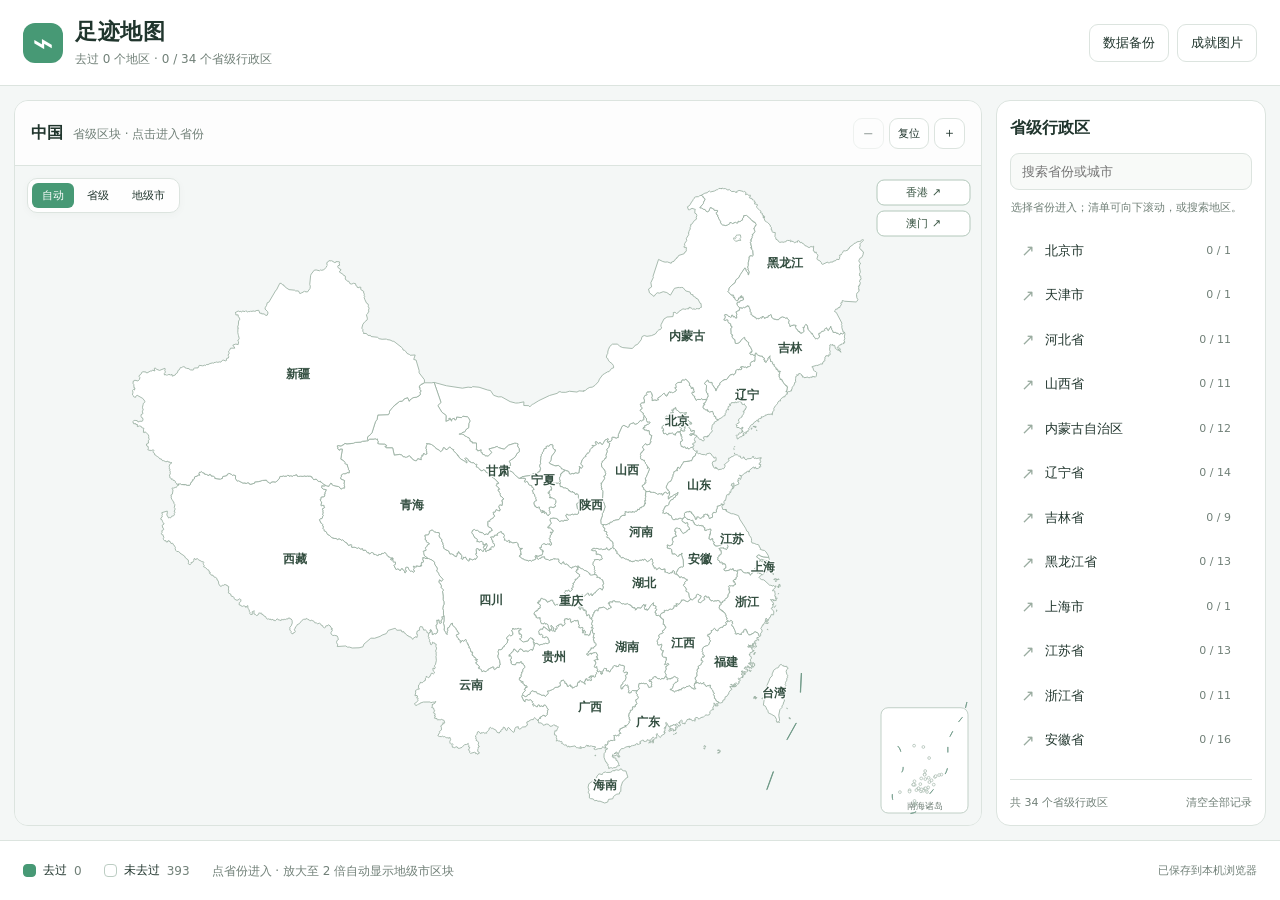
==== 足迹地图-单文件版.html @ b69cfdc1 "Publish TravelMap web app with local footprints and high-resolution posters" ====
<!doctype html>
<html lang="zh-CN">
<!--
MIT License

Copyright (c) 2026 xenon

Permission is hereby granted, free of charge, to any person obtaining a copy
of this software and associated documentation files (the "Software"), to deal
in the Software without restriction, including without limitation the rights
to use, copy, modify, merge, publish, distribute, sublicense, and/or sell
copies of the Software, and to permit persons to whom the Software is
furnished to do so, subject to the following conditions:

The above copyright notice and this permission notice shall be included in all
copies or substantial portions of the Software.

THE SOFTWARE IS PROVIDED "AS IS", WITHOUT WARRANTY OF ANY KIND, EXPRESS OR
IMPLIED, INCLUDING BUT NOT LIMITED TO THE WARRANTIES OF MERCHANTABILITY,
FITNESS FOR A PARTICULAR PURPOSE AND NONINFRINGEMENT. IN NO EVENT SHALL THE
AUTHORS OR COPYRIGHT HOLDERS BE LIABLE FOR ANY CLAIM, DAMAGES OR OTHER
LIABILITY, WHETHER IN AN ACTION OF CONTRACT, TORT OR OTHERWISE, ARISING FROM,
OUT OF OR IN CONNECTION WITH THE SOFTWARE OR THE USE OR OTHER DEALINGS IN THE
SOFTWARE.
-->
<head>
<meta charset="utf-8">
<meta name="viewport" content="width=device-width,initial-scale=1,viewport-fit=cover">
<meta name="theme-color" content="#f4f7f6">
<meta name="description" content="点选去过的城市，在地图上记录自己的足迹。记录保存在当前浏览器，支持导入导出备份。">
<title>足迹地图</title>
<style>
:root{color-scheme:light;--bg:#f4f7f6;--paper:#fff;--ink:#20352d;--muted:#718078;--line:#dce4df;--green:#479975;--green-light:#e9f4ed;--radius:14px}
*{box-sizing:border-box;-webkit-tap-highlight-color:transparent}html,body{margin:0;height:100%;background:var(--bg);color:var(--ink);font-family:"PingFang SC","Microsoft YaHei",system-ui,sans-serif}button,input{font:inherit}button{cursor:pointer;touch-action:manipulation;border:1px solid var(--line);border-radius:9px;background:var(--paper);color:var(--ink);padding:9px 13px;font-size:13px;white-space:nowrap}button:hover{background:#eef4f0;border-color:#b5ccbf}button:active{transform:translateY(1px)}button:focus-visible,input:focus-visible{outline:3px solid #88bda2;outline-offset:3px}button:disabled{opacity:.45;cursor:default}[hidden]{display:none!important}h1,h2,p{margin:0}h1{font-size:22px;letter-spacing:.03em}h2{font-size:16px}
#app{height:100%;height:100dvh;display:grid;grid-template-rows:auto minmax(0,1fr) auto;overflow:hidden}.topbar{display:flex;align-items:center;justify-content:space-between;gap:16px;padding:17px 23px;background:var(--paper);border-bottom:1px solid var(--line)}.brand{display:flex;align-items:center;gap:12px;min-width:0}.brand-icon{display:grid;place-items:center;width:40px;height:40px;border-radius:12px;background:var(--green);color:white;font-size:36px;line-height:1}.brand p{color:var(--muted);font-size:12px;margin-top:4px;font-variant-numeric:tabular-nums}.actions{display:flex;gap:8px}
main{min-height:0;display:grid;grid-template-columns:minmax(0,1fr) 270px;padding:14px;gap:14px}#mapShell{min-height:0;min-width:0;display:grid;grid-template-rows:auto minmax(0,1fr);border:1px solid var(--line);border-radius:var(--radius);overflow:hidden;background:var(--bg)}.viewbar{min-height:65px;display:flex;align-items:center;gap:12px;padding:11px 16px;border-bottom:1px solid var(--line);background:rgba(255,255,255,.82)}.view-heading{display:flex;flex-wrap:wrap;align-items:baseline;gap:10px;min-width:0}.view-heading span{font-size:12px;color:var(--muted)}.back{padding:7px 10px}.map-controls{display:flex;gap:5px;margin-left:auto}.map-controls button{height:31px;min-width:31px;padding:3px 8px}.map-controls #btnFit{font-size:11px}#mapArea{position:relative;min-height:0;min-width:0;overflow:hidden}#map{display:block;width:100%;height:100%;touch-action:none;cursor:grab}#map.dragging{cursor:grabbing}.region-shape{transition:fill .16s}.region-shape:hover{filter:brightness(.97)}.map-label{paint-order:stroke;stroke:rgba(255,255,255,.92);stroke-width:2.5px;stroke-linejoin:round;fill:#334e40;pointer-events:none}.province-label{font-size:12px;font-weight:600}.city-label{font-size:12px}#hoverTip{position:absolute;left:12px;bottom:12px;padding:7px 10px;border-radius:8px;background:rgba(32,53,45,.9);color:#fff;font-size:12px;pointer-events:none;max-width:calc(100% - 24px)}#emptyMap{padding:30px;color:#ad4237}
#placesPanel{display:flex;flex-direction:column;min-height:0;border:1px solid var(--line);border-radius:var(--radius);background:var(--paper);padding:17px 13px 10px}.panel-head{display:flex;align-items:center;justify-content:space-between;margin-bottom:14px}.search-label{position:absolute;width:1px;height:1px;overflow:hidden;clip-path:inset(100%)}#search{width:100%;border:1px solid var(--line);border-radius:9px;padding:10px 11px;min-width:0;background:#f8faf8;color:var(--ink);font-size:13px}#listHint{font-size:11px;line-height:1.7;color:var(--muted);margin:9px 1px 12px}#placesList{flex:1;overflow:auto;min-height:0;scrollbar-width:thin;padding-right:2px}.place-row{display:flex;align-items:center;gap:8px;border:0;border-radius:8px;width:100%;padding:11px 9px;text-align:left;margin-bottom:3px;white-space:normal;background:white}.place-row:hover{background:#f3f7f4}.place-row.is-visited{background:var(--green-light)}.place-name{flex:1;font-size:13px;line-height:1.5}.place-count{font-size:11px;color:var(--muted);font-variant-numeric:tabular-nums;white-space:nowrap}.place-symbol{display:grid;place-items:center;flex:0 0 18px;width:18px;height:18px;border:1px solid #c7d3cb;border-radius:5px;font-size:12px;color:transparent;background:#fff}.is-visited .place-symbol{background:var(--green);border-color:var(--green);color:white}.province-row .place-symbol{border:none;background:none;color:#9aaca0;font-size:16px}.province-row.is-visited .place-symbol{color:var(--green)}.empty-results{font-size:13px;line-height:1.7;color:var(--muted);padding:15px 4px}.panel-bottom{display:flex;align-items:center;justify-content:space-between;padding-top:10px;margin-top:9px;border-top:1px solid var(--line);font-size:11px;color:var(--muted)}.text-button{border:0;background:none;color:var(--muted);font-size:11px;padding:5px 0}
footer{display:flex;align-items:center;gap:22px;min-height:60px;border-top:1px solid var(--line);padding:10px 23px;background:var(--paper);font-size:12px}.legend{display:flex;gap:22px}.legend>span{display:flex;align-items:center;gap:7px;white-space:nowrap}.legend b{font-weight:500;color:var(--muted);font-variant-numeric:tabular-nums}.swatch{display:inline-block;width:13px;height:13px;border-radius:4px;border:1px solid #bccdc3}.swatch.visited{background:var(--green);border-color:var(--green)}.swatch.unvisited{background:white}#mapHint{color:var(--muted);font-size:12px;line-height:1.5}#saveStatus{margin-left:auto;color:var(--muted);font-size:11px;white-space:nowrap}#saveStatus.error{color:#b94639}.mobile-only{display:none}
dialog{width:min(420px,calc(100% - 32px));border:1px solid var(--line);border-radius:18px;padding:22px;color:var(--ink);box-shadow:0 20px 90px #20352d30}dialog::backdrop{background:#14291f66;backdrop-filter:blur(3px)}.dialog-head{display:flex;align-items:center;justify-content:space-between;margin-bottom:13px}.dialog-head button{padding:2px 8px;font-size:22px;border:0}.dialog-head h2{font-size:18px}dialog p{font-size:13px;line-height:1.85;margin:12px 0}dialog>.primary,dialog>#btnImport{width:100%;margin:6px 0;padding:11px}.primary{background:var(--green);color:white;border-color:var(--green)}.primary:hover{background:#367d5e;color:white}dialog .muted{color:var(--muted);font-size:11px}.dialog-actions{display:flex;justify-content:flex-end;gap:10px;margin-top:22px}.danger{background:#b74a3d;border-color:#b74a3d;color:white}.danger:hover{background:#9b3b30;color:white}#toast{position:fixed;left:50%;bottom:80px;transform:translateX(-50%);z-index:50;display:flex;align-items:center;gap:12px;max-width:calc(100% - 32px);border-radius:12px;background:#20352d;color:white;padding:12px 17px;font-size:13px;box-shadow:0 5px 22px #0002}#btnUndo{border:0;padding:2px;background:none;color:#b0e3c5;font-weight:600}
@media(max-width:760px){.topbar{padding:12px 13px;gap:8px}.brand{gap:8px}.brand-icon{width:33px;height:33px;font-size:29px;border-radius:10px}h1{font-size:18px}.brand p{font-size:10px}.actions{gap:5px}.actions button{padding:7px 8px;font-size:11px}.mobile-only{display:inline-block}#btnImage{display:none}main{display:block;position:relative;padding:8px}#mapShell{height:100%}.viewbar{padding:9px 10px;min-height:58px;gap:8px}.view-heading{display:block}.view-heading h2{font-size:14px}.view-heading span{display:block;font-size:10px;margin-top:3px}.map-controls button{height:28px;min-width:28px}.back{font-size:11px;padding:7px 8px;flex-shrink:0}#placesPanel{display:none;position:absolute;z-index:20;inset:8px 8px 8px auto;width:min(320px,calc(100% - 16px));box-shadow:-8px 0 30px #20352d18}#placesPanel.open{display:flex}.panel-head{margin-bottom:10px}.panel-head button{padding:0 9px;font-size:23px;border:none}footer{display:grid;grid-template-columns:1fr auto;gap:5px 8px;min-height:77px;padding:10px 14px max(10px,env(safe-area-inset-bottom))}.legend{gap:16px;font-size:12px}#mapHint{grid-row:2;grid-column:1/-1;font-size:10px}#saveStatus{font-size:10px;grid-column:2;grid-row:1}#toast{bottom:94px;font-size:12px}.place-row{padding:12px 9px}}
.panel-actions{display:flex;align-items:center;gap:5px}.panel-actions .panel-back{padding:6px 8px;font-size:11px;border:1px solid var(--line);border-radius:7px;background:#fff}.panel-actions .panel-back:hover{background:var(--green-light)}.layer-control{position:absolute;z-index:2;left:12px;top:12px;display:flex;gap:3px;padding:4px;border:1px solid var(--line);border-radius:10px;background:#ffffffed;box-shadow:0 2px 8px #20352d08}.layer-control button{padding:5px 10px;border:0;border-radius:6px;background:transparent;font-size:11px}.layer-control button[aria-pressed="true"]{background:var(--green);color:white}.layer-control button:hover{background:var(--green-light);color:var(--ink)}.layer-control button[aria-pressed="true"]:hover{background:var(--green);color:white}
@media(max-width:760px){.layer-control{left:9px;top:11px;padding:3px}.layer-control button{padding:5px 8px}.panel-actions .panel-back{padding:6px 8px;font-size:11px}}
#placesList{scrollbar-gutter:stable;scrollbar-color:#b9cbbf transparent}#placesList::-webkit-scrollbar{width:7px}#placesList::-webkit-scrollbar-thumb{background:#b9cbbf;border-radius:7px}#placesList::-webkit-scrollbar-track{background:transparent}
.poster-button-mobile{display:none}#posterDialog{width:min(880px,calc(100% - 32px));max-height:calc(100dvh - 36px);padding:22px;overflow:auto}#posterDialog .dialog-head{align-items:flex-start}#posterScope{margin:4px 0 0;font-size:12px}.poster-layout{display:grid;grid-template-columns:minmax(0,1fr) 240px;gap:24px;align-items:start}.poster-preview-wrap{display:flex;justify-content:center;border:1px solid var(--line);border-radius:12px;background:#eaf0ec;padding:14px;min-width:0}#posterPreview{display:block;width:100%;max-height:calc(100dvh - 180px);object-fit:contain;filter:drop-shadow(0 4px 12px #20352d15)}.poster-settings{display:flex;flex-direction:column;gap:12px;padding-top:6px}.poster-settings>label{font-size:12px;font-weight:600}.poster-settings select{width:100%;padding:10px 8px;border:1px solid var(--line);border-radius:8px;background:#fff;color:var(--ink);font:inherit;font-size:12px}.poster-settings .poster-check{display:flex;align-items:center;gap:7px;margin-top:2px;font-weight:400;font-size:13px}.poster-check input{accent-color:var(--green);width:16px;height:16px;margin:0}#posterDialog .poster-settings p{margin:0;font-size:11px;line-height:1.7}.poster-summary{display:flex;flex-direction:column;gap:8px;padding:15px 12px;border-radius:10px;background:#f1f7f3}.poster-summary span{font-size:11px;color:var(--muted)}.poster-summary strong{font-size:15px;font-weight:600;line-height:1.6}.poster-summary small{font-size:10px;color:var(--muted);line-height:1.6}.poster-settings .primary{padding:12px 8px;font-weight:600}.poster-export-status{color:var(--muted);min-height:38px}.poster-export-status.error{color:#b94639}.poster-settings select:focus-visible{outline:3px solid #88bda2;outline-offset:2px}
@media(max-width:760px){#btnImage{display:inline-flex;align-items:center}.poster-button-desktop{display:none}.poster-button-mobile{display:inline}.brand>div{min-width:0}#posterDialog{width:calc(100% - 20px);max-height:calc(100dvh - 20px);padding:16px}.poster-layout{grid-template-columns:1fr;gap:16px}.poster-preview-wrap{padding:10px}#posterPreview{max-height:42dvh}.poster-settings{padding-top:0;gap:10px}.poster-summary{padding:10px 12px;gap:4px}.poster-settings .primary{padding:11px}.poster-export-status{min-height:0}}
@media(prefers-reduced-motion:reduce){*{scroll-behavior:auto!important;transition:none!important}}
.poster-summary strong{white-space:pre-line}

</style>



</head>
<body>
<div id="app">
<header class="topbar">
 <div class="brand"><span class="brand-icon" aria-hidden="true">⌁</span><div><h1>足迹地图</h1><p id="totalStats">正在加载地图…</p></div></div>
 <div class="actions"><button id="btnList" class="mobile-only" aria-controls="placesPanel" aria-expanded="false">地区清单</button><button id="btnData">数据备份</button><button id="btnImage" aria-label="导出足迹成就图片"><span class="poster-button-desktop">成就图片</span><span class="poster-button-mobile">导出</span></button></div>
</header>
<main>
 <section id="mapShell" aria-label="足迹地图">
  <nav class="viewbar" aria-label="地图层级">
   <button id="btnBack" class="back" hidden>← 全国</button>
   <div class="view-heading"><h2 id="viewTitle">中国</h2><span id="viewStats">点击省级行政区进入</span></div>
   <div class="map-controls"><button id="btnOut" aria-label="缩小地图">−</button><button id="btnFit" aria-label="重置地图视角">复位</button><button id="btnIn" aria-label="放大地图">＋</button></div>
  </nav>
  <div id="mapArea">
   <div id="layerControl" class="layer-control" role="group" aria-label="全国地图层级">
    <button type="button" data-map-layer="auto" aria-pressed="true" title="放大后自动显示地级市区块">自动</button>
    <button type="button" data-map-layer="province" aria-pressed="false">省级</button>
    <button type="button" data-map-layer="city" aria-pressed="false">地级市</button>
   </div>
   <svg id="map" xmlns="http://www.w3.org/2000/svg" role="img" aria-label="中国省级行政区地图，亦可使用地区清单操作">
    <rect id="mapBackground" fill="#f4f7f6" width="100%" height="100%"/>
    <g id="mainMap"><g id="shapes"></g><g id="boundaryLines"></g><g id="labels" pointer-events="none"></g><g id="selection" pointer-events="none"></g></g>
    <g id="southSea"></g><g id="smallRegions"></g>
   </svg>
   <div id="hoverTip" hidden></div>
   <div id="emptyMap" hidden>地图数据未加载，请保留同目录中的 map-data.js 后重新打开。</div>
  </div>
 </section>
 <aside id="placesPanel" aria-label="地区清单">
  <div class="panel-head"><h2 id="listTitle">省级行政区</h2><div class="panel-actions"><button id="btnPanelBack" class="panel-back" hidden>← 返回全国</button><button id="btnCloseList" class="mobile-only" aria-label="关闭地区清单">×</button></div></div>
  <label class="search-label" for="search">搜索省份或城市</label>
  <input id="search" type="search" placeholder="搜索省份或城市" autocomplete="off">
  <p id="listHint">选择一个省份，点选去过的城市。</p>
  <div id="placesList"></div>
  <div class="panel-bottom"><span id="listCount"></span><button id="btnClear" class="text-button">清空全部记录</button></div>
 </aside>
</main>
<footer>
 <div class="legend" aria-label="足迹状态"><span><i class="swatch visited"></i>去过 <b id="visitedCount">0</b></span><span><i class="swatch unvisited"></i>未去过 <b id="unvisitedCount">393</b></span></div>
 <p id="mapHint">点击省份进入，再点城市标记。</p><span id="saveStatus" role="status">保存在本机浏览器</span>
</footer>
</div>
<dialog id="posterDialog" aria-labelledby="posterTitle">
 <div class="dialog-head"><div><h2 id="posterTitle">导出足迹成就</h2><p id="posterScope" class="muted"></p></div><button data-close="posterDialog" aria-label="关闭成就图片">×</button></div>
 <div class="poster-layout">
  <div class="poster-preview-wrap"><img id="posterPreview" alt="足迹成就图片预览"></div>
  <div class="poster-settings">
   <label for="posterFormat">导出画质</label>
   <select id="posterFormat"><option value="png4">高清 PNG · 3072 × 4096</option><option value="png8">超高清 PNG · 6144 × 8192</option><option value="svg">SVG 矢量图 · 可无限放大</option></select>
   <label class="poster-check"><input id="posterLabels" type="checkbox" checked>显示地名</label>
   <p class="muted">全国市级图标注已到访城市；省内地图显示本省地名。</p>
   <div class="poster-summary"><span>全国累计到访</span><strong id="posterSummary"></strong><small>城市统计包含自治州等独立记录地区。</small></div>
   <button id="btnDownloadPoster" class="primary">下载成就图片</button>
   <p id="posterExportStatus" class="poster-export-status" role="status">图片独立排版，清晰度不受当前窗口大小影响。</p>
  </div>
 </div>
</dialog>
<dialog id="dataDialog" aria-labelledby="dataTitle">
 <div class="dialog-head"><h2 id="dataTitle">数据备份</h2><button data-close="dataDialog" aria-label="关闭数据备份">×</button></div>
 <p>足迹自动保存在当前浏览器，不需要登录。换设备、换浏览器或清除网站数据前，请先导出备份。</p>
 <button id="btnExport" class="primary">导出 JSON 备份</button><button id="btnImport">导入 JSON 备份</button>
 <input id="importFile" type="file" accept="application/json,.json" hidden>
 <p class="muted">导入会合并足迹，保留现有记录。兼容原版 TravelMap 备份：原来的到访状态统一转换为“去过”。</p>
</dialog>
<dialog id="clearDialog" aria-labelledby="clearTitle">
 <div class="dialog-head"><h2 id="clearTitle">清空全部足迹？</h2><button data-close="clearDialog" aria-label="取消清空">×</button></div>
 <p>所有地区将变为“未去过”。建议先导出备份；清空后可在提示中撤销。</p>
 <div class="dialog-actions"><button data-close="clearDialog">取消</button><button id="btnConfirmClear" class="danger">清空记录</button></div>
</dialog>
<div id="toast" role="status" hidden><span id="toastMessage"></span><button id="btnUndo" hidden>撤销</button></div>
<noscript>请开启 JavaScript 以使用足迹地图。</noscript>
<script>
// City geometry from xenon-xys/TravelMap (MIT). Province outlines are derived unions.
window.TRAVEL_MAP_DATA={"version":2,"w":1000.0,"h":841.2,"inW":1000.0,"inH":1209.9,"count":393,"units":[{"code":"110000","name":"北京市","short":"北京","prov":"北京市","f":0,"b":[724.3,300.0,758.3,338.1],"cx":740.8,"cy":320.7,"p":["iwMq`E[@FJ_@\\d@F\\Of@JrACl@v@p@ZNXCVPNJC@e@n@AKc@Z?HNHGm@gAn@ITLT_Ap@i@b@Jn@i@BQMA?Wc@c@S?Ug@VQJi@ZJBOr@Ql@o@De@c@S?[SGh@S?OQA?k@OAASGHOKYNa@k@S?_@l@QQEPu@GULYg@_ASARJADTOGUj@ULo@GDJM@OIOb@QFDf@OFL\\PA^PJ`@C^o@Nc@GWVc@@MV_@LGX?PL?HXJEZd@Gb@TXQF?TYJ"],"d":[]},{"code":"120000","name":"天津市","short":"天津","prov":"天津市","f":0,"b":[748.9,317.2,772.1,357.0],"cx":759.4,"cy":339.8,"p":["}}McqEe@HIlAx@BLa@DRPA?j@b@VEFRJRx@Gl@qACAPPBGRb@Dr@`Al@@Nw@p@g@?wA]CCK^KSWLGIo@DKbA@LZb@o@D[Oa@JGa@IN_@COMHGGDy@Ym@H[f@MHq@UqAg@AIYcAF@SUW_@\\QKAWg@Fc@\\w@JCNWJ?b@b@J@Pk@VWAKl@L@Lj@G^_@j@]N@Jd@Tf@@BNN@l@KAOt@FW`@WACIGH","m~MoqEODBJZEGI"],"d":[]},{"code":"130100","name":"石家庄市","short":"石家庄","prov":"河北省","f":0,"b":[694.5,358.6,729.9,389.4],"cx":711.4,"cy":372.3,"p":["atLe_FJ@FYTG@U\\EPiAMIPi@UaAs@EGUc@BD[YWA]a@a@Km@WMLc@YHUG?s@XkAm@n@g@KgAl@eA@M^Y@a@p@y@LE\\S@AUa@MIe@MCIf@S@PNIp@JV[PCXH@Kh@b@AZfAPEHVJ[r@TBOl@DLIOd@FT`@\\?KDDDRn@Mb@t@RC?Z^Rp@AjA[pA^"],"d":[]},{"code":"130200","name":"唐山市","short":"唐山","prov":"河北省","f":0,"b":[760.4,310.4,793.2,346.0],"cx":775.4,"cy":327.5,"p":["wnNknEf@HfAG?PP@EJj@Hh@rAMPIlAJl@OP@X~Bf@PRGl@n@GNHZKVP|@sAtCgA]Y?Oe@AGIFSSAJUlADBYSmAq@k@Je@U@MYM`@y@CHmATYU@BO_AGOOH[MFUKk@_As@CCQk@WQBQ\\^t@QH@NmAFm@XP]KBkApB[LKV","e~MmqEPLRMBHV@Va@o@MCTY@","ojNgsELYOJ"],"d":[[785.7,339.8]]},{"code":"130300","name":"秦皇岛市","short":"秦皇岛","prov":"河北省","f":0,"b":[777.6,304.8,800.9,332.1],"cx":788.8,"cy":316.9,"p":["wnNknETZStBYb@YBAj@iA`@MRMIH^\\BNVBn@HEPPLIEVVXT|AzAQ\\L?Nv@Gb@YEIn@ILYV@V[Ke@Pi@_Cg@AYNQKm@HmALQi@sAk@IDKQA?QgAF[O"],"d":[]},{"code":"130400","name":"邯郸市","short":"邯郸","prov":"河北省","f":0,"b":[696.8,398.5,734.7,420.3],"cx":716.8,"cy":409.1,"p":["eiMuzFr@BFj@z@M?TL@LXr@M^FV]TJ|@a@AQNIhAFhAO|@|@^J^]Kg@NINL@k@jAm@O?Ba@Q?U]LMCQy@]K]m@GGJKQMTOQBPM@Oc@YBOOMLo@A}Aw@u@TMMq@LGk@[LQr@M?MPc@C]m@SFIZEGONGILz@PDALRGj@rAu@jB"],"d":[]},{"code":"130500","name":"邢台市","short":"邢台","prov":"河北省","f":0,"b":[701.4,378.7,739.1,403.2],"cx":720.2,"cy":393.2,"p":["ieM}mFFb@`@L@TH?PIAUx@M`@q@XAL_@dAAfAm@f@J|@_Ah@qBTME{@_AI}@}@iANiAGOHATy@\\UKa@\\UGy@J?OUI?U{@LGk@SC_@?gAb@_@jAFHW`@`AvAd@N@LVCHP|@\\]LJPQAb@VAQ\\T`@IDPOV"],"d":[]},{"code":"130600","name":"保定市","short":"保定","prov":"河北省","f":0,"b":[697.6,328.1,742.6,368.6],"cx":722.2,"cy":350.2,"p":["eeMaeFURDR[@IPIS_ATG|@WVk@FEp@Nl@]d@Bf@c@Z[Ga@^NH?h@^RP`@@z@\\HGj@]X@PPLv@MRFDOPN?OZ]V?`@j@XONJHMPdARNm@RRH?Z^TTa@Bk@t@}@h@JbA}@j@F?IR?DUPLh@qC@SQGAMZIFo@rASVd@p@e@h@u@Ea@_@WBa@a@Wy@MkAZq@@_@S?[SBc@u@o@LESEE?Ja@]GUNe@MHm@ECNs@UKZSW"],"d":[]},{"code":"130700","name":"张家口市","short":"张家口","prov":"河北省","f":0,"b":[694.1,278.0,740.0,338.8],"cx":715.4,"cy":307.3,"p":["elMo|Df@f@IJX\\RxAVPb@Fn@jAF`@s@dATCj@hAZEt@y@`B_AFKOKC]^HBSNGDL^FhAWCn@Pr@UTd@rBJRz@W\\FZm@Q]t@Oh@kA[mAJAEq@bA?l@m@BKYGJc@k@c@J[PCJ[RGaAeAUCG_@FKUMk@kAYO?u@So@[EQJ]I?Id@g@r@IBQx@MKo@NIRV@]RUe@CKa@k@CMHE]y@JMcBIOWAGQMFCIELQMETS??Hk@GcA|@i@Ku@|@[pBm@n@m@HIV[KKh@WPTf@R?b@b@ATPBEPo@h@[Mk@Zc@nAUOAHq@Dr@~@"],"d":[]},{"code":"130800","name":"承德市","short":"承德","prov":"河北省","f":0,"b":[728.3,261.5,786.5,318.1],"cx":756.8,"cy":291.2,"p":["qjNm}D?b@f@Qf@`@R?CHVPIbA_@FELXDDNELe@F@T_@ZFPMBCh@HOvABPKR^^[hADn@[Pr@\\RMPBVb@Hd@~@Gb@W?MSOf@ALZPK`@ZLQLXNBY\\CIVVJAXp@\\[ZPL@ZtAnA?Jh@S`A@Ta@Ac@bBAVOd@m@MqAd@?g@m@@i@`Bm@XR^SAVZ@Za@He@ZGISTc@j@o@w@mBc@GWQSyAY]HKs@w@YAHd@o@BMf@MCO}@{@c@i@q@k@F_AMg@Ne@EZSCWh@C\\g@UYFa@[g@KDIYa@Ly@SYVSAqAh@e@`@G`@YTWQ[JOIo@FFm@OKS`@Jd@WZWAMXo@HDHq@Z"],"d":[]},{"code":"130900","name":"沧州市","short":"沧州","prov":"河北省","f":0,"b":[733.1,350.2,772.8,384.0],"cx":752.2,"cy":364.7,"p":["oqMqmFg@m@iA`CSNKh@eF^]bBy@XS`Ak@jA|@It@v@KLN@Df@v@Kb@]f@GLd@h@]Zr@v@QD\\b@ECs@XOJSKOPYr@@LRERZLFVS^DNv@NVT@VTHHEXUCg@\\e@Om@Dq@j@GVWFu@q@CAc@[q@KDSQUJB]OQFG]a@FQUBIXMEMNCGSZmAHHiALAEi@Zg@Ae@PG"],"d":[]},{"code":"131000","name":"廊坊市","short":"廊坊","prov":"河北省","f":0,"b":[737.7,321.6,756.3,360.5],"cx":745.8,"cy":345.6,"p":["gmMmqE\\YFk@]IA{@Qa@_@S?i@OIb@WDY[]w@OEORUGa@[MDSMS_@BEK_@^JNKR]XTzALRGfAc@DQ`@RLHZMDFr@FFLIDNQ\\`@JKFN`@EZDI`@FCMp@Fb@w@NDOe@~@R","uvM_hEh@GXWZFn@OBa@K_@s@SKYR]KKKFK]MHg@MONJ`@OTRVa@N`@FLTQb@H^MB"],"d":[]},{"code":"131100","name":"衡水市","short":"衡水","prov":"河北省","f":0,"b":[725.6,364.6,749.2,394.9],"cx":736.8,"cy":378.4,"p":["}lMyuFMfAQP@j@aA^YGMRTFBXSC?f@[`@@d@[f@Dh@M@IhAlAIR[BFLOLDHYTCGP\\`@GFNPC\\TKRPJEZp@@b@p@BPUVDTMHRHQZAESTS[gAc@@Ji@IABYZQKWHq@QORAHg@XDNWKS[J_A[P@KQ\\M}@]IQWBAM}@c@G_@UM"],"d":[]},{"code":"140100","name":"太原市","short":"太原","prov":"山西省","f":0,"b":[659.5,367.7,688.0,391.3],"cx":674.0,"cy":379.6,"p":["mlLejFv@h@q@jAWJLh@d@g@JDf@[PYv@EBSR?PXFORP|@JFIGINIQ]NYhARTId@XnByAY{A}@J[a@a@@Wc@m@B[QWm@S?BUU[IJYIYJ?Lg@HRp@MDWbB[HF^Q^g@Ae@\\"],"d":[]},{"code":"140200","name":"大同市","short":"大同","prov":"山西省","f":0,"b":[674.7,311.9,710.3,351.4],"cx":694.9,"cy":332.1,"p":["ipLouEsBS[i@Fc@Ko@]RWe@sARGn@[FALTHARc@jCPEFPV@HNLbBz@G@Vz@CJ`@d@BST@\\WWOHJn@y@LCPs@He@f@?H\\HLI^BRn@?t@XN\\p@VQEsAd@GX_@XZHUrAiA~@KXh@fAYn@WJ{@d@Qd@ZAa@LEWu@H}AWk@MNME]Jk@f@FZ_A@e@ZOCy@g@b@[_@e@F_@iAuA"],"d":[]},{"code":"140300","name":"阳泉市","short":"阳泉","prov":"山西省","f":0,"b":[684.3,364.7,705.0,384.6],"cx":694.8,"cy":375.5,"p":["gqL}bFn@EzAy@Ce@VKp@kAw@i@ULWIQPEY[WAi@{@sAeAKKJWGe@Tc@IQp@VLJj@`@b@@\\XVCZ`@CFTf@@TPAb@LNQh@HN"],"d":[]},{"code":"140400","name":"长治市","short":"长治","prov":"山西省","f":0,"b":[669.9,398.8,702.5,427.9],"cx":687.4,"cy":413.5,"p":["}aLc_GQg@o@e@Uo@O@e@[_@@Ka@e@?C}@XWCWm@PUYeAGCUy@Ag@QSL]K[HMUSNm@Ma@FN~@ULRx@SBVPQLHHKR?v@HPx@\\I^T\\P@C^N?[RRZr@\\CJX^`@YTFAKr@Ad@[Lp@\\F\\f@VHRSZNXCg@eAh@MXDFIj@b@t@WIe@RCJe@Ec@"],"d":[]},{"code":"140500","name":"晋城市","short":"晋城","prov":"山西省","f":0,"b":[671.0,423.6,701.9,444.0],"cx":685.2,"cy":434.1,"p":["cdLusGcAQUHBOe@JaAEWF@P_@a@e@b@_@CGRQ@Cb@o@IQv@i@EAXMEUVa@BIbA[IPp@CZ\\T\\@ROLTZI\\JRMf@Px@@BTdAFTXb@M@c@b@]`BEYYFOv@LGe@Da@\\e@Ew@s@uA"],"d":[]},{"code":"140600","name":"朔州市","short":"朔州","prov":"山西省","f":0,"b":[664.0,324.6,693.3,352.9],"cx":676.8,"cy":340.3,"p":["aeLujE|@Xn@WbB_F?g@LUIe@US`@KEYYCg@yAOLQEk@iAKJe@EWPo@Uc@n@WA_@v@k@`@QDe@[{@Fk@XQj@jAzAG^^d@c@Zx@f@NBd@[~@AG[j@g@\\KLDLOHHNhAKt@Vt@MD@Z"],"d":[]},{"code":"140700","name":"晋中市","short":"晋中","prov":"山西省","f":0,"b":[659.5,375.2,706.9,411.1],"cx":686.7,"cy":393.5,"p":["ksL}|Fo@XAj@OMOHP~BULO`@C`@QRo@zBAb@XP\\Wb@Hd@UDFd@K|@Jz@rA@h@h@p@HQVHd@QZ]f@@P_@G_@ZIVcBLESq@f@I?MXKXH^_@f@kAXTFQb@MEc@Ty@dAe@LUr@Ra@_@z@k@S[KNOEMa@g@[BR]LaAAOK@|@Kd@SBHd@u@Vk@c@GHw@@MJh@~@YB[OSRWI]g@]GMq@e@Zs@@@JUGa@XY_@BKs@]KW"],"d":[]},{"code":"140800","name":"运城市","short":"运城","prov":"山西省","f":0,"b":[640.5,431.2,674.2,460.9],"cx":655.7,"cy":446.1,"p":["srKcnGMo@p@qCXc@Aw@l@yBCwA[e@i@G]JUIy@JMV]OULIh@UIs@XMZWIINsBPe@t@DNs@XANg@Fq@GJbAKRTbATPFQTC\\PKd@SNVBCTdATTCFk@~@@h@SJj@EPU@DP\\Op@~@Vg@RCJ`@Bi@NM|@TTGCNNHLK"],"d":[]},{"code":"140900","name":"忻州市","short":"忻州","prov":"山西省","f":0,"b":[648.4,340.7,700.7,375.7],"cx":674.0,"cy":357.8,"p":["e~KktE\\@RObBZTIGGHEAs@Ve@fAKDUm@Y^qBr@k@M_ARu@AS[I{@b@]}@WD_@M[e@?NSAs@l@S]JQWU?[S]TOQc@IFe@YUHiASOXP\\OHFHGH}@KSQGNQYS?CRw@DQXg@ZKEYb@i@BgAt@o@DOz@]DATUFGXKAC`@^VD`@}@fAJn@Gb@Zh@nBTTm@j@Yz@Gj@Zv@g@^w@V@b@o@n@TVQd@DJKj@hAPDNMf@xAXBDXa@JTR"],"d":[]},{"code":"141000","name":"临汾市","short":"临汾","prov":"山西省","f":0,"b":[640.7,405.2,681.6,440.4],"cx":659.8,"cy":421.3,"p":["yoKe}FJGQKJi@OE@MI@BQJB@Ie@i@CUF}Dw@wD[XOIBOUF}@UOLCh@Ka@SBWf@q@_A]NEQTADQKk@i@R_AAGj@UBeAUBUWCROJe@]QUBGPRxA_@n@B|@w@MGNXXuA?o@b@Ln@YVDhA`@CJ`@^Ad@ZNATn@n@d@Hb@\\HnAANICSdAbAJOPL^_@PA?HNIPl@j@BAb@ZQBLDOJD`@YP@Z\\R?H]REr@F"],"d":[]},{"code":"141100","name":"吕梁市","short":"吕梁","prov":"山西省","f":0,"b":[640.6,362.9,675.0,409.4],"cx":655.6,"cy":387.3,"p":["{dLqsFTZCTR?Vl@ZPl@CVb@`@AZ`@|@KHLKFXjAcBjAPb@UNR\\?ZVTKPFTJFr@m@R@?OZd@^LVE\\|@z@c@ZH@RRq@MSJ{@ZALg@Z[^I?e@ROIkBWKe@}@YMNQa@WJKMa@Lw@b@GBYWM?]jAuBJAEOTDOY@_@{@MSDI\\S?[]QAa@XKEENCM[P@c@k@CKi@g@A_@^?Py@f@`@^s@SMTy@XYb@AdAc@LGPYUg@jAUL"],"d":[]},{"code":"150100","name":"呼和浩特市","short":"呼和浩特","prov":"内蒙古自治区","f":0,"b":[637.5,301.2,669.8,342.1],"cx":655.3,"cy":318.8,"p":["ysKckEeBy@g@y@Ky@TsA[a@UHq@Eq@USN]AGvAeB~EPl@HAGNNZ|@l@MLRXWFCRNPSJIh@Xp@Z@Db@t@b@Pv@f@V~BEVMLWn@\\@IRBHNNDBMj@LAJ\\?hAs@q@s@Is@L_@G_@UHKGFs@GIOBMqAWKHYWWOF[_@Q@Kk@XG"],"d":[]},{"code":"150200","name":"包头市","short":"包头","prov":"内蒙古自治区","f":0,"b":[615.8,270.0,652.9,327.7],"cx":632.9,"cy":297.6,"p":["awKw{DNXOR@r@`@r@b@H`Av@bBhD\\zB\\RhAxA`@RhAo@bAEfAg@l@i@t@MQIi@_Cr@gB\\]s@cBKcAiA?J_@YW?YTE@Oe@_ALOE]i@O_@u@d@}@dBGTUK{AYBSTm@a@cAXc@KENo@ICRUGESMBGUOFY[Q?CMEJOY]MQJYEMUi@CKNEIQ\\YFBVFRPAZ^NGVVIXVJLpANCFHGr@JFTIF^M^Hr@p@r@iAr@]?@Kk@MCLOEIOSCAHo@]MVWL"],"d":[]},{"code":"150300","name":"乌海市","short":"乌海","prov":"内蒙古自治区","f":0,"b":[571.7,338.2,580.8,358.7],"cx":576.2,"cy":349.6,"p":["seJgsECcAKIFYj@]Da@m@_@?US]@q@Sk@aAc@MBQlBX[h@b@EdA^dD]X@X~@o@BV"],"d":[]},{"code":"150400","name":"赤峰市","short":"赤峰","prov":"内蒙古自治区","f":0,"b":[731.8,197.1,809.8,290.4],"cx":773.1,"cy":244.6,"p":["ayNwbDzBjBpAvCAn@LCP^qBvDHFdBg@w@\\i@bAaAv@jA`A@^l@~@Kd@b@\\DT~@@^t@VHNl@n@`@ELPBnAnAx@Zj@lA|@n@p@DD]QI?i@l@\\L[[_@TO[c@n@D?]i@e@NIGKVMj@CYYBs@t@q@h@ILFv@qAr@@Ci@JFPYRs@n@Db@w@\\CRHKX|@t@dBOXUh@mAYc@FOG{@QITg@b@KJWKo@JKd@JRG?g@p@q@Ba@LG?g@u@k@AOo@WO[E{@RmAOFMYGRa@AIOUAIcA_Ar@gBF?RH?Wj@aAAa@TuAsA[s@Z[q@]@YWKDWS@IZYOPM[K?WJE[WHo@l@LFc@k@eAYAGYJSSGY}@k@XmAC]ZU_@gBF]V?d@UHCXRf@Q@?Jh@XL|@KlCx@j@K^m@^Qb@YID_@c@SeA?Gw@uAuBEs@SAKPDPa@x@ODNBGNq@l@BRKFJLuAdAWD?JSA"],"d":[]},{"code":"150500","name":"通辽市","short":"通辽","prov":"内蒙古自治区","f":0,"b":[772.3,187.3,851.9,262.0],"cx":815.0,"cy":224.1,"p":["ayNwbD}@@wAvB{@NKNWa@OD_@n@K?E|@UXSJo@E@Rs@UOJOb@\\@HZcAFWUa@Jk@UGVy@Hq@f@RD@`@Qb@aAb@c@KOtAHLGFBbA\\Gl@\\RURZRBFXMHa@CLV[@CZf@vAf@l@GFXPE`ATBv@bAVDJ~@\\KjAgARk@x@a@fBIpAZx@d@jAvAdAp@DZ`Cn@b@r@A\\j@FDNZ?`A`@@ZVPRAf@`@t@Jt@OQa@HI\\D?Xh@ClA^Ls@v@o@Gc@Ni@[Uw@A}@o@k@mAy@[oAoAQCDMo@a@Om@WI_@u@_AAEUc@]Je@m@_AA_@kAaA`Aw@h@cAv@]eBf@IGpBwDQ_@MB@o@qAwCe@g@e@OAM"],"d":[]},{"code":"150600","name":"鄂尔多斯市","short":"鄂尔多斯","prov":"内蒙古自治区","f":0,"b":[569.7,315.3,655.7,391.5],"cx":607.0,"cy":348.8,"p":["ghJ}~EBu@vAoB^sCh@c@YWkC{@wAJyAgAHUmEgAMw@i@Sg@TSIqAX]Oy@NKpCHX]OSi@m@p@?^l@`@BPc@hBkA|ASIKLLLARUFO`@UTKKYVSf@FR]b@c@`@UEJNWV`@XIHWYOAeAd@\\r@CZ_@Ku@q@K^SGMJe@s@[By@pBsAh@EY\\g@Si@U^}@DWd@?lAZTUrAJx@f@x@ZFj@d@\\Jb@Uh@BLTXDPK\\LNXDKBLP?XZNGFTLCDRTFBSn@HDOb@JbAYl@`@RUXCFW^R^I@Np@Jb@Kr@PPI?\\z@PN`@Z@NXdAHTTx@Kp@JJQTJFUJA?SZ@Zc@NB`@_@`@@Ri@RD@WOGNYE[j@]Da@bBcB@}@So@_An@AY\\Y_@eDDeAi@c@YZPmB\\E"],"d":[]},{"code":"150700","name":"呼伦贝尔市","short":"呼伦贝尔","prov":"内蒙古自治区","f":0,"b":[705.9,10.0,853.2,151.0],"cx":782.9,"cy":93.7,"p":["c|NkwAzA_BhBZVQ@a@`AGr@i@p@H`@_@b@RNE^\\b@B@^Yb@x@r@?Pb@AfAb@dAy@PHNG^aA^SJUd@Qv@`@IVdARLv@tB^lAzAj@Bl@GLJ~B[nB{D`BfA`BVdBg@z@Hj@a@l@aAzB`BXfBsAx@RrBeAtCJTwCnMqBw@aAQ}@DgBe@K`@_ARGVWHATo@^BPWBYp@uCn@Wp@MCWj@CNLFMp@HLn@IPVQBKZHNGl@s@fAHz@aAhBFt@OBDZQJ@PONFJMB@n@MRC|@W@mAjBm@XId@HHQ|@Lf@h@TCxAKHzA^bAe@\\AZpAi@T[^w@bBYPG^e@d@FJc@PoADWTm@Ly@a@A]YEW_@j@wA@]`BwBi@C_Ai@a@?_@s@e@I]Jm@hBOQ[Fe@e@EHQi@{ACDm@\\KC_@We@KBAg@[m@BMi@y@DKMEAe@{@aAKFgAQeBn@Gd@g@E]WuAb@MMi@GMr@k@MSDS\\W?O`@FT_@RK|@AI_AF}BiB[k@[?K_@e@A@O[KIa@Jm@JHTgAJDHMUOFMWo@l@_ARGEOP?Ka@Rc@IK^e@MGPCJSYMTMOIZ]We@NSOIKy@XKa@UAWU_@K}BVa@ZPh@CTe@Gi@Ho@HACc@JEA}APg@Qe@JKI_@W]?eA\\a@Kd@TFAPj@l@NdARJlDqGbAq@XoArA_AdAiANgA","wfOcl@FlASNNfA`@MfA@CKZQMa@R_@`@\\JGEi@a@YAU]KKNQEIRs@FEQ"],"d":[]},{"code":"150800","name":"巴彦淖尔市","short":"巴彦淖尔","prov":"内蒙古自治区","f":0,"b":[546.8,277.5,627.4,332.3],"cx":587.2,"cy":301.9,"p":["yfJunEu@j@E`@k@\\DZOXNFAVSESh@a@Aa@^OC[b@[A?RK@GTUKKPq@Ky@JUUeAIOY[AOa@{@Q?]QHs@Qc@Jq@KAO_@H_@SEfAJHA`@UTeBFe@|@^t@h@ND\\MNd@~@ANUD?XXVK^hA?JbAr@bB]\\s@fBh@~BhCHx@_@lETbB]xB@b@Rt@UJWzE}@bHkCvC}AR?H_BEeAa@yA?i@SWGc@gBqAeDo@g@s@_AOEa@h@B`@T?MV@i@mAo@IQV]DgAEb@s@K]k@C"],"d":[]},{"code":"150900","name":"乌兰察布市","short":"乌兰察布","prov":"内蒙古自治区","f":0,"b":[632.6,254.2,708.5,327.3],"cx":669.6,"cy":292.0,"p":["saLsjEo@VkBu@_@RIx@q@VeAXYi@Y@y@RiAtAUY]\\g@FFrAUN`@h@GJF^TB`AdAw@n@ERj@b@Mb@ZFQ`@_@VcA?Dp@K@ZlAk@lAWA[NP\\K`@QL_AAON@VPDXK?\\d@LL]d@USIGY`@E@P^PP]h@GFe@O[p@SNN@\\x@HLRRI|AFbAsAGKZINTb@L^h@h@HRp@PJCNvAZlAr@?Hr@RhBtD^Lv@bAh@?v@f@Vn@h@YvAuB^iAzAaBiCaC]{BcBiDaAw@c@Ia@s@As@NSOYgB@g@WQw@u@c@Ec@[AWcAZc@OQBSVGSYLM}@m@O[FOI@IW"],"d":[]},{"code":"152200","name":"兴安盟","short":"兴安","prov":"内蒙古自治区","f":0,"b":[769.3,140.0,835.9,212.8],"cx":802.2,"cy":169.6,"p":["mbOycCJfBRAN`@TBPj@MZP??LQBP?^z@I@FhBERYN@^\\BFbAv@TVpAb@DLQ^@XR_@VKh@Fd@PLWNaAQUa@e@CWYQ`@K?FZYB]w@KR]SO]UDK^RZQf@VfA_Bj@FPQf@bAhAJ~@MBDPIBq@GKNBRcB^CRFd@NBKJHPF_@LAJDCt@ZOj@TAOQDOM?m@n@@Fw@h@Sl@`@NbAZOHNOn@v@@VJjAxAzA_BhBZVQ@a@`AGr@i@p@H`@_@b@RNE^\\b@B@^Yb@x@r@?Pb@AfAb@dAy@PHNG^aA^SJUd@QYKCWs@Q}@wBWAIsBQSHa@OQF]WAh@YKKFMCe@QIHgBKmAZk@@_@b@ImA_@i@B?Y]EIHP`@u@Nu@Kg@a@S@WQA[aAa@[?EOk@G@]c@s@aCo@E[eAq@kAwAwAs@s@MSF"],"d":[]},{"code":"152500","name":"锡林郭勒盟","short":"锡林郭勒","prov":"内蒙古自治区","f":0,"b":[645.3,163.2,780.2,290.8],"cx":715.3,"cy":228.4,"p":["yyLwlDk@iAM}@TUQs@Hk@kAPc@EEMYZGMUFF\\NFGJaB~@w@x@YDk@iAY@Ch@W@Id@[`@]EFOMEQR]QYBiAp@?`@f@l@e@?CRZjCT@HN`@@FSLXNGSlADz@NZn@V@Nt@j@?f@MFC`@q@p@?f@SFe@KKJJn@KVc@JUf@PHFz@GNXb@i@lAYTeBN}@u@JYq@Ec@v@o@EMNEb@QXKGBh@s@Aw@pAMGi@Hu@p@Cr@XXk@BWLFJOHh@d@?\\o@EZb@UNZ^MZYKCMOCGJF\\PHE\\`@POh@Fb@w@n@Mr@c@HA^[j@JlAIfBPHBd@GLJJi@XV@G\\NPI`@PZ\\Ed@k@FP^Af@CNQd@Nh@Ih@h@\\I@RTCJi@p@HLOj@?j@HtBmAXe@`@Kf@b@t@OKWLoAjDKV[n@UpA_DBk@OOA[\\k@j@G\\Y`AwAfBk@zBSjATz@]TsAbB_C`AYJWdA}@~FVrA`@x@|@lCAfA}@f@yAN_AC_@Xi@N}@CQc@WKi@e@o@eAs@a@s@Ec@BYr@MdAwAb@A~Ay@Wo@w@g@i@?w@cA_@MiBuDs@S?ImAs@wA[BOQKSq@i@I_@i@c@MOU[HFJcArA}AGSHMSy@IA]OOq@RNZGd@i@FQ\\_@QAQa@DFXRHe@TM\\e@M?]YJQEDE"],"d":[]},{"code":"152900","name":"阿拉善盟","short":"阿拉善","prov":"内蒙古自治区","f":0,"b":[412.6,265.9,575.7,397.3],"cx":498.9,"cy":323.4,"p":["auIuwDjAmA\\`@dCBAbBrC]jACvCf@jFbCxAA|Bj@tA`ChAJlFlArDNPWdBHzC[rL`ApIzA{DcPtAmACQgBgDuB{ADcDcBj@P`@c@HKu@[Y?l@cA^Ok@UGY^Cr@eCMe@d@aCQy@{A?m@Xc@D{Bz@a@n@mAj@EpAs@\\?cCQ[e@uBs@Se@Am@{@O@e@wBAAkCJe@o@O@W}A^Jc@Kg@a@GJSGKoA_@M[[La@MmBfBrA`BaDh@{@Zk@c@uCi@uBjBqDx@sASNy@m@cAEmAHUj@U`AsB~CmB_@{@Gy@x@]@q@Ky@cBg@aAqAoB}AoAXCTyE^gBv@eB?Gb@q@JY`BXr@A^_@r@N^QhBFVSh@BZc@f@HN]Z]tAc@GONDj@k@Lc@G_@p@[IWL?T\\LRd@u@j@GXJHL~AA|@_@ZMd@j@BJ\\c@r@fAD\\EPWn@Hh@lAWA?La@Ui@CD`@~@Nf@r@dDn@fBpAFb@RV?h@`@xAAdC"],"d":[]},{"code":"210100","name":"沈阳市","short":"沈阳","prov":"辽宁省","f":0,"b":[835.8,236.7,860.9,281.7],"cx":847.9,"cy":259.4,"p":["yrOisC^J`Ac@Pc@Aa@QIn@c@x@IB]RDLOsAo@Na@ZIEa@_@YjC{Bs@iBXCIYu@YX{AKSOH]KSgAXw@M?MQa@tAWHCTUDBV[PUv@Mc@WP_B]m@d@e@DJRUPPLMd@Pd@RMPD?RQNJj@MFDRMD@JFEv@P`@N@N`@DO`AXNFXs@~@QQSVhAr@?`AXdA"],"d":[]},{"code":"210200","name":"大连市","short":"大连","prov":"辽宁省","f":0,"b":[825.7,303.8,864.3,343.3],"cx":842.2,"cy":320.1,"p":["e{O}aE\\bAZ?@b@j@Et@RPU^Lj@r@Ps@N?PWv@K@]QWLMb@Pn@IPVJMp@VVKR`@H]ZUFm@XE^e@PAP]Ac@OMJg@p@OT[O_@IJEEPQE_@}@?[c@mAn@?QNEGK^KSGNII[]OJUHEGVRLFOOMZ_@\\GPLNYEQ`@U`@BHOOUMeAU@i@t@{@FM\\m@@CZb@FMH@RW?GL]_@YJX\\WEDPSGGR[@JPe@ZTXe@^Kb@c@h@g@Hc@v@o@XMVe@@Sd@SFKKGNQA@LWBPV_@FSKa@\\","_uOgnETFUM","mpOmlEGJ\\UIOUJFJ","mvOcfENBFUQGKR","grO}jEEGc@JbA@UG","esOokEUD@KQNj@G"],"d":[[856.0,330.4],[838.8,337.6],[845.8,325.5],[849.4,327.5],[858.2,320.9],[850.8,327.6]]},{"code":"210300","name":"鞍山市","short":"鞍山","prov":"辽宁省","f":0,"b":[834.9,273.5,865.6,307.1],"cx":851.6,"cy":291.6,"p":["mxOurDzBkAXTEVPBDh@KDDPa@JG^JTTCNb@\\Fh@ONw@l@Fh@TGJLPL?Yv@RfA\\JNIBNvAw@@[a@]@s@JKGGe@?S^YD`@e@_@kAXO?e@{@R?e@UIBYm@CBYGKIDH]IIq@DMO]Ba@UVmBI]kAy@QTqASe@RFJCGa@n@ARNDEZa@`@GbA^`AIHJRp@BLNEXPP"],"d":[]},{"code":"210400","name":"抚顺市","short":"抚顺","prov":"辽宁省","f":0,"b":[857.9,244.4,888.8,274.3],"cx":874.3,"cy":260.6,"p":["wxOehDKHIMOH?PQD}@CGKs@Zi@]F[a@e@WL{@_@a@V_@\\Nh@Yr@e@MQPc@CILU@K`@YAJx@l@GAf@TVD\\?PMBTHSXEn@UTj@J?OPCN~@j@@?l@b@X`@{@LLh@?JKGYj@SDJRAHw@U]De@r@o@RCHVx@EPa@p@@h@g@Io@PO?SQESLQe@Le@QMTQIK"],"d":[]},{"code":"210500","name":"本溪市","short":"本溪","prov":"辽宁省","f":0,"b":[858.0,264.0,896.3,287.2],"cx":875.6,"cy":274.8,"p":["gwO}hDWQUuAPE?Ui@}@PcBi@Kg@\\e@IMTs@BBn@X^m@JG\\MSe@Ra@GMZc@BO^{AGOJSGy@Nc@i@YTM]KADJMDDWMKi@f@Ix@HDS^R@@^PCHLFGJb@`@RXv@PLLMLDJa@TAHMb@BPQd@LXs@Oi@`Au@z@^VM`@d@GZh@\\r@[FJhA@T_@HLv@]"],"d":[]},{"code":"210600","name":"丹东市","short":"丹东","prov":"辽宁省","f":0,"b":[859.9,275.2,896.3,311.9],"cx":875.9,"cy":291.1,"p":["e{O}aE]FK\\MIk@R}@A_@PCUSKIrAg@n@Jd@m@nA{@v@@To@~@MKa@JNJ?Rq@n@WDCPq@@DNOZUFGZ_@APNQ^DHNFROFPNMBb@LEEKJ@L\\XUZd@VFlAWzAFN_@b@CL[`@Fd@SLRF]l@KY_@Co@r@CLUd@Hf@]v@H?OUSB]_AQ_@}AFcA`@a@D[OE@S`@a@CQPCH]ISYBYu@"],"d":[[867.9,311.7]]},{"code":"210700","name":"锦州市","short":"锦州","prov":"辽宁省","f":0,"b":[810.8,260.9,840.3,295.8],"cx":825.0,"cy":278.6,"p":["ocOavD[v@Ln@c@Vz@GHPM\\L@BNq@p@_@JOKQ`@]AeApA_A`@?t@K@Ij@t@XHXYBl@rAANxA{@r@qA`@UBKKAJONFVEFMl@CNk@NL^C@NZFJ[G[TGJYj@OEO\\m@EYLMHJHWBq@MINOWCU]KLWKKc@YFQyBQFMd@gBCBVM@QK"],"d":[]},{"code":"210800","name":"营口市","short":"营口","prov":"辽宁省","f":0,"b":[835.2,288.2,852.4,311.6],"cx":843.5,"cy":300.9,"p":["oiOw_ESa@WJq@WKLQWo@Hc@QMLPVA\\w@Jm@f@Eh@Jf@YtA`@T\\CLNp@EHHI\\HEFJCXl@BCXTHDf@v@UX_@NFCSXQg@WAKW?JKXF@m@m@c@AOK?RCMMRKA]VAKKFMV?Ac@^Ia@a@NK"],"d":[]},{"code":"210900","name":"阜新市","short":"阜新","prov":"辽宁省","f":0,"b":[812.2,244.4,843.1,273.7],"cx":827.5,"cy":258.7,"p":["elOyxCh@V`@KVTbAGI[YDJm@RGl@R?Yn@Jd@UHmAJ?^m@NGV`@JOx@OhAgBZQ[}@B}@s@?IU_@IDi@[GIQWDIOQNC\\m@BGLWDSE?Za@Ts@pA}E|D^XD`@[HO`@rAj@MRKC"],"d":[]},{"code":"211000","name":"辽阳市","short":"辽阳","prov":"辽宁省","f":0,"b":[842.6,270.6,861.5,291.3],"cx":853.6,"cy":280.1,"p":["{mOaoDFKc@Sq@IQv@i@Na@KK_@UBKUF_@`@KDq@EOQADYYU{BjA_@`AHVIZl@hAUNTtAZPl@UpA\\VQLb@Tw@ZQCWTEBUVI^sA"],"d":[]},{"code":"211100","name":"盘锦市","short":"盘锦","prov":"辽宁省","f":0,"b":[825.2,277.0,840.5,296.1],"cx":833.0,"cy":286.6,"p":["ocOavD?OQNYAg@d@O_@c@IIq@i@GYNAP]GELRCBLh@ROVKABROG_@XD`@[X^jAa@d@XER_@d@?FFKJAr@d@j@j@q@\\@Pa@NJ^Kp@q@COMAL]IQ{@Fb@WMo@Xs@"],"d":[]},{"code":"211200","name":"铁岭市","short":"铁岭","prov":"辽宁省","f":0,"b":[850.8,225.5,878.7,259.9],"cx":862.6,"cy":243.5,"p":["}wOmaDYXq@AQ`@u@FMYUDw@|@Tr@Iv@S@EKk@RFXKJi@?MMa@z@NF@x@TGFTN?Hz@T@HMFJFdANZEl@`@MV_@Bi@t@oAHVV?Qb@d@HUj@p@XJb@t@CHRRIr@ZRTCPXJVm@Kw@JGCsAPw@UQIoBiAs@RWPPr@_AGYYONaAa@EAOyAa@EHD]"],"d":[]},{"code":"211300","name":"朝阳市","short":"朝阳","prov":"辽宁省","f":0,"b":[780.5,261.9,818.2,305.1],"cx":798.0,"cy":281.7,"p":["szN{bDn@D?MR@?KVEpA_A?o@HOZERg@OCb@YRiAR@Bv@FEpAzBDr@`@Gj@LZLE^XHPc@l@_@J_@w@k@HqCQaAg@URISg@BYTIIa@BFVQEQHYLCES\\YAULKVBDMEOYEDM`@KF_AWQBIQ?i@a@g@PAk@e@HcAvAA\\OEKJ]WCf@WCILBX_@CGPOCKb@PZUPQAOc@IHGID[KGCNUAIZc@OKz@QC?LSFGf@k@JRFONLHCp@IVIKMLDX]l@DNk@NKXUFFZS|@`@PHTr@?C|@Xv@"],"d":[]},{"code":"211400","name":"葫芦岛市","short":"葫芦岛","prov":"辽宁省","f":0,"b":[787.7,286.9,818.1,317.5],"cx":804.4,"cy":301.9,"p":["a~N{wDPxBXGVj@VIT\\ZERIFg@RG?MPB@i@LS^PH[T@HQC`@JLHINb@P@RMO_@Jc@NBFQ^BCYHMVBBg@\\VJKNDZeAb@k@N?DW]M{ANDMUUEw@WYDWMHQQIDCo@OWUBI[SBKZy@TiAz@e@JE~@UT@n@ODk@`A@d@aA\\DLNAD`@QQ","e|N{|DOJDLLW"],"d":[]},{"code":"220100","name":"长春市","short":"长春","prov":"吉林省","f":0,"b":[853.9,176.1,899.8,229.6],"cx":877.9,"cy":201.3,"p":["{gPgkC_@^OGo@d@bAt@?|@p@tACPi@@YTV~@c@dAa@PCIANw@FEXNFERPVILDNR?@b@JH_Ab@e@Qe@NIIa@NMTP`AZl@A^SNBRp@j@FZr@KNN`ATrAo@J[R?SaAJKUYh@MGu@f@ORXREd@h@TCJ[b@MNFx@[BG]Ip@QJQZD|@s@IONBFQ`@IRe@IQFGe@WZO]YKcAa@AIP@c@`A]Ti@`@[lA?PKc@{@Hc@S_@_@@IXm@Ns@@w@a@SiA}@kBBOWQBx@QT\\^MRHNYVOd@{@d@IBIOBkAg@PFn@SL]mA]AFUu@_@"],"d":[]},{"code":"220200","name":"吉林市","short":"吉林","prov":"吉林省","f":0,"b":[883.5,187.2,921.9,235.2],"cx":901.6,"cy":213.0,"p":["mtPkqCOTB^WRsANERIa@WUDq@a@VOUe@CA`@]XYjAi@CAJPXp@@nAh@ETLZOF]z@T^SLHz@q@lA?f@l@f@Af@^JA^S\\p@HLl@FSb@TEVv@j@ARRR@LUFEPz@Th@E?M\\FHSL@Vo@`@OHHd@Od@P`@WR@HMKIAc@S?EOHMQWDSOGDYv@G@OBH`@Qb@eAW_AXUh@ABQq@uA?}@aAq@b@c@\\Af@q@]g@MBKKd@Y_@S[@QOBMUEQ_@a@KaADo@^Iq@OIm@DU^_@G"],"d":[]},{"code":"220300","name":"四平市","short":"四平","prov":"吉林省","f":0,"b":[842.5,211.6,886.8,238.6],"cx":862.3,"cy":223.7,"p":["utOcdC|@St@n@JQbBU}@uAi@}AB[ZBM]`@DLKGYSCS[STm@]]FEn@OJYKBQSUs@[SHISu@BKc@q@YTk@e@IR][GGUu@nACh@aB`Bs@L[]i@MCNPF@XQJYSIc@gAEUVJJLC\\b@KXz@`@GT\\@\\lARMGo@f@QCjAHNdAi@Ne@XWIOLS]_@PUCy@VPCN|@jBRhAv@`@r@Al@OHY^AR^Ib@`@t@"],"d":[]},{"code":"220400","name":"辽源市","short":"辽源","prov":"吉林省","f":0,"b":[871.7,226.0,889.4,248.0],"cx":880.4,"cy":236.0,"p":["a`PynCFs@QWEcAIMONOCKWBa@QAGUUFAy@s@a@Am@c@HoAhA?`@_@d@CNN?Tv@}@Xh@\\NfAf@Tn@DHb@XRPKAYQGBOh@LZ\\r@Md@k@"],"d":[]},{"code":"220500","name":"通化市","short":"通化","prov":"吉林省","f":0,"b":[882.0,229.7,907.8,279.2],"cx":895.1,"cy":253.2,"p":["gfPwyCMI@[MACa@QB?Nk@KTUDo@RYUILC?QE]UW@g@k@F{@wBa@QKc@c@AA_@SARa@ICFs@Zo@WLUQUPMK[ZSISLPBSHA`@MDBf@o@j@_@bB_@HPPC|@JQb@AJTEl@`@IPNCr@`@J@Rl@ToAdAMx@]RTTPbA_@b@Jn@YTE\\f@PT_@l@ENHHp@n@_@`AE`@JP^TDAN`@THIOgAi@]|@YUw@O?BO^e@?a@nAiA"],"d":[]},{"code":"220600","name":"白山市","short":"白山","prov":"吉林省","f":0,"b":[897.9,227.1,936.0,261.9],"cx":916.6,"cy":245.8,"p":["}uPabDE`AQ?OZLNg@Q@VMCSj@GQe@EOOJMWI?I]EP]c@@OKGH?Q}ARGOa@G@Ha@Fg@A@RKEGNQMENOWSFGMYZM~ATXd@LZ\\PfA\\NIFlA|Ab@Ns@bAC`@j@fAZBRTEJZTZCXkA\\Y@a@d@BNT`@WEp@VTH`@DSrAOVSAc@Ts@VMKs@^c@QcAUU\\SLy@nAeAm@UASa@KBs@QOa@HDm@KUc@@CN"],"d":[]},{"code":"220700","name":"松原市","short":"松原","prov":"吉林省","f":0,"b":[837.4,173.2,884.5,214.0],"cx":857.9,"cy":193.2,"p":["kjOs~BKaAWCm@}@_@IJm@cBTKPu@o@oA^mA?a@ZUh@aA\\Ab@HQ`@@JbA\\X[Nd@VGFHPSd@a@HGPOCHN}@r@[EKPq@P\\HCFy@ZOGc@LKZUBe@i@SDSYg@NFt@i@LTXKJFn@PLpAHx@ZVXPhAR?b@a@VBJo@NJhAa@ANL@JZZ?DNFq@ZEJJb@UPBHSXNNKNDlAmAAi@l@Un@uAf@o@VENs@m@}@bAm@d@{@"],"d":[]},{"code":"220800","name":"白城市","short":"白城","prov":"吉林省","f":0,"b":[808.8,161.0,853.1,212.8],"cx":832.2,"cy":185.2,"p":["etOunBJd@VEXd@VIF\\p@ZONHJETf@`@MPJHMHRZ?\\RNB^PKDRf@[l@KHOVLb@Yr@LV_@Ae@~Ak@YmARa@S[J_@TEN\\\\RLSZv@XCG[J?Pa@VXd@B`@j@~@FLQQKGe@Ji@^Wg@Uy@RYe@HMQe@w@UGcA]CA_@XODSGiBHGYs@WARMSCL[G[IOWEM_@S@IaBSKs@Hy@`@Sj@oAhAYHCTe@l@cAl@l@|@Or@WDg@n@o@tAm@T@h@gAdA"],"d":[]},{"code":"222400","name":"延边朝鲜族自治州","short":"延边","prov":"吉林省","f":0,"b":[914.1,186.5,974.5,244.3],"cx":940.8,"cy":214.2,"p":["adQuwCyB`@k@AIRYAQT_AACf@K@Ob@MEYf@PRMF?RL?QDJLYRFNOADRGKYLg@[Ir@OMUHH~@KPRr@KbBHPOBHHMJa@Kc@LD[KEi@HSuAw@e@QDEYGFB\\K@i@oAS?`@\\BTOTT`@VFRKXLgAjAg@D?R_@CON_@?H\\[?EJVb@U`ALb@OtAJl@n@o@n@XZi@NC^b@x@HFPdACFh@PJj@vBLu@TGTy@VHTx@TFh@i@G_@`Ba@Tg@f@AHQYwAz@m@\\FNKp@fARDIJTVIRXNPIBXxAdBRfBl@X`@m@Bi@`@DBKUWFOQQHWOK`As@Rc@?[c@QH[W_@SCG_@r@_BI{@RMSW@Yh@q@M[DUoAi@q@AQq@OIFEQS[CAM[UMc@Ba@t@_Ae@SaAwA"],"d":[]},{"code":"230100","name":"哈尔滨市","short":"哈尔滨","prov":"黑龙江省","f":0,"b":[873.6,131.9,941.3,198.2],"cx":908.6,"cy":162.2,"p":["uaP{jBTKQiAs@i@w@IEMkADMZoAn@eAUMOu@HG[o@i@PcA[m@SaAGXMASVSK?Le@By@MGIFMPA@SSS@Sw@k@DWc@UGRMm@{@Au@l@NJIVPPGNTVAHa@EEJ?^KHHLa@dByANMRHLa@f@Eh@o@RVz@NFk@`@RRY`@PZLIZVc@^@P\\LRbAe@EWT@r@SDDJQ@Y^?`@_ATDf@s@Wq@TN~@_@`@|AlA`@H_@LMGKLIVNn@Ed@RMMi@^@Cf@VY\\Vb@w@XCb@Vl@M^N\\WBg@d@?Jc@b@HRWf@KPf@b@Eb@JR_@v@MCML?FQ`ANXCJH`A{@PBH^d@T`AY~B{CDaAf@w@DYjA[[g@WFYe@MeARBEQj@GHOb@HHUGORE@g@JSTC"],"d":[]},{"code":"230200","name":"齐齐哈尔市","short":"齐齐哈尔","prov":"黑龙江省","f":0,"b":[814.6,97.1,877.1,164.3],"cx":845.9,"cy":127.1,"p":["anO_}@JCAe@HCA}APg@Qc@JMI]]s@TmALEIh@N?Jb@`@^NdARJzBuDf@qAlA{@VoAvAaAhAmAHaATYoA}AkAINo@KOYNOcAm@a@g@PKz@m@C?l@NLPE@Nk@U[NBu@KEM@G^IQJKOCGc@BUbB_@CSJOPHZOBLHCEQNCM_AcAiASLk@Mc@VWKqAr@Dt@\\j@CVZXBl@YDOW_@\\H\\XTQj@FVWDDP_@l@m@JQXLj@G`@k@@OKq@x@}@l@Qe@gAHOi@UBuHnBOr@Bn@Vz@MB@p@LPMb@Vn@Ob@b@^hAa@Pf@fAId@P^@^tA\\C@TQEa@\\HJa@f@PNj@^b@e@^`@\\SHe@L@Vc@t@KZBTX?b@bAD"],"d":[]},{"code":"230300","name":"鸡西市","short":"鸡西","prov":"黑龙江省","f":0,"b":[949.6,118.3,996.7,168.3],"cx":976.0,"cy":145.1,"p":["a{QiwAbAKXy@Sc@b@Q@KKAJg@JJlAIHLRMASJIJFXMCs@TSAQd@{@GYHe@MMNYQQOEQZcAo@QVW?o@u@c@^@Pu@DOd@m@@DJo@fABLJ@CZIJWC?n@MPSUa@GyHSQL]p@\\r@FrAIh@u@l@DPODFJILVFKj@NRI^UE@`@QBE|@Zb@QLG\\MG?TKDD`@PFQVTPLCFb@d@OXDh@YLPLOh@TTUEq@b@KG]R_@MM@s@La@^KZNp@iBx@?FSOk@LYfA_@TXFk@TIJd@"],"d":[]},{"code":"230400","name":"鹤岗市","short":"鹤岗","prov":"黑龙江省","f":0,"b":[922.0,90.8,966.3,121.3],"cx":941.0,"cy":106.6,"p":["ihQww@Z_@j@SVLl@]DUIe@T?JQ|Ax@Ri@M[Lc@Ia@OI\\Os@oAo@OM]DUQQNOSi@PI_@WNU}@]c@?K]YMo@AI`@e@De@p@t@d@ONy@Gu@ZEk@i@A[To@Ga@j@iALm@\\OIYJBr@i@\\m@lAEp@JNORz@FTa@hASBSpAC\\_@V\\ZAvBy@VJLf@^f@hAd@LR]fBJN"],"d":[]},{"code":"230500","name":"双鸭山市","short":"双鸭山","prov":"黑龙江省","f":0,"b":[943.7,85.4,997.6,143.8],"cx":974.1,"cy":119.5,"p":["onRkz@`@~BKBFRHCJj@NC@WLGCiA\\q@ZDDk@lBYLM@g@j@AZuAMk@F_AKKLOMMPWIQn@i@Pg@PKb@Rn@Yh@FHIIUJAt@FJXMb@bA@~@_@Q]`@?DS@H|@OLrAj@MCSp@i@d@OJLDKFFNW^KMSDSl@UIg@KBSY@YII_AFy@eA{@?QUm@QeBDIq@WIm@RG_@\\w@Mq@UHGj@UYgA^MXNj@GRy@?q@hB[OU@UZCbALLS^F\\c@JDp@UTi@UMNMQi@XcA@En@ST\\zCIv@ULF`@\\VDb@[z@g@P"],"d":[]},{"code":"230600","name":"大庆市","short":"大庆","prov":"黑龙江省","f":0,"b":[838.0,130.8,874.7,179.2],"cx":854.3,"cy":157.3,"p":["ixO}rANh@fAIPd@|@m@p@y@NJj@AFa@Mk@PYl@K^m@EQVEGWPk@YUI]^]NVXECm@[YBW]k@Cq@OAISIPGe@SS?YU_@Pa@g@a@FQKMNQo@[I]WHSa@]@Uk@WJWOIRWAa@TGM]F?l@KM[?W[?QiA`@QIIl@WC_@\\m@NFd@RRYT`@XO??PPERn@rA[j@rBh@KVTJGN`@Ck@S?GMUFNo@LON\\l@YJDMVLh@e@^Bb@N?A\\PFU^]BHSKEYCGLJX\\DKHKOIDLb@XV[Np@\\I`BOZMCX`@G^"],"d":[]},{"code":"230700","name":"伊春市","short":"伊春","prov":"黑龙江省","f":0,"b":[896.3,71.9,936.5,140.7],"cx":916.1,"cy":108.5,"p":["mvPuvAk@DS^c@Kc@DQg@g@JSVc@IKb@e@?BPQb@e@HMOSLMn@]JD`@V@n@`AO?JXg@VJXQN@v@SBGTPBOT^VQHRh@ONJ@LbAn@Nn@bABJ]NNHH`@Mb@LZSh@}Ay@KPU?Hd@ETm@\\WMk@R[^TX@d@h@ONh@TBI`Cj@WZPt@a@rAp@Z@b@t@b@FN^j@KTl@`@LNG@e@b@@Jm@a@i@Ci@gAEMe@SAG[Rc@h@MHYPB@MWS@[XIPYAiALSGk@XOf@|@bA_@Tk@BeAP?`@m@MEIs@e@@[[?MRGC]UKD{Ag@SOWUBGWOh@EG@mAz@oAd@UfAO^e@`@OkAk@gB_Bi@G"],"d":[]},{"code":"230800","name":"佳木斯市","short":"佳木斯","prov":"黑龙江省","f":0,"b":[925.5,70.3,999.9,145.0],"cx":964.5,"cy":109.6,"p":["onRkz@a@jAKjAh@XH\\VB^n@S`AJj@aB`BJXHK\\Cd@q@TH|@K`@[n@ONYfBeADa@ZEJi@~@Wn@@VOJi@ZWJa@\\@PKOWLq@EUb@e@KODq@l@mAh@]?u@TINHl@]hAM`@k@n@FZUh@@Dj@t@[x@FNOu@e@d@q@d@EHa@n@@XLJ\\~@FNPFURCAw@POKYf@WKYN?o@aAU@K]`@SNq@[@c@WYBc@v@]WWXBg@_@AN\\QZIcBPYLF^Ma@I}AmA}@CuAg@K@BVcBd@CT_@Sc@\\Kc@O\\Nl@KFFr@l@PPTz@?x@dA~@GHHAXRXJCHf@m@TERLR_@JOVGGEJKMe@Nq@h@BRg@LQsA}@NAIERa@?P\\_A^cAALc@W]u@AHTIHi@Go@Xc@SsA|AHPQVLLMNJJG~@Lj@[tAk@@Af@MLmBXEj@[E]p@BhAMFAVOBKk@IBGSJCUsA","_wQgsAAUCJKGCa@Sn@d@?"],"d":[]},{"code":"230900","name":"七台河市","short":"七台河","prov":"黑龙江省","f":0,"b":[939.7,134.8,968.0,153.7],"cx":953.6,"cy":145.3,"p":["ixQksARo@B`@JFBK@T\\GGs@JGOm@N]Jb@b@]^RBUbBe@CWJAtAf@|@B^g@Oy@]QMoAq@UY\\]WSN[KSd@UKYLKGKH@RSLIMmAHKKKf@J@AJc@PRb@Yx@cAJ]v@Nb@d@WVHHp@ZG"],"d":[]},{"code":"231000","name":"牡丹江市","short":"牡丹江","prov":"黑龙江省","f":0,"b":[919.1,147.6,973.8,206.4],"cx":944.7,"cy":178.2,"p":["w}PutB]f@e@]_@{BmAqACYQHYOHSSWFISGq@gAUJWG}@n@ZrAIRe@?_@n@oAPIHF^i@h@YKKm@YSYz@UHQr@Go@QM?]_@g@Gi@gABAO}@K_@c@O@Sh@w@Wm@d@BHb@BCb@H@VrAAv@L\\M`@xCdHl@Vt@bAV?PWbAn@P[`@VOXLLId@FXe@z@@PURBr@TJRe@ZJRO\\VL]\\NLKDPJ?LnA\\Pp@Ur@VEg@~@U?a@X_@PAEKREAs@VUd@DScA]MAQb@_@[WMHQ[Xa@SSj@a@OGW{@n@SDi@`@g@IMLSxAO`@eBII"],"d":[]},{"code":"231100","name":"黑河市","short":"黑河","prov":"黑龙江省","f":0,"b":[843.3,46.3,914.8,123.5],"cx":875.0,"cy":84.1,"p":["_tOy^BUJHAOLGEIPSAQLDFMUOFMWo@l@_ARGEOP?MSP_@E]\\g@KEZKCSSGRGKMZ_@Y_@AMPIQMIu@FQFLHGe@U@YWa@IwBVc@ZPt@OHqBqA??c@UY[Cu@JWb@MAId@]R_@a@c@d@k@_@QO`@g@IK`@]PDAU]B_@uA_@Ae@QgAHQg@iA`@c@_@Nc@Wo@Lc@MQAq@LCW{@CXw@z@i@Cy@n@mAN[Zk@NOYi@|ALl@YVc@I]h@a@NCdAUj@cA^[q@UMOPFj@MR@hAQXYHAZVRALQCIXi@LSb@FZR@Ld@fADBh@`@h@Kl@Q@LFn@]^d@l@D^KGb@JJPOx@Bj@QDS\\?NMz@Ht@Kf@VRh@n@PDl@TXInBbAHVR?l@VFIv@\\\\Dd@hAfAZLDYpCk@lA\\\\S@YTC"],"d":[]},{"code":"231200","name":"绥化市","short":"绥化","prov":"黑龙江省","f":0,"b":[858.2,106.9,908.2,172.8],"cx":881.9,"cy":138.5,"p":["uaP{jB[CSf@DRSDFNITc@IINk@FDPSCLdAXd@VGZf@kAZEXg@v@E`A_CzCaAXe@UI_@QCaAz@}AW_@RBLKFr@DfB~AjAj@a@N_@d@gANe@T}@|ADfANi@FVTCNVj@XM^LVI\\TJB\\SF?LZZd@ANv@NBBMb@HXWMm@h@}ANXj@OZ[lAOx@o@\\FXIh@u@?iANs@jIsBK}@F_@Ya@LBN[HaBq@]ZOYWMc@HEJNJI]EKYFMXBJDIR\\CT_@QG@]O?Cc@d@_@Mi@LWKEm@XO]MNOn@TGFLR?Bj@Oa@KFWUi@Jk@sBsAZSo@QD?QN?a@YXUSS?W"],"d":[]},{"code":"232700","name":"大兴安岭地区","short":"大兴安岭","prov":"黑龙江省","f":0,"b":[776.1,0.0,867.1,73.4],"cx":820.2,"cy":24.9,"p":["}|O}[f@ZRz@Kx@\\GO]ZHDT[LBPh@JCn@r@PMTH\\RDnApAJ`@SJAf@nAN[n@^??b@\\^VE?Zd@TRMRRCRSBJZQLRJTUp@r@f@YFZOJ?Rn@`@RQLPjBXbA_@ISFINPZERVdAEbAx@b@QdAh@v@AXPLYNV?[NNp@@b@c@V?z@a@jBYZVp@YJS`AKbBy@y@a@@[[GYe@j@qA@]bBwBk@C_Ai@a@?_@s@e@I]Jm@hBOQ[Fe@e@GHOi@{ACDm@\\KC_@We@KBAg@[m@BMu@oA@a@w@aAOFaAQo@N{@^Gd@g@E]WmAb@o@YOBMr@k@MSBS^]BI\\FT_@R@l@MNAIeADwBgB[k@[?K_@e@A@O[KBOOQHWWDAX]RmA]qCj@AV","{cOeg@PCCKZQMa@R_@`@\\JGEi@y@}@SPQEIRs@FQUGLNv@W\\LbAlAE"],"d":[]},{"code":"310000","name":"上海市","short":"上海","prov":"上海市","f":0,"b":[851.0,501.6,874.4,529.2],"cx":868.3,"cy":507.3,"p":["}~OyzHtCNbARp@d@j@WVg@oBmASRoA[kBOa@b@","qsOseIa@BIw@KGFOSGSTQIBWc@H_@m@_@Du@t@{@\\uALQOKj@PdAxBpB~CfAd@Mf@_AQk@RDFWKg@hAUBQK?","o}Oi_IX^~@JFJTCuB}@","y~Om`IMQAP","q_Pu`IKWMB?ZV?","q}O}~HQYeB?EXbCH"],"d":[]},{"code":"320100","name":"南京市","short":"南京","prov":"江苏省","f":0,"b":[800.3,491.8,818.5,523.8],"cx":809.5,"cy":507.4,"p":["mzNatHJVVGPTRCCNRKJNJKVFx@QW_@DQa@BO}@NQIUHUp@OAa@f@a@GQFk@y@_@B_@SAIOYPYMLYGMWCQ\\O[Y?KwAJWVGDFLg@g@]uBRc@x@b@h@WzAdAz@b@MGPNHs@d@FR\\Ba@PLH@f@b@JUZs@LGJpAHPdAIV"],"d":[]},{"code":"320200","name":"无锡市","short":"无锡","prov":"江苏省","f":0,"b":[824.4,501.7,844.5,524.3],"cx":838.5,"cy":511.5,"p":["wbOcfI]QS\\OC[NMKCJc@BcB`BgAz@]Bc@j@FTPABHUJPLKZJ^T?@P\\X`@DH`@l@a@rABBIEw@_A\\Su@R?Cc@\\s@a@]Xs@AQWI^FB|@NAXTd@On@DVRZu@KYPSSkB"],"d":[]},{"code":"320300","name":"徐州市","short":"徐州","prov":"江苏省","f":0,"b":[754.5,441.6,798.1,468.8],"cx":777.0,"cy":454.3,"p":["wnNmxGrAe@@`@PJM^f@DCd@b@EPJRQf@AI}@j@F\\k@f@Ab@j@RBZOKEJE@g@\\IL|@T`@N@?Zf@TD`@LAOLz@RFP?QDR?Yv@B`A]JUCk@LGKQB[SDg@m@]KHIiAE[]]JWEEq@_@ODc@g@MKQ[Eo@NYYc@TYa@QVc@}@S@BeAKKSLc@AUTUGMLi@DHt@R^DI\\PE`@FPNADTYP[MONS[gBVDPSDB|@UFEt@VHJORFRSPB"],"d":[]},{"code":"320400","name":"常州市","short":"常州","prov":"江苏省","f":0,"b":[816.7,501.6,836.1,523.4],"cx":825.7,"cy":512.3,"p":["{fOoyHRLTCTTZGBo@IIJ?IKFIGMOBR{@r@TXZPGXJ@[b@HFk@Ik@ZYVuAc@k@HWIMs@BCTUy@w@?NrBQRJX[t@WSo@Ee@NYUO@C}@_@GVH@PYr@`@\\]r@Bb@S?Rt@~@]Dv@"],"d":[]},{"code":"320500","name":"苏州市","short":"苏州","prov":"江苏省","f":0,"b":[832.6,499.9,859.1,529.8],"cx":846.1,"cy":514.9,"p":["kgOgeIi@}@y@]m@Ak@PA_@WVOo@WWYp@g@LFl@gAZ@d@PDGNgATLp@IL[?XZM\\DL]\\_@FOZdBlAxABbA|Ax@O~@J`@_@Ia@a@E]YAQU?K_@J[QMTKCIQ@GUb@k@\\CfA{@^k@"],"d":[]},{"code":"320600","name":"南通市","short":"南通","prov":"江苏省","f":0,"b":[833.0,484.4,870.3,505.3],"cx":850.5,"cy":495.2,"p":["sgO_pHS?YaB]EOiB}@Ga@a@iALcA}AoACWh@c@Ta@KWYcASuCOHl@|@dBj@h@tANBL`@DMPDVPDT`ANJl@B~@\\|@HATh@SCIXQ@H`@CNQX`@x@SFTVJt@WAc@"],"d":[]},{"code":"320700","name":"连云港市","short":"连云港","prov":"江苏省","f":0,"b":[793.0,432.2,819.2,458.2],"cx":806.5,"cy":446.1,"p":["__OmuGnCdAQ\\v@Dk@D`BBVrASj@KOJd@P?b@QDSxAWCg@Ns@H@CWPQYO^W|@DPSCWJ?BOKg@Fa@UKSRSGGLQ?KQFSq@QU^c@JKMGZa@JF_@YaAQKBOo@k@y@FSWYZSEFTINRDNXmAlAQ`@?h@"],"d":[]},{"code":"320800","name":"淮安市","short":"淮安","prov":"江苏省","f":0,"b":[793.6,456.3,819.1,490.3],"cx":807.2,"cy":474.0,"p":["c{NqnHc@GSJNrAKZV^`@DFVX?B`@g@LHTgCt@r@d@Vt@MFFRMv@_@x@n@h@`@[RVx@GZTn@cBNFd@QPg@Ks@@YLEU[HwAMQ~As@Xg@|@ALK@k@Ym@UGXQIc@S@A][CEU[Lo@CUN[GQHLt@YBGn@_AHAWIB_@e@"],"d":[]},{"code":"320900","name":"盐城市","short":"盐城","prov":"江苏省","f":0,"b":[814.4,445.5,847.4,488.0],"cx":829.6,"cy":466.8,"p":["spOwmHZRMBCVDr@Zx@XN^hBd@Rb@pA|CtFb@~AjCr@t@@?q@Pa@lAmAOYSEHOGUa@YAYX[ReAGSLGWu@s@_@J]I@Wk@QH@YQIMe@wBj@sAKMqABMf@ACYKCJe@YA^s@?]WHOI@b@u@VWKGUy@RYa@OPa@BAIe@`@"],"d":[]},{"code":"321000","name":"扬州市","short":"扬州","prov":"江苏省","f":0,"b":[810.8,471.0,827.4,499.6],"cx":818.8,"cy":486.9,"p":["{|NgwH{@HcAd@AYKLGOARe@^]AGL?r@TJJfAe@D`@n@CP\\JHn@TGXjARRSf@HPGNDHPIVj@XLjBm@IUf@MCa@Y?GWa@EWg@JSOsARKb@F]qBPDBo@TUVAQyAw@A"],"d":[]},{"code":"321100","name":"镇江市","short":"镇江","prov":"江苏省","f":0,"b":[812.0,496.0,830.8,513.4],"cx":820.9,"cy":503.8,"p":["e~N{_I[XDpAk@AHHGNw@IMUs@USz@NCFLGHHJK?HHCn@[FUUUBhA|Bb@Bd@_@@SFNJM@XbAe@p@CJSr@MT[c@KAg@MI`@Q]CGSFMj@SOMFQc@LeA{@"],"d":[]},{"code":"321200","name":"泰州市","short":"泰州","prov":"江苏省","f":0,"b":[820.5,474.9,841.7,503.4],"cx":830.4,"cy":489.1,"p":["amOwwHR\\|@FNhB\\DX`BJGRPRKDHCZ]l@X@Kd@JBBXg@@CLLpArAJvBk@Rf@Tq@SSYkAUFIo@]KBQa@o@d@EKgAUKFaAYUw@mBa@McA?oA`AUC"],"d":[]},{"code":"321300","name":"宿迁市","short":"宿迁","prov":"江苏省","f":0,"b":[786.5,448.9,808.5,481.5],"cx":797.5,"cy":465.2,"p":["ixNe|Gn@hALt@IR`@KF[JLb@KT_@r@NAUTGC}@REEQHIl@@n@ORZNOZLXQEUO@GQDa@]QEH]y@FMKUHMIYPWEaATB?w@TMGWLQCOSCSa@g@TGVSOMJ}@@Yf@_Br@LPIvATZMDAXJr@Qf@e@POGm@`B"],"d":[]},{"code":"330100","name":"杭州市","short":"杭州","prov":"浙江省","f":0,"b":[807.6,535.8,851.3,571.3],"cx":828.4,"cy":552.7,"p":["asOopIJb@\\D`AML_@NHERTINHKPNf@j@INY`@HA_@d@Cd@FJP^?@PV@G{@LQJCCRTIJFPUV?X]RBZQDYt@HNIf@PXWE_@SQ\\YU?FWQ_@Ai@P??W\\YAq@^q@ZEXa@AYj@IJUq@g@}@KOy@a@@aAjAYKUg@m@R[IGHH\\[OSPIRL^QRKKKLUg@ST_@@E^WBIf@HHMHCl@OLu@DVHLXo@BE^U@Sp@GEKRc@?OVPt@R@AJ[N]CKPk@C_@z@"],"d":[]},{"code":"330200","name":"宁波市","short":"宁波","prov":"浙江省","f":0,"b":[854.2,534.1,883.9,565.7],"cx":868.2,"cy":550.3,"p":["{tOmpIaAgBi@KTo@g@UAMZWEUJSWF]_@AWo@K@c@Ma@JK@}@[AMc@QGWv@OQo@AKR}@KQTIY_@CMHEOYC?l@TJKFDXINTAAVJDOn@LXEh@b@TPKND[l@a@Re@bAp@KTXNSx@XVEdDvCz@Dl@^TkAh@]","_gPezIMPNI","sePy}I@KUNPHCK","_cPu_JQKBTNC"],"d":[[879.9,561.4],[879.9,564.7]]},{"code":"330300","name":"温州市","short":"温州","prov":"浙江省","f":0,"b":[839.3,578.5,870.1,613.2],"cx":854.9,"cy":595.9,"p":["y|OsnJUnBQTp@j@TBDY^INLb@MT^b@Nd@UBU\\Cj@NNsALF@KI_@]IM]T_C\\EHQXPlA_@DPXOFHNKCSPCEs@n@k@A_AQ?BQSGBc@m@k@@KeALO^YM]j@i@LKU[Hm@{@JGUc@WGSL@fAc@\\Ct@`@h@g@fACZYC]dAe@Ws@?DKUVR^^Kd@RYvA","e}OoqJSL`@DJSQ@","e~O_qJSPXK","m~OqxJRJDIS?"],"d":[[866.5,591.7],[866.1,599.7]]},{"code":"330400","name":"嘉兴市","short":"嘉兴","prov":"浙江省","f":0,"b":[842.0,522.1,860.6,540.2],"cx":851.3,"cy":532.1,"p":["asOopIi@CcAf@Wd@Ej@\\^kA`A\\l@d@IB^n@SEXJDHv@LD^Wd@CDOR?Gm@f@MXq@L@GOFUh@QJYEi@SSBk@_@FDSOIM^kALSEG_@"],"d":[]},{"code":"330500","name":"湖州市","short":"湖州","prov":"浙江省","f":0,"b":[821.5,522.0,845.1,541.9],"cx":833.2,"cy":532.0,"p":["eoOajId@fARY@^j@Ql@@x@\\f@|@d@CBKLJZONBJSII?g@R}@K]N[PCBu@JGJPXa@XEISFMOMSLOw@WMy@h@KGUHBSKBMPFz@WAAQ_@?KQkAC@^a@IOX_@@?n@KXi@PGTFN"],"d":[]},{"code":"330600","name":"绍兴市","short":"绍兴","prov":"浙江省","f":0,"b":[837.0,539.9,864.7,564.3],"cx":851.8,"cy":553.0,"p":["ikOwzIUICHDk@a@K?OSAW\\c@U?o@MM[^BLe@ZQGAU[_@g@AKJESWBGc@[PSA?\\QGORm@??N[AKRLlAl@B@V\\^VGKRDT[V@Lf@TUn@h@J`AfBx@Af@gAj@BJQ\\BZOe@aAPYb@?JSFDRq@TAD_@n@CMYWA"],"d":[]},{"code":"330700","name":"金华市","short":"金华","prov":"浙江省","f":0,"b":[826.0,556.4,856.4,584.1],"cx":840.6,"cy":569.3,"p":["eeOohJKSMNOMQHAu@WM?]_@Gs@JI\\I?FRO@g@pAWBSMSNSIYNQf@@f@w@o@CJ_@EI\\SI]TEb@SDRn@QRNDU\\Hn@VCDRJKf@@Z^@TPFd@[CMZ_@LL?n@b@TV]L@DN`@JEj@tAILw@LIIIHg@VCD_@^ALUZf@JMFLRKKi@d@_AQa@]OBq@S]HWOIDI"],"d":[]},{"code":"330800","name":"衢州市","short":"衢州","prov":"浙江省","f":0,"b":[802.3,565.1,829.5,593.7],"cx":815.9,"cy":577.2,"p":["eeOohJGJNHIVR\\Cp@d@XJb@ILNLJ@I]FIZHl@STf@XJ`AkAZATx@|@Jz@t@Ac@Z?PQGUHWf@KGUPa@g@mAGJCMe@KDUYJOe@]GOq@QG@q@QWJI]GNc@Y]RWOO]VUI]HYbAL?At@[LWGKv@o@r@eAVUX"],"d":[]},{"code":"330900","name":"舟山市","short":"舟山","prov":"浙江省","f":0,"b":[873.1,520.6,887.0,546.8],"cx":885.1,"cy":543.2,"p":["mgPgrI[g@MCDt@Z@","u`P_gI]q@y@St@XXr@","yePsmIAOSJFF","sdP_oIKUMXR@","ofPwmILIe@NIKILLF\\I","agPmsIQAELVE","mdP}lIf@UiAQA`@^H","{fPusINGg@YFVI@PF"],"d":[[878.2,543.5],[880.5,542.9],[887.0,520.6],[878.8,542.5]]},{"code":"331000","name":"台州市","short":"台州","prov":"浙江省","f":0,"b":[849.3,560.4,881.8,590.7],"cx":865.1,"cy":573.9,"p":["q`Py~IP?JSn@@NPVw@PFLb@Z@At@LDLC?Ol@?NSPF?]R@ZQRi@OEPSSo@RE?Yb@_@RHH]N@P[Ny@[c@TGF]c@AIMIx@k@O]BCTWRe@Em@g@WLCKW?SFEXUCq@k@PUToBYq@i@JSp@Q@a@tA]AISSJGb@LBQ^N`@~@dAs@Z?z@TPi@?CJb@~@VHBZRH","qeP}hJQNPK","uePghJILHDBS","mcPkeJUFNG","qdPqdJUPRO"],"d":[[879.1,570.8],[875.1,588.1],[872.0,588.3],[880.9,572.2],[873.1,588.4]]},{"code":"331100","name":"丽水市","short":"丽水","prov":"浙江省","f":0,"b":[818.3,572.2,853.2,610.6],"cx":835.0,"cy":591.8,"p":["wrO_fJHFBKL@h@l@Ag@Pg@XORHRORLVCf@qANAGSH?H]r@K`@HAZVL@t@PINLLOPVTYdAWn@s@Jw@VFZM@u@M?Po@q@_@N]M@EW\\[Ii@e@SQ}@[YFQUq@PYUUUCIXa@KQHQWo@Bc@z@OBIKIFEz@MLg@@Kd@e@\\Dr@QBBRq@PEQSBc@XU@YQIP]DU~BL\\\\HDNBXQ@D^b@@@JMTQB\\j@YbA"],"d":[]},{"code":"340100","name":"合肥市","short":"合肥","prov":"安徽省","f":0,"b":[768.6,497.5,794.0,533.8],"cx":781.6,"cy":515.1,"p":["mdNwhIg@m@A]WBk@i@[DOOk@\\HNUx@NPM`@UNQlAaB^XVG`@KAZb@Hp@Ml@`@FX\\W^NP?h@PLx@F~@c@j@^Mh@`@BMh@l@Q\\HDZj@GT}@OGAo@MCV[ISNI_@k@BUJGTL?QlAy@IKNS[WKqA][{@LCLMGiAJIUd@IZiB"],"d":[]},{"code":"340200","name":"芜湖市","short":"芜湖","prov":"安徽省","f":0,"b":[786.1,517.9,809.9,539.2],"cx":798.4,"cy":527.1,"p":["}wNoeI^IXn@\\GHb@VVLi@HZXFh@KCe@MA?MhADF\\zAYVsATOLa@OQT{@U[c@BOKk@|AWDY[]HM[s@QEYj@c@P@FYaA]Bc@i@b@e@BPNYr@Y?CSUIDnA_@V?^EKOHYv@f@f@AT"],"d":[]},{"code":"340300","name":"蚌埠市","short":"蚌埠","prov":"安徽省","f":0,"b":[766.2,474.9,791.2,493.6],"cx":777.1,"cy":483.8,"p":["_~M{pHkBy@SY[T[E]h@gARKbAq@YMj@UVSEWJGYOLWCILLJWLBXHEGFJCR`@RBKr@^@RYf@Oj@ZNKj@Dd@l@x@LHe@PLHe@VB@KQEJIOUl@GRJZOPFKcAFBJM?e@]QVG@Y"],"d":[]},{"code":"340400","name":"淮南市","short":"淮南","prov":"安徽省","f":0,"b":[759.5,488.4,776.5,513.4],"cx":768.3,"cy":499.9,"p":["e`Ns_Iy@j@?PUMOP^v@OHHRWZLB@n@N?UdAo@LZz@MV^HZUFPdB~@zCTIcAUCGcA_@OO_@W@GKXGXs@m@}Du@QGa@UH"],"d":[]},{"code":"340500","name":"马鞍山市","short":"马鞍山","prov":"安徽省","f":0,"b":[791.9,505.6,811.6,522.9],"cx":801.3,"cy":515.4,"p":["gzNibIDq@ZQFFLe@^KPAXn@\\GHb@VVLi@HZXFh@KCe@MA?MhADNn@P@Sl@ZXFz@Kb@u@QIZc@Lw@dAGQFk@y@_@B_@SAGO[PYMLYGM]?KXO[Y?Ki@"],"d":[]},{"code":"340600","name":"淮北市","short":"淮北","prov":"安徽省","f":0,"b":[757.6,457.9,769.6,480.9],"cx":764.3,"cy":470.9,"p":["oxM{dHeAoAF_@K[y@Fi@QEw@QG[NDNSVBPZREn@JCPTAVS@?`BKPVr@ETZDVSDJ?k@jABQSCe@\\B@Mj@UAWHB","g_Nm~G?f@DQHBBa@UB"],"d":[]},{"code":"340700","name":"铜陵市","short":"铜陵","prov":"安徽省","f":0,"b":[776.8,528.3,799.6,546.5],"cx":788.1,"cy":534.9,"p":["gfNgkI@[PC@OQ_B[W_@CJKEQu@d@i@AIVgAl@Q?EQOCo@l@GESVKGk@b@DXr@PLZh@ETXVOb@uA~@Tp@_@HPZEj@h@","_iNosIJa@QDGTHH"],"d":[[776.8,542.0]]},{"code":"340800","name":"安庆市","short":"安庆","prov":"安徽省","f":0,"b":[753.6,527.4,782.9,563.6],"cx":767.3,"cy":544.8,"p":["mdN_vIMe@`@mAV]^DXKLkAZEjA}@TR\\GFd@V\\NjBb@d@\\BJ^UTTJE\\PZVDZd@E^_@LDh@s@l@UDJh@MR[FWOm@z@i@Q]ZI_@Di@[Zg@IsA`AUr@UKWe@A]OC@[PC@OQ_B[W_@CJSUe@Nq@bADn@c@CU"],"d":[[776.9,541.9]]},{"code":"341000","name":"黄山市","short":"黄山","prov":"安徽省","f":0,"b":[783.7,542.3,816.9,567.8],"cx":801.0,"cy":556.4,"p":["}|NqvIp@I`AoAVXB\\RJ^Eb@h@LZSPJ@@^^NFV^WFd@v@E?w@JMIKd@q@KUv@]FQNELJLUFJC[JGrBk@CUSEEc@[JIOWRUeA_@MI]k@NUYe@Nu@C[Ns@YEg@[GMP[?D`@OGKPi@H@ZY^[DW`@E`A]X?VQ?PfA"],"d":[]},{"code":"341100","name":"滁州市","short":"滁州","prov":"安徽省","f":0,"b":[775.1,479.2,814.6,511.2],"cx":793.5,"cy":495.1,"p":["inN}}Hu@QIZc@Ly@lAc@X?`@q@NITHTOPLV?`@d@@ENTTCLSCa@PWGMHIMULDOS@QUWFOYYTCn@MGEPPz@Ld@^CZb@HA@T~@IFo@XCMq@JK`@Dx@SJFZMDTZB@\\RAH`@YRTFXl@?l@PLFWb@YIDCYVMMKHMVBNMFXVKRDTWLk@p@X@q@LSf@Cd@U\\}@[u@Ag@o@G[NLi@a@CLi@k@_@w@`@kAIMa@DQOQV_@Y]WA"],"d":[]},{"code":"341200","name":"阜阳市","short":"阜阳","prov":"安徽省","f":0,"b":[731.2,476.4,765.5,504.1],"cx":747.0,"cy":491.9,"p":["epMeyHh@l@f@OBNd@ALzBVPh@?AJb@AVR?NQBPZI^q@[c@BORa@FGnAI??PTPEz@GHKGGXoATQa@a@Eu@c@SmAd@FAq@UI@MgAOCWk@EOa@_@Ke@TCQUCGcA_@OO_@W@GKXG\\u@\\@^\\PAF_@RABMd@n@p@XLQL@`@u@FNHONFHi@VDLKVX"],"d":[]},{"code":"341300","name":"宿州市","short":"宿州","prov":"安徽省","f":0,"b":[751.5,449.9,791.2,480.7],"cx":772.7,"cy":466.6,"p":["qzMcaHkAC?j@EKWR[EDUWs@JQ?aBRA@WQUKBDo@YMEWRWY[m@FNTKHPDAJWCId@QMId@y@Me@m@k@EOJk@[g@NSXWCST?v@UCD`AQVHXILl@@LMVFRU\\BXOJJCdARAb@|@PWX`@b@UXXn@OhAf@RQ?h@MDXRDp@VD\\KZ\\dABEJ\\Jf@l@RGNSL@J[RFE]JWUa@y@WGWq@R[EJSK]JW]c@"],"d":[]},{"code":"341500","name":"六安市","short":"六安","prov":"安徽省","f":0,"b":[744.0,498.6,780.2,535.6],"cx":760.2,"cy":520.0,"p":["e`Ns_I^GF`@t@Pl@|D`@?^\\PAF_@RABMd@n@p@Xh@u@OCDMk@eCGmDb@QRHJMTD~@y@?[f@{@GcA[@G]]KYm@S^U?_@e@g@P[i@_@M]h@WDWOm@z@i@Qa@Z?iA[Zg@I[LS\\c@TIf@[V?f@Uv@e@LTR|@MLFBMz@MNHLPJpAZVORHJOH"],"d":[]},{"code":"341600","name":"亳州市","short":"亳州","prov":"安徽省","f":0,"b":[741.5,464.7,767.7,492.0],"cx":754.6,"cy":478.8,"p":["oxM{dHtAk@h@f@F^THDf@d@NJM\\\\n@KNSL_A_@E@k@PCw@uBa@Eu@c@SmAb@J?u@UI@MgAOCWk@EOa@_@Ki@RLVCZiCSAb@WF\\P?d@KLGCAXRn@?p@n@Rr@IJZG^RFLf@\\X"],"d":[]},{"code":"341700","name":"池州市","short":"池州","prov":"安徽省","f":0,"b":[773.8,534.8,799.4,567.6],"cx":786.1,"cy":549.4,"p":["wbNu_JWf@YLWr@BVRGBTHEXXy@jBTfAo@b@cAEOp@NZu@d@i@AIVgAl@Q?EQOCaAt@@W_A[Ly@\\U@oAJMIKd@q@KUv@]FQNELJLUFJC[JGrBk@CUZM?SRO[UB_@l@Sv@{@TAHJJQ^\\A\\","_iNosIJa@QDGTHH"],"d":[]},{"code":"341800","name":"宣城市","short":"宣城","prov":"安徽省","f":0,"b":[797.2,520.5,827.6,554.2],"cx":813.8,"cy":536.2,"p":["}|NqvIGVT?]XRPD^SRm@MOHw@GCVy@VVLNv@RMLFEVJJ[HY`@KQKFCv@Q@OZJ\\S|@?f@HHNKRRx@?Tx@BUd@GVPXa@rBSf@ZCJVK?[g@g@Xw@NIDJ?_@^WEoATHBRX?Xs@QOv@M~@eAC[g@LOGB_@SBGROEAS_@OA_@KARQM[c@i@_@DSKC]WYaAnASCUP"],"d":[]},{"code":"350100","name":"福州市","short":"福州","prov":"福建省","f":0,"b":[819.8,628.0,861.0,657.5],"cx":835.8,"cy":642.1,"p":["}oO_hKVHl@a@d@LPXd@?Z]LBB[JDFMNR^SFN\\FHa@NCAY^ENUJXXF@a@_@g@\\CNw@T?AMJA@]Sc@b@CKmANDDSLVLs@Wa@i@[a@Zo@?CK]ZYE[^CUgA\\Ma@DSWa@QFIWHSWD?WKEYBDp@i@ED[GIORGg@_@VDTMo@WBAHHCMF@ZRASPk@[DPWPOAX\\UDENj@N@Vf@g@U_@XYJ?Rr@VE@RVCDLs@PI^Jv@YPCZ?VVBb@z@URAZo@HAPi@FMTAH`@K`@~@","isOklKBHHWCH","cpOeuKW@BHNC","coOsuKITRQ","orOumKMNT??M","ynOinKEJTBOM"],"d":[[852.0,641.8],[861.0,630.8],[851.5,650.4],[848.6,656.2],[843.8,657.5],[848.4,657.3]]},{"code":"350200","name":"厦门市","short":"厦门","prov":"福建省","f":0,"b":[812.9,671.4,823.6,682.6],"cx":818.9,"cy":680.7,"p":["q_OchLFL`@BHo@_@KU^","u}NsiLGr@WZk@Yu@PBPRHE\\Rb@IJTTZCRZVATUZPNYXDWIBm@M_@Zg@c@e@EY[E"],"d":[]},{"code":"350300","name":"莆田市","short":"莆田","prov":"福建省","f":0,"b":[822.4,649.0,846.4,666.0],"cx":844.3,"cy":660.3,"p":["snO}{KWMSVXATRF[","cgOk|Kq@RNWEGa@FLa@UO[@PWQOE~@RHBPaAOONHRa@J?Jd@RVIJT^DEVYDJTKPHNFKTNRjAfA]BTZ_@XD\\[BJn@?XUCWXs@A_@a@c@BSYIa@J@OUACo@eAp@"],"d":[[835.0,662.4]]},{"code":"350400","name":"三明市","short":"三明","prov":"福建省","f":0,"b":[777.9,622.5,824.2,659.1],"cx":798.2,"cy":641.3,"p":["kwNqzKc@KDN[Gq@RQX?ZRGVPYPN\\Q^FLSACP]Na@GMVQEKLIQQAGNMWEROEJlAc@BTp@M^U?BNdAd@PMLNIJr@C?LjAk@l@f@?RN??Zt@MPv@fA_@`@ZWr@j@n@\\AK`@XHJIFZLGJRj@FE_@LMd@^f@El@o@PBrAa@l@eAGa@N[[[Fi@k@c@Hk@PE@NL@DW^_@@{@_@DI[^g@_@GKQON]CENK_@e@OIUOBBQQM_@b@o@DUi@A_@KMS@Sc@Q@Wn@NFEP]PALSSCc@QFE^I@IOIJSKKQWH[_@KBDWJBCQ"],"d":[]},{"code":"350500","name":"泉州市","short":"泉州","prov":"福建省","f":0,"b":[804.5,647.0,835.9,682.6],"cx":819.3,"cy":664.1,"p":["cgOk|Kl@S`@_@Bn@T@ANp@KD\\`@b@@^[x@v@f@V`@KTDLP@HPJMPDLW`@F\\OBQR@GMP_@O]XQWQSF?[PYp@SZFEOb@JDmA\\[I_@VGuAeAp@o@KG@W[IQPc@IYVg@OONFFOBSSUTW@S[[BUUHKSc@B_@YGST]?_@i@e@f@?VHEDR[FSh@XTTMLTQLWQk@b@u@B`@Rm@PRDIb@VO`@Va@PJNKF@L\\N","gbOsgLJ[`@BEe@OAMTWGOJ@VZR","c`OqiLMRN?BQ"],"d":[]},{"code":"350600","name":"漳州市","short":"漳州","prov":"福建省","f":0,"b":[793.1,665.8,819.9,704.4],"cx":805.1,"cy":686.2,"p":["{nNelLScA]OXg@[k@?}@YGU}@}@WC]g@FKGw@PM|@m@HMlAo@NYr@SDCf@]r@u@d@Rb@RB?Tr@FDXb@d@[f@L^Cl@d@RXWb@HPQVDLb@q@n@tAdAXYO_@?{@n@D\\KHFRM?YPDGQRq@VCJPJWQu@JQESj@_@Qc@LY"],"d":[]},{"code":"350700","name":"南平市","short":"南平","prov":"福建省","f":0,"b":[786.4,591.4,833.4,639.1],"cx":810.3,"cy":615.4,"p":["igOo|Jl@CPVPI`@JHYj@XQXTp@GPZXP|@d@RHh@]ZDVLAO\\h@`@`@_@PJ^E@SR@FRTORWYK@m@tA]Ji@d@Dt@[X[Jk@z@VH^ZN|@aAJNPMOi@b@a@?M`@@?]\\LJUI_@_@ASu@Fg@_@Qh@eACWk@He@_@MLD^k@GKSMFG[KHYIJa@]@k@o@Vs@a@[gA^Qw@u@L?[O??Sm@g@kAj@?Ms@BHKMOQLg@Mc@_@Hj@h@DFRSf@?\\N@Aj@LHSt@DZWJL^k@FSTSp@SNJVUCI[c@DUODL[NNd@IN[C\\PSx@FL"],"d":[]},{"code":"350800","name":"龙岩市","short":"龙岩","prov":"福建省","f":0,"b":[769.3,649.7,807.4,686.7],"cx":787.5,"cy":666.0,"p":["oeNcuKLQEOzA{@Wo@R@D[RCBi@KQRc@GwAREDY\\OOu@UOROWYTAOOq@C_@Yg@T[a@w@j@KONQa@e@OBUq@[XsATEIPu@i@Y@O_@]K\\Pb@k@^DRKPPt@KVKQWBSp@FPQE?XSLIG]Jo@E?z@N^c@b@MAH^a@d@Et@PVU\\JC`@`@PKJPRJHKHNHAD_@PGBb@RR@M\\QDQOG\\u@^f@RAJL@^Th@n@E^c@PLCPNCHTd@NJ^DO\\BNOJPT@"],"d":[]},{"code":"350900","name":"宁德市","short":"宁德","prov":"福建省","f":0,"b":[820.9,603.7,857.6,638.4],"cx":838.6,"cy":620.0,"p":["}oO_hKZVn@MRH[h@BRYWo@HUSKHAv@q@HZo@Be@RBRS@_@Y?Qd@y@RQRPPSRT@EZ^DDPWJ@Pm@@Md@JRODHTk@@W`@ZVBTKBl@z@ZIJTl@OXi@XLN_@dAMAJl@j@Cb@RFCPP?@d@h@?LMHaA^D^i@Ac@Ry@]QZBHOOe@ZOEMTNb@EHZTBKWRORq@RUh@?Kg@VKE[Ru@MI@k@OAPoASOKHOIE]Q`@]B^f@A`@YGKYOT_@D@XOBCZOH[[_@ROSGLKECZMC[\\e@?QYe@M[Zg@?","_qOweKQK?NLA","gvOsaKMDRPLGKO","ioOcgKUDTC","etOigKGXJW","cnOcgKa@Zf@C?U","asOkhKKNNM"],"d":[[852.6,622.0],[855.2,618.5],[854.1,618.7]]},{"code":"360100","name":"南昌市","short":"南昌","prov":"江西省","f":0,"b":[752.0,579.2,775.3,601.3],"cx":764.0,"cy":590.4,"p":["cuMqkJ[_A^s@KMe@DDeAYALuAa@NOOJQKCOJFFUG_@Z_@s@INYOi@HcAu@]j@SMMP[F[jADf@r@z@@\\\\RVGb@b@ARc@FSf@Dj@t@PEk@LGDPb@RIN|AUT{@NCAYRIJNZCCLLGr@ZNC"],"d":[]},{"code":"360200","name":"景德镇市","short":"景德镇","prov":"江西省","f":0,"b":[781.2,558.2,794.8,585.9],"cx":787.0,"cy":572.2,"p":["woNm`JTXj@OH\\^LTdAVSHNRMPf@j@I?SRO[U@W^}@OeAKIDe@OOXOCYa@u@b@aBg@g@_@GEFo@_@w@d@BRSHi@KBj@h@ZMHFJMRNl@XMVTWh@FPSPCj@_At@"],"d":[]},{"code":"360300","name":"萍乡市","short":"萍乡","prov":"江西省","f":0,"b":[717.4,609.6,731.5,633.7],"cx":724.1,"cy":621.0,"p":["mdMakK_@lAu@|@H`@\\FTTANw@LIb@[\\b@XGJb@f@v@GNVZFDPi@j@v@Pj@c@F[S_@x@yAFe@UKLUQ]HGGQa@CeA\\Am@`@yAM@g@y@"],"d":[]},{"code":"360400","name":"九江市","short":"九江","prov":"江西省","f":0,"b":[721.7,555.8,777.8,592.5],"cx":751.1,"cy":576.0,"p":["ccNeaJNJGVHB]n@YLYbALJJKBTHEPVf@F\\QHeAZEjA}@d@PrA{@h@F`Af@bAKHm@f@q@ZOFP~@BMKDYS@@g@Z@?PTGLHROEST?@JJYIQMVIIP_@r@SJJVA~@g@VHd@MNNNG?u@hASf@w@KeAOF?QIKMDI][@C[UZy@s@o@?CZ_@JYa@a@Ae@V?PMIQNYhBwAv@g@Ds@KOWQDs@[MFBM[BKOSH@XOBUz@[JEIQNi@BHOc@SEQMFDj@u@QWr@[Bc@d@TFZf@GNRVAj@NXIH_@KYN"],"d":[]},{"code":"360500","name":"新余市","short":"新余","prov":"江西省","f":0,"b":[735.0,605.5,753.5,619.2],"cx":742.6,"cy":611.5,"p":["ikMaaKESSDSOKZYBORSOUBc@h@QG@VMLIKQPMIs@`@Uh@ODhB?L\\Oh@DJlA?Zc@HJXKFb@n@Eb@YS_@`@OJ]M]YBD[KUJu@"],"d":[]},{"code":"360600","name":"鹰潭市","short":"鹰潭","prov":"江西省","f":0,"b":[778.5,588.1,794.5,606.4],"cx":786.9,"cy":597.7,"p":["ooNexJAp@N\\dANGd@T\\UR@n@\\bATFX_@`@NRu@JNd@QEu@^YKg@`@?HUQM[?Ga@e@IIJEWMB_@a@Fc@GOc@\\g@AWQQVGQ_@^"],"d":[]},{"code":"360700","name":"赣州市","short":"赣州","prov":"江西省","f":0,"b":[728.0,625.1,782.1,689.7],"cx":756.2,"cy":659.8,"p":["_gMeyKGc@f@{Ae@{@Ly@U@@QWG@{@s@^{@C?R_@EWb@UCORk@e@_@?Q_@XYWQAMd@W^ARe@j@[E_@Tc@?YVYj@GCSm@AMYSHa@m@g@d@YE[VSYOj@m@CCOQp@i@DKR]Q{@n@c@ESZ_Ak@I[i@AIY_ALf@l@QLTNCz@I?CTQE?KQFPh@UCVRSTTNNt@]NEXSDFvASb@JPCh@SBEZSAVn@{Az@A^e@h@HZ^EAz@_@^EVMAAOQDIp@lAl@`@m@VE\\PIPNLMR^?b@XKrCL?Nf@V?TO?_@x@iANm@`@PHc@SEEUTa@TFVILR~@YLFb@kAX?XSV}@_@g@Na@UQJE\\Tb@BlA_@z@ZTK^_A@JT@`@i@`B]"],"d":[]},{"code":"360800","name":"吉安市","short":"吉安","prov":"江西省","f":0,"b":[724.1,607.5,766.5,656.3],"cx":744.0,"cy":631.6,"p":["ehMuaKZ]Hc@v@M@OUU]GIa@t@}@d@{BT[O_AUUsAIJm@OBDe@PG?y@RMHc@c@LUEc@VWMAKp@]?MX@J]ESw@\\u@H]f@UAAK_@~@UJ{@[mA^c@Cc@SGJVPOX^f@W|@YRY?c@jAMG_AXMSWHUGU`@DTRDIb@a@QOl@c@`@^NVl@d@Gb@b@FZYLJZMp@\\@X^m@bBZf@X?j@ZCXP@FQFLREGa@NETi@z@e@DLPQHJLMAWPFb@i@TCRNNSXCJ[RNREJTd@_@j@H"],"d":[]},{"code":"360900","name":"宜春市","short":"宜春","prov":"江西省","f":0,"b":[723.0,581.5,767.9,619.2],"cx":743.9,"cy":600.6,"p":["ikMaaKM`BFNFMLBL\\K\\a@NR^c@Xo@DGc@YJIK[b@mA?EKLs@KSSEuADF`@SDGMGPQABYk@[Y?[g@k@DAx@_A^]p@Gx@^HKd@RTh@IXNHO^r@^[TFGGNKJBKPNN`@OMtAX@EdAd@EJL_@r@j@vAr@Jf@EpAo@^qBPOLH?QXUl@?X`@^KB[n@?x@r@T[@mANWw@]NWc@OA_@Xe@NAJ_@j@MYm@FKX@NWc@Mh@k@EQ[GOWw@Fc@g@FKa@[y@Ge@^"],"d":[]},{"code":"361000","name":"抚州市","short":"抚州","prov":"江西省","f":0,"b":[758.2,592.7,792.0,639.3],"cx":775.3,"cy":615.8,"p":["a~MmhK[r@DRm@N_@s@Jc@K]JgAa@W_@?LSOMHQ]Q[DYl@WSQLC^Z`@OTF`@e@|@}@^o@Di@j@BTi@z@?J^PGf@Rt@^@H^KT]M@Zc@??NUFMVBVb@Xf@@b@]FNGb@^`@LCDVHKd@HF`@Z?PLITa@?Rp@RPHOn@CDFKHT`@Eg@^mAVELQRL\\k@n@^Je@_@IAWT_ApAs@@y@j@Ej@kA@WQWe@ILq@K[XMG[c@c@e@FWm@]K"],"d":[]},{"code":"361100","name":"上饶市","short":"上饶","prov":"江西省","f":0,"b":[767.7,563.6,813.9,605.8],"cx":792.5,"cy":584.1,"p":["ooNexJ]XYOI_@{@WKj@YZu@Ze@EKh@uA\\Al@XJ{@t@V`@M`@ZHKHPVAp@PFFf@d@PNd@XKGTf@JBLFK^n@F\\Q`@FT_@BQ^HVXJ?^t@Zn@S\\F|@YP_@FD?MVKBk@RQGQVi@WUYLOm@LSGKLIi@[Ck@h@JRICSv@e@n@^DG^Ff@f@c@`BVZLr@YNNNEd@JHNdAUl@d@K|@}@XJJQNP`@Sb@HKmASWFO[g@UGb@e@ZCVs@Ek@Rg@f@KEYWEGSWF]SOu@q@m@IWHMc@CYR[[_@XDt@e@PKOSt@a@OY^QCa@gAAo@TSU]Fe@eAOOg@Dg@"],"d":[]},{"code":"370100","name":"济南市","short":"济南","prov":"山东省","f":0,"b":[748.1,380.8,780.0,418.0],"cx":764.8,"cy":401.8,"p":["yuMk~FPc@v@_@\\w@a@_ASZYECKk@d@VJELTRKRYBOR[CUPkAWa@\\AV_@D_@~@UCGg@[o@BUS?QYHa@]LIMcAKKSm@RUGDj@Tb@ST@XN@@\\LAZj@ZAJXIDZTDl@Mh@P?n@f@@RRLIFDNv@S\\ZCXi@TZr@MJPr@Xd@T?ETPLVY^GBSXCDo@W]BWQM?Sn@[MWVUWOOs@XGCg@`@]D]n@y@Ii@HG"],"d":[]},{"code":"370200","name":"青岛市","short":"青岛","prov":"山东省","f":0,"b":[806.0,381.6,833.2,420.5],"cx":818.2,"cy":398.8,"p":["{eOutFRM^HRYAb@r@n@U^PTONZRO^LNPEAZLNv@k@RTTCDk@LMf@ABKRFROh@BXOj@DEiAPg@GWkAaAgAGCKOLMCCQTMC]LA@]PUCs@t@CDu@_@EJO]aAh@_@@[MOf@AQ{@s@FUNOQIb@UMMLDNKTLPa@OMrAi@b@H]KBK`@SF@RPQ@RROK^n@LOp@o@AHNIDOKHkAoC|@TdAJA?V]BTXQb@WDUk@S\\JHQJAd@n@T"],"d":[[821.1,414.7],[833.2,397.3]]},{"code":"370300","name":"淄博市","short":"淄博","prov":"山东省","f":0,"b":[769.3,385.4,790.2,416.1],"cx":780.0,"cy":400.5,"p":["_gNacGe@j@a@G?M[Si@b@[MOFNXQJPJAX`@CJp@LHNG?X^\\NdARTQt@DNQ?AXSA[VK~@fABJNPWRFJPERPLVCIJDd@d@@CTv@@XSb@F^_AKYaB@Mc@M?M]GBJY^K?_@OOHDLa@XGGa@FC_@g@HEKY[@[k@M@A]OAAYRUUc@As@QI"],"d":[]},{"code":"370400","name":"枣庄市","short":"枣庄","prov":"山东省","f":0,"b":[761.5,432.3,781.7,451.8],"cx":773.1,"cy":441.6,"p":["wbN}wGg@m@g@@]j@k@GH|@Er@PFCVj@b@Ip@|CvB`@QCKtA]TWVD^KQ_@OC@O]MG_@]IUHKa@[SHOe@WS?]i@M@BO"],"d":[]},{"code":"370500","name":"东营市","short":"东营","prov":"山东省","f":0,"b":[778.3,362.7,798.3,391.7],"cx":787.3,"cy":375.2,"p":["seNwbF?q@cANAKbAUM{@GIUJQs@Rk@h@MF_@QGLy@QGFOGGc@Jo@k@DSQWLWDmA}AABZMBRLg@X?\\NHK\\_@Z{AVTLGPL@RnASj@sARAvANLNUXGNh@h@ZPj@d@TvAQRi@ZZPIx@F","sgNycF~@OAQ}@T"],"d":[]},{"code":"370600","name":"烟台市","short":"烟台","prov":"山东省","f":0,"b":[805.6,351.8,846.3,394.6],"cx":827.1,"cy":378.7,"p":["ovNmoF?_@SQk@EYNi@CSNSGCJg@@MLEj@UBSUw@j@MO@[QDMON_@[SNOQUT_@s@o@@c@SX_@I]T_@SYBqAhAg@DBP[R^DTv@PIr@`@@b@c@f@Q@OQQNo@??P_@KANSCGTL^a@n@O|@BFhBGR[f@P`@f@QDTJL?GMPK^EXLFl@f@Ej@h@~@Cv@k@n@KV]n@IQORSQYDKxAcADOZIYk@JGEIf@w@VFNI","maOqaFOWLZ","eaOq~EKDNP?S","maOq|EONJ?DM"],"d":[[822.5,361.8],[822.3,362.9],[824.7,351.8],[818.9,367.3],[821.2,362.5]]},{"code":"370700","name":"潍坊市","short":"潍坊","prov":"山东省","f":0,"b":[782.2,382.0,815.7,417.5],"cx":798.6,"cy":399.3,"p":["slNm`G@Pe@b@g@KI^Y@Wu@SRm@IFs@w@DEWNOkAJQw@_@V[e@c@@LNAZi@b@\\|@KN^D@ZGX[C[LJTEVQTA\\M@B\\ULBPLBNMBJfAFnAhABXQ\\DpARH?^XCHJCIv@OPf@ZDFO@f@RYCZ\\YLXzAW^[J]OI?]f@YSMLCC[ZDGq@H@H]h@O@YP?EOPu@SUOeA_@]?YOFMIKq@_@DG]"],"d":[]},{"code":"370800","name":"济宁市","short":"济宁","prov":"山东省","f":0,"b":[742.4,419.3,774.7,453.3],"cx":759.7,"cy":432.4,"p":["{vMguGMV{@X{@C?XESCPCQ{@SNMM@Ea@g@U?[OAUa@M}@]HAf@KDJDk@LCTLA\\h@R?d@VINZRJ`@TI\\HF^\\LANNBP^_@JOG]XuA\\BJQ@?N_@CGMOFCLPRKRTVKZQDFL_@J@ZZ`@hA^hAUNL^ANk@\\URHJM`@PZI?TQBCP\\ZQP@RPCVm@XGJSh@OVTH\\r@@R`@n@OJYGm@s@Si@a@M{AKKOHEiAKSMDIKBWR?ZsAWUBMsA["],"d":[]},{"code":"370900","name":"泰安市","short":"泰安","prov":"山东省","f":0,"b":[745.5,405.4,781.1,425.2],"cx":763.2,"cy":417.1,"p":["ifNmbGNFp@SFRbAJHL\\MI`@PXR?CTZn@Ff@TB^_A^E@W`@]jAVTQZBNSXCJSUSDMWKj@e@RT\\_@`@~@RCT]HmA_@We@BI]WUi@NKRYFWl@QBASPQ][BQPCAWYJa@QKLSI]VIh@e@@OMm@DMNi@EiA{@If@k@D[PDn@MR[AKZDRLGDH"],"d":[]},{"code":"371000","name":"威海市","short":"威海","prov":"山东省","f":0,"b":[834.6,367.2,860.1,388.4],"cx":848.8,"cy":378.0,"p":["yoOgfFHaAb@s@M_@FURB@O^J?Qn@?PONPPAb@g@Ac@s@a@QHUw@_@E[^Z[YKBGK@@Pa@OL`@qB~AI@Qe@?L[V@WQBCWY?c@BKRYDJRS@CKMNDh@IRj@IAj@_@LBNOFXj@Gb@[H?PhCW^RNUV\\KRRHRAEMb@]"],"d":[[850.7,368.6]]},{"code":"371100","name":"日照市","short":"日照","prov":"山东省","f":0,"b":[793.8,411.5,812.6,433.0],"cx":803.1,"cy":421.8,"p":["wzNseGj@E\\xANDZUJr@XHl@SH@ONDVv@EJZb@S@WVGXy@?m@e@CZ}AMY`@MB[q@Gm@TYWODEV]Gi@]Ac@JKMSsAUQTPJCt@W`@OG[dC"],"d":[]},{"code":"371300","name":"临沂市","short":"临沂","prov":"山东省","f":0,"b":[772.0,408.1,805.7,452.2],"cx":788.2,"cy":430.2,"p":["qvNkmG^`@O`@R`@PE\\V^]XVl@Up@FCZ]FENNN[|Ad@BDXS|@g@Z@Rc@RQCAZl@HRSVt@XAH_@f@Jd@c@Gg@NCOYNGZLh@c@b@d@b@CZc@De@Z@LSEo@jA[B_A^KGMPEJ[UWHYOMNYaCaBHq@k@c@FOUOCWD]c@BSPQKc@DBe@g@EL_@QKCa@g@Xi@FGd@Jd@]|@}@E_@VXNQPBTK@Mp@Bf@yAVQZ"],"d":[]},{"code":"371400","name":"德州市","short":"德州","prov":"山东省","f":0,"b":[737.8,369.1,768.2,408.6],"cx":752.9,"cy":388.7,"p":["_|M_mFQrAIYKNYGW^LNWl@XPDPKLHVf@sAVDZMdDOLk@ROhAaCXT@PXA@o@RBEYSGNSVF`A]Am@RQFaAZg@GIHUyBEe@h@C`@c@Yo@AHeAHEKOKmBYa@_@MWFFl@o@x@E\\a@\\Bf@YFNr@VNWTLVo@Z?RPLCVV\\En@YBCR_@FSV"],"d":[]},{"code":"371500","name":"聊城市","short":"聊城","prov":"山东省","f":0,"b":[730.0,394.7,753.3,425.7],"cx":741.2,"cy":408.8,"p":["yuMk~F^LZd@HhBJNID?l@IAEVRH`@Eb@XBa@d@i@vBBPSD_@fAa@|@aCk@sASF@MWSIw@Fu@\\U?sAIEML_@t@CIm@Ps@l@cAXw@`AUB_@z@u@ZKV"],"d":[]},{"code":"371600","name":"滨州市","short":"滨州","prov":"山东省","f":0,"b":[763.2,361.5,784.2,399.3],"cx":773.4,"cy":379.3,"p":["_|M_mFQMDUU?Ye@Qs@LK[s@h@UBY][w@REOHGSMASo@g@Q?FYU@M`@IENN?^_@JKXFCL\\L?Lb@`BAJXYz@i@CYRw@ABUWBQMFi@]?KI@[[Qc@f@?l@MVd@lAb@HTKFFGNPFMx@PFG^i@LS~@P^TKFHNf@?vAr@Xf@Eh@d@Xe@RaAx@YIm@JM_@c@Vm@MOV_@XFJOHXPmA"],"d":[]},{"code":"371700","name":"菏泽市","short":"菏泽","prov":"山东省","f":0,"b":[725.2,422.7,755.2,453.7],"cx":741.1,"cy":439.7,"p":["coMegGp@SJg@`ASr@uAG]f@c@t@GBSJ?Ry@NGCU^UQYPM@IMEHMSFQWiAVKSWBBUQA?[YFk@USkA_@[w@AGTk@Ms@NIPMIWFSUQLQIKZ]NC^JPMFBl@`B^CLV`@]r@@RS?CVHJLEJRDhANIJJLzA`B`A"],"d":[]},{"code":"410100","name":"郑州市","short":"郑州","prov":"河南省","f":0,"b":[687.8,447.3,714.4,465.1],"cx":701.2,"cy":456.0,"p":["o}L}vGjAJT_@l@KVL\\EhB\\XW^ADQ\\MCKNGh@DPOTFXa@a@?OWJOXA?_@[a@a@ARGD[|@DAaAe@CCQ_AFa@OkAn@AXc@K?KiAISOs@`@]AAz@a@EK`@WCEz@IEHz@IPRT[FCb@"],"d":[]},{"code":"410200","name":"开封市","short":"开封","prov":"河南省","f":0,"b":[709.4,444.3,734.0,464.9],"cx":721.0,"cy":454.7,"p":["kzL}_Hs@c@_@@MQq@f@q@GOVJDCJ_@EOSaAMc@\\WEP^IVNHCXQJNlAML\\@L`@QDUKqBb@ENHb@P@CTVCJRhAWTVf@YIa@PIPHz@Mj@PPOn@?Bi@ZGSUHQI{@HDD{@VBJa@`@D@q@"],"d":[]},{"code":"410300","name":"洛阳市","short":"洛阳","prov":"河南省","f":0,"b":[658.1,447.8,692.2,482.9],"cx":675.0,"cy":465.9,"p":["g|KajHuA[s@DYWODc@MEW_@Ig@H?NWGDV[`@KIWJEd@_@RWMe@d@LRWf@LDUXE`@\\z@W^KGk@NTLCr@}@EEZSF`@@Z`@?^Y@KNJR`@@BV`AD@\\R@DLVGKULApAXJId@^f@@HPTCDMSKJIII`@a@g@OQ_@^wAd@Rx@g@IQl@J`Ao@`@DFSRBH]LEBMUWHe@qAw@@s@P[V@HSU_@"],"d":[]},{"code":"410400","name":"平顶山市","short":"平顶山","prov":"河南省","f":0,"b":[679.9,463.6,707.5,491.2],"cx":694.2,"cy":476.1,"p":["uwLgiHDPl@I^RGDNd@Q`@Lf@PEBN^TBK`@D`@p@?XVH~@GBPTBj@OJFV_@]{@Da@TYMEVg@OMf@k@VLZOJe@a@Y_@Dm@e@WNcAUa@X[?i@_@Ci@o@@i@e@o@AAaBUP_AAKPPVSvA|@IRJA^UAAh@[TV`@"],"d":[]},{"code":"410500","name":"安阳市","short":"安阳","prov":"河南省","f":0,"b":[701.3,414.6,727.4,440.8],"cx":714.8,"cy":425.2,"p":["__MsnGI{@Fw@SGO@g@j@]BARg@FOTa@?KNH^HACj@b@ROTNf@QVGlABZXHDh@r@KLJr@UFLtAh@n@@LMNNXCN`@P@GSNPLUJPTK^J@o@LYI@?MNEWQRCM_@HIOOTGEu@IO]EY_@Ba@aALa@b@ARRCDXSJARTV[F?NUPE_@KFc@QXu@Ma@_@XmARgA]Vu@z@[`@i@GS"],"d":[]},{"code":"410600","name":"鹤壁市","short":"鹤壁","prov":"河南省","f":0,"b":[708.6,421.5,722.3,435.4],"cx":714.4,"cy":429.0,"p":["{yLukGSKOq@oAWBOQGa@NFVa@h@{@ZWn@fAb@lAS^YL`@Yt@b@PJGD^TQ?OZGUW@SRKCUU?@SVU"],"d":[]},{"code":"410700","name":"新乡市","short":"新乡","prov":"河南省","f":0,"b":[697.8,427.3,728.1,449.5],"cx":711.3,"cy":440.1,"p":["geMkoG`@?NUf@G@Sl@MVa@b@@AtBh@MLFCNnAVNp@RJjAUC`@h@f@h@GUyAZHHcAj@Mg@w@Ea@KAI_AWGUi@Nq@c@IWF]Om@JY^_ACQMe@DQNk@QYJaACCJNRe@b@JHSVPX]R@V[b@TT"],"d":[]},{"code":"410800","name":"焦作市","short":"焦作","prov":"河南省","f":0,"b":[683.8,435.8,703.5,452.6],"cx":694.0,"cy":445.1,"p":["omLyyGIAIRUGQNYI_@JBJ]LEP_@@YVOKc@DQMOp@Th@VFH~@J@D`@f@v@^MIGDKh@DPw@p@H?a@RCFS^BTY@mAx@k@EMSAA]aAE"],"d":[]},{"code":"410900","name":"濮阳市","short":"濮阳","prov":"河南省","f":0,"b":[724.7,415.9,746.0,436.7],"cx":732.0,"cy":425.2,"p":["afM}oGWf@u@Fg@b@F\\u@tA_ARKf@q@NGp@o@HKbAb@c@bAYr@m@p@Sl@w@HD?jA]\\E~@FHLOFFXc@p@t@n@UB]h@c@WGC[FmAPWOg@NUc@SBk@I@I_@JOKK"],"d":[]},{"code":"411000","name":"许昌市","short":"许昌","prov":"河南省","f":0,"b":[694.4,461.4,718.5,477.8],"cx":706.8,"cy":468.6,"p":["{~Ls`Hl@]RTXERT|@Nr@a@RNhAH?Jb@J@Y^IVa@XABUe@s@]CCJ_@UCOUBIe@Pa@Oe@FE_@Sm@HK]s@JAz@LJMLa@A@b@k@PUD_@YUy@w@CFfBTh@BdA"],"d":[]},{"code":"411100","name":"漯河市","short":"漯河","prov":"河南省","f":0,"b":[703.5,470.0,718.8,484.2],"cx":711.2,"cy":478.0,"p":["gyLqmH}@d@a@C_@`@]EBIc@[_@XAd@VbAb@[RLBd@O@CVPRAXb@\\`AWAc@`@@LMMK@{@r@KAJJCWa@ZU@i@T@?g@oAD"],"d":[]},{"code":"411200","name":"三门峡市","short":"三门峡","prov":"河南省","f":0,"b":[643.4,447.8,674.1,484.5],"cx":657.6,"cy":465.4,"p":["icL{vGv@CFSl@UEOd@u@rBQHOVHL[r@YTHFe@ROZLRWx@KTHh@EBOOCNOCOO_@YCK]XYCUmAc@P[Ac@O@Qc@^]KO_AWY{@q@UWY_@LK^FNQBGl@QFVf@IRY@QZ@x@lAp@Id@TVCLMDI\\SCGRa@EaAn@m@KHPy@f@e@S_@vAP^f@Na@`@HHKHRJEL"],"d":[]},{"code":"411300","name":"南阳市","short":"南阳","prov":"河南省","f":0,"b":[656.8,478.4,711.7,511.6],"cx":681.8,"cy":494.8,"p":["qyKumHGi@HQMk@La@Y]BQSHc@[EUNMc@?M]Fg@KFESa@KSc@OH@SL@SEk@w@UTCMW@_Ai@]DW[SJS_@SKANCKS@g@YKTc@Ga@\\qAUi@\\m@IKXq@QSZo@c@@Mi@Se@^MICVQDKZQCQ\\Bb@QXLVt@RJ@AUb@o@j@NJU`@HXMHd@INSI^VFXD\\Kd@h@H]z@m@FYRF^G`A|@L\\^n@ABh@h@^Z?`@YbATVOl@d@RG`@R`@GFH^a@EWVF?Of@I^HDVb@LNEXVr@E~A\\Nw@PCGOJ_@^M"],"d":[]},{"code":"411400","name":"商丘市","short":"商丘","prov":"河南省","f":0,"b":[726.0,447.3,762.0,472.4],"cx":743.4,"cy":459.9,"p":["koMyaHo@J]]KL_@IMQ@[[OAYi@g@cBp@@Vk@TAL]CBd@r@~@KVJ\\KRZDp@SFVx@VT`@KVD\\NKRTVGLHHQr@Oj@LFUv@@^ZRjAj@TTI?UpBc@TJPEMa@]ALMOmAPKBYOIHIE[cBc@MgAVOBe@m@FEPOCOTCISJi@IYR?Ze@B"],"d":[]},{"code":"411500","name":"信阳市","short":"信阳","prov":"河南省","f":0,"b":[710.1,499.4,753.7,528.4],"cx":733.4,"cy":513.0,"p":["m{Lc~HQc@Hc@J@CQYSHWWGKs@MCSR[y@eAt@UCYe@{@EUF?JIIQJA_B]JWW_@@U[q@TMIEZ]EEj@OB]S?}@K?AMWAYRH`@s@dBs@h@WCILSIc@PFlDj@dCELNBUd@h@u@FNHONFHi@VDLK`AhAf@MBLZERHHKVVbA?DQd@CCq@^L@Mp@GCa@]Y^k@n@GTDJ\\T?@VDEJTLEFRJOXEHd@f@QRl@b@Bb@aBWU?i@"],"d":[[711.3,510.3]]},{"code":"411600","name":"周口市","short":"周口","prov":"河南省","f":0,"b":[714.6,461.2,744.0,490.4],"cx":729.4,"cy":474.7,"p":["_hM}pHI^q@[c@BORe@LBXIDGz@TPEz@GHKGGXoATd@rAQBAj@^?I~@SXHJ^E?[XSh@HRKBHNUNBDQRBRO@h@WNLfAtAZ@IVDb@]`ALNRb@DKQNWl@HFKKSBu@Ui@GgB`ADCQNACe@SMc@ZWcA@e@a@I[JQS[BKYu@WH}@e@k@_@EON"],"d":[]},{"code":"411700","name":"驻马店市","short":"驻马店","prov":"河南省","f":0,"b":[697.4,480.7,738.3,509.0],"cx":717.5,"cy":494.7,"p":["y{LgyHCHc@CSm@g@PIe@YDKNGSMDKUEDAWU?O_@{@@g@r@^R?b@m@DAL_@MBp@e@BEPcA?WWSLCVNH?jAXVh@?AJb@CVR?PQBJXTO^Dd@j@I|@t@VJXZCPRZKVLh@]b@ZCH\\D^a@`@BRUf@KT}@?e@OKFOpACP_@|@O\\{@i@IJe@E]GY_@WRHHOIe@YLa@IKTk@Oc@n@@TaAUKU"],"d":[]},{"code":"419001","name":"济源市","short":"济源","prov":"河南省","f":0,"b":[673.6,442.3,687.0,451.1],"cx":680.3,"cy":446.5,"p":["glLetGNI^`@AQVG~@Ff@MCNTIbAPI[LIK]Ho@k@Ee@_@KH_BWJTy@VWZEbA"],"d":[]},{"code":"420100","name":"武汉市","short":"武汉","prov":"湖北省","f":0,"b":[714.1,530.9,739.8,562.8],"cx":726.2,"cy":547.9,"p":["k}LqyIQEGg@K?JYYUQDSn@QB]i@]@m@uAy@ReAW@VKDZr@[fAJ`AURJb@uAh@Vl@QFIX[GOf@U@EPb@TBVXBVKCUL?LVHSFLPICO`@Ip@l@Cn@p@f@Id@h@?TP`@s@]a@Va@De@S}BfAD`@M@YYIJOG[rAaB"],"d":[[737.6,537.8]]},{"code":"420200","name":"黄石市","short":"黄石","prov":"湖北省","f":0,"b":[731.3,554.2,750.8,572.3],"cx":741.2,"cy":562.9,"p":["ahMk}ICy@iAME}@m@Gq@mAy@F?QOCK@Cb@T@EXJLYKc@DGQ_A|@Mh@nAvA\\x@XVl@?FNl@]b@LP\\RKVLPc@[_@FOQWBQ\\SHNRIDH"],"d":[[742.7,555.3]]},{"code":"420300","name":"十堰市","short":"十堰","prov":"湖北省","f":0,"b":[627.6,491.5,669.2,533.5],"cx":647.6,"cy":510.8,"p":["izK}rH^VNY`@A@S\\GLWRXRAPl@^g@d@BJKf@CZVp@K~@Tv@G^PNUZ@Zi@u@Oi@Bi@SFkAMMSPs@Ik@UOIGw@SYLS^FAKXSh@RhBAC[VQVs@@m@Ua@UGDSMYHe@Qe@NSUi@PI?]w@IMk@JYi@Bk@S]Fe@f@a@MClAq@RMTY?KTCIy@Lc@KGNWEc@N_@QB`@NLEVOJKWOCHPHA?l@}@h@GXRXGRu@t@IGUJg@fAl@|@RDQBBNLKRb@`@JDRJGGf@L\\b@?OLDTb@ZRI?J","o|KwcIL?FUWP","yzKwdIC]?X"],"d":[[658.1,493.0]]},{"code":"420500","name":"宜昌市","short":"宜昌","prov":"湖北省","f":0,"b":[646.7,531.0,681.9,569.4],"cx":663.4,"cy":549.9,"p":["eiLgwI^|A@v@X^NCDJSRJXLFDGDTt@\\@`@\\ILHf@c@R?J@BV\\I\\NBZLDn@WX@B`Ab@?`@a@VVRGJ]d@?HgALERTV[KUSEH]YUXYESLGCaAf@[D]m@DOw@LOW[P_@ZK?gBd@Eg@o@HMIGJ{@m@BYn@{@La@OA`@[Fk@CAUcBEu@FYb@u@GQJIr@LH{@z@QCUc@[@G`@[_@S?\\d@B`@VFCTS@K`AQB"],"d":[[661.0,534.0]]},{"code":"420600","name":"襄阳市","short":"襄阳","prov":"湖北省","f":0,"b":[654.6,505.2,698.7,537.8],"cx":677.2,"cy":521.3,"p":["gaLk{Hf@oATKHFt@u@FSSYFYd@]I_@`@QSWNBFTN?IqA^Pb@OVDDIi@i@Ia@c@KHc@c@?Cu@YMo@VMEC[]O]HCWKAS?g@b@MI]HAa@q@[]VJVIr@k@?AJm@HA\\]Fw@O_@\\U@[Y_@IF\\OJDrA_@Fc@j@KE@ZW^NHB`@S^LbAUTJXQB@L^HJYl@Hh@]pAT`@]b@FJUf@XRABJ@ORJR^RKVZ\\E~@h@VABLLK","o|KwcIFZVKG]SL"],"d":[[658.7,522.5]]},{"code":"420700","name":"鄂州市","short":"鄂州","prov":"湖北省","f":0,"b":[730.4,547.3,741.3,561.5],"cx":734.9,"cy":554.1,"p":["inM{yILz@lAHPdATLz@a@Kc@TSKaAZsA]e@SHQOURCPPVGNZ^Qb@WMSJQ]c@Mg@\\"],"d":[]},{"code":"420800","name":"荆门市","short":"荆门","prov":"湖北省","f":0,"b":[676.7,527.5,708.6,556.3],"cx":691.6,"cy":540.4,"p":["eiLgwIo@sAKNO?]i@m@P_@QAROF@^GGGHBl@e@Jh@@BZeAz@Ok@YKc@h@_@@?RYGo@p@SC@RM?C\\[XKb@Fp@N@PXHGXZ\\Bf@b@z@Gb@PF^n@ZVc@G]bAb@l@_@v@N\\G@]l@I@Kj@?Hs@KW\\Wi@q@RSEKOBY_@Aw@a@wA"],"d":[]},{"code":"420900","name":"孝感市","short":"孝感","prov":"湖北省","f":0,"b":[704.9,519.8,728.3,555.0],"cx":716.2,"cy":537.2,"p":["mzLyyIMA_@r@QKDQYKa@TYn@K?ARQHFZKNXHE\\k@Jy@GR|BEd@W`@\\f@a@l@UQi@??p@KAGdAMFAzARMHJ?KTGz@DXd@f@AFk@Ma@Hy@GKNm@\\CAOLEAJNHDKLPHMh@N`@g@NLROXPt@IAo@SQIFc@a@Ek@Jc@l@aAo@w@YoD"],"d":[[708.8,552.4]]},{"code":"421000","name":"荆州市","short":"荆州","prov":"湖北省","f":0,"b":[666.4,550.8,722.3,577.9],"cx":692.7,"cy":565.5,"p":["qcLy~IGEZ[t@FXc@\\EcAw@i@HOMs@A[Rk@[g@E@Qm@U@JCi@m@GGQQT@U[KDi@MT]LM`@_BMKZ[P?Xa@\\UEAm@_@l@De@^i@S}@g@XOi@CLU@mAvB_BfBgARYj@eAn@|@d@n@OHWR?V[j@GjAp@VQ|@Kn@PN[n@TTQFWKIxAHFj@V`@Jf@IH^Pl@Q\\h@N?JOn@rAVGJaARABUWGCa@]e@R?Z^Fa@ZATb@PBz@{@MIH]"],"d":[[719.1,562.8]]},{"code":"421100","name":"黄冈市","short":"黄冈","prov":"湖北省","f":0,"b":[725.9,523.5,763.1,565.7],"cx":745.4,"cy":543.8,"p":["eoMezIDK_@DYW]y@gAmAkAHaAg@e@GiAt@Fd@V\\NjBb@d@^BH^UTTJE\\dAfAE^_@LDh@s@l@UDFVn@J^j@b@S^d@T?N[L@Nf@\\JF\\ZA@Zl@KPTCt@\\RNCDk@\\DD[JJr@WTZ^AVVl@O?k@H[HBJoAw@w@Fg@q@m@a@HBNQHGMIRMWM?BT[VMUCPGc@e@[NOL@Ng@ZFHYPGC[WMXKQMQeAeAES_@Ci@MIGNIE"],"d":[[742.4,555.8]]},{"code":"421200","name":"咸宁市","short":"咸宁","prov":"湖北省","f":0,"b":[712.4,556.3,740.9,585.8],"cx":725.1,"cy":571.5,"p":["ahMw~IdAVx@Sl@tA\\A\\h@VILi@g@Fs@i@jAq@Rc@fASX[Be@Ak@m@Fa@g@f@c@s@]FYTETy@a@MF]Kg@QLEU[Vg@_@u@vAiAR@r@QHOOe@LWI_Ah@W?KK_A\\?`@NYJPKXQOIJN\\J?Lf@RXl@FD|@hAL@J"],"d":[[718.9,562.8]]},{"code":"421300","name":"随州市","short":"随州","prov":"湖北省","f":0,"b":[692.8,507.2,719.6,533.4],"cx":705.9,"cy":521.5,"p":["o`ModIn@]Xx@TSLBJr@VFIVXRBPKAI`@RVI\\Pn@ZBJ[ZSEILHd@_@h@REHr@f@R[`@IKYTUMcAR_@Ca@OIV_@GSl@WFU^G@s@_Ac@G_@c@Q{@F}@o@OTBVu@HYQSNOMa@f@i@OILMQEJOIDMQF@N]BOl@JvB"],"d":[]},{"code":"422800","name":"恩施土家族苗族自治州","short":"恩施","prov":"湖北省","f":0,"b":[609.9,535.7,655.0,589.9],"cx":633.0,"cy":564.6,"p":["utKunIBJl@Nf@k@RAQcA\\a@AYGUMA^uAVJDXj@DxAeA\\u@LEBJZWd@}@Jz@JDv@s@Z`@KTZB\\Ox@_A`@DVd@b@y@VLd@KG[HSgAu@TyAK]F}@`@DX]OFMk@YMQNJHUd@_@DKiA[SK@JNK@AYK?CPWQDOOANw@_@[Fg@m@PIPSO?a@MGDe@k@_@Q@Hn@c@\\Bf@Q@HPSRBNK@BPMEQr@OGSLUOUFBZQFE^cCTiBcA[NEVWGm@d@JXZFDTNDQh@TFX]l@CKz@HFILf@n@e@D?fB[JQ^VZMNNv@l@EE\\g@ZB`AMFDRYXXTI\\XJ?R"],"d":[]},{"code":"429004","name":"仙桃市","short":"仙桃","prov":"湖北省","f":0,"b":[699.0,552.4,716.9,562.3],"cx":708.0,"cy":557.4,"p":["mzLyyIp@Jr@EJJFINVRE?PTD\\ICOQ?Jm@Wg@Ac@c@[uAJWPcAs@s@Hw@h@BPVLKXJ?Ff@t@P@\\TGRk@JB"],"d":[]},{"code":"429005","name":"潜江市","short":"潜江","prov":"湖北省","f":0,"b":[690.6,550.4,701.2,563.2],"cx":695.8,"cy":557.3,"p":["}nLuzIHIKg@Wa@Gk@yAIJHGVUPe@UUFH`AVf@Kl@P?Fd@NB@_@RCT`@^KJROPR?PICm@FIFFA_@NU"],"d":[[693.2,550.7]]},{"code":"429006","name":"天门市","short":"天门","prov":"湖北省","f":0,"b":[691.9,543.3,709.3,555.2],"cx":707.8,"cy":547.9,"p":["uyL_uIPA@SSA@L","_zLmxIAbA^RARQ@BZz@p@d@k@h@@BUZ?h@k@THLn@hAkAQO]FHe@GGa@JSa@MAKf@UWm@??QSDOWGHKKs@Dm@Q?d@HD"],"d":[]},{"code":"429021","name":"神农架林区","short":"神农架","prov":"湖北省","f":0,"b":[639.2,524.7,659.0,538.2],"cx":649.4,"cy":531.0,"p":["}nKilILUOB[[U?]s@s@p@m@OCKSPOUMDIfAe@?GXSJ[Wa@`@Ib@b@JPj@f@\\|ABJUX?LUp@S@kAb@Jp@g@"],"d":[]},{"code":"430100","name":"长沙市","short":"长沙","prov":"湖南省","f":0,"b":[682.5,595.5,729.3,615.1],"cx":707.6,"cy":605.8,"p":["uiLw}J?QSBUc@WFQKc@d@uAB@b@UHoAkA?ZWIKFGl@MBJNM?_@i@UD?LYSYVUk@Mj@a@HSq@BUw@@CPu@b@E]IFg@Oe@r@Q?GNSCQVWAGJXl@k@LK^g@b@?b@b@NOVv@\\j@?JS`@?Pc@d@Sx@n@XARXNI@Xf@KZBFLP_@GQNg@^Rf@]?Z`@AFK^F?NPW\\@^w@@e@bBY\\c@p@Vh@Of@eAG_@"],"d":[]},{"code":"430200","name":"株洲市","short":"株洲","prov":"湖南省","f":0,"b":[705.1,610.5,730.4,655.2],"cx":717.1,"cy":630.7,"p":["{`M{}J`@ERL@IL^t@c@BQv@AHbAb@AJo@ZHBk@PQYc@VYSWNCFq@i@cB]c@ITi@AIOEOj@W?K]a@?]UENe@UMAYURe@ONc@W{@e@ROGEYMCB_AQi@m@SGQNi@SWU\\UAcAtABp@UNEd@NCKl@rAHTTN~@_@bAl@d@HZLAa@xA@l@dA]f@JGPP\\MTTJGd@w@tAN^"],"d":[]},{"code":"430300","name":"湘潭市","short":"湘潭","prov":"湖南省","f":0,"b":[684.8,609.9,706.7,626.8],"cx":697.4,"cy":618.1,"p":["_kLi_KG[c@OAQKG^UMYs@DMX]G?OJCU[Fg@WCWTq@o@[X_@C?U]@U[k@J?Z[JLx@W^RRWXXb@]bAFZXWXR?MTE^h@L?KOLCFm@JGVHD]P`@b@NLZNAJKA_@tACP]r@C"],"d":[]},{"code":"430400","name":"衡阳市","short":"衡阳","prov":"湖南省","f":0,"b":[677.4,624.2,712.5,656.0],"cx":698.5,"cy":639.8,"p":["cxLceKZK?[j@KTZ\\A?T^Bb@SJa@fAA^q@XXAa@h@o@?c@S[`@a@X@LMNf@z@TVQBa@ZAE]Lg@a@GEVYD]Yc@D}@wA@Vc@CEH]e@H_@YVKE?M^GBg@Qm@M@Dy@S]q@VKTy@[UHE^_@g@BMq@X?TUO[AIL_@GKHBb@W@AP[RDd@QFFFMR^RCfAXLJXSF?Rk@ELZQ\\TD?\\\\`@?J]HMPNZh@@HU\\b@X`A"],"d":[]},{"code":"430500","name":"邵阳市","short":"邵阳","prov":"湖南省","f":0,"b":[642.5,621.9,688.1,662.1],"cx":663.6,"cy":639.4,"p":["{_LqvKQfBMBALKABYYg@k@NE|@PZQJDh@MZgADEIQXD\\[@C`@WP{@UQg@KLYAa@`@RZAl@MDNl@\\Jz@~@LGLRf@NRG@XHCVZ^YNF^e@VRTUf@V\\BFPXCBLn@CB]ROXZXKN_@[c@\\mA\\Db@q@ZFJa@NDf@W?Yn@y@GWNOIa@F[IIRS\\Jl@a@[k@L[]Dc@m@NqAw@IHw@e@KOT[m@YFQv@w@l@Ml@UVg@OMHG]_ANAIGv@QC"],"d":[]},{"code":"430600","name":"岳阳市","short":"岳阳","prov":"湖南省","f":0,"b":[688.4,567.3,726.3,600.5],"cx":708.0,"cy":586.1,"p":["gmLqgJGa@MDM[m@c@]AUN[SBk@aBMKg@b@}@|@]@i@v@m@BU_@IF]KIk@\\MMRSMEc@VDO_@GGJa@@?[g@\\_@SOf@FPQ^GM[Cg@JAYOHSYY@y@o@e@RQb@a@?KR]GYTCpB\\?H\\LEHJ?PNGJl@RG`@^ZWDTPMJf@G\\^DQ~@WFGX\\XRAe@h@\\RDRn@CElAdAkAlAwBTABMNh@f@YR|@_@h@Ed@^k@Fd@TFbAaB~ALVm@RA"],"d":[]},{"code":"430700","name":"常德市","short":"常德","prov":"湖南省","f":0,"b":[651.7,564.8,689.4,604.8],"cx":673.1,"cy":583.2,"p":["{lL_hJEh@ZJATPUFPl@FBh@AKl@TAPf@Dj@ZZSr@@NLh@IbAv@zBB@T\\Bh@GE[NIXRx@M@QYMTc@OEEU[GWw@SEOLAQa@HgAGIWoAAc@o@Jm@V_@@q@ZBn@y@^Db@Uy@m@JMAYcAgADSRGGKr@UGUi@RIc@XDx@cAqBd@?RYJk@EQNe@De@f@e@CKOU`@_@Q]JERm@MBJQBIMgAl@Ej@RNJnBVLOd@Jd@S@CrA"],"d":[]},{"code":"430800","name":"张家界市","short":"张家界","prov":"湖南省","f":0,"b":[636.5,573.4,669.1,594.3],"cx":653.3,"cy":582.3,"p":["}uKmrJKHSGGLOOB\\Q\\k@i@SHSGGVSCDT]HBPPD?R]N_@Eo@x@[CAp@W^Kl@`@l@pABHVfAF`@I@PNMb@\\h@_@VFDWZOLNNCT^t@VjC]AWTYa@YPQ[i@@OMQe@`@Om@HGa@OQPKEGMN_@I[OE[JWQBSUFAWQGLc@_@Y"],"d":[]},{"code":"430900","name":"益阳市","short":"益阳","prov":"湖南省","f":0,"b":[658.5,576.9,701.8,614.2],"cx":682.9,"cy":599.5,"p":["}rLuuJSRFLp@]JHG\\^HCTw@l@Ah@{@Z_@l@EPJf@`BLCj@ZRTO\\@l@b@LZLEF`@JMIUNm@EWRAKe@Ne@WMKoBSODk@fAm@HLPCCKl@LDS\\K^PTa@JNd@Bd@g@d@EPOj@DXK?SpBe@r@s@]IE[UCJu@]KHOIKK@Q\\o@]c@nASA]f@GQUEe@LImAKABNYSPOGCSZYGGLAWa@JGIKNc@DF^g@dAi@Nq@W]b@cBXAd@_@v@"],"d":[]},{"code":"431000","name":"郴州市","short":"郴州","prov":"湖南省","f":0,"b":[692.5,637.9,733.7,683.2],"cx":711.8,"cy":661.5,"p":["orLefLQUOT[S_A@YW_@oAg@@w@ZPb@MZTVY\\PPt@AHd@QBOOMVW?Yb@MAGd@IGSPWCEHGa@S?c@_@i@DSYo@\\q@ISVAXWB@ZOLD`@^v@g@nALv@K\\YA?Lq@\\@JVLb@WTDZSFNl@s@LFT]RVO\\F\\l@RPh@C~@\\b@j@QLNETNVO`@d@NTS@XPKf@HCQRQe@]BgA_@SLSGGPGEe@ZS@QZEG_@ZKNHTMd@P?Up@YCL^f@D_@TIx@ZJUp@WCIg@CLq@KORSe@DSiATWJNXME}@a@OQD_@y@DGOEj@k@Ia@"],"d":[]},{"code":"431100","name":"永州市","short":"永州","prov":"湖南省","f":0,"b":[666.9,639.7,698.5,691.0],"cx":682.8,"cy":664.6,"p":["orLefLHj@k@j@NDEF^x@p@DFR?l@YLKOUVD\\JBKRLRd@ESRJNMp@j@HR`@Ex@LAPb@Cp@_@F?LJDXWI^\\d@DIb@BAW|@vAb@E\\XXE?QPGTHHVfAEL[Ei@PKQ[D}@j@OXf@CXJ@@MLC?o@R_Ak@Mg@BCQa@ENqAIGZq@[g@QCSX}@MVKCa@r@[Qs@NmAhAiAE_@l@YPy@Se@BSo@L?j@g@R[d@US_@JOKB]SEL[OKDa@M[Ns@u@QKVU?@RY\\gAIc@FYKKZm@^@\\VNUdBo@GSN"],"d":[]},{"code":"431200","name":"怀化市","short":"怀化","prov":"湖南省","f":0,"b":[620.8,590.1,665.8,664.8],"cx":646.5,"cy":625.5,"p":["qjK{cKUQ@w@x@e@B[TCPLPOFLJs@TA@[r@]EWNYb@KSIM[_@HDJw@b@U?JUY?_@h@MKo@NQQKFC[HAY@Qw@n@[?MSNKIEy@MCOJPUf@Rb@_@^?UWGDWw@r@aB][q@VFa@Oi@OGBOT@CUWWq@VWUEFIIP[AWa@DEIQTRd@KRWAKr@_@l@Gp@NPATN?FP\\EMZZj@m@`@]KSRHHGZH`@ONFVo@x@?Xg@VOEK`@[Gc@p@]E]lAZb@O^YJY[SNCd@j@t@M`@c@E]\\Gf@JBCJODTHP]TBIT\\JGLHHM\\TBDZ\\HmBvBYAH^h@SFTs@TFJSFERbAfA@XKLb@RAQXCEURBFWRFRIj@h@P]C]NNFMZDT{@TE@i@RMG_@XB?u@VIO]YGHg@]_@RCFm@TGKQH[b@g@RTVIZRRE@XVCBa@d@[K[d@WFJPKHDL]"],"d":[]},{"code":"431300","name":"娄底市","short":"娄底","prov":"湖南省","f":0,"b":[660.1,608.2,696.2,631.1],"cx":677.4,"cy":619.4,"p":["}lLkiKYT@`@YY_@p@s@ESFK`@h@h@VUVBGf@TVMRLLPALYZBPKPL?P]PJF@Pb@N\\~@RC?PPBr@YN@@VFMXFR[FBQNXRCOJ@HlAd@MTDFP\\g@R@b@oARPTCAq@T[r@GF[k@}@o@BCMYBGQ]Cg@WUT[Q[b@OG_@XW[IBAYSFg@OMSMF{@_A]KKe@"],"d":[]},{"code":"433100","name":"湘西土家族苗族自治州","short":"湘西","prov":"湖南省","f":0,"b":[627.2,577.5,651.2,622.2],"cx":638.2,"cy":599.3,"p":["qjK{cKOd@IEQJGKe@VJZe@ZC`@WBAYSD[SWHSUc@f@IZJPUFGl@SB\\^If@XFN\\WH?t@YCF^SLAh@S?C\\QRL\\TDMb@PF@VTGCRVPZKNDHZO^FLJDPQ`@NIFNl@d@a@f@jAQPDLh@ETNRMNFPs@LDCQJACORSIQPACg@b@]Io@RCe@_@\\sACg@YMPYEI`@WGIg@LGSPS@c@GeAMQKHEKQ@NQR}AMLSK\\c@Su@B[MYS@"],"d":[]},{"code":"440100","name":"广州市","short":"广州","prov":"广东省","f":0,"b":[712.5,703.2,735.1,736.2],"cx":725.1,"cy":717.8,"p":["mbMygMoAi@u@_Ac@J\\pAt@v@ZpAKTaA^u@EW^Ld@Cd@k@Q@j@TRILP@\\XF^RHg@l@y@XJPGNVb@|@E\\MJWP@CQZCLSKa@NSPN^IRPV?Pi@r@c@@[|Ag@QO@WU?FMK_@O?DNWNUQUmALKa@K?a@UMFSQ[c@ENG"],"d":[]},{"code":"440200","name":"韶关市","short":"韶关","prov":"广东省","f":0,"b":[706.7,668.1,746.3,704.2],"cx":727.0,"cy":683.3,"p":["yfMcwLwARKKGNuARHWo@EO~@ODSh@WBOR@TPLb@e@IYXHd@Id@v@Ml@RBDZYZNTKRLXl@@BRk@FWX?XUb@D^k@ZSd@_@@e@X@LVNYTBPLPb@@LVXJNSTBVc@ZFFWbA@`@]JLONJDCXVFAPN@\\I@YVYl@Jn@]RXh@Eb@^R?F`@DIVBRQHFLUGMN?Xc@V?LWNNPCIe@s@BSSX]UWL[WmAXSDm@JA@w@_@Am@q@SPQOUDQPSU_@P]O{@`@u@i@UHg@o@@Yi@[\\QDm@l@c@e@]"],"d":[]},{"code":"440300","name":"深圳市","short":"深圳","prov":"广东省","f":0,"b":[730.7,728.0,749.6,738.4],"cx":739.2,"cy":732.4,"p":["}mMefMRSQONg@LZh@TREFNf@TVK`@y@aAsBe@^a@Am@^[EcA`@a@[Mg@q@T@\\XLO`@hACNt@DKRHAJn@K"],"d":[[732.5,738.4]]},{"code":"440400","name":"珠海市","short":"珠海","prov":"广东省","f":0,"b":[717.6,737.9,744.3,751.6],"cx":722.9,"cy":744.9,"p":["qaMimMh@?Ko@DYVODe@Ic@kAiAUREZ}At@P|@YL@n@Wl@R@LUf@?Gc@LGSY`@Y`@Rf@x@","_oMqqMe@Xh@W","_nMgrMGJRGGA"],"d":[[738.7,749.7],[738.2,745.0],[731.8,749.2],[731.3,747.5],[741.7,746.9],[733.5,744.6],[732.4,748.2]]},{"code":"440500","name":"汕头市","short":"汕头","prov":"广东省","f":0,"b":[782.8,703.5,801.0,718.4],"cx":789.3,"cy":711.5,"p":["klNy~LaAx@g@@Rn@g@lAD`A^FN_@\\DCiA\\GVJ?e@JR`@BCZTQHR`@a@Sk@LICMVg@@c@}@g@YZ]B","ssN{xLFJLKLDNSRDJOmAEEZ"],"d":[]},{"code":"440600","name":"佛山市","short":"佛山","prov":"广东省","f":0,"b":[701.6,713.5,722.9,735.3],"cx":713.0,"cy":726.3,"p":["m|Lk~LDGVPBb@^CKc@Tu@UHSQTo@II`@Ke@sAh@QHYLDGQt@QEQhAa@Kk@k@\\QMBYU^g@L@LA]Y?SPKp@OHQB[WYD[o@YIO@O`@c@?Y`@b@DPZGRTL?`@^DKPTlATPVOEON?J^GLT?AVDNJICJ"],"d":[]},{"code":"440700","name":"江门市","short":"江门","prov":"广东省","f":0,"b":[694.2,729.7,720.9,759.4],"cx":708.5,"cy":743.2,"p":["{rLqnMFUZBD_@TISYFc@a@DIQk@KAUm@UGc@KEVw@ESg@NIb@k@Sk@B_ApAQ?_@c@a@PUh@Ht@SVEd@WNEv@JPi@?t@~A?ZXHTj@`@AXV`@MJq@RQX?@\\AMf@MT_@CXPLPGUo@VKT`@Ls@\\F@[PG@i@RA@SFF","}{LsyMQJFr@Y`@f@E?M\\SCK[@P[MO","sxLsyMMPWCOJHPGRh@YLe@","__MkuMGPNGEG"],"d":[[704.7,757.6],[714.2,758.4],[712.5,759.2]]},{"code":"440800","name":"湛江市","short":"湛江","prov":"广东省","f":0,"b":[645.0,754.1,673.2,794.0],"cx":665.7,"cy":790.3,"p":["{~KgmNKXBM","k_Lk`NBZRK^NSXf@d@IVJRXDGJL?Lb@IFHENPMb@RD?LAJU?DLh@HVSp@FBMVG\\HNO?q@Ni@j@ILNF]UaAs@IL]n@IEw@f@o@@cBm@}BUAOq@_@QLg@YW?m@q@RW@]O]No@@m@Vk@x@CRj@~A^?@z@pANPb@Mr@OMS`@k@RGZwAN","w}KsbNVGZLf@Ed@o@BUkBZa@]Kz@LJ","s_LqdNVFNe@[CKX","i}Kw|MHSg@e@RY_@OSJC[q@`A{@B]RJNTIHF@VNAANb@r@LK?w@VFCMXETNLSHD","c~KobNODSt@l@KLFXMa@QKU","o{K}vMQPT@FGIG"],"d":[[661.3,773.3],[661.6,772.1],[661.9,782.7]]},{"code":"440900","name":"茂名市","short":"茂名","prov":"广东省","f":0,"b":[658.1,736.0,686.8,765.7],"cx":672.0,"cy":752.0,"p":["_`Le|MKD@h@IJOE?WWU@OO@AWIGUHKOc@TaBTBQJ?EOmAr@Pb@Gj@XPBPSPBPv@TF~@U`@DVKZe@RCZUPa@D_@f@BRTCJVZa@PHB]TGDf@^@XOEXMDnAXP`@RYbASBMb@MPHBu@X@Om@c@c@\\@Z[K]RI^PZWZXRSLLHOQO@cAg@MPMB[NB@YSCLe@OQIDHGMc@M?FKUA]a@EP]MYDDHI@"],"d":[[659.7,758.2],[662.9,764.6]]},{"code":"441200","name":"肇庆市","short":"肇庆","prov":"广东省","f":0,"b":[678.7,695.7,711.0,732.6],"cx":696.4,"cy":715.3,"p":["mzLi}Lb@XI\\ZDI\\NA@VT@Gx@fAJN|@XBCfAfAj@C[LA@e@^[j@\\Na@ZR`@ECu@]u@JUV?@SHB@o@`ADJm@SMR]t@G?k@R_@J?J_Aq@UUVU_@LQq@UeCC_@WaADOPa@DBmALAAQS@BQS[FI]BCIiA`@DPu@PFPMEIXi@Pd@rAa@JHHUn@RPTIUt@FV"],"d":[]},{"code":"441300","name":"惠州市","short":"惠州","prov":"广东省","f":0,"b":[730.2,702.0,765.2,735.6],"cx":745.7,"cy":718.1,"p":["}qM_hMe@RBNk@\\SKDq@K]u@FEUOFAd@a@`@L^XLLh@aAt@YCKTk@^DXy@j@VZZADVPHd@En@_@R@JQJTNC@i@Ve@TLHn@b@TCN^?WXD^NLRMl@~@\\Aj@VB~@n@DKVvASBw@KQLKDJlA_A[q@]YQAHMUSAk@XPREKeATYu@AQK_@F][HOe@?AYSGHMEg@o@JCSYBBSQIBQ_@D"],"d":[[750.1,735.6]]},{"code":"441400","name":"梅州市","short":"梅州","prov":"广东省","f":0,"b":[761.6,676.3,794.4,712.9],"cx":776.7,"cy":692.6,"p":["{hNcvLQTc@GGd@LNi@V?ZMJQCA^YNEd@ULMCCVOBR`A^\\GHn@^Qt@NFFK`AGXYVp@NCb@f@QNJNv@k@Z`@f@U^X|@FMWPG?JRDPkAGQOCPMg@m@~@MHXf@?FJZg@E[k@MJo@Us@Na@PDOg@TPNIFYSm@PILiANO]JKa@QBB{@IIHa@IWMWQBCRe@ZYh@QQYBMbA[Ok@\\EM_AEGLDRQTc@VOK"],"d":[]},{"code":"441500","name":"汕尾市","short":"汕尾","prov":"广东省","f":0,"b":[755.2,710.4,804.1,772.8],"cx":801.8,"cy":769.0,"p":["esNo_NAMo@@EUL[h@Qq@@Yd@DXRRZ?","g_N_{Lp@q@?UK?\\WCQx@k@EYj@_@JUXB`Au@Mi@YMM_@Mf@c@JOK?RUDBSm@@Ug@e@Hm@QBTMZZAa@r@u@E_@k@WX_A`@]Gm@p@LDFQXCn@RFIFPHEAZLAONTXHFROv@^I\\]HNJGTRRh@Q?X^V","mgNe|MWY_@DTb@^I","kgN{}MOUSAFRXH"],"d":[]},{"code":"441600","name":"河源市","short":"河源","prov":"广东省","f":0,"b":[737.5,680.6,766.5,719.0],"cx":753.5,"cy":698.7,"p":["c}Mo~LM`@ODJ?\\dAGF@xAR@J`@\\KONMhAQHRl@GXOHUQNf@QEO`@Tr@Kn@j@LDZ[f@BP~@j@R[b@Dz@o@\\PJSh@EPq@HPp@AESJSRXZWXDf@e@P`@b@@JSOUX[E[SCLg@Si@QSe@HYIHXc@d@OGEUPYXGPe@RK?c@Pg@Im@k@W]@m@_ASLOME_@VY_@?BOc@UIo@[OUr@@\\OBKUKPSAYVi@Jc@GEW[@MW"],"d":[]},{"code":"441700","name":"阳江市","short":"阳江","prov":"广东省","f":0,"b":[678.9,735.3,702.6,762.9],"cx":689.6,"cy":750.5,"p":["ouLcxMShAJDFb@l@T@Tj@JHP`@EGb@RXUHE^[CCZ`AZR^ITPPT]b@HSPNVlAgCdAe@B[d@SJ[EWTa@IOBg@y@]CQRQCQYQDs@[a@u@NSEQb@YL_@KDMU@cAd@^N@RkAh@SBG[i@M"],"d":[[699.2,760.7]]},{"code":"441800","name":"清远市","short":"清远","prov":"广东省","f":0,"b":[688.7,677.1,731.5,716.2],"cx":709.2,"cy":696.5,"p":["_{LkiLrAUb@pAXV~@AZRNUNTXQn@FTeBWOA]l@_@N_@TEHk@c@i@D_@a@i@Ja@`@]c@SW`@c@]_@ZAd@M@BZe@Oa@[BgAYCO}@gAKFy@UAAWO@H]_@MLUUGASi@LBW_@]_Bf@AZs@b@Qh@W?SQ_@HQOORJ`@GN[BATQAOVd@d@m@b@El@]Lh@^AXTb@TLPKp@h@~@a@\\N^QRTPQTEPNRQl@p@^@Av@K@El@YRFX"],"d":[]},{"code":"441900","name":"东莞市","short":"东莞","prov":"广东省","f":0,"b":[725.2,721.8,741.2,732.1],"cx":733.0,"cy":726.3,"p":["}mMefM@\\KHTJAVh@@IN\\Z^GPJbBBjAa@JU[qAq@u@SFKIs@fAm@WGOSDi@UM[Of@PNMN"],"d":[]},{"code":"442000","name":"中山市","short":"中山","prov":"广东省","f":0,"b":[718.2,730.9,729.8,743.8],"cx":723.5,"cy":736.6,"p":["seMulMo@p@N?vAxAl@Nd@WJFNa@NA?[u@_Bk@}@[Sg@XRXMFFb@QD"],"d":[]},{"code":"445100","name":"潮州市","short":"潮州","prov":"广东省","f":0,"b":[783.8,689.8,801.7,708.9],"cx":792.6,"cy":700.4,"p":["mpNcxLi@IKR}@PB\\|@VT|@XF?|@Zj@Yf@d@TJ_@LBXQ@a@XO@_@PBLK?[h@WMOFe@b@FPUc@Y]AG]SGF]a@MGO]FBhA]ES^[GIY"],"d":[]},{"code":"445200","name":"揭阳市","short":"揭阳","prov":"广东省","f":0,"b":[768.4,701.8,790.2,722.4],"cx":779.7,"cy":712.3,"p":["klNy~Lj@IX[|@f@Ab@Wf@BLMHTf@U\\ODGQUPB[a@CKS?d@WK?Hh@RG\\RFF\\n@J`@^n@]Lq@~@DDLj@]ZNLcAXCPPVYDQc@W?Yi@PSSFUOK\\IH]w@_@WL[_@NOM@@[IDGQGHaASIPSA]Rc@Is@HWj@F`@"],"d":[]},{"code":"445300","name":"云浮市","short":"云浮","prov":"广东省","f":0,"b":[673.2,721.2,704.6,742.2],"cx":688.8,"cy":732.5,"p":["uvLwiMXONt@\\CGHRZCPRA@PM@ClA`@ENQ`AE^VdCBp@TMPT^TWb@RNQWy@LECWYGJi@LG?c@v@cA`AKa@QC[oAYLEDYYN_@AEg@UFC\\QI[`@KW]Cy@`BMWRQc@IU\\QQHUGQ{Ay@ARS@Ah@QFAZ]GMr@Ua@WJLb@"],"d":[]},{"code":"450100","name":"南宁市","short":"南宁","prov":"广西壮族自治区","f":0,"b":[593.1,708.3,642.4,750.2],"cx":617.4,"cy":730.6,"p":["ujKycMDMd@HDVPI@Lr@BDTh@`@VrAKNZd@n@Qr@o@Fj@\\XWb@THAR[Ld@PRMAg@TIHk@T@L\\FUTJLY\\IIYXk@NLZYV@HS`@EIo@_ACTo@ZBX]p@BFg@x@VPGTq@WSRS{@EKuA]F@JSFa@QXd@_@@c@]kAQASYEHk@QKOTGUDOb@EG[LSk@SWeAUKSBSa@w@Ze@I[|@DTSAKTMMINMEBP]PWFa@KWLQMw@BKBDLOEDIS@OMUJLTY^i@CQPIGk@TRb@^BKT`@LIRh@L^`@MZHL^A?t@Pb@"],"d":[]},{"code":"450200","name":"柳州市","short":"柳州","prov":"广西壮族自治区","f":0,"b":[618.0,660.8,652.0,710.4],"cx":634.8,"cy":686.4,"p":["yuKqrLE\\OJBl@\\ALNPKLFBLP@@\\LKFVTHJIlAF@`AI@Cj@JPk@tAGvAPh@[`@LLGVb@\\Qf@b@?Or@^BDLj@YPN\\]KOd@o@Ao@PGd@H?TLFGMPMLZNM^@LYZGAOSAU\\_@EPk@GWQKXQ^Rr@EBILJ?`@f@CJa@MMVAHKKKHDFYMMQqAYOL_@y@DIPk@MMV_@LOy@j@}@SKc@POQ?m@FGVNRGb@g@M[r@}@i@[g@DEIPS?S^G?q@Yw@w@QDISAEOY?GPSCg@_AY@[\\?b@g@PEZe@Dg@p@g@TM]i@RF\\Qv@K@"],"d":[]},{"code":"450300","name":"桂林市","short":"桂林","prov":"广西壮族自治区","f":0,"b":[640.0,651.5,677.7,700.6],"cx":658.2,"cy":675.8,"p":["gbL}jLn@MJhAMh@m@XD^kAnAMfAPr@s@ZB`@WJ|@LRYLB^f@G^SPHFQjAFNZCBPbABZXR_@C[DF~@OF\\LIf@NTWLm@v@m@Pw@XGZl@NUd@JIv@v@HTYJs@V@JSQa@BS`@UAQ_@YFWMMZa@Qi@FwAj@uAKQBk@HAAaAmAGKHUIGWMJA]QACMMGQJMO]@Cm@NKD]MIUFAo@[DAW]?a@RYKDRMCQZAQ[NiA_@M`@Yy@Ub@OQSPZN]l@?NZ\\AVgAjADv@NCLP"],"d":[]},{"code":"450400","name":"梧州市","short":"梧州","prov":"广西壮族自治区","f":0,"b":[655.3,697.7,684.6,738.4],"cx":670.7,"cy":718.4,"p":["wyKkxLCc@La@q@MOWSJKQL_@KOJISOUeAPMFa@KS]IJ_@^IAe@QK]HW_@O@Ie@Nc@KMS@Hi@IS[EMc@YEELi@FKRJP{@Fc@^Yf@?b@[`@@NXFBVMDXr@OxAK?S^?j@u@FS\\RLKh@Dv@p@`@Q\\DV^FB_@b@KIw@Pg@p@BPXVCTm@^K?YL?Fs@ZTBr@JCHJMPFH`@TX@KX^ROr@h@XDf@PBJ`@P[LBESXJj@UEMS?DUi@MRQUGRKHHN]WC"],"d":[]},{"code":"450500","name":"北海市","short":"北海","prov":"广西壮族自治区","f":0,"b":[626.9,755.8,647.3,776.7],"cx":637.5,"cy":761.7,"p":["ypKmwMZCDMj@Rp@QFLV]f@ERJLOl@GB]b@KAa@Y[aBKAWj@[CKg@OkAX{ABa@v@_@c@m@ET`AG\\XEFJA|Ab@@","kjKmdNO?ERVG"],"d":[]},{"code":"450600","name":"防城港市","short":"防城港","prov":"广西壮族自治区","f":0,"b":[597.1,746.6,621.3,766.6],"cx":608.6,"cy":758.1,"p":["e|JsqMh@Sf@y@pBISo@p@eAA_B^_@CYaD\\i@s@_@Bm@OYFRNc@TGSN_@m@VcADQN_@r@f@LGT^z@\\Fh@Id@^Az@LJg@f@Z\\ZAT\\"],"d":[]},{"code":"450700","name":"钦州市","short":"钦州","prov":"广西壮族自治区","f":0,"b":[612.0,738.2,647.9,764.0],"cx":630.0,"cy":750.4,"p":["ypKmwMZtAMvASLQGBPWROS_@EE^TVWb@LVXDDMR?Xl@`@Fv@a@h@BX_@MUTKNLRAEHNDEMJCv@CPLVM`@JVG\\QCQLDHOLLJUR@EUZ}@^Jd@K~@q@MK@{@e@_@i@H]G_@{@FUa@GCMc@OCHIQJMMXSSu@LJp@c@JK`@e@BQPOMg@DW\\GMq@Pk@S[R"],"d":[]},{"code":"450800","name":"贵港市","short":"贵港","prov":"广西壮族自治区","f":0,"b":[633.0,706.2,663.8,738.6],"cx":649.9,"cy":723.5,"p":["aqKslMWNCPUBHt@OEERSEZl@a@V[?m@a@KFQ_@e@HUOIbAQPaAHU\\@d@i@VAV\\BJRG`@QLTdARNKHJNM^JPRKNVp@LM`@Bb@`@MDYKUJ[HRTDFWPF^e@`@OVg@H_BJQHPh@GHYZ@h@w@Zb@TK`@Xx@i@KSHGSY?u@_@@IML[_@a@i@MHSa@MJUW@Yo@O@"],"d":[]},{"code":"450900","name":"玉林市","short":"玉林","prov":"广西壮族自治区","f":0,"b":[641.5,727.0,669.9,762.0],"cx":654.8,"cy":743.1,"p":["aqKslMYm@S?ELa@KEUV_@U_@DW^DNRVSCQPFRMLwASe@CSJ?IWo@IAeBc@BMQm@RGnAOP]I[T{@EMPk@I@XPJAbANJAJEFMMOTe@[UV_@QSJJ\\[X]Ab@b@Nl@YACt@QIi@PTp@ZDHRIh@RAJLOb@Hd@NAR\\RBLKPJT]dAKXq@Aa@TNd@IP^JGl@`@Z?`@W[m@RDDSNDIu@TCBQRI"],"d":[]},{"code":"451000","name":"百色市","short":"百色","prov":"广西壮族自治区","f":0,"b":[531.8,684.6,604.7,736.3],"cx":570.6,"cy":710.4,"p":["cgJckLnBs@|@GQaAHYr@c@HW`@h@x@IpAl@l@@Vr@hABT\\fAw@Bg@`AUL]^GFOxAp@Pc@NCWG[}ASCDQc@WKFFd@YNkAWg@N[M@Mg@SNYc@a@DQR??O_@_@MFFHSDg@a@a@IMn@[DMCIi@o@POG@MULQEIb@a@@UOS_@DKq@w@HCGOVMIg@No@IOz@w@DPj@PVEFUl@_@Z?WKDKKGTFr@s@M]Ak@cACq@a@O_@SJ]AIV[@s@Gc@q@a@Cs@TORa@GU]CTu@t@AXN@Ej@q@RS^YFMA?M_@Dc@VIIa@POGSg@QFy@WGf@q@CY\\[CUn@~@BJpAm@RHj@RCBPx@Gf@n@b@YVd@\\@Lb@NQb@HJZXBPQ^ZEJZ@L\\WTLf@EZf@`@?RPRAZd@?MRg@N~@n@WNYMCRWLp@x@BNOBF^^SZCHH"],"d":[]},{"code":"451100","name":"贺州市","short":"贺州","prov":"广西壮族自治区","f":0,"b":[660.6,679.6,691.9,714.3],"cx":677.3,"cy":697.7,"p":["sjLkzLaAEAn@ICARW?KTb@rAAVk@N[h@@R^`@E^b@h@Ij@YHXJb@GfAHX]AST?JWl@HFFOr@LZE`@PPOTRDCZNL^KTRZe@f@S?o@MQOBEw@fAkA@W[]?O\\m@[ORQNPTc@Rx@RK?UrA^H]SEEg@i@YNs@_@SJYYAi@_@LQIKKBCs@QQO@DXI@@PM?@Va@LYp@S?QYq@CQf@Hv@c@JI`@YIEWPOCYg@OIk@"],"d":[]},{"code":"451200","name":"河池市","short":"河池","prov":"广西壮族自治区","f":0,"b":[576.2,672.6,630.4,719.7],"cx":603.1,"cy":694.6,"p":["cgJckLKO{@VG_@NCCOq@y@VMBSXLVO_Ao@f@OLSe@?@[QS?Sg@a@D[Mg@VUM][ADK_@[QPYCK[c@IOPMc@]AWe@c@Xg@o@y@FCQSBIk@l@SAa@a@DIRWA[XOMYj@HX]HMXUKGTM]UAIj@UHCl@WHu@I@NO@@l@a@BIb@LX[JC\\c@IKe@WE?p@_@F?RQRDHf@ETVHEFTYJBJ[XLZc@f@SFWOINHZGHNPb@QRJk@|@Nx@^MLWj@LHQx@EM^XNDd@~@bA^C`@j@h@e@EMXJLGOORGHqAl@GbAg@Z?GPL`@FBRSNt@V]`@UPBEZBJREDn@j@@Ej@f@VHZJOp@ICUj@a@Ui@Dm@b@AH[bBIVe@"],"d":[]},{"code":"451300","name":"来宾市","short":"来宾","prov":"广西壮族自治区","f":0,"b":[615.8,696.8,658.5,725.2],"cx":636.8,"cy":711.6,"p":["efKgvLVDJd@b@HB]ZKMYHc@`@CAm@NAAOHATHEQZM@SUITk@[QGk@gAx@i@?M]HIAc@W}@e@YIYo@?AMQHEWe@IC\\UFW^m@WUJ[c@i@v@[AIXi@FIQKPI~AWf@a@N_@d@QGGVUEISKZJTEXe@PVBGRe@JTFSPh@LCXPCDLR@BXXG@n@TG\\JT{@G]h@SL\\f@Uf@q@d@ED[f@Q?c@Z]XAf@~@RBFQX?DNR@EHv@PTx@"],"d":[]},{"code":"451400","name":"崇左市","short":"崇左","prov":"广西壮族自治区","f":0,"b":[576.9,724.6,610.4,764.7],"cx":592.3,"cy":744.1,"p":["}hJujMSAU_@_@C^]EMTa@?U^ENLH{@JEK_@HSi@EMYEYLOMIEg@Jk@EGUVYOm@AQUYJQWRSAM]Ey@i@c@Lg@_AeAz@Ev@LROf@g@p@Rn@qBHg@x@s@ZNHATj@RMRFZi@PFXPURPMd@XDFVdALTZl@?Ye@`@PRGAK\\GJtAz@DSRVRUp@Rf@NF`@QHHb@W~@DZc@p@SDk@OA@Yt@u@"],"d":[]},{"code":"460100","name":"海口市","short":"海口","prov":"海南省","f":0,"b":[655.9,795.8,669.4,808.7],"cx":663.1,"cy":801.7,"p":["}xKyqNYUDg@SISo@?a@q@RWGFSg@a@KFYWk@FKl@TD@^Qb@OAb@dAp@n@|@L\\CHU`A@"],"d":[]},{"code":"460200","name":"三亚市","short":"三亚","prov":"海南省","f":0,"b":[631.6,830.5,651.1,841.2],"cx":642.5,"cy":836.4,"p":["wiKmjOIKcAHMWcA@}Bq@qAXUfAH`@INLTVGD_@ROv@?JLGl@r@PFT^WFYp@L@e@nAW"],"d":[]},{"code":"460400","name":"儋州市","short":"儋州","prov":"海南省","f":0,"b":[630.4,801.4,649.0,817.7],"cx":640.6,"cy":809.0,"p":["_iKuyN_@g@U?AXa@AWc@g@GUHo@OWVKSN[_@DU]IDKWOBGKGz@DNVB@Ro@FLb@Qd@ZARTb@@JXONPv@pBVPEBQf@c@Bg@VGh@o@"],"d":[]},{"code":"469001","name":"五指山市","short":"五指山","prov":"海南省","f":0,"b":[639.8,821.2,648.8,830.4],"cx":644.0,"cy":825.9,"p":["ktK}bOHVMJv@CVNLd@VADOv@a@W_@D_AWc@y@N@NQHSOGR[@Fn@"],"d":[]},{"code":"469002","name":"琼海市","short":"琼海","prov":"海南省","f":0,"b":[657.1,810.2,670.5,821.7],"cx":663.9,"cy":816.2,"p":["s`Lw~Nm@fCj@BJSZr@h@K`@[Pa@OGD_@jASHDLa@W{@]BIKuB~@"],"d":[]},{"code":"469005","name":"文昌市","short":"文昌","prov":"海南省","f":0,"b":[664.5,794.3,677.7,812.8],"cx":671.3,"cy":803.6,"p":["abLozNo@b@_@n@_Ad@v@hDdAD\\NZf@bAk@eAgAAUI@CYN@Pc@A_@UEJm@JIh@LTOGKOBg@eAKR"],"d":[]},{"code":"469006","name":"万宁市","short":"万宁","prov":"海南省","f":0,"b":[655.4,818.7,668.2,830.7],"cx":662.2,"cy":824.9,"p":["mzKi`On@u@W_@`@c@Ca@k@[k@Cq@^iAF?l@a@NEfCz@@`B{@HJ"],"d":[]},{"code":"469007","name":"东方市","short":"东方","prov":"海南省","f":0,"b":[623.2,814.9,635.4,829.1],"cx":628.4,"cy":822.7,"p":["clKubOPLIZFXf@FEX^p@v@Nv@AZd@T}AYaBPW?[]g@cABs@`@}@HIT"],"d":[]},{"code":"469021","name":"定安县","short":"定安","prov":"海南省","f":0,"b":[656.9,804.8,666.3,816.2],"cx":661.1,"cy":810.2,"p":["e{Kc}Ns@DE^NFQ`@a@Zi@Jb@XUNt@NLTGRVF`@ON[ZPJKCe@WLCWSGB]ZKMu@OA"],"d":[]},{"code":"469022","name":"屯昌县","short":"屯昌","prov":"海南省","f":0,"b":[650.5,807.9,659.5,818.3],"cx":655.6,"cy":813.6,"p":["uyKm~NM`@IEWL@b@N@JV@\\[JC\\RFBVd@SGS^WJLb@AFk@d@W?WiB_A"],"d":[]},{"code":"469023","name":"澄迈县","short":"澄迈","prov":"海南省","f":0,"b":[648.1,798.1,659.7,813.1],"cx":653.7,"cy":805.6,"p":["uyKkxNBd@KJ[QOZNC?`@Rn@RHEf@XTl@W~@AMk@NEQGG_@P{@ZSVs@Gg@WK[NYGGj@c@@KM_@VFR"],"d":[]},{"code":"469024","name":"临高县","short":"临高","prov":"海南省","f":0,"b":[642.7,798.8,651.6,808.7],"cx":647.5,"cy":803.4,"p":["ouKsrNf@AVLt@MXUH_@[GQw@NOKYc@ASU[@a@`@Qz@F^PFOD"],"d":[]},{"code":"469025","name":"白沙黎族自治县","short":"白沙","prov":"海南省","f":0,"b":[633.1,811.4,647.7,823.5],"cx":640.1,"cy":817.4,"p":["mnKkaO_@Ik@j@W@OPQGCNa@N@ZFJNCJVHET\\^EOZJRVWn@NTIf@FVb@`@@@aAm@_@F[Yu@i@E"],"d":[]},{"code":"469026","name":"昌江黎族自治县","short":"昌江","prov":"海南省","f":0,"b":[624.3,810.7,639.1,825.1],"cx":632.1,"cy":817.3,"p":["ujK}zNT?^f@xBsA[e@w@@w@O_@q@DYg@GGYH[QMEJw@BKXLl@h@DXt@GZl@^"],"d":[]},{"code":"469027","name":"乐东黎族自治县","short":"乐东","prov":"海南省","f":0,"b":[625.0,823.0,641.9,837.5],"cx":633.5,"cy":830.5,"p":["epKafOVd@E~@V^IHVDJYv@C\\k@|@Ir@a@bAC@gB]QkAIYc@{@v@u@HAd@q@MGX"],"d":[]},{"code":"469028","name":"陵水黎族自治县","short":"陵水","prov":"海南省","f":0,"b":[649.5,826.0,660.0,836.3],"cx":654.2,"cy":831.6,"p":["sxKcdO`@Nn@UZ`@FII[]QLg@SIDYTAMUHOIa@uBPQz@i@`@j@Bj@Z"],"d":[]},{"code":"469029","name":"保亭黎族苗族自治县","short":"保亭","prov":"海南省","f":0,"b":[641.9,825.5,651.8,835.5],"cx":647.4,"cy":831.1,"p":["ktK}bOJA@SI[ZAFSRNPIAOf@CPMGUs@QFm@KMw@?SNE^m@HEXRHMf@\\P@d@"],"d":[]},{"code":"469030","name":"琼中黎族苗族自治县","short":"琼中","prov":"海南省","f":0,"b":[644.1,812.3,658.3,827.7],"cx":651.5,"cy":820.8,"p":["evK_{NFHZOVJh@CASWCEODwA`@OBOPFNQMe@WOw@BLKIWYI[a@o@Ta@Oa@b@V^o@t@Vz@dATNTl@R?V"],"d":[]},{"code":"500000","name":"重庆市","short":"重庆","prov":"重庆市","f":0,"b":[549.2,518.4,644.5,612.3],"cx":600.2,"cy":568.7,"p":["ycJiyJKR]QKFNPWj@Zd@C`@iAsALC?k@RK?QYH_@WOFDf@OBFRIHIQWPG^HAN\\e@XKSOBBb@MLkACEk@IEc@f@Q@Uj@\\\\KNJVQ?ENJXOHQM_@TI_@[FOIQZY[Hi@OGBUUIERw@PQTiAQGVKEUyBMERy@eAU[NYOJOAWLCOk@Hi@a@CBJORVVYT]a@Bw@LKEWMEQNMU[HCK]KGXWM@ZYp@@\\OX_@J@RQTDPh@KBP_@PFFOL?JVLBn@_@jA`@RHXTNHEJTKXLF?`@TPFSl@QAr@XLK~@JCELPLVK?XJSXPLjAVBb@iAXLDb@THWRMGQHEl@Hb@WzAfAt@Gt@a@DUM]`@BPQDWk@QHGIwAnAYC?c@OUy@t@Yc@?][r@e@`@CIKB]t@yAdAk@EEYYK]tAJ@Jn@]`@d@rBV?ZZNAGPr@Ph@CMXNj@dAJfBKJRGP^F@Ph@^f@T^@`At@TA`Aj@h@EFQ]]FM`@@Ck@NJROc@o@iAm@HKO_@d@ORS@UPAAMx@IMMBWTSKOv@g@@QQFCK\\m@UY\\_@N?C_@QCt@w@`@HJ^b@]p@LJGEMZ_@c@k@v@sAt@wB~@sALANVX]\\JROTBn@~AKD`@^l@CBYn@GBOXGf@~@?If@^`@?l@ZLCLg@NGAa@d@J@SQKp@YW@FKeAs@Rk@MOJWn@IBc@POPB@STDp@u@CQKi@SDBOYIFi@QD@OWKk@FEKSNCs@QUBi@Wo@k@Ec@VOGCU_A?U[DKi@mBDM"],"d":[[623.8,555.6]]},{"code":"510100","name":"成都市","short":"成都","prov":"四川省","f":0,"b":[504.1,537.4,541.3,569.0],"cx":522.4,"cy":555.8,"p":["yeIe_JMYS@[S]l@ME?[s@_@Ym@Uh@a@FKTSABRSCKN[MULDVGEON@hAJRNAI`@HCJb@LBTl@bAXBXj@@\\UbAHGd@x@r@?\\`@\\Lb@MTJZh@Hl@e@d@ECeA^eAC_@RMDUx@e@f@P\\WNFb@MMc@MDW]@[We@V[?g@Zk@EW[EMPKQg@TAKSADk@MQSHEIBNMMSb@c@NGGM`@k@`@w@?"],"d":[]},{"code":"510300","name":"自贡市","short":"自贡","prov":"四川省","f":0,"b":[524.5,579.6,548.7,595.9],"cx":537.1,"cy":587.8,"p":["ihIsoJEPYI@TkAKg@k@a@\\YCBSUc@JOEUu@@ITWB?Os@g@mA?JHKV^F_@jAt@^f@x@SPNZDSXIb@VNQHJTACc@REb@d@JIPHBKHPI?@\\Th@^DRYZ^VIJHNSIOJOKKFKFJ\\QAMOBAYKHKIJSRD@KWGJ]MDA["],"d":[]},{"code":"510400","name":"攀枝花市","short":"攀枝花","prov":"四川省","f":0,"b":[464.4,631.9,487.0,661.2],"cx":474.2,"cy":645.4,"p":["yiHg|K?b@[LMhBUNQKE~@T^Al@Zm@@f@R@z@dAB`@_@TSp@v@VLj@G^VJb@q@f@CH_@^Vz@KNaAs@_@?Yg@IKSP_@KU[@CXSIX[KMH_@X?AUS[S?s@q@Gg@XA?SMOWDQI]]C_@","ynHgqKR?IQM?BL","onHyqKHPS?QtBXNDR\\OT_@VTNGLjAJ}@NCXy@^UCa@{@eAUK[NEQSPGe@QKc@p@FZ"],"d":[]},{"code":"510500","name":"泸州市","short":"泸州","prov":"四川省","f":0,"b":[546.2,586.9,571.0,625.6],"cx":552.2,"cy":597.0,"p":["ywI}mJf@Wr@_B?M_@GJWKIp@@WSOy@\\y@[y@Pe@s@G?QLGSYIiAt@YVc@GKa@?C_@PMCa@[ANKEe@kA\\s@[OY_@To@?yA`@aAEm@ZNb@IZLRRBAb@r@b@d@QCGXAJNZGEr@h@l@V]b@VAp@LP]\\CVSLCK{@HDZQBKd@Y]SCIWW?KYg@SOWQAr@lCCZb@`@p@E@TPFb@a@LN\\?ZjAGLPTCt@RG?ILJHI`@@PFBR"],"d":[]},{"code":"510600","name":"德阳市","short":"德阳","prov":"四川省","f":0,"b":[520.0,531.4,546.8,558.8],"cx":532.4,"cy":544.7,"p":["stIsyI`Al@@\\JAJd@b@?Fv@NNCLXNKr@ZCF\\ZJ?TVPPYp@Av@~@P@VpAf@EVSDm@DKNJV_@AQc@GK[LUMc@a@]?]y@s@Fe@cAI]Tk@ACYcAYUm@MCUi@HWc@TOEKg@e@Fe@fA"],"d":[]},{"code":"510700","name":"绵阳市","short":"绵阳","prov":"四川省","f":0,"b":[519.3,500.0,557.4,554.6],"cx":537.6,"cy":527.8,"p":["cxIsmIVN?XVDFh@VEWP@Jf@\\ETLLGNJVWFEM?l@KJJZGJJBIZFZr@El@[Df@XCr@`@Fz@p@b@E\\RXn@Jb@b@XDDXJEp@x@n@NLu@OQHSMKc@N]uAB}@H[RAM\\Vl@JHv@CPYWc@FcAw@u@c@KSf@KEQg@\\GJ_@z@Cv@Td@{Ac@U[HUg@cASEe@\\QWqAQAaAcAg@DQXWQ?U[KG][BJs@YOBMOOGw@c@?Ke@K@A]m@UOWm@Rd@`B@f@S\\[AUXKCIc@YCo@k@m@^Ar@PH?b@^VQj@v@BAVVJGF"],"d":[]},{"code":"510800","name":"广元市","short":"广元","prov":"四川省","f":0,"b":[536.1,502.5,577.4,535.4],"cx":558.4,"cy":518.2,"p":["cxIsmIOTe@BGMETSBMXA\\OBe@w@ENKICP{@NS|@GIQBCUS@CPWP[Q?j@UPFNM?E`@UNFFKL@l@oA`@`@VR|CfAMJSXXxARTTKZZNBMNFr@IBYd@En@[t@jBZWYeAx@a@\\BZ_@JA^Xv@WV\\\\KPNTAD]q@c@G{@s@a@YBEg@m@Zs@DG[H[KCFKK[JK?m@DLVGKWFOMMDUg@]AKVQWDGi@WEG["],"d":[]},{"code":"510900","name":"遂宁市","short":"遂宁","prov":"四川省","f":0,"b":[544.7,544.0,563.0,567.0],"cx":552.6,"cy":556.4,"p":["msIc|IA}@S[s@]{@FEO}@g@WDFh@g@IB^IASp@IDKUIFYOW@R\\GDDZNAMGXO?PLCIXXd@DpAXn@NLJGb@h@|@\\Tf@TYZ@R]GeAYa@Ea@h@S`@kA"],"d":[]},{"code":"511000","name":"内江市","short":"内江","prov":"四川省","f":0,"b":[529.1,570.3,552.1,590.0],"cx":541.6,"cy":579.6,"p":["_lImcJ@e@OYHg@IAVa@PDVKEGJBNm@WUSXe@IQuACJQIKHc@e@SDBb@U@IKOPc@WYHERO[RQg@y@y@_@O`@g@VGf@XHCNVCLn@s@~@R~@n@MLVb@GRt@d@T\\WIAFOJB`@[CLZ^PFBIMELKJVLK`@j@R?"],"d":[]},{"code":"511100","name":"乐山市","short":"乐山","prov":"四川省","f":0,"b":[501.6,572.8,528.5,607.7],"cx":514.9,"cy":589.2,"p":["ihIsoJH?@ZLEK\\VFAJSEKRJHJI@XNC@L]PIKEJJJKNHNOR[EFXHEDRf@PLx@p@SLe@hAKDRWLFZR`@`@?@QZ?EQf@ICUPN^OFc@OIEJCOd@]As@b@E@S`AHJMBm@UQDMT?Nw@O]VSQ_Dc@EY`AOFm@KWe@b@{@?Sw@}@QN?b@]JKV_@E]NMVFZQFEV[Lk@e@OJIZGCARUJFVW?]zAFH"],"d":[]},{"code":"511300","name":"南充市","short":"南充","prov":"四川省","f":0,"b":[551.9,527.8,581.5,560.3],"cx":566.8,"cy":543.0,"p":["mjJmqIPx@TJGFXz@JGFN\\APJLe@Z\\\\DF^ZPUZXh@`@OBQRABTPCFHR}@z@OBQJHDOd@v@NCNw@RCHUBLd@CTk@WKFMOOm@@Pk@_@W?c@K?G[Ba@f@UQa@KFOMYo@EqAW]Fa@MB?QSXMQU@CPKKQD]p@HP[PJNc@OSNMQe@p@QYUBIh@WDB^OBGXU?Od@g@\\Gt@"],"d":[[561.6,559.7]]},{"code":"511400","name":"眉山市","short":"眉山","prov":"四川省","f":0,"b":[500.1,562.7,533.5,584.8],"cx":518.7,"cy":572.7,"p":["myHolJOVw@KSZ[?@r@e@\\BNDKNHGb@_@NQOBTUAQRDH[?APa@?Sa@G[VMESiAJMd@q@RMy@g@QESIDOSSb@KCDFWJQEW`@H@If@Pn@If@R@Xl@b@LNP?ZLD\\m@ZRRARh@TKd@Fj@a@La@FFb@ORc@LLCOFHZOX@^u@l@WDMYu@Dm@RHPGPV^EDiAd@g@i@_@"],"d":[]},{"code":"511500","name":"宜宾市","short":"宜宾","prov":"四川省","f":0,"b":[515.5,588.3,550.6,621.4],"cx":536.1,"cy":604.4,"p":["icIkyJUZEd@IQYKo@JMKKNi@ACJ]UWNSIZa@j@KOcBg@FG[O?EMVQ?KS??[^]\\CqB}AaAZs@@k@fA]Po@OiAh@HhARXMF?Pr@FQd@Zx@]x@Nx@VRZAr@f@?NVCHUt@ADTKNTb@CRXB`@]f@j@jAJEMLKNLZ}BV?GWTK@SFBH[NKj@d@ZMDWPGG[LW\\Ig@[JYOKMV"],"d":[]},{"code":"511600","name":"广安市","short":"广安","prov":"四川省","f":0,"b":[562.0,551.4,588.0,570.4],"cx":576.1,"cy":560.9,"p":["}jJobJQUOBiAfBERRR@h@THSRJNBOVHFISOVF@Jb@GBNOFIj@d@CVZWDj@Lj@h@j@AHi@TCPXd@q@LPROb@NKOZQIQ\\q@PEJJBQPBJOSc@cAa@Om@YCGRg@@IVs@J]UFQYa@@OKAKi@UCUN[KOR"],"d":[[588.0,563.0]]},{"code":"511700","name":"达州市","short":"达州","prov":"四川省","f":0,"b":[575.9,515.7,611.9,563.1],"cx":594.8,"cy":538.5,"p":["{nJm~IoAfCb@l@[^FJe@FUM_@`@QKAUa@Ig@d@MNRF@^OCYZP^]l@ZP_Al@JLSLEVLPy@JUj@u@^N\\IJjAl@^n@ONYCNLKFFJg@F^j@u@NN^z@SXPXYj@@PGCOPOTV`@J^r@LCHs@TI?Us@e@^]b@C?QXQMKRO]MJk@PEOSNi@p@Wd@o@FHBORCRk@PPJc@FB\\m@@k@f@]Ne@T?FYNCGe@O@k@i@k@MVEEMQMe@BHk@NGCOc@FAKWGRNGHWICNKORSUIAi@SKER"],"d":[[587.0,560.9]]},{"code":"511800","name":"雅安市","short":"雅安","prov":"四川省","f":0,"b":[482.5,549.1,511.7,597.4],"cx":497.2,"cy":572.6,"p":["y~HkbJLPEj@R@@Jf@UJPLQZDDd@[\\?f@WZVd@AZV\\LELb@d@EJNEx@`AAJY`@Cp@c@IYXu@NiD\\SVs@Ky@L_@_@w@`@iAMa@j@a@Lb@\\O|@BQe@Hq@a@G]]ZY[AKU@g@c@cAeA[U`@B\\UV?b@]T@LQFOUe@AMh@KSQAYj@WGHr@d@HTVe@f@EhA_@DQWQFSIEl@Xt@s@d@_@t@]B"],"d":[]},{"code":"511900","name":"巴中市","short":"巴中","prov":"四川省","f":0,"b":[569.8,506.7,596.5,541.5],"cx":582.7,"cy":523.5,"p":["mjJmqI]TKb@QQSj@SBCNGIe@n@q@VOh@NRQDKj@\\LSNLJYP?Pc@B_@\\r@d@?TUHIr@N^\\B`@KFPLCFr@JB`@URi@r@b@RZIZNp@hAD`@K@NP@`@YCuAOU?q@a@WnAa@Am@JMGGTODa@L?GOTQBm@KWT[[QG_@]EKYWAEb@QK]@GOKFY{@FGUKQg@DK"],"d":[]},{"code":"512000","name":"资阳市","short":"资阳","prov":"四川省","f":0,"b":[532.2,556.5,558.2,578.7],"cx":545.7,"cy":568.8,"p":["kqIkeJSh@[GSMSu@c@FMWg@FCHQSEo@UE?RWICRGCEh@{@RL\\Sj@|@h@HHIJVACZXBZ`@z@Gr@\\RZ@|@`@CJf@NDREKa@AiANOFDEWTMZLJORBCSR@JU`@GRa@QIB[S?a@k@MJKWMJLDCHQG[_@BMa@Z"],"d":[]},{"code":"513200","name":"阿坝藏族羌族自治州","short":"阿坝","prov":"四川省","f":0,"b":[457.6,469.7,532.4,556.4],"cx":497.6,"cy":514.2,"p":["w~G}}Hr@y@B_@Wk@m@YHUe@i@?YWQ_@LWSHe@LAh@m@EIYBK_@c@YA_AKKk@\\Oa@F]SS{@`@Hi@GW?VKHYBIQURUOI]SF@Ke@IGo@IGYLUq@m@\\OkBt@OHaBUA[]CLWCg@f@g@KKBEl@g@Xa@BKXc@FS?MOHo@KOiAROGOTc@?QOy@d@ETSLB^_@dABdAe@Ds@b@@PW^OKKx@WRe@@_@TDd@bARTf@ZIb@Te@zAw@U{@BK^]F\\l@Rg@nAj@JTGbAVb@QXw@Bc@w@L]S@MxA\\tAb@OLJIHNZGf@OPe@Sq@y@U`@[?AROF`@JO^Z|Ac@CGLl@BHZPBVbAC\\h@b@fBKh@LJN^WJBK\\J\\RAJW^Ab@`@`@AGh@TRMZLPURRLF`@b@@Tt@VDFSPBnAy@SQ@MVHt@ERu@\\@AHbAKi@q@Da@_@ONMUAHWI]q@_@JCCe@b@Yf@J\\e@Es@`@\\He@x@EZe@NFG^Zb@i@TE^WZd@jADUTC?k@\\GLWDYa@[h@kAt@z@^?H_@\\r@h@BTSOqBRBBe@i@g@RaA^UAPLBv@c@xAf@G[RBBc@"],"d":[]},{"code":"513300","name":"甘孜藏族自治州","short":"甘孜","prov":"四川省","f":0,"b":[398.0,467.7,494.2,616.3],"cx":445.6,"cy":545.8,"p":["itGi~JkA{@SRm@CLrBQPFNKp@q@~@@j@RPq@LV`Ba@?Q\\cAOE\\VB?Jm@XKCCe@u@n@MI_@_BAgC}@BCOWDWIs@k@ASLGfAVPU[AMgAy@XQKSJQfA_@Xa@FKX]RRr@I\\iA`AL`AZ@[X\\\\`@FIp@Pd@}@C]NMc@k@`@L`@a@hA^v@M^Jx@Wr@]RMv@BnA]dBFJCc@r@Ff@g@VBBMZ\\T@I`Bu@NNjBl@]Tp@XMHFFn@d@HAJRGH\\TNTSHPXCJI?WFVIh@z@a@RRG\\N`@j@]JJ@~@b@XJ^XCDHi@l@M@Id@VR^MVP?Xd@h@ITl@XNVBr@s@x@l@Vj@lANMIXXOXJV}@d@NFNST@v@RZL?CN^HPn@H?Jo@ZDC_@VeAv@\\HVbA^f@G\\nAdBj@ZZBf@RDKj@NR@j@XTHh@OBXh@\\PJf@RHOr@Hp@hA@`AVZd@p@FNSf@MIi@PKJi@xAGJSOi@FeAg@QDYMYYCm@a@\\WT?Ru@b@U@[Qa@PEIO~@QCkA_@}@m@U_@e@yBo@eAy@@q@iAoB@g@LIC_@o@y@?YWa@_BiBj@w@^f@V@LcAYOm@mAJo@}@{@CQVUQeC@eBUo@CeAVs@LgAUo@?{BOY@iCL}@YiBFwAsAwBDZMVFXSb@JTI@Fj@W@O\\Q@@Xa@ZE^UAOLAy@wAmAIg@_@YFUm@[JMOQFMv@MAY"],"d":[]},{"code":"513400","name":"凉山彝族自治州","short":"凉山","prov":"四川省","f":0,"b":[443.7,587.0,520.6,662.0],"cx":484.3,"cy":619.4,"p":["eaIgxJ^DJW\\K?c@POv@|@?Rc@z@Vd@l@JNGXaAb@DP~CWRN\\Ov@U?ELb@HXk@P@?NRADc@d@@NTPGAM\\U?c@TWC]Ta@dAZVx@NB`A_AH]Ss@\\SJY`@G^YPgARKPJx@YLfAZ@QTgAWMF@Rr@j@VHVEBN|@C@fC^~ALHt@o@Bd@JBl@Y?KWCD]bANP]`@?WaBp@MSQAk@p@_AJq@GOPQMsBl@BRSjAz@q@eAHMu@YHWOg@o@`Ai@]e@n@QBM_@DYY[E[WEHYIBUo@D_@OD]y@McAm@C@M{@J_@WI^g@B]n@S@KWDe@Uc@k@MUJK|@MkAOFWUU^]NESYOLgCNCG[b@q@PJFd@NIJc@SSEo@L_@\\JRuBZMBSA_@c@ZkAU_AdAyB|@_@KJi@]SuAfAQM]N@r@Q@IPL\\HrAd@`AHt@Sn@JhAYr@OQaAX_@|@]@DVuApAEr@Y^PEJ^TBId@gA|@c@[{@l@VxARLLWNJKXZV","akHisK?]K^"],"d":[]},{"code":"520100","name":"贵阳市","short":"贵阳","prov":"贵州省","f":0,"b":[566.4,632.2,589.8,659.4],"cx":578.4,"cy":644.4,"p":["qnJcjKf@Od@Ll@k@\\Z\\q@Jh@`@CvAgADYQg@VMHg@T@NQNNd@[@MSO?g@PMWk@e@?_@e@JIo@BWc@YADYVSEWe@AMF?Nm@HUGAUYOIJJLKLBPd@?S`@^@]ZHLMN?V]LPJc@JAh@i@\\oA@FhAb@b@Cn@_@PANJJf@?Yj@"],"d":[]},{"code":"520200","name":"六盘水市","short":"六盘水","prov":"贵州省","f":0,"b":[529.0,642.9,558.3,679.6],"cx":541.2,"cy":661.2,"p":["ooI_sKAa@^i@Bc@j@F[[Qq@x@u@DgAJMPBE_@Vm@KQDWVg@PLFm@I]g@IAo@o@XBy@k@UGHIUqALNRYr@Rn@S^Nt@_@\\F^c@~AMJc@ISH?q@Yg@CLoADe@VSCGj@WIUNv@Z^CNNG`@QJLd@z@LNXh@BLXPET^Cn@f@b@Gf@RET_@`@T\\i@","ynImrKBTPEBJRu@WEKR"],"d":[]},{"code":"520300","name":"遵义市","short":"遵义","prov":"贵州省","f":0,"b":[555.6,588.7,607.7,636.8],"cx":585.5,"cy":613.4,"p":["{xJupJPUt@OFUTHCVNBIj@VZT[ZHLGH^d@UJLLGG[BMPAKWJO]]Ne@z@o@HDJr@d@?HI@JBKNDLMAc@LCJR\\MDSUUD]VQHNHEIUTIGc@LE^VXI@LUNBTIDDNMBhArAD[]k@Lc@KIRFMWHG`@RFk@P@NVf@RJXV?HVRBX\\Je@PC@c@f@FJI@HTKBWVGDUSq@FWc@QW\\i@m@J_@MWSJKOW?ALa@La@OW]FY_@UHYMGDWIGz@_@r@HVM?e@i@G[g@WCS\\SOF]GSi@Pc@OIRYDe@a@@q@S{@]p@][m@j@e@Mg@N]x@a@EOUFWMIILYCAUPUW]ARMM?Ri@D@Mq@GDK]?BMWGANu@XGL`@V?PNICGLL\\IPJFNOB@RNHa@l@WDM|AV`@OhARZROVRIp@UHClAo@@LPEPM?JKUYKdALb@o@f@Sn@BPDGX^C\\X`@?\\"],"d":[]},{"code":"520400","name":"安顺市","short":"安顺","prov":"贵州省","f":0,"b":[548.5,649.5,575.5,678.9],"cx":563.0,"cy":664.2,"p":["{uIg~KEWg@SE]_A{@QFk@Wk@wAy@QDZa@ZLFGRESUCKPKMLS[QBMKJ]g@[?OQc@BALLBKLHXc@hATNLM\\HFX^KIPDf@[hAVRPEM`@OBJLO^THEHOBOMQ\\k@I]b@?NX@Vb@n@CKHN\\n@@Rd@LaAx@S@d@TAZSbB]j@a@HYKYc@@w@[TOVHFk@RBPSfBQ"],"d":[]},{"code":"520500","name":"毕节市","short":"毕节","prov":"贵州省","f":0,"b":[514.8,622.9,578.3,655.8],"cx":554.6,"cy":638.3,"p":["oyI{xK[XcB\\[RU@Ae@}@VKn@LZSJ?f@RNALe@ZOOOPUAIf@WLPf@EXwAfAa@BHfAh@^ZM?Mb@Nh@QFRG\\RNR]ZBVf@h@F?d@f@AXQ\\Dp@[NX~@Zd@KRY?e@VSEY\\cAFPf@DnA{@X\\FOLJx@QXHRf@|@Tf@y@EKb@Ug@AMSQgAD[SFk@[g@?GSQC@_@QDCYUM]t@a@UU^SDFg@g@c@Bo@U_@QDMYi@COY{@MI[","_nIqqKERPBFRf@?j@ZRGEZPfALRd@?Xd@d@P@V`@FZkAXEj@_AZGMSVAGYa@R[m@Ac@VIFYK_@M@@eAg@_@mAC_@~@{AK[h@Q_@@Ue@AEWk@Gc@`BV^T_@T@Mf@"],"d":[]},{"code":"520600","name":"铜仁市","short":"铜仁","prov":"贵州省","f":0,"b":[599.4,591.3,634.0,636.6],"cx":615.0,"cy":617.1,"p":["edK{lKMRDVs@\\AZU@Md@L?MLEMQNQMUBCZy@f@At@VRRA\\jB]b@RJLMS|AOPPADJJILNBtA^KLYXkBTLN[ZX^EFPTYNf@ONAt@Z^ZUWUJKCQXGJFIh@Nj@MBGn@ZHb@Qx@TUp@LLVxBLBH[RPVGXLCc@Ya@B]Y_@EFCQRo@n@g@Mc@JeATXKJL?DQMQn@ABmATIHq@WSSNS[NiAWa@L}AVEL]PGOe@NCY[s@NCSeAFMOSb@i@Ei@b@c@AK\\KCOVe@AUS[D?J]GKJMIFMc@SDSdAIEc@Tc@c@]"],"d":[]},{"code":"522300","name":"黔西南布依族苗族自治州","short":"黔西南","prov":"贵州省","f":0,"b":[533.5,660.1,575.2,695.9],"cx":553.1,"cy":681.1,"p":["ofJokL?P`@b@YRH^XN@Nb@CNPZ?\\f@JKCLZPMRJLJQTBDRFSMG`@[E[x@Pj@vAj@VPG~@z@D\\f@RBV\\b@?p@RIb@Hd@{@Jo@G_@^]Ou@R_@So@Xs@OSpAMHTFI@[gAOAi@d@NPy@ZGYAK[fAsABe@yAq@GN_@FM\\aATCf@MRy@b@U]iACWs@m@AqAm@y@Ha@i@gArA?`@P`@}@FuAb@"],"d":[]},{"code":"522600","name":"黔东南苗族侗族自治州","short":"黔东南","prov":"贵州省","f":0,"b":[590.7,627.5,637.2,678.7],"cx":616.5,"cy":651.1,"p":["wxJsjKQS\\U@]d@CPFCL\\?EJb@FLMUa@Xg@Kc@X[Ua@OL]QZu@S_AX?RPFMDL`@]PADLPQXBFOOMTSm@]e@RK_@UFYe@]PWANcAa@]QRg@c@WLg@EOHK[SP?m@`@[EKZo@Go@WHKe@UDWo@YD]i@[F{@aABd@LLGXIEJJIJW@LLK`@g@B?a@MKCHs@D_@SYPPJFVQj@^DT]R@CRUBMX_@AOLM]QNFLMG?U_@IWF@n@e@n@JN]\\N^UACN^p@G`@p@WZTq@fBVv@FETV_@?GLi@PVz@o@ZJJCPHXXAI@BZJGPPn@OLJ^i@X?GXb@Kd@[EK^ILZRHe@Ld@f@Ub@Db@eAHERb@RGLLHJK\\F?KZETRd@@NWJBJ]b@@h@c@h@DRc@LNr@E","qkKipKOm@MEDx@JHJI","kwJwlKUCCRZG","emKyqKREIKKP"],"d":[]},{"code":"522700","name":"黔南布依族苗族自治州","short":"黔南","prov":"贵州省","f":0,"b":[568.7,629.4,612.0,685.6],"cx":589.9,"cy":663.3,"p":["weJczKr@FH[NLTMUIN_@KMNCF[c@WZeAEg@HMEEYLGY]IMLUOb@iAIYJMMC?]YOI_@XSa@c@?Q[LUb@cBHIZc@AEp@Th@k@`@BTq@HKNI[g@WDk@k@AEo@SDCKD[SC_@TW\\Ou@SRGCMa@HQ_@?aAf@m@FIpASFNNMFYKDLYX\\r@TEJd@VIFn@[n@DJa@Z?l@RQJZNIf@DVMf@b@PS`@\\ObAV@\\QXd@TGJ^d@Sl@\\URNLGNYCQPEMQ@a@\\EMGLSQY?R~@]j@^ZAIV?N\\YZJb@Yf@T`@AZh@E?SLL@SV\\QT@TXBDMPHGVNTd@BViAXa@g@?KK@O^QBo@c@c@GiAv@Fz@a@Fo@b@KQK\\M?WLOIM\\[_@ARa@e@?CQJMKMRMPf@TFl@I?OLGd@@?N"],"d":[]},{"code":"530100","name":"昆明市","short":"昆明","prov":"云南省","f":0,"b":[484.2,651.2,515.5,700.6],"cx":499.1,"cy":677.8,"p":["wyHksLy@@Q`AsAo@NSIE{@j@WhAHv@XBBQJFHO^ZIf@Vf@c@RJ`@RBDQ\\D@IH\\PDYp@PFMZYT?PWA@f@[IWLR^O\\DNOJBP^@@RPOJJb@@F`AITV`AJJPCXXP`CHWPAB_Ab@ADJRYd@QHUPE\\ROZZXfCaAEg@e@_@NoAU[DwAY]GBI{@P_@PEDHLQYm@^wAj@KLXLOM[QCHa@OBK_@BwAFAI]j@c@o@y@SDId@OCMPOGm@NDMc@AIQq@RHR]dADR]F?f@S@QXKWFo@YCRs@Ca@]?"],"d":[]},{"code":"530300","name":"曲靖市","short":"曲靖","prov":"云南省","f":0,"b":[503.5,639.6,539.6,701.9],"cx":521.3,"cy":670.8,"p":["{}HgsKEMLLr@EJk@NETJPKDk@OuBYYQBKKWaAHUGaAc@AKKQNAS_@ACQNKEON]S_@VMZHAg@V@?QXUL[QGXq@QEI]AH]EEPSCKa@b@SWg@Hg@_@[INKGCPYCGgAc@NLSOKMRw@g@QBIOHM[_@Ja@SMq@NU[DOsAHAPm@DONd@nA[r@?XgArAJZX@[FW|@_@S@h@fANAZj@TEv@p@WDr@b@DFNEz@QMWh@Df@Wl@Bb@QEIJEfAy@p@F`@R`@PDD^d@@ATP^\\i@|AFZ{@~AJ\\j@Ir@PBFVGXSDA^Zt@l@[bAFCYPSJ{@GG"],"d":[]},{"code":"530400","name":"玉溪市","short":"玉溪","prov":"云南省","f":0,"b":[465.0,687.4,504.4,724.9],"cx":484.3,"cy":706.2,"p":["inHimLh@TRg@^BB]TQAg@TSMAESVGSq@[@B[KSZi@`AKEZVGh@j@f@{@d@ELhATND[j@Uq@}Bq@y@^a@XECc@GMKB_@VMSLUIIEHQ[]NGEPUYSFO[]N_@u@a@MN}ASYn@w@IQ^X`Az@l@ORR\\IRu@TVf@m@LNPc@@SQ[DIOg@DQ}@e@n@c@JI[o@b@[Os@rAJNEVRPCZLLQPCj@\\?B`@Sr@XBGn@JVPYRA?g@\\GES\\eAISp@SHPb@@ELl@ONFLQNBHe@REn@x@k@b@H\\G@CvAJ^"],"d":[]},{"code":"530500","name":"保山市","short":"保山","prov":"云南省","f":0,"b":[399.5,663.3,439.9,703.3],"cx":417.3,"cy":684.0,"p":["icG}`LHe@h@DF~BFJZYl@VTYJm@PCFa@d@UX^\\FC_@VQCo@DKNBDWg@k@Fo@c@[Ta@Ac@c@HO[_@AAKe@DAi@RDZMCo@NOQKGa@w@L_@IKa@PSMe@Jc@Gc@NGBWIG}@@WTmARw@n@Wh@O@W_AD_@i@AS`@e@NUh@OAERNf@e@T@Pc@JCNPV]RJHWVBRsAj@@TV?Rp@^KLg@v@Mz@f@NCtAtBAZWGBn@\\Ph@IAI\\MJl@T?E^f@?"],"d":[]},{"code":"530600","name":"昭通市","short":"昭通","prov":"云南省","f":0,"b":[499.9,602.1,549.7,651.2],"cx":523.2,"cy":625.7,"p":["syH_vKG^QJUKODKj@s@DMMJ^Kz@QRFToAAB^W@LR[Fk@~@YD[jAa@GE[a@MWc@ONOA@Rk@z@aA]Ia@[Iy@PMKINW]qAz@e@EGQ]dAHH[`@JrAOJ\\BB\\SNB^`@??Zr@R^Qb@cAdC[fBvA]B_@\\Rf@WRTJFZf@GNbBk@J[`@RHVO\\TBKh@@HMNHn@KXJHPDe@TYYw@Gq@z@m@b@ZfA}@Jc@[KEYSDV]Fu@tAqAEW\\A^_A`AWNRXu@KgAPu@Gq@e@aAOeB"],"d":[]},{"code":"530700","name":"丽江市","short":"丽江","prov":"云南省","f":0,"b":[428.9,617.6,471.9,662.4],"cx":451.8,"cy":640.3,"p":["{}GqzKyAjAaCPMLBb@Vj@[DI^JLY\\TF@YZAJTQ^JRf@H?Xr@^QnAf@?JLFx@^x@LEE^Tn@HCIXVDBZXZCXL^PCd@o@h@\\\\q@POJF@a@t@uAUiAjAeADeBb@]@j@Xt@xAfBd@`CRIFU\\EG{@R]GWLGQ]?q@]_AMCM{Ag@g@c@Fi@M?Jo@_@ODAT_@S[b@QB@WUBSME[c@OEWPCEWSCNG@SVWQm@JGAQ[O@k@M@QQg@BDl@YTo@T[U"],"d":[]},{"code":"530800","name":"普洱市","short":"普洱","prov":"云南省","f":0,"b":[417.7,689.3,485.9,752.6],"cx":452.1,"cy":726.9,"p":["qaHwuLh@Xb@n@t@hB?XNHj@KLVp@XHc@XQRNj@Is@mBPWCiBLo@v@MQ}@DSVK@k@a@i@\\U^Nj@Kp@uB@o@PK`ATd@Yv@XVYIQRHd@YSsALMb@REi@ZEF]\\IQa@CiAx@m@IWr@wAi@Uw@C_@JQO_@DWGY]WJ[SO?APi@GMX]RMb@a@AMV{@Ya@vAq@FYI]`@[?e@^UEO[w@Z[S{AI{@RWqAUODSi@?O`Ac@Ji@u@OCCV]C]Jc@MCMOLe@EBP]h@RZrATF^Z^\\LRG\\b@SJOp@c@@?MUAWn@h@b@LKj@HBd@]RXd@`@JO^Z\\GNXRQTFD\\OPZDIHHMTLRj@[Jp@YD_@`@p@x@f@`B"],"d":[]},{"code":"530900","name":"临沧市","short":"临沧","prov":"云南省","f":0,"b":[409.3,683.8,449.7,728.3],"cx":430.7,"cy":708.6,"p":["mvGioLn@Vj@EZa@J@u@fCl@JNQNBHd@VId@YCSVWKI\\SQWBOb@KAQd@UOg@DSN@Ti@d@OHYXKXDE^Lp@HLNAr@eAZSlASVu@pAi@KGBq@LOq@KSeAOEb@i@EWSBO[A_@TI[KV{@eAIBUWMg@FUO_@VoA_@BNe@XSIHPWXw@Ye@XaAUQJAn@q@tBk@J_@O]T`@h@Aj@WJERP|@w@LMn@BhBQVv@`B"],"d":[]},{"code":"532300","name":"楚雄彝族自治州","short":"楚雄","prov":"云南省","f":0,"b":[453.9,651.3,490.9,703.7],"cx":471.9,"cy":677.8,"p":["inHimLI`@PBLZMNMYk@J_@vAXl@MPEIQDQ^Hz@FCX\\EvATZMvAb@VHZt@u@jATb@[ANPNER\\\\PHVELN?RY@AP|@fAR?GWPYbBIz@Wz@{@@s@KKNOUWR]GGRQWYDKO@PSESOACk@P?Fg@M[UE?WZICa@^Cb@N?c@PBJWEg@HEKSVMMSHcAIOMMk@JOI?Yk@wAmAyAm@POb@UOMiAe@Dg@z@i@k@WFD[KAu@L[h@JRCZZARp@WFDRL@UR@f@UPAVa@@Sf@g@W"],"d":[]},{"code":"532500","name":"红河哈尼族彝族自治州","short":"红河","prov":"云南省","f":0,"b":[474.9,692.6,528.0,745.5],"cx":501.6,"cy":722.7,"p":["wyHksLRa@MMB[SQDWKOr@wAZRn@c@HZb@Kd@o@P|@f@EHNZEl@THEOQj@GUm@t@UHSS]NS{@m@YaAP_@v@HXo@|ARLIEU\\SCe@k@IMJi@c@Vo@T@?Lb@ANq@RK]c@SF]M[_@G_@sAUS[i@d@LRUFIZQF]c@OJiBy@[y@}@QEZi@TDVKPe@JQz@q@Y@W]m@KCOT@Za@h@cBkBc@[QD[jBSXgALHLb@IAHXJTa@R?GKTg@f@CBv@MFBb@Uf@RxAKVT`@\\DDdAZ@@X^SVNBNa@b@Lj@Mt@SHv@xA[f@YL_@?e@fAaAh@G^Z^ILHNPCv@f@LSNJMR^IX_Az@k@HDORrAn@PaAl@D"],"d":[]},{"code":"532600","name":"文山壮族苗族自治州","short":"文山","prov":"云南省","f":0,"b":[513.2,699.4,568.6,740.3],"cx":537.3,"cy":717.4,"p":["{lIctLNOl@E@Qr@M^BENTZp@Od@Hj@c@d@gA^?XMZg@w@yARILu@Mk@`@c@COWO_@RAY[AEeA]EUa@JWSyATg@Cc@LG?k@OO[FUf@FJS?]b@OWi@D@w@m@WuAfAOOAHq@CO^e@RVlA]DCTYGENw@`@}@@I^[VS_@QOIDk@s@DV[b@]NOGV^cA^SZw@QAQ_Av@HNOt@H`@WL?VNFj@tAVPb@CFa@LDXMAJNHn@QHh@LD^SHc@`@Hf@b@XY^^?NS?EP^^KVf@VALTLr@MbATZOAo@h@XCTNA"],"d":[]},{"code":"532800","name":"西双版纳傣族自治州","short":"西双版纳","prov":"云南省","f":0,"b":[434.0,740.6,474.6,774.4],"cx":455.7,"cy":755.9,"p":["oeHarMh@?ERTNVpAz@SzAHZRv@[NZTDd@_@Z?\\a@XHp@G`@wAz@XLW`@@Lc@\\SRa@O_@XaAMo@SSe@HUQZ[Ei@OKELKCOUm@Z_@BWe@a@EkAZeAhAw@Do@ZBc@QUFe@[AEYLK?UVEOc@[QJ[[YkB\\[IA[]HKWY?MZQA?Td@RDPGbAMJJZY@KPTHJh@Mj@b@t@b@JIPTp@MFTl@e@b@"],"d":[]},{"code":"532900","name":"大理白族自治州","short":"大理","prov":"云南省","f":0,"b":[416.3,645.5,460.8,692.5],"cx":440.5,"cy":667.9,"p":["icG}`Ls@CD_@U?Km@]L@Hi@H]QCo@VF@[uAuBOB{@g@w@LMf@_@JSq@W?AUTGIe@OCOPm@Kt@gCKA[`@k@Do@Wk@HSOYPIb@i@SGbALRWLJRIDDf@KVQC?b@c@O_@BB`@[H?VTDLZGf@Q?Bj@N@DRQRNAEJVXSPFFS\\TVONJJCj@T@NTTCr@g@Em@f@CPPLAAj@ZN@PKFPl@WVAROARLDVQBDVb@NDZRLTCAVPCZc@^R@UNEn@^?Kh@Lb@GVXJWt@UEaAb@c@l@IDc@~@a@MWz@XPSBeAWCWoAZA?NNBEc@REt@X?c@"],"d":[]},{"code":"533100","name":"德宏傣族景颇族自治州","short":"德宏","prov":"云南省","f":0,"b":[385.5,674.5,411.5,708.1],"cx":398.2,"cy":692.4,"p":["uxFqdLZI`@e@LC\\\\\\aAXQ@oAY]LIXJbAk@C}@RmAy@DOm@VE?SWAQQNMG]JWxAeAg@_@EQOLKGe@f@k@FAN{A\\yD@OSq@LHFCVOFFb@Kb@Ld@QRJ`@^Hv@MF`@PJONBn@[LSE@h@d@E@J^@NZb@I@b@U`@b@ZGn@`@d@"],"d":[]},{"code":"533300","name":"怒江傈僳族自治州","short":"怒江","prov":"云南省","f":0,"b":[404.6,604.2,433.5,670.6],"cx":418.0,"cy":638.0,"p":["}mGmrKNLLzAV\\^DHIIIPGZhANDEWXQl@Lf@AGRLBBv@Sx@BP\\@?vAHTQZ\\b@MZD`@RDApA^t@?b@\\UXHbA_@B`AXbAd@IQw@f@MTeBGUM?EWNOSSEc@HKW[I}@SGYPGt@YSSFI]m@MH}@Sm@Jq@HCA}@UMNSEy@HKKuBXsBTQD]OEGUFYXO@V^GKeA[UMk@G_Ci@EMtAFPu@YSDDb@OC?O[@VnAVBCdAQR{@YLV_A`@Eb@m@HUPQZHv@u@TER"],"d":[]},{"code":"533400","name":"迪庆藏族自治州","short":"迪庆","prov":"云南省","f":0,"b":[415.0,585.8,448.4,641.4],"cx":431.0,"cy":615.6,"p":["awGocKEv@t@XILh@j@Vv@EPw@LGLLPILl@ZGTZRLl@vAlA@z@NOT@D_@`@[AYPAN]VAGk@HAKURc@GYJUC]b@d@DXl@bAKjAXhBM|@?~Bb@MPHDc@Oi@b@YDi@UKVYZAFHJrA^M\\DKqBb@SEoASO[cA^cAe@mA@qASEEa@L[]c@P[IU?wA]ACQRy@Cw@MCFSg@@m@MYPDVOE[iAQFHHIH_@EVt@C`@P\\MFFVS\\Fz@]DGTSHe@aCyAgBYu@Ak@c@\\EdBkAdAThAg@x@Kp@"],"d":[]},{"code":"540100","name":"拉萨市","short":"拉萨","prov":"西藏自治区","f":0,"b":[242.1,527.4,300.2,567.7],"cx":269.8,"cy":551.1,"p":["_}Cs`JYa@e@Cc@Bk@ZSIyAJeBv@gA[}@^a@CBUWG}@TkBi@YLg@AQVWA@z@Q^V@PKN`@ZLG\\YGmAXEXm@D_@t@nA^RCn@b@Xk@rAAFj@XDEbATHKPc@FFTh@p@@b@lAYj@^H~CVHb@KZL@[MIb@a@XVEHLAJb@JDLMZTPCxAaEMs@h@Wh@AVSBWv@F|AmCNCx@XPIDcAO[LSZEEM^[S[PK?c@w@q@{BS"],"d":[]},{"code":"540200","name":"日喀则市","short":"日喀则","prov":"西藏自治区","f":0,"b":[97.2,485.1,252.8,609.8],"cx":177.7,"cy":548.6,"p":["}xCevI^fBVGB\\NCZRJIRTr@CNVZALXh@Sb@F\\YXTFKpAT|@eAPRMf@Tb@f@LNOTB`@^Dn@RE~@Zn@Sj@\\RANPGb@Pd@^FHIv@ZLEGhAPj@MT@h@`@KLg@r@UBLe@X?ZOF|@?d@WOm@@WL@CK_@KCb@MAB_@X_@_@BBk@Z`@RMFHBKZNJEIe@THJO\\LOSHEJl@f@DQdBVn@CjAh@^x@g@EO\\OP_@RBCF`@?LPLQIe@b@LLOKSk@KH{AK[TJXa@V?QWEi@FMVTD]IMJQn@IEa@|@ABOSSDIPBBPVFDPVQ@g@f@MRRb@?`AxA\\n@CPl@NSlAJTEPRDHTFt@b@DDRQXBJQJLPEJO@q@dAoAl@ZX@j@PDK|A`@T?Jv@Dn@b@CR[Ai@Tw@Ks@~@S?jAj@A^TPJGEu@FWNLNI?T\\JN@ZWVTZQx@@dCd@`@XLr@TI?UR@FTr@KFMHRd@BQa@x@P?Uk@e@L_@AeARc@v@BT{@Ww@SDYaAg@KAo@Vg@d@i@PXX??b@KLh@\\Hp@VFb@[Bu@X_@Iu@NUT?d@h@@SNBDK?XR@HNTIHg@|@g@S[Ra@y@Ys@y@YAUm@JM_@AIKTWWGUg@m@?CWQ?Uc@QDo@c@@_@QCMi@KCEaAg@}@UGc@\\]CMRe@B[EAOc@EG[[ER]IYJa@SIP_A_A]Q{@u@KWa@BQw@i@s@Ae@`@SAWWBk@f@_@D{@a@CS]_@?IKQPk@G[Q?Se@p@M?AiAa@_@Gy@Yc@PSSQq@A@lAQC_@^@{Ag@K[a@k@Pa@|@MQe@FWSFOi@KUc@g@KWu@g@SQJe@QYJBMMEk@JKW]@@KWEy@x@ISg@QUB[USf@UIQFAKk@LWE]R[GIVa@FGUc@EYe@EgAZmAf@i@GUHWE]e@k@FWYa@c@FCRc@HOVZp@I\\WLFZm@d@G\\y@XgAxAm@\\eABER]MKS]AQY[AKRWM]nAd@@NZAd@UHA\\RXkAjABlA]d@Ah@w@bAfA\\rADv@p@?b@QJRZ_@ZDL[DMRNZAd@C\\QH","kiBk_IKkA[KEHL^SBKK?\\r@T"],"d":[]},{"code":"540300","name":"昌都市","short":"昌都","prov":"西藏自治区","f":0,"b":[321.1,501.8,426.2,603.6],"cx":387.8,"cy":546.6,"p":["icGgxJBTPDEZLv@c@XJpB[Ea@LKsAGI[@UJ@PPDEj@e@^Px@ELQIc@LLb@?zBRf@KnAWr@BdATn@AdBPdCUP@T|@|@Kl@l@lAZPSbASC_@g@k@v@fBtBNp@n@x@BZMJAf@hAnBAp@dAx@bBj@~ADRZ\\OHFDUSGR[QIIm@TUXJPs@ASMEBWP?LPA]VCnARHc@NLJSp@^Eg@QWRM?SWq@XQx@`@RIb@^VfAr@FXIGKPm@SME[Ti@P@?f@d@XTh@^@`@{@\\h@l@JNMXBn@dBOPU@JJMJ?l@PNHOT?LVBz@l@UPFGR_ADLVv@C\\VPEP`@LC^b@HOb@Kc@{@He@\\SHY@m@ICLYHaAe@[Cc@b@O@QYC?a@o@QEWRa@e@[M_Bf@@JKZAJSLBNj@YvAx@MJ\\KNNH`@a@b@@RUPHDm@PGPi@g@yAJ]|BXLQd@b@z@Rh@W_@KEWJS_AgAk@M}@{@gAh@QEAUUAMLMMe@ACT_@Fc@QQD_@QS@OMc@FEb@e@YWN[QFQMOGLSA?LeBc@Ba@UMWo@UIFSWYo@?]]]HEXm@Lc@?Q]_@HY]Bc@JEYOvAsCCWo@m@Gc@T[e@i@JKTF`@So@k@Mk@q@E[YC`@Y?Gt@LTOL?f@]AMX@OW]y@ADIYa@HQUQ@eBw@HHRIT]DVd@Y@s@_@_@{@e@CGNMCQW?W]QJQSm@UAOXWWGg@o@IEy@[q@DOc@Y"],"d":[]},{"code":"540400","name":"林芝市","short":"林芝","prov":"西藏自治区","f":0,"b":[290.4,542.5,417.7,617.4],"cx":349.2,"cy":580.3,"p":["ymEquITK@_@^EL_@l@Tl@Sj@Nd@At@`@KXV^h@Pj@e@Rj@TJC`@n@NLa@b@AHSIOVq@T@CO`@FBo@`@k@l@EDY\\MLD`@QXFF][MSe@UPw@WCe@TWDm@KEe@p@]F_@Wy@X_@YA[c@}@JWEo@^IF_@j@m@t@UXaARETa@z@\\^YASSWa@b@_@Yo@IGUYCW\\SSk@IgB?ISc@G@Oy@?IMo@Jk@_ADmASQc@Ci@aAHcAQk@a@QGa@G]Ri@SKv@_@FMKWIJeBCwCr@w@b@qBf@u@vAuDv@OAKY]WsBBEg@g@M?LUAOg@[Ei@w@i@KEQaASk@{@CP_Al@WHEOW??d@ORJVZFMLGz@S?KXMMENOBF`@OX@VYRIMc@?e@}Ak@Li@u@C]U@QYOH@Pg@LPv@]La@gACaAy@\\c@Gc@Z?ZSTVl@v@f@ENZp@Dx@n@HFf@VVNYT@Rl@KP\\P?VPVLBFOd@B^z@r@^XAWe@\\EHUISv@IAdBTPIPX`@EHx@@V\\ANLY\\@?g@NMMUFu@X?Ba@ZXp@DLj@n@j@a@RUGKJd@h@UZFb@n@l@BVwArCXNKDCb@X\\^IP\\b@?l@MDY\\I\\\\n@?VXGRTHVn@TLC`@dBb@?MR@FMLNGPZPVOd@XDc@b@GNLRA^PPEb@P^GBUd@@LLLMT@@TPD~@c@"],"d":[]},{"code":"540500","name":"山南市","short":"山南","prov":"西藏自治区","f":0,"b":[244.5,559.4,328.1,629.2],"cx":287.6,"cy":594.2,"p":["_}Cs`Jv@cA@i@\\e@CmAjAkASY@]TI@e@O[e@A\\oAi@K]o@s@G[Uo@Pa@SMc@m@O@Wi@_@MASRG`@WDKI]b@y@a@C]s@g@\\CDM[CGYf@{@Ag@q@i@q@BcAOQg@Oy@LA\\i@Dg@_@{@Lo@gFNs@a@m@BoAY{DDiBZYfAqDvCJVGLw@^RJSh@N~@`@PPj@IbAh@`Ab@BRPElAj@~@n@KHLx@?ANb@FHRfB?j@HRRV]XBFTn@H^X`@c@RV@R_@X{@]U`@a@RKr@u@Tk@l@G^e@RJd@Ih@r@xANFx@Y^V\\Gd@q@LT]t@Bd@f@RP_@A{@V@f@]PFXMjBh@|@UVFCT`@B|@_@fAZdBw@xAKRHj@[`ACV\\"],"d":[]},{"code":"540600","name":"那曲市","short":"那曲","prov":"西藏自治区","f":0,"b":[161.4,392.1,350.0,552.2],"cx":244.0,"cy":482.2,"p":["ixEsxHEHt@|@`@_@VFPSJNL_@`ABH[NG\\RPGPRf@EFf@d@PX?LSh@QNf@RBJMn@dAVDFKd@?Nr@p@MbAh@TS`A\\b@Bh@ORRQd@FJRJjASb@`AV@bAr@L^RBROfAl@b@[n@\\^BJOBP`APfAfA^@n@tAv@ZAZ^^Ml@DRZJK\\Z^N@l@|AY^WCCJUBKx@QLRb@KXCj@JLKVRH@Z{@h@Tv@ZBTMZHS~AVPPl@a@VLFI`@eAF_@ZP\\GRSBHZg@tAxAPf@`@Gb@HJGJSMm@?a@R`Af@b@h@\\DN`@NMXAt@h@HVn@ELQN^ZRD\\b@BDR`@DDKj@Jh@Kt@LXObAF|@I`@JHb@V@TUj@?RUt@Nh@MFPh@BRQdAERJf@QZD`@KDm@\\S`@{@gAoBNOA_@VOEu@n@OGmA`AcBKCFUr@aAA[r@u@i@]]q@\\mAOm@Hi@MQCq@r@mA?YSMDcAOc@\\IF[tAUFM@Yu@I^e@CSXOJ]O]PUh@Eh@]n@FdB[`@F`@]`@Er@iBz@y@AWU]@{@TQA_@N]EM]?USQk@SLQKEa@]MFOKm@{Au@?OgAe@W?KQDqAi@_@BkAWo@PeBg@EKm@IDNR]MKNUIHd@KD[OCJGISL[a@Cj@^CY^C^L@Bc@^JBJMAAVNl@e@V}@?NG?[d@YCMs@TMf@a@JAi@LUQk@FiAMDw@[IH_@GQe@LSGYgAa@u@P_A[SDEo@a@_@UCONg@MUc@Lg@QS}@dAqAUGJYU]Xc@Gi@RMY[@OW[Hk@[KH[SOBC]WFKM?m@MIEa@q@WOBGZMAgArBw@GCVWRi@@i@VLr@gAfDQXQB[UMLKEKc@M@DIYWc@`@LHAZ[Mc@JWII_Dk@_@mAXAc@i@q@GUb@GJQUIDcAYEGk@sA@Yj@o@c@SBoA_@Ed@a@GBNUAWp@HNIRc@@G\\MBg@OBa@UKSk@u@b@_@OW_@JYu@a@e@@k@Om@Rm@UM^_@DA^UJ|@z@j@L~@fAKRDV^JWTmAQe@c@MP}BYK\\f@xAQh@QFEl@QISTc@Aa@`@OIJOK]y@LXwAOk@MCKR[@KJg@AEJRj@?f@d@ZS`@DVn@P?`@XBAPc@NBb@d@ZI`AMXHBAl@IX]RId@b@z@c@JAH","ymB_`IJp@pAPd@WHW_AWCOBMJJRCM_@DIZJIWa@?BGSCQ^]NDNM@"],"d":[]},{"code":"542500","name":"阿里地区","short":"阿里","prov":"西藏自治区","f":0,"b":[38.8,387.8,201.5,540.1],"cx":120.3,"cy":451.4,"p":["wzBmyFr@]|ADd@g@PALRp@VZl@p@Kv@F|Ac@vBIDa@jB_@\\DZb@\\?ZQ~@NXG~BbAXGPFL`@TNCvAz@RVO^`@t@VN@PWT@Jg@pBYJw@jAO|BPLp@XPv@CBVPBJVXGDQH?EK|@^v@HDZp@JTPAJ\\QZ@Tc@Wo@d@FZ_@hAUL}@RQV@CK^{@NAP_AZQ`A@XTNIhBJTPl@@JEAe@TBh@cARFp@S`@DFYY]PsBj@YUUL]UeA_@]CYOEGo@W]PkAYg@\\eAQEA]NOCg@PUz@QVi@b@HPOr@tAMx@@n@tCk@Qq@JWGi@f@_@Ci@QDYs@FMa@YOa@t@c@SkAOEGa@v@a@Oe@V]G_@UKEH_@mANUEc@Y_@c@@Ga@g@CAXg@LAY]CWu@g@Jc@_A_@UFMQQF_@Ss@Y[e@B_@QMY}BqAYs@kAu@IiAFSGSc@MK?W`@B\\SGa@NWl@HFSV?Rm@c@IXOIILk@g@eA_@KQe@DM[NWGW}@f@If@UHIOSA?YEJOCARe@i@U?OTHt@Y^Ct@c@ZWGIq@i@]JM?c@Y?QY}@pA?f@h@RX`AREVhAUh@w@CSb@@dAM^j@d@IXo@UP`@e@CISGLs@JGUSA?TUHMs@a@YeCe@y@A[PWU[VOA]K?UOHOMGVDt@SDMO@_@kAk@R?r@_Av@Jh@UZ@BSo@c@w@E?Ka@UJ}AQEAk@[YnAm@p@eANADKMQPKCKPYESc@EGu@IUSEDQKURmAm@OBQ]o@aAyAc@?SSg@LAf@WPEQWGCQQCEHRRCN}@@D`@o@HKPHLE\\WUGLDh@PVW?Y`@UKJZIzAv@VMVUKSBN^Ud@Ld@Gn@e@VqAQKq@]JEZJfA~@P^R?NzAt@Jl@GN\\LD`@PJRMPj@TR\\?GjAUPAz@T\\@V{@x@s@hBa@Da@\\a@GeBZo@Gi@\\i@DQTN\\K\\YNBR_@d@t@HAXGLuATGZ]HNb@EbARL?Xs@lABp@LPIh@Nl@]lA\\p@h@\\s@t@@Zs@`AGTJBaAbBFlAo@NDt@WN@^ONfAnB"],"d":[]},{"code":"610100","name":"西安市","short":"西安","prov":"陕西省","f":0,"b":[593.6,458.2,633.8,483.8],"cx":614.6,"cy":473.6,"p":["gjK}dHFHlADZPAl@Z`@@ZUJJjAFJNAFS|@EJo@bAMEaAx@_@@]b@K@ONJbA_@r@EnBJFy@T]C[r@Bb@_@NoAKO{@KQXw@Qo@B}@f@UM]Re@OWb@g@?GQcB|@[SqCG]VCTZPKf@a@R]AM\\OA\\L"],"d":[]},{"code":"610200","name":"铜川市","short":"铜川","prov":"陕西省","f":0,"b":[609.8,438.7,626.4,457.2],"cx":618.1,"cy":447.8,"p":["g_KytGAGj@QZg@LUKOXMK?LYi@kA[AW_@[BEJSE@Za@DG^m@VSl@q@AGI?l@XA\\d@kAt@LfArA@LXv@Ot@_B"],"d":[]},{"code":"610300","name":"宝鸡市","short":"宝鸡","prov":"陕西省","f":0,"b":[567.9,451.2,600.5,487.1],"cx":584.6,"cy":468.1,"p":["avJoeHLC?RNH?Ne@B^rBSVFn@X|@`@GNz@t@KJOFTP@P]hAJb@]V^TDF\\X@FP`@JVGl@JRQh@FR_@a@sBj@_@C]PDd@c@IC@Ww@Bi@[Oa@]IR{@r@THOSEMk@HQTCF{@V_@ESQBGKJ[Ge@SEWu@Od@WHJHo@GAz@Q\\aAc@Kb@EUUC@OKBIOy@\\Lo@c@[uA^QEKjBc@^s@CBZU\\Gn@"],"d":[]},{"code":"610400","name":"咸阳市","short":"咸阳","prov":"陕西省","f":0,"b":[592.4,440.0,621.1,471.8],"cx":606.5,"cy":457.9,"p":["isJszGO{@a@FY}@Go@RW_@sBd@COm@}BGs@DcA^OKANc@JA\\y@^D`AcALKv@f@@FM@^Z\\RDDKZCV^Z@h@jAMXJ?YLJNi@|@k@PLVJ?Np@f@TL@DQKg@Di@NQj@Id@Hd@UPVxA_@CF`@Cv@RGO^M[y@s@y@"],"d":[]},{"code":"610500","name":"渭南市","short":"渭南","prov":"陕西省","f":0,"b":[617.1,431.0,646.5,470.3],"cx":633.5,"cy":452.9,"p":["_rKuaHZp@ORNBCN\\@VZF`Bm@xB@v@Yb@q@pCXfBp@Wl@q@j@AHQe@OS]@MR@COp@s@X?FJBK\\A`@Lh@Qv@LVq@ZEf@g@]e@Y@?m@FHp@@Rm@l@WF_@`@EA[[]A_@GLqAIk@ZSwATKA[[a@@m@[QmAEGIBJKDIKBPKJc@WMDCOSNDZIJJRQTe@Hm@Og@H"],"d":[]},{"code":"610600","name":"延安市","short":"延安","prov":"陕西省","f":0,"b":[591.4,393.4,645.2,444.4],"cx":622.0,"cy":418.4,"p":["grKklGNH?l@ZfAGzD@Tf@j@CHIGCTHACJPJKJ?XPJIDAd@ROBNXE^RXSJBRRDn@J?L`@S?C\\f@RBOr@EGPIABR`@f@ZIt@b@b@]R_@EKx@K@IRFTSNFRa@TEJRIs@l@SBO[UN[\\HLR^YTDBJSD?x@L^THILNLHj@BMNJLUb@QW[Vk@LC?NP@Fa@jAWJz@TLPQBa@TGQUTEM]AHQERMKu@PKuAc@Kk@OAGLOg@KF_@US^@[s@IQm@a@IEVg@QKU?}@YaANiAXA\\e@KcBEY_@[u@WOq@OM[Fk@xAm@NWYsAAMgAOh@w@Mi@Pa@M]@CJGKY?q@r@BNSAALR\\d@NIPk@@oAbA"],"d":[]},{"code":"610700","name":"汉中市","short":"汉中","prov":"陕西省","f":0,"b":[552.7,480.1,606.1,520.0],"cx":583.4,"cy":498.3,"p":["qvJcmHv@PPYz@JFKPDtA_@b@ZMn@x@]HNJCANTBDTJc@`Ab@P]@{@n@FKIVIb@cA^HHd@\\OZD`@WNNLEGJNHn@Ej@u@Bs@l@?_@w@o@KQO?ULRJYI@CODw@RYLDdA_@x@H[sAWKc@Ze@DCXs@HOGCL[OJSU]yASYYKRoANYVQAAQa@LQIw@BOq@H[{@y@KEi@~@WCGs@MBMSm@N[e@MB_@s@}@a@G\\o@BMRZr@IDHTW?e@^Jb@VN]BJl@RVVBRl@S|@Pf@Cv@LCPVWbAWNd@f@DhA"],"d":[]},{"code":"610800","name":"榆林市","short":"榆林","prov":"陕西省","f":0,"b":[584.0,342.9,652.9,410.6],"cx":625.0,"cy":380.5,"p":["yoKa|FLTUEDNK@kAtB?\\TD@NCPc@FMv@L`@KJ`@VOPXLd@|@VJHjBSN?d@_@H[ZG`@a@FBXMDAZLRg@fBNz@u@n@_@pBTBLVNEFXFEBT]h@DVrAi@~@sB^B\\l@DIVFNa@l@h@EDj@LFQ_@}@bAe@N@VXHI_@[TUKOTD~@}@E[Rg@VWNJ`@u@VI@SMKJORHhA{Ad@kBIWe@WAc@l@q@Rh@\\NIYJqCr@Ob@NdA]^Lf@Ud@JP~@tAXTPTs@h@EJc@Z?KSd@QUM\\o@Fs@S}@LCWa@HYHJBMKmAaAIWc@c@C]RJt@SLPD@IL\\UDPTUFC`@QPUMK{@Y?YTW@G`@QA?OMBWj@VZc@PMTOKCLIk@OMHMUIM_@?y@RECKUE_@XMS]IOZZTCNm@RHr@KSUDS`@OGURSGAHy@JDJS^c@\\u@c@c@D]w@H@FQs@DCNg@SB]R?Ma@K?Eo@SSKCYR_@SYDCOIF"],"d":[]},{"code":"610900","name":"安康市","short":"安康","prov":"陕西省","f":0,"b":[600.7,479.9,642.8,529.4],"cx":618.3,"cy":505.1,"p":["ggKutHb@Gn@V`@OXVn@k@n@t@XPREJVZM@jAOR@Nm@@[f@JN]TOEGRFT\\?@PVGFPf@?Vc@d@N\\STLh@a@bAIEwAe@g@VOVcAQWMBBw@Qg@R}@Sm@WCSWKm@\\Cc@g@d@k@V?IUHE[s@FIGGYXYQ{@ROa@aAi@U@aAu@a@AeAm@KY_@EFOKWi@CkAL?\\QHTh@O\\PZId@LXEPj@j@I~@g@r@FVmBDm@SUR@J_@GMRRX?b@RXjA^n@KHJGjAh@Rh@Ch@J"],"d":[]},{"code":"611000","name":"商洛市","short":"商洛","prov":"陕西省","f":0,"b":[611.2,464.8,657.5,496.5],"cx":635.9,"cy":483.4,"p":["{cKckHJIAd@j@TLS^E^e@a@GGUFSND\\UKOZg@b@BVi@AkA[LKWSDYQo@u@o@j@YWa@No@Wc@F[h@a@@CPk@Qi@FkAUm@Ja@UsAHWf@MAGe@IIKDUYGPc@LARa@@YX?^IBNrB~@b@Xz@~@TJP_@\\Td@JC@b@QZlA`@BVWLHh@fAKl@Nd@IPUKSHKE[FIJEBNLEb@VJKCQHJJEAW]MN@L]\\@`@SJg@[QBU\\WpBB","{cKckHEXFB@_@"],"d":[]},{"code":"620100","name":"兰州市","short":"兰州","prov":"甘肃省","f":0,"b":[499.9,407.0,535.6,440.5],"cx":518.6,"cy":422.0,"p":["kbIs}FxAFBQMBGWYRc@a@FMNJFSRAPh@b@@CPRKn@Lt@ILOEO^KI]VE@i@d@PWVLD\\O@[w@q@JEU]HOY}@SA}@{@MFSUyAY@UKCMRa@IUc@Be@w@S?UUCC]EFuAiAMIKNSa@SCQjAk@`A@n@m@~@CXN?FNKNLd@Ar@FFTYvAURi@@f@f@jAIb@VDZf@?TOLNHCN\\ANXDKMOl@?j@jA"],"d":[]},{"code":"620200","name":"嘉峪关市","short":"嘉峪关","prov":"甘肃省","f":0,"b":[418.9,332.3,430.7,340.8],"cx":425.2,"cy":336.5,"p":["ydGurEc@[wAVs@e@OXP`@q@XK^LZp@AzAX?ULAFIIERKO[TS"],"d":[]},{"code":"620300","name":"金昌市","short":"金昌","prov":"甘肃省","f":0,"b":[478.3,359.2,502.7,382.0],"cx":490.9,"cy":372.5,"p":["irHaaFjBiBj@Lp@_AIWNCEWXUf@GAWOAa@i@^k@F[SO{@FOLKKQJYMYNUISDK_@S@g@FQ^_@H_@Qc@`@s@M?NM@Hj@Ex@j@@OXZLn@nAOtBr@NDOjBh@"],"d":[]},{"code":"620400","name":"白银市","short":"白银","prov":"甘肃省","f":0,"b":[517.1,392.0,552.9,444.1],"cx":536.5,"cy":415.9,"p":["exIapGTh@RCITVNBXEh@_@`@UAITRb@C`@X`@N|@LNT?ELZ~@MR[?E\\`@h@TADn@jAT`@nA\\NTQ^?@f@a@PNJCVpAFDHxAOvBhB^i@Au@LMO_@R_@GGPAXs@CSZYESHOYg@DIe@]EHYELNEJOY]@BOOINM?U[g@WEHc@g@kAAg@Sh@wATUXGG@s@Me@JOGOO?ZeAaADJOk@e@?M_@OMg@_@WAe@Ry@WYYAEOM?@Hi@RcADUp@OBVp@"],"d":[]},{"code":"620500","name":"天水市","short":"天水","prov":"甘肃省","f":0,"b":[535.6,449.7,575.5,475.5],"cx":557.2,"cy":462.2,"p":["{cJizG^FNj@JGRX^CJSBJ\\IPQHNRK@Qn@DHULHBI^t@\\PDq@^XV]`@IBQHHNk@PNh@DEQLGh@JNk@~ABLc@C_Ae@HHm@IMOBAe@QB@W}ACk@n@_@@Qo@k@Ai@w@M@JIIMCoAKHQKI\\YNO[KLQ@OOs@R[U[?SHMj@M@Ew@ICi@XQ~@s@USz@\\HN`@^T`A@D`@e@\\OEB\\k@^Fh@Vd@AV"],"d":[]},{"code":"620600","name":"武威市","short":"武威","prov":"甘肃省","f":0,"b":[487.6,349.2,529.2,414.2],"cx":508.8,"cy":378.8,"p":["kbIs}F@X[XBRYr@Q@FFS^N^ML@t@_@h@~@hA|Ab@HjBy@\\Fx@^z@_DlBaArBk@TITDlAl@bAOv@j@Pn@?dDs@xBmBtCh@j@b@|@]~Cg@qA_Bd@p@kBi@ENs@ONuBo@oA[MNYk@ADy@KWNe@r@Lb@a@^P^IP_@f@GYSp@U]KK_@Q?|@gB_@g@H]qBsAK]q@a@KYAIt@CA]RYg@Wq@}@IMVWUQO?Ah@WDH\\_@JDNMNu@Ho@MSJBQc@AQi@S@GROKGLb@`@XSFVLCCP_@Bk@M"],"d":[]},{"code":"620700","name":"张掖市","short":"张掖","prov":"甘肃省","f":0,"b":[410.1,336.6,493.3,391.4],"cx":452.1,"cy":358.5,"p":["kqHssF}@fBP?J^\\Jq@Zl@JJ^r@BNOXLPKJJNMz@GRNMh@Y\\`@h@N@@Vg@FYTDVOBHVc@p@NXtAd@G\\`@FJd@Kb@|A_@@Zj@JMl@BbCvB@Ad@z@N@l@Rd@h@H\\Zl@LZd@p@NzCI^Sd@XV]Fw@j@FFWCOi@IMR[?Ms@k@]S{@FS\\CCWLWH`@ZFZb@d@?bBdACHREIRd@`@L]TZOd@r@d@vAWFN\\HVK\\HbAeATkA\\WEyAqA}@GUgBy@[c@y@l@SbA_@EUe@m@K{@bAW?k@q@w@WNUaByA[u@Q@G_@k@o@mCsASYSEDp@t@bAWV{@g@Ea@MHE]YQIDCQMHWU{@?k@q@YJGGPcA]Ek@]_@m@w@]_@b@SEa@OSk@o@SGSm@`@SAOa@"],"d":[]},{"code":"620800","name":"平凉市","short":"平凉","prov":"甘肃省","f":0,"b":[549.7,436.2,596.5,456.4],"cx":573.9,"cy":446.5,"p":["a_JmtGBPLBp@[?Pw@Tt@VVYFd@n@r@YP`@Jb@O@M?Pf@CWq@NCTq@XCi@aAGRUUM_AMDGm@a@k@CHMIITo@EAPSJIOQP]HCKKR_@BSYKFOk@_@GS^a@E[NgBOGQ[C?Ss@m@UXwAGQ\\QAGUKNo@BURf@^h@lA_@L?`@Nf@V@LXHKNNPO?HTFLIn@PAIXFDUNFXKbAjAjAj@LEDLh@CXWQs@LWQUGw@^g@RA?Od@j@Hb@VLVa@FN","u~IksGASOTFB"],"d":[]},{"code":"620900","name":"酒泉市","short":"酒泉","prov":"甘肃省","f":0,"b":[321.4,265.9,461.4,373.2],"cx":388.9,"cy":322.9,"p":["ivGmqEAHUEa@No@b@m@Fm@jA{@`@EzBYb@?l@f@jAPN`CPd@e@dCLBs@X_@TFNj@bA_@?m@ZXJt@b@IQa@bBk@EbDtBzAjBrDuArAzDbP~@KfE@~BkARm@[MJg@i@u@d@]O}@d@g@~@]`BOlAu@Xk@j@bB`Be@j@y@jAEbEcDpAeB?g@Zy@`HGTyBl@cAzAcHn@}@fAs@DoAc@QOZcC?YJc@OYJAa@S_@Lw@i@QwCCq@_@@Sl@Cc@k@qD?k@gEwCTa@OQBk@y@SDo@QKHIIeAj@g@YIa@M@o@w@}@UKFAIQD[r@cB]Fz@_@l@LJm@FFTMD@Py@[a@LCd@NLEVHREh@PJQvAORNZyAIgAc@DxA]VUjAcAdAk@IkA|@NZSJHDGHM@?T{AYq@@Kc@HWp@YQa@^_AU[M\\e@a@HSSDBIcBeAe@?[c@[GIa@MVBV]BGRRz@j@\\Lr@Z?LSh@HBNGVk@GGv@W\\e@Y_@Rm@D"],"d":[]},{"code":"621000","name":"庆阳市","short":"庆阳","prov":"甘肃省","f":0,"b":[568.1,402.9,611.2,447.5],"cx":590.8,"cy":425.9,"p":["wfJkpGm@[cAkAYJOGETYG@Ho@QMHUG?IQNOOIJMYWAQs@m@YYDKKqA`@OWg@Te@Ik@HORA~A`@\\R|BY^_@FI^Ev@Xr@?|@JTf@PDW`@HPl@r@HAZZ_@VVDKJDHb@DMP@Jh@\\Nv@Tn@CVb@z@@PtA^R\\KVH?KNC\\RBWf@ZF[r@NSw@FYP@DOLVk@mAFk@LJ\\OFi@NAISHK\\HCMu@_@He@MCDo@LFKQMEEPKICJ{@c@WDo@_ABq@RGSK`@Y[a@HACSL@?ONBDQRFBK"],"d":[]},{"code":"621100","name":"定西市","short":"定西","prov":"甘肃省","f":0,"b":[515.3,429.5,555.2,474.4],"cx":533.3,"cy":451.1,"p":["_zIsxGHb@LEJV@f@TTFSh@`Ah@At@]DNX@PNKhB^VLf@^N?Lj@d@ER`AINSAo@j@aAPkARBR`@JOLHtAhADGB\\TB?Tv@RVKDNVK@OqBeCWo@|@aCSq@@a@a@]eA]@URMU_@FQl@DPMKOHq@ZWOS?Yj@y@eAOu@cAMVe@NPr@_@VYKEJYACOQAMo@[QCJKGSNgAHQRF^m@DGThA@AVPC@d@NCHLIl@d@IB~@Mb@_BCOj@i@KMFDPi@EQOOj@IICPa@HW\\Y]Kt@QK"],"d":[]},{"code":"621200","name":"陇南市","short":"陇南","prov":"甘肃省","f":0,"b":[525.1,464.9,573.2,510.4],"cx":547.6,"cy":486.8,"p":["adJweHDg@h@YHBDv@LALk@RIZ?ZTr@SNNPAJMNZXOH]PJJIBnAHLKHLAh@v@j@@Vp@XCP]l@OFUf@?Ae@PSfAIROJFBKZPLn@P@BNX@DKXJRIJMQs@d@OLWA_@qB_BYGU_@WCPa@GUO?HMUQA[k@[IUB]OQd@CJa@VAH@Lt@h@MGMh@H[yANa@a@KNG@Sb@ECo@WEe@c@o@KU[SBOO_@JW]w@V_@Ye@RAL]Cy@`@XbAOXu@KIMyAb@MEWp@A^BNHAKXMS@X~@V^v@m@?Cr@U\\[ZSGUHKGBM]Ka@X[E]NIe@_@IMZPv@RDFd@KZFLPEDRW\\G|@UBIPJd@HHDE"],"d":[]},{"code":"622900","name":"临夏回族自治州","short":"临夏","prov":"甘肃省","f":0,"b":[500.8,424.9,522.2,456.0],"cx":511.8,"cy":439.0,"p":["qxHesGm@g@UFGI?eAWLc@Yu@?c@m@_A?gA_ARGSDVa@EKw@BEPf@h@A`@Rp@}@`CVn@pBdCMZK?EOWJCd@Tb@`@HLSHXxAXRTj@KPi@TG_@SJeBx@Pd@i@k@cB\\QS@"],"d":[]},{"code":"623000","name":"甘南藏族自治州","short":"甘南","prov":"甘肃省","f":0,"b":[463.9,439.7,538.8,497.5],"cx":501.5,"cy":469.3,"p":["egIogHt@bAdANk@x@?XNR[VIp@JNQLm@EGPT^SL?\\Z?\\XHa@v@CDJW`@RESFd@f@p@ZJIb@Db@l@t@?b@XPOLpATG|@x@dAXVcALK`@JJUKSLQ_@SKg@VGVo@R?p@_@Pa@GK^DXICgCUUy@Qe@gAZ?Ne@\\JB_@NCDYLBB[^Rz@[\\j@^PPGBJx@Ln@j@r@Cd@\\n@[X_Ae@o@m@{Aw@WMWJ}@[Hw@Sg@VQCW_@G_Ae@@QXQ?ETMKW_AV[D_@RSR?Ye@F_@OG[d@y@DId@a@]Dr@]d@g@Kc@XBb@IHn@ZHZIXRAMP`@RG\\h@p@cAJ@I]?Qr@sAAT\\q@f@Q?GNUAGRWEKo@m@GGa@SMTSMQLWUWFi@a@@c@a@_@@KVS@K]J]KCQTS@EOi@MgBJk@c@A_Ak@aAmA@Mu@a@?K`@e@BNPC\\HTj@Z@ZTPILN?FTQ`@VBT^XF`BnAPZ"],"d":[]},{"code":"630100","name":"西宁市","short":"西宁","prov":"青海省","f":0,"b":[469.0,394.4,487.7,424.0],"cx":478.8,"cy":409.9,"p":["idHe`G[eBaAyA[Qe@f@qAc@@SWW[\\[Ae@vBJ\\b@\\MjBk@nB|@n@fAP?RLFz@FNNdABn@h@TOHe@_@u@y@QOg@a@_@E_A@ITDPKb@e@VGPPVICK"],"d":[]},{"code":"630200","name":"海东市","short":"海东","prov":"青海省","f":0,"b":[482.4,402.6,508.1,442.8],"cx":494.9,"cy":421.9,"p":["euHwsGU|@wAk@MNRA]Pb@bABh@a@^y@QIdB\\PUHQh@]B|@z@R@X|@INT\\KDv@p@AZe@Jt@hAf@VUVDZb@LpAUvAl@j@oBLkBc@]K]d@wBd@EPU@a@[ECHOW_@EAOUE?Qm@e@NIWIHk@S]DEOC@OQDCYk@U[a@Da@"],"d":[]},{"code":"632200","name":"海北藏族自治州","short":"海北","prov":"青海省","f":0,"b":[421.4,354.5,500.8,411.5],"cx":459.2,"cy":387.0,"p":["yoHszFwAm@qATc@Mw@FLb@f@VTf@pBrAI\\^f@Jl@R@n@_@FPl@RRj@t@T^c@v@\\^l@j@\\\\DQbAFFXKj@p@z@?VTLI?Nf@LDZLGD`@z@f@VWu@cACq@PDRXlCrAj@p@H\\NAZt@`BxAOTv@Vj@p@V?z@cAl@JVd@^DPcAz@m@[w@_@MGFi@_@i@KUY[?OWiAWKUZMIQJQMGq@Gy@ZIY[Mo@AGSUCBk@c@Sl@Or@?RSCYa@e@aASDYMc@x@c@\\s@Aa@TQGeBeC_B{HsBq@HSQBXWHQQWFc@d@QJUEAHD~@`@^Nf@x@P^t@Id@UNo@i@eACOO{@GMG?SgAQs@k@"],"d":[]},{"code":"632300","name":"黄南藏族自治州","short":"黄南","prov":"青海省","f":0,"b":[463.6,425.5,496.2,474.6],"cx":477.9,"cy":457.9,"p":["gcHybHe@]s@Bo@i@_B[w@y@IRg@J_@SCZYHDNQ@A\\]KOd@[?d@fA`ATRb@AtBYH_@E@XY`@Z\\Jh@MFTv@RPXg@X@NOFNbABNQP@JNHEGYVEFp@[BBT~Ad@~CJKc@aAYnA_ABa@_C}A]CCUTOAe@JAJ]t@FGk@QMBw@","ujHgvGcACGOONYAYf@c@{@EMLGKi@e@_@YRS?K^c@VJf@^TMNJRKTa@KMJLRGZZ`@j@TBXPEANNBEDR\\Ij@VHOHl@d@?PTD@N^DNVBI`@BBQ?u@Ka@QMZy@e@MBg@XYHe@p@Wr@L]cA^GCUSCQTOGBK"],"d":[]},{"code":"632500","name":"海南藏族自治州","short":"海南","prov":"青海省","f":0,"b":[432.5,400.0,484.0,460.9],"cx":456.3,"cy":430.5,"p":["idHe`GRPp@IzHrB`@`@rBdAL@FWVEV{@XA}AgBCa@j@[xCu@o@oAHi@h@g@s@eAFOOY@k@]m@To@q@]MWZQPBAM[KAQd@WJ]eBsC_AQy@s@SBc@Qg@FKXgAFSi@o@Ig@q@OJQ[[A_@TM[g@Ke@b@DZYXBT\\B~B|AC`@oA~@`AXJb@_DKoBe@OF\\bAs@Mq@Vi@vA@Nd@L[x@PLJ`@?t@Mj@X`@ARpAb@d@g@ZP`AxABl@Xp@","aiHwuGZCGq@WDFXID]QOP@\\JBPULD"],"d":[]},{"code":"632600","name":"果洛藏族自治州","short":"果洛","prov":"青海省","f":0,"b":[393.4,436.2,482.4,510.2],"cx":438.6,"cy":471.6,"p":["s|FodHo@TCJe@@u@o@Q@g@UgAAKm@Nw@SIIe@_@SWe@LGIi@[W?i@OSHk@QG@YQ[uBw@]oAg@FcA_@IWk@MCOQNMt@B^]EIn@I?Qo@_@IBOM?S[Cu@TWm@_@W|@YKYNHWOJk@mAe@UG?Al@SCHZ{Ag@w@b@MC@Qk@f@Gn@h@f@Cd@SCNpBURi@C]u@I`@_@?u@{@i@lA`@XSp@[HCb@NOf@AF`AT\\h@CPOt@RZIKx@LZv@Vl@zAd@l@W`Aq@ZK\\@j@PLJ`AHDl@U^\\NKf@p@n@HRh@fAGJYf@Gb@PRCx@r@~@PdBrCK\\e@V@PZJ@LQC[Pp@p@X@PKz@HPMXPL]~@_@b@CTLj@C?RPDb@wA`@BDM`ADr@Z\\@HRL{@~AXE_@z@eAB_@v@g@XCAS`@]O[KJm@Q\\]o@[Hc@LIaAWEQLWw@u@E]YSOTI["],"d":[]},{"code":"632700","name":"玉树藏族自治州","short":"玉树","prov":"青海省","f":0,"b":[256.8,403.3,406.3,526.2],"cx":343.4,"cy":461.2,"p":["o~DurH[IURcAi@q@LQw@k@NWEo@eAKJSAOg@i@PMRY?e@QMc@a@@QSQF]SQFGZc@I_@DK^KOMP[Ea@^u@}@DKOS]IE[_@?[Ww@BMW~@EFSSGi@TE{@MWU?INQO?m@LKKKTANQq@gBWAOLm@K]i@a@z@a@ASi@a@QCo@QAUj@DXRLQl@FJYHk@ES{@m@k@UFy@a@YPVp@?RSN\\x@]AY[KTOMIHHRIDoAWGLOE@\\KQSACXND?RQr@WKSJDz@PDSZRFCRKE]NS[uAGlBzAFjALRKVy@HFJOHP`@AZc@VSp@s@Xl@`@XBLXEXf@PGdAP`@IZ}AF[fAZbAHSNB\\t@n@j@MVDP`AVMHIb@n@Z]\\l@PJKNZa@\\@RYBw@f@C^{@dAD^PRREr@R^x@jATXf@n@@JNbAVn@E^HVMHYTGb@r@rCVFQVGXVt@F@JXiAFPf@Np@DDRJIfAFzCt@b@KfBbArD\\~@TBPPDHGnE`Av@@~BhA`@Ev@VZ\\KZdAa@`Bx@@]l@JV_@ZA|@~@vC`@b@ZGL`@VL@A]b@c@@[pAVj@Sn@@PJD{@g@a@yAQh@wAI_@RADQQ[^[dAGHc@KI^SOk@YSR_BUI[L[Co@]e@LWIIQi@\\[Mm@@_Ci@m@a@E]SOUBAN_BOk@e@aBg@ISeA_@Ji@eB_A_BKINKGa@{Cq@Ka@DRS^?`@e@Me@HmAOIFUS}@XOb@DTg@TKBWi@e@Vc@Qk@f@eATKJs@"],"d":[]},{"code":"632800","name":"海西蒙古族藏族自治州","short":"海西","prov":"青海省","f":0,"b":[255.9,343.1,448.6,492.3],"cx":365.5,"cy":392.5,"p":["kfGo`FXb@hBx@@RrBtAbCVO[NSPwAQKDk@IQB]MGBe@`@Mx@ZAQLEGUl@GMKBQ\\a@Iu@bB\\Zs@PE@HJG|@Tn@v@LAF`@h@XdAk@HHJIl@PTEj@x@PC`@NvCUj@fEpD?b@j@m@BARp@^vCBh@PMv@R^@`@XKb@NXKbC?N[JBPSf@Db@M~@Ap@UrCIzBa@nBGr@NRa@t@KR[bBNJ]UOPWi@w@YEE\\}@?j@oGo@S}@w@?c@UYo@IKgAOYB_@[W?gAf@H^SV@DQ`ABv@o@Ge@TYGc@eBi@P}AOOJUOODYeB{@eA`@J[[]w@Wa@D_CiAw@AoEaAIFQECQ_AUsD]gBcAc@J{Cu@gAGKHESq@Eg@OGQYhAAKu@GYWWFGPsCWc@s@UFIXWL_@Io@DcAWKOo@AYg@kAUi@_Aw@OEFGSaBYUz@IS]As@[aAEELa@Cc@vAQE?Sk@BUMc@B_A^M\\YQQL{@I]LUn@\\l@Aj@NXGNr@dAi@f@Ih@n@nAyCt@k@ZB`@|AfBY@Qr@]LGV]IFdBUP@`@]r@y@b@Lb@EX`ARd@x@SXs@?m@Nb@RCj@TBFRn@@ZLHXx@[p@FLFKPHP[LJThAVNVZ?TXh@Jh@^FG^LTj@","o~DurHU|@UJg@dAPj@Wb@h@d@CVUJUf@c@EYNR|@GTNHIlALd@a@d@_@?SR`@Ep@J`@zCJFHO~AJdB~@Kh@dA^HRR?xCvAf@CVH@OTCRND\\jBx@jC\\h@]HPVHd@Mb@RDMO_@NCHU\\AD_@WSJWKMBk@JYU]RSJw@TEBKVBX_@m@}AOA[_@J][KFaA]]?]w@[a@iAi@MkAgAaAQCQKNu@IYWa@ZiAm@[N{@_Aw@Ye@aAiAT]YNOEa@yABYQ"],"d":[]},{"code":"640100","name":"银川市","short":"银川","prov":"宁夏回族自治区","f":0,"b":[557.9,362.8,577.1,391.7],"cx":567.3,"cy":376.5,"p":["{fJalF~Aj@XXi@b@Od@Cz@FRRDCJv@BRb@vATn@Xb@g@CYPk@EWPiBKo@i@QH]IECLU?KNQ]_@G@]SIMo@SG?QVE@O{AsAuAGBn@UHSn@RABf@LAFPG\\YBJp@"],"d":[]},{"code":"640200","name":"石嘴山市","short":"石嘴山","prov":"宁夏回族自治区","f":0,"b":[560.4,350.7,578.1,369.1],"cx":570.1,"cy":359.6,"p":["_eJueFOv@sAhBEb@@Ph@ZRj@?~@PNXMXH^q@b@Fh@IAw@p@?\\uA^]{@g@wAUSc@w@CBKSQ"],"d":[]},{"code":"640300","name":"吴忠市","short":"吴忠","prov":"宁夏回族自治区","f":0,"b":[553.5,377.2,590.9,416.5],"cx":570.9,"cy":395.8,"p":["a|IwjFZc@Co@Sc@JeAL[p@KB_@gBNDy@QVYE@[[_@h@WGK`@K?OL@a@]DKn@DRMOi@VELh@f@[c@KG]a@SYq@d@]Ao@UFIKYf@FLQDKe@e@i@]oAe@LUIi@RKGWr@UHQKBjAHCXp@MWENQAGXRv@g@EMSEd@g@[CV]SO@?LWI]JSSQ?@LIKI\\V\\MHRv@Gr@UPG\\TLe@PJR[?Kb@]NKIMf@z@d@XAA\\tAbA~@QbARMu@XCF]GQM@Cg@S@Ro@TICo@tAFzArAANWD?PRFLn@RHA\\^FP\\JOT?BMHDI\\ZN"],"d":[]},{"code":"640400","name":"固原市","short":"固原","prov":"宁夏回族自治区","f":0,"b":[549.3,418.1,579.0,448.2],"cx":565.1,"cy":432.3,"p":["}~IatGQg@U`@UKEa@i@m@?NSB_@d@Fv@PTMVPr@UVi@Bu@W@NUGEPOCSb@Z`@a@XRJIIIP@`Ah@n@XEZXLEPN@KJHDQLFJRMKGj@NRKT`@T`@GFi@h@a@lAKGy@j@HVm@TF?R\\K^d@b@UGQFWT@^a@D{@[WHCCWOJIa@g@I?QALc@N_@GVUo@s@Ge@WXi@KAMYFF[","w~I_tGANJ?n@Q@Ow@P"],"d":[]},{"code":"640500","name":"中卫市","short":"中卫","prov":"宁夏回族自治区","f":0,"b":[530.5,389.5,569.8,427.6],"cx":552.5,"cy":406.5,"p":["sbJidGPVa@CFb@h@STHd@M\\nAd@h@Jd@PEGMXg@HJTG@n@e@\\Xp@`@RF\\b@Jg@ZMi@S@Jl@SLu@@`@`@MA?Na@JFJi@VZ^AZXDPWEx@jBSdB?fBw@xE_@BUj@Q[CYJIKSFy@MBWQG`@QHYIQ_@?UPQGq@{AgAQEo@Y?_@{@b@ILSYq@FUg@UOaAY_@DYKUc@T_@e@]J?SUGWl@k@IFx@mAJi@`@@^a@L"],"d":[]},{"code":"650100","name":"乌鲁木齐市","short":"乌鲁木齐","prov":"新疆维吾尔自治区","f":0,"b":[242.1,194.3,279.4,245.9],"cx":260.8,"cy":224.5,"p":["_`DcfCJF\\Id@a@NgAhAsAnA_AG]bAmBkAw@UNq@WmAgAgAQa@e@SEp@fAb@VAPhAt@EhAgAUaE?QE?o@y@Uc@VIf@c@Cg@L[I_@PUp@^tAj@@IL\\NDRT@@Xd@W^BFRZ[V@CZL@R^Cv@d@f@FZP?Wn@EdAsBrGtEb@i@eD?wAYa@A[R{@LIPVJw@PGRe@"],"d":[]},{"code":"650200","name":"克拉玛依市","short":"克拉玛依","prov":"新疆维吾尔自治区","f":0,"b":[213.3,161.7,242.5,206.2],"cx":227.7,"cy":175.0,"p":["{hCowBKDBRSr@e@JIT[AAbBWx@QPq@FcAfA[`AyAr@_@j@UDZz@jAZnAWHHb@QDk@JEGEdAyAx@ERWRCLPFEESbBwB@_@Ok@Ji@k@YE}@OGBWV?_@S","uhCq}Bf@Z|@ND}@^w@}@Je@t@c@E"],"d":[]},{"code":"650400","name":"吐鲁番市","short":"吐鲁番","prov":"新疆维吾尔自治区","f":0,"b":[251.8,230.1,321.0,292.6],"cx":289.3,"cy":260.9,"p":["igEouDEz@`@v@e@hBV`CHXRFE\\r@v@SrId@zFn@Fh@TrAAbATLK`Ab@t@G@KN@POr@LBOVCxA^^t@PIVd@~@XEg@Tq@^QZHf@Mb@BHg@b@Wx@T?n@PD`E?fATDiAiAu@@Qc@Wq@gARD`@d@fAPPs@w@Yq@COw@_As@Qc@b@w@j@Kf@_@QwAi@e@OaAa@u@PmBJOYSoBKe@_@u@Ey@g@o@Je@YoAIMKa@Hg@Oi@w@aBWiD[aA@sBg@iCR"],"d":[]},{"code":"650500","name":"哈密市","short":"哈密","prov":"新疆维吾尔自治区","f":0,"b":[314.8,202.6,399.4,305.1],"cx":352.5,"cy":253.7,"p":["ujEs}BH]MaAbAaA@s@t@kBGm@V{Bw@iAKo@@K`AIw@c@t@SXBHQh@CHWQk@DKMKQmDRsIs@w@D]SGIYWaCd@iBa@w@D{@u@IsCwAoBOkBgAuB]k@i@e@CsCfDaC`BkADk@x@aBd@o@aBK^uA~@cBN{At@K^Pl@e@\\h@t@Kf@ZLSl@[ZcBn@?pApC|D?`ArAzG~@Ng@xBfCGNRdA\\`@t@f@^b@FD^`@h@rEbDVAnAd@lAHLN|BEpANh@d@lDR"],"d":[]},{"code":"652300","name":"昌吉回族自治州","short":"昌吉","prov":"新疆维吾尔自治区","f":0,"b":[224.1,181.7,326.1,239.0],"cx":295.6,"cy":215.8,"p":["acE{vB|@UlBuC?]hUrBrBsGDeAVo@Q?G[e@g@Bw@S_@MAB[WA[ZGS_@Ce@VAYUAES]OHMk@Am@{@k@KWe@QH_@u@yA_@WBCNs@MQNOAAJu@FaAc@MJcAUsA@mAa@OPi@BIPYCu@Rv@b@aAHAJJn@v@hAWzBFl@u@jBAr@cA`AL`AI\\P\\XQh@P\\h@pA?IXZV?~@","abDq_C@|@h@dD[vCpObBb@{Dc@EU_@Ms@JGEo@a@W@aC^yAr@o@F_@X?f@_@d@uAv@e@{@u@}@a@c@DK{@_As@Yk@q@]q@CcAlBF\\oA~@iArAOfAe@`@]HKGQhAT|@Of@L|@k@O?TOI"],"d":[]},{"code":"652700","name":"博尔塔拉蒙古自治州","short":"博尔塔拉","prov":"新疆维吾尔自治区","f":0,"b":[140.3,167.3,201.3,204.5],"cx":163.5,"cy":177.8,"p":["{lBgoBr@`A_AAO[[LM`@PJJr@PC?Rv@BXlAdAEBKj@IHHrAKPFLMd@@TKr@`@PQ\\C\\Pb@[N?DNl@GVPvAo@US?g@wA@y@aAo@OI]JMy@q@AOa@E{@q@}Bm@_@o@e@b@u@CBLc@DEXd@LKTICCRRFW^}@FHi@INKQMFLf@NHJKHP[DTROG","qlB{qBKh@~@GV_@SGBSHBJUe@MDYb@ECMt@Bd@c@{BcA}@MQk@aAo@EUY@a@WQH{@Ga@QBKSUe@IOJD~@Sp@k@t@?VwASCXJPe@vA\\dARD^l@jCbAbA|@TFXON]IqAQI^c@p@]x@D^Rj@OLDQL","ylBynBAMe@Y]Ji@Qw@NXhAVAJ[n@TZMF]","umBuqBRY_BUGXlA|@R?M]","grBukB`@It@j@j@?Ks@_Ag@W@OYO\\YN"],"d":[]},{"code":"652800","name":"巴音郭楞蒙古自治州","short":"巴音郭楞","prov":"新疆维吾尔自治区","f":0,"b":[162.6,220.1,351.6,411.6],"cx":240.8,"cy":327.9,"p":["oiCgcD`@HV]Gk@XLEZrBVIb@o@HGRjAh@E\\_@\\C\\RTE^lAT`@b@PBZQ@VlAr@vANrAbARgAEe@`@GFc@KS?eB|@sCUmAR_CKYJOvByM`GqEz@cFz@oGsB}DSkBBgBV{ApA{@GwAXm@Co@JMUc@[CYi@[Eg@o@Ia@Xu@MMBi@OC@Ok@Kg@q@@Qu@_@B{CS[mBH[o@q@UMSQ@U`@y@Hs@Im@VeArACd@a@J[Eg@PSKeADSPk@CCQk@Lu@OSTc@A]VWAII?Ya@K}@HcAGYNu@Mi@Jk@KEJa@EES[BMe@o@u@KRm@D_AaAY@OLQc@[Cc@i@{As@_AKCZ]TK`@g@OFIi@a@qC_@e@[Uc@[@]^a@MMJ@n@NHKZNNQ|AdBh@Fb@UX@p@y@b@y@CGPUAIN}@E?fAZVE\\PZPlAh@BTXGR^h@tAp@k@pG|@AD]XDj@v@SVPB@`@IFgBMOXY@o@j@}@KiDLw@V{CHi@TyCLRb@EhAgAr@o@|@{AbHm@bAUxBaHF[x@?f@d@Bj@h@tB\\jBfAnBNbD|A|@JhCSrBf@`AAhDZ`BVh@v@f@N`@ILJnAHd@Xn@Kx@f@t@Dd@^nBJZ\\MDQlB`@t@N`Ah@d@PvAg@^k@Jc@v@Pb@~@r@Nv@p@BhA^nAIHJJIn@HF_@H@CYRQSs@FK`@@?RZS\\?t@k@?a@[a@PKAQn@W?]b@OAa@\\AHLXMnABDKdAP","gjB_qC[Gg@LBc@m@R]k@s@B]MA]i@[gADIHiASsAcAwAOmAs@AW[PQCa@c@mAUD_@SUB]^]D]w@Ye@rBoAkADMoAYAYYc@c@Ag@m@OJIM]@@`@c@N?\\o@V@PQJZ`@?`@u@j@]?[R?Sa@AGJRr@SPBXIAG^oCIW@MTDl@bAv@p@VTOjAv@p@Bp@\\Xj@~@r@Jz@b@ErBrAVF`@U`@H?TJKb@J@P\\Lv@u@h@ZVALTLYOQFKj@IHO@MOAHOW]jAFHYH\\XJnAAVNRIn@Tp@UPFVIn@CHJbAKd@N~@@NQl@HDWb@PXU@S]m@@m@","mhC}bDcBa@yAAf@l@b@@Xb@@XnAXELnAjAf@uBaBy@"],"d":[]},{"code":"652900","name":"阿克苏地区","short":"阿克苏","prov":"新疆维吾尔自治区","f":0,"b":[81.1,230.6,192.7,307.7],"cx":141.6,"cy":253.4,"p":["yt@sjDaAF]XsB\\[Ys@B_AYwC{AMBk@fBVx@e@a@a@RKh@_@f@C~@c@T[KFm@g@TQSe@gABOIB@Uu@XUEUYm@Ho@MgALAPUDUO}CZmAdAyA^w@Aq@\\c@bAYWi@Ae@k@IqAaAeA_@AGa@Q?AZg@@Uo@FMYGAYWOFQIg@u@g@[jCKNJXS~BTlA}@rC?dBJRGb@a@FDd@SfAhARHIfAEh@Z@\\\\Lr@C\\j@l@SCb@f@MZFTUx@Pj@WRJNIJLFUXC~@JBMPNTMXPjBAFLLGZJNEB]`@RHp@~@CJJhAPl@Mf@PHg@h@ELSGc@TOdATXGf@o@l@F`@O\\Lf@MFFj@[ZDbAOt@]j@BV]TJp@SRBmAaCM_BMGNi@l@U`AGD]ICl@y@lCi@lAwBOUiAQ","knAahDATHCCNd@fAPRf@UGl@ZJb@UB_A^g@Ji@`@Sd@`@Wy@j@gBLCHqAj@_A\\oAsBiBua@}FaGpE{AlIt@f@Hf@GPVN@XXFGLTn@f@A@[P?F`@^@`AdAB`Aj@z@h@@XVb@cAp@]v@@xA_@lAeAdAsAU[[mBjA@`Dd@ZKdAPRTdAMf@b@MPQEAVK_@c@@V`@NA@VPA"],"d":[]},{"code":"653000","name":"克孜勒苏柯尔克孜自治州","short":"克孜勒苏","prov":"新疆维吾尔自治区","f":0,"b":[0.0,242.6,100.6,315.9],"cx":43.6,"cy":270.6,"p":["yt@sjDH\\hAPNTi@jAw@t@yB^m@x@HBE\\aAFm@TOh@LFL~AlA`ClAH^cAhBEJK@]RK`ABdAj@XIJJ\\@P\\ZLXMPBPS`@?Xy@b@QN_Aj@YNa@rAa@Bn@j@Mf@LBMPP`@a@VXl@I@h@a@f@T\\Kp@FRpCy@xA`@^d@X]Uy@bAVT[\\B`Bu@VJ@LrAFb@UII^WHYZKJa@UWFy@j@i@vARLU`@EKQNa@Ya@E_B[ANy@XPX]Km@LiA]YAU[M[A?Tg@^yCuAy@kAFc@d@[?Sm@SGQo@@Oi@]G[w@RsAq@Q]]]AQP_@OBUr@u@De@w@T_@IgAPGi@IAo@p@e@K?\\sAvBYzAd@n@d@JWJI\\b@Tp@BIN\\|@PFFx@f@n@eAV?Og@K_@FLfAc@?GJtAj@X_@VF\\UQSPi@d@I^XqApBUD`@B\\YALT?TUj@@QxBk@b@?v@KJe@@w@]I_@_B_@?HqAOeAm@w@@kBfAmACq@UgBOKRaB@yA_@qAA"],"d":[]},{"code":"653100","name":"喀什地区","short":"喀什","prov":"新疆维吾尔自治区","f":0,"b":[0.8,268.0,111.6,374.6],"cx":53.2,"cy":311.6,"p":["eH{wDRqAGk@MEXkASk@t@a@?m@Yk@O?Ks@Te@hA@JQb@@Rf@ZMBLXGTJ\\c@Ae@K@E[w@FA[i@@@y@{@Ro@ODIWUw@UJSBwA[EERa@IcAiAOi@JGQqAXYI{@NFF]^EB]O]]EGy@Na@kAYEPSKq@PMOR_@AW_@SKq@[Cc@m@MDUMc@o@i@AQc@WMYBg@YGHGQu@RFR]RUvAOA?p@]?H`@f@^C\\kAXTt@^@^l@IJF^n@b@?Xc@CORQE?J]Hd@dAYz@_@EOLa@`AC`AHPi@z@O|@M?wCjCeF~CgHdBw@@u@c@kCjHzC|CVBLK^ADO\\@VFHT\\DFj@s@ZHmAQTMGAZq@D\\T_@HHTi@VBRgA??~Ar@CZXrB]\\Y`AGdBHxA^`BAJSfBNp@TlABX[bBq@tAXTV|BPr@RH^\\N~@JJK?w@j@c@PyBk@AUTU?@M]Xa@CTEh@q@d@iA]Oe@HQh@PR]TWGY^uAk@FKb@?MgA^Gf@J?NdAWg@o@Gy@QG]}@HOq@Cc@UH]VKe@Ke@o@X{ArAwB?]d@Jn@q@H@Fh@fAQ^Hv@UEd@s@t@CT^NPQ\\@\\\\p@PSrAZv@\\FNh@n@AFPPB","k|@aqD{C}Cw@lCk@~@KpAxCzA~@X?_B}AESo@?o@TOn@Vj@DB]IGZAHU"],"d":[]},{"code":"653200","name":"和田地区","short":"和田","prov":"新疆维吾尔自治区","f":0,"b":[47.8,289.7,177.8,406.8],"cx":129.5,"cy":344.7,"p":["}|@keFoC[gAc@KVF]eAcA}@`CAmEbAyAISHWO_@c@Q?[Lq@p@eA?[yCQMLa@BKt@qBXKf@UAQVeAY_@a@WN{@SBwAUOMa@QGYF_CcAYFgAMKLe@@WOAQQBEKsB\\Eb@kBFeB^RZCzCt@^APf@p@j@JANNBCh@LLYt@H`@f@n@ZDXh@ZBTb@KLBn@Yl@FvAqAz@WzACfBRjBrB|DwBrNta@|FrBhBdDiJt@b@v@AfHeBdF_D|@w@qCeBERiAFXaBuDcFWFQpAm@IRQCWoBj@Q`@M?DSe@RKCIu@e@b@w@Ro@p@]HWf@_@H_@f@m@LEI\\c@PAAMT]C]f@uArDw@b@w@]Ka@HB]h@WEKj@_@b@y@Si@e@SGUJU[gA@YOADaAb@a@","m{@}rEd@i@H]NCx@f@CV[JCVnBk@LcAx@\\tDbFRBERLNh@EOb@pCdBxAsAL?N}@h@{@IQBaA`@aANM^DX{@e@eA\\I?KPDNSb@B?Yo@c@G_@HK_@m@_@AUu@jAYB]g@_@Ia@\\??q@N@TwA\\Sc@u@CJa@IEKGF_@Gz@k@N_AGYD]SGCSLKSa@HQK]ZgAMG@i@o@[@SWFUOAYOH]OMUFKa@]G[YDW]@^QFEIa@DUSyB?k@WKHc@I[PQ~@O@_@z@BJWAUPK|@wA\\@LOHe@GVn@Ub@YAWR[_@q@KE[w@I}@_@I\\YFKWQCCWw@Bg@g@q@dAMlAb@PN^IVHRcAxA@lE|@aChAhAfAb@nCXx@Zc@`@E`AN@AXZfAKTFTd@RRh@c@x@k@^DJi@VC\\|@Aa@z@sDv@g@tAB\\U\\@LQ@]b@DHl@M^g@^IVg@\\In@q@rAg@","qy@iuEKBI\\bATNKy@k@","ey@wsEa@Oe@`@Lj@J@CRd@SJ_@`@Y_@E"],"d":[]},{"code":"654000","name":"伊犁哈萨克自治州","short":"伊犁","prov":"新疆维吾尔自治区","f":0,"b":[131.0,173.5,223.2,235.6],"cx":168.7,"cy":214.9,"p":["qdCoiCLTCVVFB\\X?`@VQTVPvAHDXp@\\KJb@`@N?JXn@FJRVAHTV@DPNKd@HRTCJ`@Pz@FPI`@VXADT`An@Pj@XAjAb@rAn@^n@pAXPg@Ma@LQj@EVm@\\M`@}@\\FPVh@I[Ag@]SBOMtBRHRRO[[Ho@r@CSuAf@aAYSLmA~@LpA[y@qAvBAXy@ZWQaARIFq@MUg@Qm@LiAQKK_ABIq@a@SC\\OD[KMFGMkB@YQULQOCL_AKYBGTKMOHm@ECNM@gAMMh@D`@\\l@ARYTc@QEVm@IOP_AAe@OcAJIKo@BWHQGq@To@USHWOoA@YKI]IXkAGV\\INN@ALINk@HGJNPMXMUW@i@[","c_B{yBYb@]LWl@k@DMPL`@Qf@zAr@JP`@D@Nx@p@KLH\\n@Nx@`AVA?m@YSSq@`@s@DgBT{@q@aAIfAWAOYN]MYRw@_@Jg@IWT","uhCq}BQKYbAMC@jAj@BVSr@?@Yb@i@}@O","{yAw{BMC?JXH"],"d":[]},{"code":"654200","name":"塔城地区","short":"塔城","prov":"新疆维吾尔自治区","f":0,"b":[181.4,130.4,264.2,223.3],"cx":210.1,"cy":175.3,"p":["mfCyqBEVNj@A^cBvBDRGDMQSBSVy@DeAxAFDKDEj@c@PvAp@Zb@Lh@I|@p@lAe@`A}@Rl@lAlA?TRzCNbB~@Zf@LAH\\`@BXb@h@?vAqDNGbEkIh@KPgAd@_ABe@eAeAIg@Rw@Yc@UG}AmAqBs@_@m@SE]eAd@wAKQBYvAR?Wj@u@Rq@KqAWAIUW@KSo@GKYO?c@a@JKq@]EYwAIWQPUa@WY?C]WGBWMUGCa@`@]MAQc@KKJ?Ua@Ia@TWG]d@SBe@tAg@^Y?G^s@n@DPXBAfALJKj@]MMN]?LNEr@`@VDn@KFLr@T^b@Dc@zDbCVTc@@cBZ@HUd@KRs@CSJEG[Pa@{@CAkALBXcAPJBMb@Dd@u@|@K_@v@E|@c@h@Qx@`AzAGAE`@?|@ZE@HUf@A^c@G","{lCyoBuS{Bu@pHr@rFcAvAKz@j@`AO`ArCCXHAJb@D~AI`@\\dEVJLfAm@^CPU|@Sd@aAq@mAFoAg@{@aB{@oAVkA[[{@TE^k@xAs@ZaAbAgAp@GPQ"],"d":[]},{"code":"654300","name":"阿勒泰地区","short":"阿勒泰","prov":"新疆维吾尔自治区","f":0,"b":[239.4,99.4,323.7,201.9],"cx":294.3,"cy":170.9,"p":["guDkmAx@_@@i@b@Sq@e@Fc@QM\\Bt@{APM\\{A]i@X@BYXM\\CpBr@dArAUZ\\FSD`@FNMxBUVwCk@aAJ{@bAwAs@sFpAiM_\\wC?\\mBtC}@T]lBs@`AaAt@Cl@XzA]Xi@nAPJS|@Zt@IVLf@d@Rp@hBNt@OXNNEh@ZbAK@LRx@ZLXIf@d@NJUr@FB\\VHJXDb@v@Jp@Un@H`@bA`@A^f@","_qDczA^^K~@yAdC]CPLGb@p@d@c@RAh@y@^Ll@MXVf@TEP`@lBfAo@z@hAp@Pf@GRq@NPd@MTF^|ABBSXGxAt@FG~@FR_@b@S?m@OYXWCWjAiAx@Q^HZUzATr@ErAkBNg@VuFOi@F_AdA_BaCOa@]_BHc@E@KYIsCBGtAyBTOLk@UJScAKBJMASSLBGQOHeBaAODGI"],"d":[]},{"code":"659001","name":"石河子市","short":"石河子","prov":"新疆维吾尔自治区","f":0,"b":[232.9,203.0,237.0,210.6],"cx":235.0,"cy":206.3,"p":["csCa~BXDVORLJk@MK@gAYCEQ_@nB"],"d":[]},{"code":"659002","name":"阿拉尔市","short":"阿拉尔","prov":"新疆维吾尔自治区","f":0,"b":[126.1,268.5,150.4,279.6],"cx":139.0,"cy":274.0,"p":["_}AyfD|C[TNTE@QfAMn@Ll@ITXTDt@YC_@Q@AWO@Wa@b@AJ^@WPDLQg@c@eALSUeAQ[JaDe@kAAZlBTZq@|@"],"d":[]},{"code":"659003","name":"图木舒克市","short":"图木舒克","prov":"新疆维吾尔自治区","f":0,"b":[89.3,277.3,106.4,286.2],"cx":98.7,"cy":281.4,"p":["k|@aqDQ@IT[@HFC\\k@Eo@WUN?n@Rn@dDDCSh@WIU^I]Up@E@[LFPUIlAr@[Gk@]EIUu@IEN_@@MJ"],"d":[]},{"code":"659004","name":"五家渠市","short":"五家渠","prov":"新疆维吾尔自治区","f":0,"b":[257.1,204.0,262.2,217.5],"cx":259.6,"cy":209.5,"p":["_`DcfCHYSd@QFKv@QWMHSz@@ZX`@Dp@NH?Uj@NM}@Ng@U}@Pu@"],"d":[]},{"code":"659005","name":"北屯市","short":"北屯","prov":"新疆维吾尔自治区","f":0,"b":[270.9,139.5,284.8,148.2],"cx":277.5,"cy":144.9,"p":["yhDgwAHGw@gAaBs@{@GYLCXYAAHr@?dB`ANIFPMCRRL@CK","{hDevAPKUD"],"d":[]},{"code":"659006","name":"铁门关市","short":"铁门关","prov":"新疆维吾尔自治区","f":0,"b":[212.3,259.4,224.9,266.0],"cx":216.4,"cy":262.3,"p":["weCcaDFSn@IHc@sBWD[YMFj@W\\HL","qkC_dD`AVHQeAQ"],"d":[]},{"code":"659007","name":"双河市","short":"双河","prov":"新疆维吾尔自治区","f":0,"b":[173.2,175.7,185.0,185.4],"cx":180.5,"cy":177.2,"p":["opBomBt@TD[o@U","amBorBEPJPl@i@c@?","wmBcnBNZ~@@KYQ@?Si@OEH","gmBmpBS?mA}@BMm@P_@b@PH?`@v@Oh@P\\KLNj@LUSZEIQKJ"],"d":[[178.2,185.4]]},{"code":"659008","name":"可克达拉市","short":"可克达拉","prov":"新疆维吾尔自治区","f":0,"b":[144.1,189.9,154.1,201.7],"cx":152.8,"cy":196.8,"p":["q}A_zBi@UGXXP","o{AczBCQuBSNLRCf@\\Z@","eyAsvBB_CIm@OHJPYIg@x@Kj@LXO\\NXV@HgANH?R","{yAw{BNIG_@s@BIn@ZZJi@"],"d":[[153.5,197.1]]},{"code":"659009","name":"昆玉市","short":"昆玉","prov":"新疆维吾尔自治区","f":0,"b":[70.6,325.7,110.5,372.1],"cx":85.4,"cy":342.0,"p":["gu@qsEBVSPl@HPqAVGy@]","qy@wqEERL?Ty@QD","wz@cqEBSKACP","im@smEY`BhAGTw@i@DQm@","gx@isEN?BSOJ","ycAqgFG\\JW"],"d":[]},{"code":"659010","name":"胡杨河市","short":"胡杨河","prov":"新疆维吾尔自治区","f":0,"b":[213.8,182.2,221.1,196.9],"cx":217.4,"cy":190.0,"p":["ufCazBs@?WRN?St@v@r@W?CVNFD|@j@XGf@b@F@_@Tg@AI[D?}@Da@F@aA{A"],"d":[]},{"code":"659011","name":"新星市","short":"新星","prov":"新疆维吾尔自治区","f":0,"b":[361.4,258.0,368.2,262.4],"cx":365.0,"cy":260.1,"p":["{`FybDeCEAtAvB@"],"d":[]},{"code":"659012","name":"白杨市","short":"白杨","prov":"新疆维吾尔自治区","f":0,"b":[194.0,143.6,200.9,148.5],"cx":197.6,"cy":146.0,"p":["gxBg{A}BQKpApBN"],"d":[]},{"code":"710100","name":"台北市","short":"台北","prov":"台湾省","f":0,"b":[885.4,653.9,890.0,659.2],"cx":887.1,"cy":655.8,"p":["siPuwK_@i@?WSCXIEYP?TTHEA\\VJM^YN"],"d":[]},{"code":"710200","name":"新北市","short":"新北","prov":"台湾省","f":0,"b":[881.8,651.6,897.1,666.1],"cx":888.0,"cy":659.5,"p":["goP{yKn@Q?YzAeAG[j@_@\\b@?VNJZCENNFB`@]NBVt@Ti@TQr@o@Zi@a@ODDMKC^UOSg@KIHJNSNq@DIi@_@ELO","siPuwKXOL_@WK@]IDUUQ?DXYHRB?V^h@"],"d":[]},{"code":"710300","name":"桃园市","short":"桃园","prov":"台湾省","f":0,"b":[876.3,656.7,887.6,668.3],"cx":880.8,"cy":659.7,"p":["wiPi_LPc@TGJ^XHB\\bAX?Ph@BFNXEMh@mAz@cAQIQLUNAAc@OGDO[BOK?W[c@"],"d":[]},{"code":"710400","name":"台中市","short":"台中","prov":"台湾省","f":0,"b":[868.0,672.0,888.2,683.9],"cx":872.3,"cy":679.1,"p":["ehP_cL[[a@BRw@NO`@BFM\\AbA{@f@G@MPL@W\\e@r@DH^\\@T\\TBs@tBc@]eAWYDEVq@Mu@v@OCGZWB"],"d":[]},{"code":"710500","name":"台南市","short":"台南","prov":"台湾省","f":0,"b":[863.0,698.5,875.7,710.5],"cx":869.3,"cy":704.5,"p":["ibPsuLXeAf@k@Ji@XOjAARb@t@XQ|Bk@Kq@x@}@D@KYO@i@w@B"],"d":[]},{"code":"710600","name":"高雄市","short":"高雄","prov":"台湾省","f":0,"b":[866.7,695.2,883.6,719.7],"cx":877.6,"cy":705.1,"p":["wePoqLWCIULU[Op@k@Hi@Is@Pe@Yq@PFPQXNRMLJ`@_@`@ACiDj@VDI^h@@d@d@l@Lj@kA?YPKh@c@d@[v@Fr@WAo@n@EVi@Z"],"d":[]},{"code":"710700","name":"基隆市","short":"基隆","prov":"台湾省","f":0,"b":[888.8,653.9,892.5,656.6],"cx":890.5,"cy":655.0,"p":["ylPaxKROKONIp@^_@Ti@I"],"d":[]},{"code":"710800","name":"新竹市","short":"新竹","prov":"台湾省","f":0,"b":[874.8,663.9,878.0,667.1],"cx":875.9,"cy":665.4,"p":["qbP}_LXFGv@g@IOWPDRa@"],"d":[]},{"code":"710900","name":"嘉义市","short":"嘉义","prov":"台湾省","f":0,"b":[869.1,695.8,871.8,697.7],"cx":870.4,"cy":696.7,"p":["}~O{qL]QZSXVUJ"],"d":[]},{"code":"711000","name":"新竹县","short":"新竹","prov":"台湾省","f":0,"b":[875.4,661.4,886.5,672.4],"cx":880.4,"cy":666.4,"p":["}hPs`LC]^q@RCVb@x@QFr@r@XAJNAO^UALTd@JMb@YLKQi@C?QcAYC]YII]MA"],"d":[]},{"code":"711100","name":"苗栗县","short":"苗栗","prov":"台湾省","f":0,"b":[870.6,666.5,883.9,677.0],"cx":876.0,"cy":671.8,"p":["mgPccLF[NBt@w@p@LDWXEdAVb@\\[lAeAlAmAo@Gs@y@PW_@"],"d":[]},{"code":"711200","name":"彰化县","short":"彰化","prov":"台湾省","f":0,"b":[864.3,680.2,874.0,689.4],"cx":869.2,"cy":685.7,"p":["o}OchLUCU]]AI_@WCPECmAYE@KbB@r@Kf@LiAfD"],"d":[]},{"code":"711300","name":"南投县","short":"南投","prov":"台湾省","f":0,"b":[872.5,676.6,886.6,695.8],"cx":879.6,"cy":687.1,"p":["{`PumLOH\\JBlAm@B]d@AVQMALg@FcAz@]@GLa@CCIVWUQPy@Ke@RaAQSAm@ZU@a@ZC@]LINJz@GPv@j@Fb@IFhA"],"d":[]},{"code":"711400","name":"云林县","short":"云林","prov":"台湾省","f":0,"b":[861.1,688.7,876.2,699.1],"cx":866.4,"cy":692.4,"p":["e{OmmLg@Ms@JyAEGkAc@HKY`ACb@Ph@Gn@u@LBAQf@?Jr@HAMr@DRSf@","czOqrLDUDDLOEKHN]Z"],"d":[[863.4,696.0]]},{"code":"711500","name":"嘉义县","short":"嘉义","prov":"台湾省","f":0,"b":[863.4,692.8,881.2,702.1],"cx":874.8,"cy":697.0,"p":["mbP_pLe@?Ow@s@Fh@]DWn@o@V@I_@t@E@j@XNAJVDp@Sd@q@h@LOZPVKTPEBLs@@@PMCo@t@i@FOOm@DCGc@BDP","}~O{qLVMEOSG[R\\N"],"d":[]},{"code":"711600","name":"屏东县","short":"屏东","prov":"台湾省","f":0,"b":[872.8,709.3,885.2,731.1],"cx":877.0,"cy":714.0,"p":["}`Py`MBhDa@@a@^MKSLYOQPOEUS?_@h@WHaAKi@SONYUKBQKOm@CMyARe@OYn@TFSLBNf@Ed@j@rAdBz@"],"d":[[872.8,722.7]]},{"code":"711700","name":"台东县","short":"台东","prov":"台湾省","f":0,"b":[879.9,694.1,900.1,726.2],"cx":885.0,"cy":706.1,"p":["}ePqzLXp@Qd@Hr@Ih@o@b@U[o@Ek@i@OF@Z]zAJJM\\UAVmBE_@KAVQXyAZa@?i@v@w@^yCGg@JI^FF`@TJOXRNJh@I`Ai@V?^RN","epP{cM[BOc@f@LBN","snPq{LISTNKB"],"d":[]},{"code":"711800","name":"花莲县","short":"花莲","prov":"台湾省","f":0,"b":[882.2,672.5,895.0,702.6],"cx":887.4,"cy":696.1,"p":["cjPwcLcAMCZ_AOb@}@CYLWQa@LYDuFT@FMDOKK\\{ACWPKj@h@n@DXXELZLUhA[BA`@YHAr@RXS`AJd@Qx@RF@PWN@R_@z@"],"d":[]},{"code":"711900","name":"宜兰县","short":"宜兰","prov":"台湾省","f":0,"b":[885.1,657.3,896.6,673.9],"cx":890.8,"cy":668.8,"p":["goP{yKZYPo@SqAUW?_@JIKKTY@y@~@NB[jARTIVHFX[d@B\\Of@m@V?d@eAn@[^DNo@R"],"d":[[896.6,660.5]]},{"code":"712000","name":"澎湖县","short":"澎湖","prov":"台湾省","f":0,"b":[849.6,692.8,855.0,706.1],"cx":853.3,"cy":697.1,"p":["gsOkqLWi@INSSTCHY\\HMEKJTDINGICPPTVQC]RCMH@b@KEOR"],"d":[[849.9,706.1],[850.8,702.1],[851.1,699.4],[855.0,704.2],[851.7,692.8]]},{"code":"712100","name":"金门县","short":"金门","prov":"台湾省","f":0,"b":[820.6,679.0,825.7,682.5],"cx":821.2,"cy":681.8,"p":["g`OwhLGMRGIT","ebOkgL[Q@_@\\BTWJ@Fh@]CO\\"],"d":[]},{"code":"712200","name":"连江县","short":"连江","prov":"台湾省","f":0,"b":[850.0,630.7,860.9,641.6],"cx":850.4,"cy":637.3,"p":["grOcmKS?LODL","csOalKGIPKIT"],"d":[[860.9,630.7],[851.9,641.6]]},{"code":"810000","name":"香港特别行政区","short":"香港","prov":"香港特别行政区","f":0,"b":[733.6,734.2,745.3,743.2],"cx":739.6,"cy":738.4,"p":["ukM{jMj@i@AWm@CZYEJ\\ITe@EOu@TGIYx@a@IHMUQk@GDh@WKRv@Q?OQOHA`@b@Pj@[DHIFIIa@\\JCVTHI\\J`@Y","qmMynMHHA[QL"],"d":[[743.5,738.5]]},{"code":"820000","name":"澳门特别行政区","short":"澳门","prov":"澳门特别行政区","f":0,"b":[727.1,743.3,728.7,745.7],"cx":727.9,"cy":744.5,"p":["yeMaqMSLT`@HQIM"],"d":[]},{"code":"460300","name":"三沙市","short":"三沙","prov":"海南省","f":1,"b":[217.2,436.1,694.6,1117.9],"cx":471.8,"cy":874.3,"p":[],"d":[[504.1,929.8],[502.2,764.8],[217.2,969.7],[452.1,877.7],[501.9,770.5],[542.7,915.9],[528.8,968.0],[694.6,768.2],[581.0,834.0],[328.9,948.5],[459.0,960.4],[509.1,819.9],[380.4,436.1],[387.4,887.2],[620.0,795.3],[462.4,812.6],[628.4,786.1],[523.3,938.9],[426.8,931.6],[391.5,1096.1],[387.3,1113.2],[485.3,953.9],[512.2,925.6],[606.0,883.9],[553.3,577.8],[667.7,773.8],[486.8,451.0],[556.0,854.2],[384.7,844.8],[390.8,1117.9],[466.3,938.7],[431.5,925.2],[406.9,947.0],[385.3,1071.3],[547.2,805.3],[508.1,727.3],[327.9,963.6],[368.9,884.9],[375.0,881.4],[381.7,1117.8]]}],"jd":["ezPenLUpO\\oOCECB","unPsvMyF`M?DDAxF_M?GE@","o}OiaOqDhNBDDCnDgNAEE@"],"jdInset":["i~Qo@iIbi@BHDBD?FIhIai@CIECI@CD","ylP{dBaZh`@CJBDF@HC`Zi`@@KAEKAEB","knNunEgSle@AFDFF@FEhSme@?KECEAID","s_Ny~H?zd@DHD@FABI?cf@GKE?GFAj@","mqMmpM|DkI@GEGIAED}DlIgEbOgCfM@JDBJABEdCiMdE_O","}}IiiR}Xn^ADBHDBHC|Xo^BICGGAIB","{fF{qVbRmCDC@KEGG?cRlCuFlAeKxDCB?JBBH@bKyDrFkA","crAiqSa@{AGGG@EJ`@|AZ~Cl@vJApN]xC@DHBHI^wC@sNm@{J]cD","wvCuiMrAkC@ICEK?EBuAlCgArC{@rCu@vE[bEGlFBtBFJHABIAuBFiFXcEt@sEz@qCfAsC","ykCwwHQyACGIAGD?FPzAdAfGrBnGrB`EdAfBfGvIJBFGAIeGwIeAeBqBaEsBkGeAeG"]};
window.TRAVEL_MAP_PROVINCES=[{"name":"北京市","short":"北京","ids":[0],"path":"M755.70,309.70L757.10,309.60L756.70,309.00L758.30,307.50L756.40,307.10L754.90,307.90L752.90,307.30L748.70,307.50L746.40,304.70L743.90,303.30L743.10,302.00L743.30,300.80L742.40,300.00L741.80,300.20L741.70,302.10L739.30,302.20L739.90,304.00L738.50,304.00L738.00,303.20L737.50,303.60L739.80,307.20L737.40,307.70L736.30,307.00L735.20,310.20L732.70,312.30L730.90,311.70L728.50,313.80L728.30,314.70L729.00,314.80L729.00,316.00L730.80,317.80L731.80,317.80L732.90,319.80L731.70,320.70L731.10,322.80L729.70,322.20L729.50,323.00L726.90,323.90L724.60,326.30L724.30,328.20L726.10,329.20L726.10,330.60L727.10,331.00L725.00,332.00L725.00,332.80L725.90,332.90L725.90,335.10L726.70,335.20L726.80,336.20L727.20,335.70L728.00,336.30L729.30,335.50L731.00,337.70L732.00,337.70L733.60,335.40L734.50,336.30L734.80,335.40L737.50,335.80L738.60,335.10L739.90,337.10L743.10,338.10L743.20,337.10L742.60,337.20L742.30,336.10L743.10,336.50L744.20,334.30L745.30,333.60L747.70,334.00L747.40,333.40L748.10,333.30L748.90,333.80L749.70,332.00L750.60,331.60L750.30,329.60L751.10,329.20L750.40,327.70L749.50,327.80L747.90,326.90L747.30,325.20L747.50,323.60L749.90,322.80L751.70,323.20L752.90,322.00L754.70,321.90L755.40,320.70L757.00,320.00L757.40,318.70L757.40,317.80L756.70,317.80L756.20,316.50L755.60,316.80L754.20,314.90L754.60,313.10L753.50,311.80L754.40,311.40L754.40,310.30L755.70,309.70Z","b":[724.3,300.0,758.3,338.1],"cx":744.9141346153847,"cy":319.25},{"name":"天津市","short":"天津","ids":[1],"path":"M767.68,335.84L768.20,335.70L768.70,331.80L765.80,331.60L765.10,333.30L764.80,332.30L763.90,332.40L763.90,330.20L762.10,329.00L762.40,328.60L761.40,328.00L760.40,325.10L760.80,322.80L764.90,323.00L765.00,322.10L764.10,321.90L764.50,320.90L762.70,320.60L760.10,317.30L757.80,317.20L757.00,320.00L754.50,322.00L754.50,326.40L756.00,326.60L756.20,327.20L754.60,327.80L755.60,329.00L754.90,329.40L755.40,331.80L755.10,332.40L751.70,332.30L751.00,330.90L749.20,333.30L748.90,334.70L749.70,336.40L749.10,336.80L750.80,337.30L750.00,338.90L750.20,339.70L750.90,339.20L751.30,339.60L751.00,342.50L752.30,344.80L751.80,346.20L749.80,346.90L749.30,349.40L750.40,353.50L752.40,353.60L752.90,354.90L756.30,354.50L756.20,355.50L757.30,356.70L758.90,355.20L759.80,355.80L759.90,357.00L761.90,356.60L763.70,355.10L766.50,354.50L766.70,353.70L767.90,353.10L767.90,351.30L766.10,350.70L766.00,349.80L768.20,348.60L769.40,348.70L770.00,346.40L769.30,346.30L768.60,344.10L769.00,342.50L770.60,340.30L772.10,339.50L772.00,338.90L770.10,337.80L768.10,337.70L767.90,336.90L767.10,336.80L767.90,336.50L767.68,335.84ZM766.30,336.20L766.84,336.87L764.80,337.40L764.90,338.20L762.20,337.80L763.40,336.10L764.60,336.20L764.80,336.70L765.20,336.20L766.30,336.20Z","b":[748.9,317.2,772.1,357.0],"cx":756.4070588235295,"cy":337.1},{"name":"河北省","short":"河北","ids":[2,3,4,5,6,7,8,9,10,11,12],"path":"M747.90,326.90L750.50,327.90L751.10,329.20L750.10,330.70L750.70,331.30L751.30,330.90L751.90,332.40L752.60,331.90L754.60,332.60L755.40,331.80L754.80,330.10L755.60,329.00L754.60,327.80L756.30,327.00L754.60,326.60L753.90,325.50L754.80,323.70L754.30,322.10L755.00,321.90L754.70,321.60L752.60,322.00L751.30,323.20L749.90,322.80L747.50,323.60L747.30,325.30L747.90,326.90ZM764.60,338.50L764.80,337.40L766.10,337.30L766.70,336.70L765.80,336.00L764.80,336.70L764.60,336.20L763.40,336.10L762.20,337.80L764.60,338.50ZM786.50,340.30L786.49,340.20L786.49,340.20L786.40,339.60L785.70,340.90L786.50,340.30ZM708.40,346.40L709.30,346.80L709.40,347.50L708.00,348.00L707.60,350.40L703.40,351.40L702.20,349.50L699.70,351.40L697.60,354.10L697.90,355.80L699.50,357.00L699.30,358.70L698.70,358.60L698.30,359.90L697.20,360.30L697.10,361.40L695.60,361.70L694.70,365.40L695.40,365.90L694.50,368.00L695.60,371.30L698.20,371.60L698.60,372.70L700.40,372.50L700.10,373.90L701.40,375.10L701.50,376.60L703.20,378.30L703.80,380.60L705.00,381.30L704.30,383.10L705.60,382.60L706.70,383.00L706.70,385.60L705.41,389.36L704.60,390.20L702.50,395.90L701.40,396.60L701.70,399.60L702.98,399.80L701.70,401.00L702.30,403.00L701.50,403.50L700.70,402.80L700.60,405.00L696.80,407.30L697.60,407.30L697.40,409.00L698.30,409.00L699.40,410.50L698.70,411.20L698.90,412.10L701.80,413.60L702.40,415.10L704.70,415.50L705.10,414.90L705.70,415.80L706.40,414.70L707.20,415.60L707.00,414.70L707.70,414.60L708.50,416.40L709.80,416.20L710.60,417.00L711.30,416.30L713.70,416.40L718.40,419.20L721.10,418.10L721.80,418.80L724.30,418.10L724.70,420.30L726.10,419.60L727.00,417.00L727.70,417.00L728.40,416.10L730.20,416.30L731.70,418.60L732.70,418.20L733.20,416.80L733.50,417.20L734.30,416.40L734.70,416.90L734.00,413.90L733.10,413.60L733.20,412.90L732.20,413.30L730.00,409.10L732.70,403.70L733.10,402.70L736.70,400.90L738.30,397.10L737.90,396.60L739.10,394.90L739.80,391.30L740.70,390.40L740.60,388.20L743.90,386.60L745.20,387.00L745.90,386.00L744.80,385.60L744.60,384.30L745.60,384.50L745.60,382.50L746.33,381.62L748.40,384.00L752.10,377.50L753.10,376.70L753.70,374.60L765.20,373.00L766.70,368.00L769.60,366.70L770.60,363.40L772.80,359.60L769.70,360.10L767.00,357.30L767.60,356.60L766.80,356.50L766.50,354.50L763.70,355.10L761.90,356.60L759.90,357.00L759.20,355.10L757.10,356.60L755.70,354.00L752.90,354.90L752.60,353.40L750.70,353.72L750.10,351.20L749.40,350.20L749.80,346.60L751.60,346.30L752.50,344.60L751.50,343.90L751.00,342.50L751.70,342.20L751.30,339.60L750.90,339.20L750.20,339.70L749.90,338.90L750.80,337.40L749.10,336.80L749.70,336.40L748.90,334.70L749.20,333.30L748.90,333.80L747.20,333.40L747.40,334.10L744.90,333.70L743.10,336.50L742.30,336.20L743.10,338.10L739.90,337.10L739.60,336.70L739.50,335.80L738.60,335.10L735.80,335.80L734.80,335.40L734.50,336.20L733.60,335.40L733.60,336.20L732.20,337.70L731.00,337.70L729.30,335.50L728.00,336.30L727.20,335.70L726.70,336.40L725.80,332.90L724.80,332.10L727.10,331.10L726.10,330.60L726.10,329.20L724.50,328.10L724.04,328.81L723.99,328.79L724.60,326.30L726.90,323.90L729.20,323.40L729.70,322.20L731.10,322.80L731.70,320.70L732.90,319.80L731.80,317.80L730.80,317.80L729.00,316.00L729.10,314.90L728.20,314.70L728.50,313.80L730.90,311.70L732.30,312.40L734.50,311.00L736.30,307.00L737.40,307.80L737.50,307.30L740.00,307.00L737.40,303.80L737.83,303.28L738.50,304.00L739.80,304.10L739.30,302.20L741.70,302.00L742.40,300.00L743.10,300.20L743.90,303.30L746.90,305.10L749.00,307.60L751.20,307.20L754.40,307.90L756.40,307.10L758.30,307.40L756.90,308.40L757.10,309.60L755.00,309.80L753.50,311.80L754.60,313.10L754.20,314.80L755.60,316.80L756.20,316.50L756.70,317.80L758.40,317.10L761.07,318.02L760.70,318.20L762.20,319.50L762.20,320.30L764.10,320.40L764.50,320.90L764.10,321.90L765.10,322.00L764.50,323.10L760.60,322.80L760.40,324.10L761.40,328.00L763.90,330.20L763.30,332.10L764.40,332.00L765.10,333.30L765.80,331.60L768.70,331.80L768.20,335.70L767.10,337.00L768.20,336.90L768.00,337.70L771.20,338.10L772.00,338.90L771.50,340.30L772.20,339.90L773.30,340.50L775.50,343.70L778.10,343.90L778.30,344.80L780.50,346.00L781.40,345.80L782.30,344.30L780.70,341.60L781.60,341.10L781.50,340.30L785.40,339.90L786.36,339.35L786.61,339.22L787.70,338.60L786.80,340.10L787.40,339.90L791.20,334.20L792.60,333.50L793.20,332.30L793.20,331.80L792.10,330.40L793.10,324.50L794.40,322.70L795.70,322.50L795.80,320.30L799.50,318.60L800.20,317.60L800.90,318.10L800.40,316.50L798.90,316.30L798.10,315.10L797.90,312.70L797.40,313.00L796.50,312.10L795.80,312.60L796.10,311.40L794.90,310.10L793.80,305.40L789.20,306.30L787.70,305.60L787.70,304.80L786.50,304.97L786.50,302.90L784.50,303.80L782.50,302.10L781.50,302.10L781.70,301.60L780.50,300.70L781.00,297.30L782.60,296.90L782.90,296.20L781.60,295.90L781.30,295.10L781.60,294.40L783.50,294.00L783.40,292.90L785.00,291.50L784.60,290.60L785.30,290.40L785.50,288.30L785.00,289.10L780.60,288.90L779.70,289.50L778.70,287.90L777.10,289.30L773.40,289.00L771.00,290.40L770.10,287.80L768.60,286.80L769.30,285.90L769.10,284.70L767.30,284.20L765.40,281.00L765.80,279.20L767.00,279.20L767.70,280.20L768.50,278.20L768.60,277.50L767.20,276.60L767.80,274.90L766.40,274.20L767.30,273.50L766.00,272.70L765.80,274.00L764.30,274.20L764.80,273.00L763.60,272.40L763.70,271.10L761.20,269.60L762.60,268.20L761.70,267.50L761.60,266.10L757.30,262.10L757.30,261.50L755.20,262.50L751.90,262.40L750.80,264.10L750.90,265.90L745.90,266.00L744.70,266.80L742.80,269.10L743.50,273.20L741.60,273.20L743.60,275.50L743.50,277.60L738.60,279.90L737.30,278.90L735.70,279.90L735.80,278.70L734.40,278.60L733.00,280.30L732.50,282.20L731.10,282.60L731.60,283.60L731.21,284.24L729.80,284.50L727.60,280.80L726.20,281.10L723.50,284.00L718.60,287.20L718.20,287.80L719.00,288.40L719.20,289.90L717.60,289.40L717.40,290.40L716.60,290.80L716.30,290.10L714.70,289.70L711.00,290.90L711.20,288.50L710.30,285.90L711.40,284.80L709.50,279.00L708.90,278.00L705.90,279.20L704.40,278.80L703.00,281.10L703.90,282.60L701.20,283.40L699.10,287.20L700.50,291.10L699.90,291.20L700.20,293.70L696.80,293.70L694.50,296.00L694.30,296.60L695.60,297.00L695.00,298.80L697.20,300.60L696.60,302.00L695.70,302.20L695.10,303.60L694.10,304.00L697.40,307.50L698.50,307.70L698.90,309.30L698.50,309.90L699.60,310.60L701.80,314.40L703.10,315.20L703.10,317.90L704.10,320.30L705.50,320.60L706.40,320.00L707.90,320.50L707.90,321.00L706.00,323.00L703.40,323.50L703.20,324.40L700.30,325.10L700.90,327.50L700.10,328.00L699.10,326.80L699.00,328.30L698.00,329.40L699.90,329.60L700.50,331.30L702.70,331.50L703.40,331.00L703.70,332.50L706.60,331.90L707.30,336.90L707.80,337.70L709.00,337.80L709.40,338.70L710.10,338.30L710.36,338.94L708.50,345.40L708.40,346.40Z","b":[694.1,261.5,800.9,420.3],"cx":730.653951527968,"cy":340.8},{"name":"山西省","short":"山西","ids":[13,14,15,16,17,18,19,20,21,22,23],"path":"M664.44,341.41L662.80,341.30L661.80,342.10L656.80,340.70L655.70,341.20L656.10,341.60L655.60,341.90L655.70,344.50L654.50,346.40L650.90,347.00L650.60,348.10L652.90,349.40L651.30,355.10L648.70,357.30L649.40,360.50L648.40,363.20L647.40,365.70L648.10,366.70L647.50,369.70L646.10,369.80L645.40,371.80L644.00,373.20L642.40,373.70L642.40,375.60L641.40,376.40L641.90,381.80L643.10,382.40L645.00,385.50L646.30,386.20L645.50,387.10L647.20,388.30L646.60,388.90L647.30,390.60L646.60,393.40L644.80,393.80L644.60,395.10L645.80,395.80L645.80,397.30L642.00,403.20L641.40,403.30L641.70,404.10L640.60,403.80L641.40,405.10L641.30,406.70L640.70,407.10L641.60,407.70L641.00,409.80L641.80,410.10L641.70,410.80L642.20,410.70L642.00,411.60L641.40,411.40L641.30,411.90L643.20,414.00L643.40,415.10L643.00,424.60L645.80,433.80L646.50,436.20L644.00,443.50L642.70,445.30L642.80,448.10L640.50,454.20L640.70,458.60L642.10,460.50L644.20,460.90L645.70,460.30L646.80,460.80L649.70,460.20L650.40,459.00L651.90,459.80L653.00,459.10L653.50,457.00L654.60,457.50L657.20,456.20L657.90,454.80L659.10,455.30L659.60,454.50L665.40,453.60L667.30,450.90L667.00,450.10L669.60,448.80L669.70,448.00L671.70,447.60L674.20,448.00L673.60,444.60L674.20,443.60L673.92,442.73L677.20,443.60L678.30,443.10L678.10,443.90L680.00,443.30L683.30,443.60L684.50,443.20L684.40,442.30L686.00,444.00L687.90,442.20L689.50,442.40L689.90,441.40L690.80,441.30L691.00,439.50L693.40,440.00L694.30,437.20L696.40,437.50L696.50,436.20L697.20,436.50L698.30,435.30L700.00,435.10L700.50,431.70L701.90,432.20L701.00,429.70L701.20,428.30L700.51,427.80L702.20,427.40L701.40,424.20L702.50,423.50L701.50,420.60L702.50,420.40L701.30,419.50L702.20,418.80L701.70,418.30L702.30,417.30L702.30,414.50L701.80,413.60L698.90,412.10L699.40,410.50L698.30,409.00L697.40,408.90L697.60,407.30L696.80,407.30L698.20,406.30L700.60,405.00L700.70,402.80L701.50,403.50L702.30,403.00L701.40,396.60L702.50,395.90L703.30,394.20L703.50,392.50L704.40,391.50L706.80,385.30L706.90,383.50L705.60,382.60L704.10,383.80L705.00,381.30L703.80,380.60L703.20,378.40L701.50,376.60L701.40,375.10L700.10,373.90L700.30,372.50L698.60,372.70L698.20,371.60L696.20,371.50L695.10,370.60L695.20,368.80L694.50,368.00L695.40,365.90L694.90,365.10L694.80,364.70L695.60,361.70L697.10,361.40L697.20,360.30L698.30,359.90L698.70,358.60L699.30,358.70L699.50,357.00L697.90,355.80L697.60,354.10L700.70,350.50L702.20,349.50L703.40,351.40L707.60,350.40L708.00,348.00L709.40,347.60L709.50,346.90L708.40,346.40L708.50,345.40L710.30,338.40L709.40,338.70L709.00,337.80L707.80,337.70L707.30,336.90L706.60,331.90L703.60,332.30L703.50,331.10L700.50,331.30L699.90,329.60L698.00,329.40L699.00,328.30L698.90,326.80L700.10,328.00L700.90,327.50L700.30,325.10L703.20,324.40L703.40,323.50L706.00,323.00L707.90,321.00L707.90,320.50L706.40,320.00L705.70,320.50L704.10,320.30L703.10,317.90L703.10,315.20L701.80,314.40L700.30,311.90L699.10,312.80L699.40,317.00L697.50,317.40L696.20,319.00L694.90,317.60L694.40,318.70L690.20,322.40L687.00,323.00L685.70,320.90L682.10,322.20L679.70,323.40L679.10,326.40L677.20,327.30L675.30,325.90L672.20,324.60L669.80,325.80L664.80,337.00L664.80,339.00L664.10,340.10L664.44,341.41Z","b":[640.5,311.9,710.3,460.9],"cx":676.0887096774193,"cy":386.65},{"name":"内蒙古自治区","short":"内蒙古","ids":[24,25,26,27,28,29,30,31,32,33,34,35],"path":"M829.70,146.90L829.80,147.70L830.70,147.40L829.70,146.90ZM453.20,337.40L454.60,339.30L460.50,341.90L461.50,343.80L461.60,346.10L464.60,346.90L464.50,348.80L470.50,348.90L470.60,355.90L470.00,357.80L472.40,358.60L472.30,359.80L477.00,358.20L476.40,360.00L477.00,362.00L478.70,362.40L478.10,363.40L478.50,364.00L482.50,365.60L483.20,367.00L484.60,366.30L486.30,367.00L491.80,361.80L487.60,356.90L495.70,354.80L498.70,353.40L500.90,355.20L508.40,357.30L514.30,351.90L523.20,349.00L527.40,350.00L526.60,352.90L528.90,356.30L529.20,360.20L528.70,361.30L526.50,362.40L523.20,368.20L515.20,373.70L516.80,376.70L517.20,379.60L514.30,381.10L514.20,383.60L514.80,386.50L519.80,388.50L523.10,392.60L528.70,397.30L532.70,396.00L532.90,394.90L543.80,393.30L549.00,390.50L554.10,390.50L554.50,388.70L557.00,388.10L558.30,383.20L557.00,380.60L557.10,379.00L558.70,376.40L557.90,374.80L558.80,369.50L558.40,368.30L559.40,366.20L559.20,364.80L561.00,362.80L560.50,362.00L562.00,360.60L563.50,356.30L565.30,356.70L566.10,355.90L565.80,353.70L568.00,353.00L569.80,353.40L571.40,350.90L572.80,351.40L574.00,350.70L575.00,352.20L574.90,354.70L575.90,356.90L578.02,358.06L578.02,358.06L579.12,358.66L578.40,358.80L578.00,358.30L577.80,361.00L573.40,366.60L571.80,374.00L569.70,375.80L571.00,377.00L578.00,380.00L582.40,379.40L586.90,383.00L586.40,384.10L596.70,387.70L597.40,390.50L599.50,391.50L601.50,390.40L602.50,390.90L606.60,389.60L608.10,390.40L611.00,389.60L611.60,382.30L611.10,381.00L612.60,381.80L613.60,383.90L615.90,381.40L615.90,379.80L613.60,378.10L613.40,377.20L615.20,371.90L619.00,367.20L620.00,367.70L620.60,367.00L619.90,366.30L620.00,365.30L621.10,364.90L621.90,363.20L623.00,362.10L623.60,362.70L624.90,361.50L625.90,359.50L625.50,358.50L627.00,356.70L628.80,355.00L629.90,355.30L629.30,354.50L630.50,353.30L628.80,352.00L629.30,351.50L630.50,352.80L631.30,352.90L634.80,351.00L633.30,348.40L633.50,347.00L635.10,347.60L637.80,350.10L638.40,348.50L639.40,348.90L640.10,348.30L642.00,350.90L643.40,350.70L646.30,345.00L650.50,342.90L650.80,344.20L649.30,346.20L650.30,348.30L651.40,346.70L654.50,346.40L655.70,344.50L655.70,341.20L656.80,340.70L659.30,341.00L661.80,342.10L662.80,341.30L664.30,341.40L664.70,337.00L669.80,325.80L672.20,324.60L677.60,327.30L679.20,326.30L679.70,323.40L682.20,322.20L685.70,320.90L687.00,323.00L688.30,322.90L691.20,321.90L694.90,317.60L696.00,318.90L697.50,317.40L699.50,317.00L699.10,312.80L700.20,312.00L698.50,309.90L698.90,309.30L698.50,307.70L697.40,307.50L694.10,304.00L696.90,301.60L697.20,300.60L695.00,298.80L695.70,297.00L694.30,296.60L695.20,294.90L696.80,293.70L700.20,293.70L699.90,291.20L700.50,291.10L699.10,287.20L701.30,283.30L702.50,283.40L703.90,282.60L703.00,281.10L703.60,279.40L704.50,278.70L707.70,278.80L708.50,278.00L710.70,281.70L711.40,284.80L710.30,285.90L711.20,288.50L710.70,290.70L714.50,289.80L716.30,290.10L716.60,290.80L717.90,289.40L718.30,290.10L719.40,289.70L719.00,288.20L718.20,287.80L718.60,287.20L723.50,284.00L726.30,281.10L727.60,280.80L729.80,284.50L731.10,284.40L731.30,282.30L732.50,282.20L733.00,280.30L734.40,278.60L735.90,278.90L735.50,279.70L736.20,280.00L737.10,279.00L738.60,279.90L739.90,279.70L743.60,277.20L743.60,275.50L741.60,273.20L743.50,273.20L743.70,272.20L742.95,268.47L746.00,266.00L751.20,265.60L751.20,264.60L750.70,264.60L751.90,262.40L755.20,262.50L756.90,261.40L761.20,265.60L762.60,268.20L761.20,269.60L763.70,271.10L763.60,272.40L764.80,273.00L764.50,274.20L765.50,274.10L766.00,272.70L767.30,273.50L766.40,274.20L767.80,274.80L767.80,276.00L767.20,276.30L768.60,277.50L768.10,279.90L765.80,279.20L765.40,281.00L767.60,284.50L768.90,284.60L769.30,285.90L768.70,286.90L769.70,287.30L771.00,290.40L773.20,289.10L777.10,289.30L778.60,287.90L779.70,289.50L784.90,289.10L786.40,287.90L786.40,286.00L787.50,285.50L787.70,284.20L786.70,282.20L787.60,282.10L787.60,281.50L785.50,280.20L784.80,277.10L785.40,270.00L782.50,267.80L783.10,266.20L785.40,264.60L786.30,262.80L787.60,263.30L787.30,264.90L789.10,265.90L792.60,265.90L793.00,268.70L797.30,274.60L797.60,277.20L798.60,277.30L799.20,276.40L798.90,275.50L800.60,272.60L801.40,272.30L800.60,272.10L801.00,271.30L803.50,269.00L803.30,268.00L803.90,267.60L803.30,266.90L807.60,263.40L808.80,263.10L808.80,262.50L809.80,262.60L809.70,262.00L812.80,261.90L817.20,255.90L820.20,255.10L820.80,254.30L822.00,256.00L822.80,255.70L824.40,253.30L825.00,253.30L825.30,250.20L826.40,248.90L827.40,248.30L829.80,248.60L829.70,247.60L832.30,248.70L833.10,248.10L833.90,246.30L832.40,246.20L831.90,244.80L835.30,244.40L836.50,245.50L838.20,244.90L840.40,246.00L840.80,244.80L843.70,244.30L846.20,242.30L845.20,242.00L845.10,240.30L846.00,238.50L849.30,236.70L851.10,237.30L851.90,233.00L851.40,232.30L851.80,231.90L851.60,228.50L850.10,228.90L847.80,227.40L846.80,228.50L845.80,227.10L844.80,226.90L844.40,225.60L845.10,225.10L846.80,225.30L846.10,224.10L847.50,224.00L847.70,222.60L845.70,218.20L843.70,215.90L844.10,215.50L842.80,214.60L843.10,211.30L842.00,211.10L839.20,207.70L838.00,207.40L837.40,204.20L835.90,204.80L832.10,208.40L831.10,210.60L828.20,212.30L824.72,212.64L824.10,207.30L823.10,207.40L822.30,205.70L821.20,205.50L820.30,203.30L821.00,201.90L820.10,201.90L820.10,201.20L821.00,201.00L820.10,201.00L818.50,198.00L819.00,197.90L818.60,192.60L818.90,191.60L820.20,190.80L820.10,189.20L818.60,189.00L818.20,185.60L815.40,184.50L814.20,180.40L812.40,180.10L811.70,181.00L810.10,180.90L808.80,179.90L810.40,178.70L811.00,176.60L810.60,174.70L809.70,174.00L810.90,173.20L814.20,174.10L815.30,175.80L817.20,176.00L818.40,177.30L819.30,175.60L819.90,175.60L819.50,174.20L820.80,174.00L822.30,176.80L822.90,175.80L824.40,176.80L825.20,178.30L826.30,178.00L826.90,176.40L825.90,175.00L826.80,173.00L825.60,169.40L830.40,167.20L830.00,166.30L830.90,164.30L827.50,160.60L826.90,157.40L827.60,157.20L827.30,156.30L827.80,156.10L830.30,156.50L830.90,155.70L830.70,154.70L835.70,153.10L835.90,152.10L835.50,150.20L834.70,150.00L835.30,149.40L834.80,148.50L834.40,150.10L833.70,150.20L833.10,149.90L833.30,147.20L831.90,148.00L831.05,147.57L830.70,147.40L831.50,148.10L831.50,150.40L829.10,150.30L828.70,153.10L826.60,154.10L824.30,152.40L823.50,149.00L822.10,149.80L821.60,149.00L822.40,146.60L819.60,146.50L818.40,145.90L814.60,141.40L815.70,140.10L816.50,136.50L820.00,132.80L824.20,129.60L825.50,125.60L828.90,123.10L837.60,109.40L838.60,110.00L839.40,113.50L841.60,115.80L841.50,116.70L842.60,117.10L842.00,119.00L843.50,117.30L843.50,113.80L842.30,112.30L841.80,110.70L842.40,110.10L841.50,108.20L842.40,106.20L842.30,101.50L842.90,101.20L842.70,99.40L843.20,99.30L843.70,96.90L843.30,94.80L844.40,92.90L846.50,92.70L847.90,93.60L849.10,91.90L848.50,85.60L847.40,84.00L847.30,82.80L845.60,81.70L846.90,81.10L846.30,78.20L845.50,77.70L846.30,76.70L845.10,74.80L846.50,73.30L845.70,72.80L846.80,72.10L845.50,71.40L846.10,70.40L847.00,70.20L846.30,69.80L847.90,67.90L847.40,67.30L848.40,65.50L847.80,63.80L848.70,63.80L848.40,63.00L849.40,62.60L851.70,59.40L850.50,57.00L850.90,56.30L849.80,55.50L850.30,54.80L850.90,55.10L852.00,51.50L852.60,52.00L853.20,49.70L852.70,48.00L851.30,47.40L851.40,46.60L849.50,46.50L848.90,44.90L847.50,44.90L846.10,42.70L839.80,37.40L836.60,37.80L836.50,37.30L835.90,40.40L834.30,41.40L834.70,42.50L833.90,44.20L832.70,44.20L831.70,45.70L830.70,46.00L828.50,45.30L827.80,47.90L825.70,47.50L825.00,46.80L820.70,48.60L819.20,47.40L817.20,47.10L816.80,49.00L811.70,51.40L808.10,50.50L807.50,50.90L804.50,47.60L804.40,45.70L803.70,45.40L804.00,44.80L801.90,41.90L802.10,41.20L800.70,38.90L800.60,36.90L800.00,37.10L798.80,35.20L798.60,33.60L800.10,33.00L800.40,30.70L795.80,30.50L794.90,28.40L794.60,28.90L792.70,27.00L791.30,27.40L790.50,26.50L788.20,31.80L786.70,32.40L784.80,31.90L783.20,29.30L781.50,29.30L778.30,27.20L776.20,27.00L781.10,21.00L781.20,19.50L783.40,15.10L782.20,13.50L780.90,13.20L780.80,11.70L777.90,10.00L775.60,10.70L774.40,11.80L770.40,12.10L768.60,13.00L769.00,13.60L767.10,15.50L766.70,17.10L765.40,18.00L762.60,23.00L761.20,24.60L759.10,25.70L760.50,29.80L762.00,29.70L765.40,27.80L770.00,29.40L769.40,29.90L769.20,34.40L771.30,35.50L772.00,37.50L771.10,40.60L771.60,41.10L771.10,43.00L768.80,44.30L764.90,49.70L763.70,49.80L763.50,52.90L762.80,53.90L762.90,56.30L762.20,56.50L762.60,57.10L761.80,57.90L761.90,58.80L761.00,59.40L761.30,60.80L760.50,61.00L760.90,63.70L757.60,69.00L758.10,72.00L755.50,75.60L755.10,77.90L755.60,78.70L755.00,80.10L754.10,80.30L755.00,81.50L757.40,81.00L757.90,81.70L757.20,84.20L757.90,84.60L757.70,85.40L756.50,87.60L755.80,87.40L754.60,89.90L747.10,92.30L745.80,94.80L744.60,95.00L744.80,95.90L742.40,97.50L742.30,98.60L741.10,99.10L740.70,100.30L737.50,101.30L736.90,103.00L731.70,101.10L728.60,101.40L725.30,100.50L719.60,97.70L712.00,120.90L712.60,122.00L709.10,129.50L710.10,135.30L705.90,138.20L707.20,143.40L713.40,148.30L715.70,145.00L717.90,143.30L720.90,143.80L726.00,141.80L730.90,143.00L735.80,146.60L741.40,137.20L747.80,135.80L748.50,136.40L750.80,136.00L753.00,136.20L756.90,140.80L762.80,142.40L763.50,145.20L767.00,146.20L766.50,147.40L769.30,149.10L770.60,149.70L770.80,150.90L773.40,151.80L776.50,157.80L777.70,157.90L778.17,163.31L776.70,163.60L774.80,165.80L774.40,164.90L772.80,165.00L770.80,165.20L770.00,166.10L768.10,165.30L766.00,165.80L763.90,163.70L762.40,164.20L762.30,163.20L761.20,163.40L760.60,165.50L758.10,165.00L757.40,165.80L755.20,165.80L753.00,165.30L747.10,169.20L745.80,171.10L744.10,171.70L742.10,169.90L739.40,170.70L740.00,171.90L739.30,175.90L730.70,176.50L729.50,177.90L727.10,179.00L723.00,187.00L722.80,189.20L723.60,190.00L723.70,191.40L722.20,193.60L720.00,194.00L718.50,195.30L715.20,199.70L710.00,201.90L703.80,202.90L700.00,201.80L697.00,203.30L695.90,207.50L690.90,213.90L687.60,215.20L687.00,216.40L683.50,219.50L670.70,218.30L666.50,216.60L663.60,213.50L656.50,213.60L652.90,216.70L650.90,221.20L650.10,224.40L650.30,226.00L649.00,228.10L648.20,231.20L648.40,232.10L650.20,233.30L650.80,235.40L652.70,237.80L656.20,240.40L657.90,243.00L658.20,244.80L658.00,246.10L655.40,246.80L651.90,251.20L650.10,251.30L645.30,254.20L643.20,255.50L638.80,261.40L637.20,265.10L632.60,270.00L628.90,272.40L625.50,272.70L621.90,274.70L619.60,276.80L616.90,277.50L617.80,278.00L610.90,277.50L608.00,279.10L597.70,278.00L592.70,279.50L586.60,279.40L584.80,278.40L582.10,279.50L581.50,280.70L570.50,283.80L555.90,290.80L548.30,295.50L547.30,295.50L543.50,299.40L542.00,297.70L535.30,297.50L535.40,292.50L528.00,294.00L524.20,294.20L516.60,292.20L504.80,285.60L500.30,285.70L494.00,283.50L489.70,277.00L486.00,276.40L474.10,272.50L465.10,271.70L464.20,272.90L459.10,272.40L451.30,273.80L429.50,270.50L412.60,265.90L422.00,293.30L417.70,297.20L417.90,298.10L423.10,306.50L429.00,311.10L428.70,319.30L433.70,317.10L432.80,315.40L434.60,314.90L435.20,317.60L436.60,318.90L436.60,316.60L440.00,315.00L440.80,317.20L441.90,317.60L443.20,316.00L443.40,313.40L450.10,314.10L452.00,312.20L458.50,313.10L461.40,317.70L461.40,320.00L460.10,321.80L459.80,328.00L456.80,329.70L454.40,333.60L452.20,333.90L448.10,336.50L446.60,336.50L453.20,337.40Z","b":[412.6,10.0,853.2,397.3],"cx":758.6831168831169,"cy":203.75},{"name":"辽宁省","short":"辽宁","ids":[36,37,38,39,40,41,42,43,44,45,46,47,48,49],"path":"M785.80,289.10L785.30,290.40L784.60,290.60L784.90,291.60L783.40,292.90L783.50,294.00L782.80,294.60L781.60,294.40L781.30,295.10L781.60,295.90L782.90,296.20L782.60,296.90L780.90,297.50L780.50,300.70L781.70,301.60L781.50,302.10L782.40,302.10L784.50,303.80L786.50,302.90L786.60,305.10L787.91,304.75L787.70,305.60L789.20,306.30L793.80,305.50L793.50,306.20L794.60,307.30L794.90,310.10L796.10,311.40L795.80,312.60L796.50,312.10L797.40,313.00L797.90,312.70L798.10,315.10L798.90,316.30L800.00,316.10L800.50,317.50L801.50,317.30L802.10,315.90L805.00,314.80L808.70,311.80L810.60,311.20L810.90,308.00L812.00,306.90L811.90,304.50L812.70,304.20L814.90,300.90L814.80,299.00L818.10,297.50L817.80,296.80L817.00,296.90L816.70,295.20L817.60,296.10L817.70,295.80L818.60,295.40L819.30,293.50L824.50,293.70L824.30,292.50L825.00,292.40L825.90,293.00L826.40,292.90L826.40,293.70L827.30,292.90L828.60,293.00L830.60,291.10L831.40,292.70L833.20,293.20L833.70,295.70L835.80,296.10L837.16,295.26L837.10,296.70L839.40,298.50L839.51,299.42L839.10,299.50L839.80,300.20L838.80,300.80L838.90,302.30L837.70,302.40L838.30,303.00L837.90,303.70L836.70,303.70L836.80,305.50L835.20,306.00L836.90,307.70L836.10,308.30L836.00,308.40L835.50,309.90L834.10,311.00L833.70,313.30L832.40,313.60L830.80,315.50L829.90,315.60L829.00,317.10L829.10,318.90L829.90,319.60L829.30,321.60L826.80,322.40L825.70,323.80L826.50,325.40L827.00,324.80L827.30,325.10L826.40,326.00L826.70,327.60L829.80,327.60L831.20,329.40L835.10,327.00L835.10,327.90L834.30,328.20L834.70,328.80L833.10,329.40L834.10,329.80L833.30,330.30L833.80,331.70L835.30,332.50L834.70,333.60L834.20,333.90L834.60,332.70L833.60,332.00L833.20,332.80L834.00,333.50L832.60,335.10L831.10,335.50L830.20,334.80L829.40,336.10L829.70,337.00L828.00,338.10L826.30,337.90L825.80,338.70L826.60,339.80L827.30,343.30L828.40,343.20L830.50,340.50L833.50,340.10L834.20,338.60L836.50,338.50L836.70,337.10L834.90,336.70L835.60,336.20L835.50,335.20L836.70,335.20L837.10,334.50L838.60,336.10L839.90,335.50L838.60,334.00L839.80,334.30L839.50,333.40L840.50,333.80L840.90,332.80L842.30,332.70L841.70,331.80L843.60,330.40L842.50,329.10L844.40,327.50L845.00,325.70L846.80,323.60L848.80,323.10L850.60,320.30L853.00,319.00L853.70,317.80L855.60,317.70L856.60,315.80L857.60,315.40L858.20,316.00L858.60,315.20L859.50,315.30L859.40,314.60L860.60,314.40L859.70,313.20L861.30,312.80L862.30,313.40L864.00,311.90L864.30,311.90L865.80,311.50L866.40,310.00L867.10,310.50L869.30,309.50L872.40,309.60L874.00,308.70L874.20,309.80L875.20,310.40L875.70,306.20L877.70,303.80L877.10,301.90L879.40,297.90L882.40,295.10L882.30,294.00L884.70,290.80L885.40,291.40L887.10,290.80L886.30,290.20L886.30,289.20L888.80,286.80L890.00,286.50L890.20,285.60L892.70,285.50L892.40,284.70L893.20,283.30L894.30,282.90L894.70,281.50L896.30,281.60L895.40,280.80L896.30,279.20L896.00,278.70L895.20,278.30L894.20,279.10L893.84,278.29L895.30,276.90L895.80,274.00L895.30,273.70L896.30,272.10L895.30,272.00L895.20,270.40L894.30,270.60L893.80,269.90L893.40,270.30L892.80,268.50L891.10,267.50L889.80,264.70L888.90,264.00L888.73,264.17L888.20,261.60L885.90,262.00L886.00,260.00L884.90,258.80L884.60,257.30L884.60,256.40L885.30,256.20L884.20,255.70L885.20,254.40L885.50,252.00L886.60,250.90L884.40,250.30L884.40,251.10L883.50,251.30L882.70,248.10L880.50,248.00L880.50,245.70L878.70,244.40L877.90,244.00L877.80,241.10L876.70,241.50L876.30,240.40L875.50,240.40L875.00,237.40L873.90,237.30L873.40,238.00L873.00,237.40L872.60,233.90L871.80,232.50L872.10,230.20L870.40,230.90L869.20,232.50L869.00,234.60L866.30,238.60L865.80,237.40L864.60,237.40L865.50,235.60L863.60,235.10L864.70,232.90L862.20,231.60L861.60,229.80L858.90,230.00L858.40,229.00L857.40,229.50L854.80,228.10L853.80,227.00L854.00,226.10L852.70,225.50L851.50,227.80L852.10,230.60L851.50,231.00L851.70,235.20L851.01,237.34L849.30,236.70L846.00,238.50L845.10,240.30L845.20,242.00L846.10,242.50L843.70,244.30L840.80,244.80L840.60,246.27L838.20,244.90L836.50,245.50L835.30,244.40L831.90,244.80L832.40,246.20L833.70,245.90L833.10,248.20L832.10,248.60L829.80,247.60L829.80,248.90L827.40,248.30L825.50,249.40L825.00,253.30L824.40,253.30L822.80,255.60L822.00,256.00L820.80,254.30L820.20,255.10L817.30,255.90L813.60,261.10L812.20,262.00L812.30,262.21L809.80,261.90L809.80,262.60L808.80,262.50L808.80,263.10L807.60,263.40L803.50,266.60L803.50,269.00L803.00,269.80L801.60,270.10L800.60,272.10L801.40,272.30L799.60,273.60L798.60,277.30L797.60,277.20L797.40,274.40L797.00,274.70L792.90,268.50L792.60,265.90L790.90,266.30L788.70,265.60L787.30,264.90L787.60,263.30L786.30,262.80L785.40,264.60L783.10,266.20L782.50,267.80L785.30,270.00L784.80,277.30L785.70,280.60L787.70,281.70L786.70,282.20L787.70,284.20L787.50,285.50L786.40,286.00L786.77,287.25L785.50,288.20L785.80,289.10ZM814.50,303.70L814.70,303.80L815.50,303.20L815.20,302.50L814.50,303.70ZM855.50,319.50L856.40,319.90L857.00,318.90L856.70,318.60L855.90,318.40L855.50,319.50ZM850.30,326.70L852.10,326.10L848.70,326.00L849.80,326.40L850.00,326.30L850.30,326.70ZM853.40,326.70L851.20,327.10L851.50,327.20L852.60,326.90L852.50,327.50L853.40,326.70ZM846.00,329.20L846.50,330.00L847.60,329.40L847.20,328.80L847.10,328.70L847.50,328.10L846.00,329.20ZM853.30,331.20L854.40,331.90L854.40,331.60L853.30,331.20Z","b":[780.5,225.5,896.3000000000001,343.3],"cx":840.1021978021978,"cy":284.45},{"name":"吉林省","short":"吉林","ids":[50,51,52,53,54,55,56,57,58],"path":"M850.00,175.20L848.80,175.70L848.40,174.20L845.90,172.80L846.70,172.00L846.20,171.40L846.50,170.30L844.50,168.60L845.20,167.70L844.60,167.20L845.30,166.70L844.30,165.30L844.30,163.80L843.30,163.00L843.10,161.40L842.20,162.00L841.90,161.00L839.90,162.40L837.60,163.00L837.10,163.80L835.90,163.10L834.10,164.40L831.50,163.70L830.30,165.30L830.40,167.20L825.60,169.40L826.90,173.30L825.90,175.00L826.90,176.40L826.30,178.00L825.20,178.30L824.40,176.80L822.90,175.80L822.20,176.80L820.80,174.00L819.50,174.20L819.90,175.60L819.30,175.60L818.40,177.30L817.20,176.00L815.30,175.80L813.60,173.60L810.40,173.20L809.70,174.10L810.60,174.70L811.00,176.60L810.40,178.70L808.80,179.90L810.80,181.00L813.70,180.00L815.00,181.90L814.50,182.60L815.40,184.50L818.20,185.60L818.60,189.00L820.10,189.20L820.20,190.80L818.90,191.60L818.60,192.60L819.00,197.90L818.50,198.30L819.80,200.90L821.00,201.00L820.00,201.70L821.00,201.90L820.30,203.30L820.70,204.70L821.20,205.50L822.40,205.80L823.10,207.40L824.10,207.30L824.60,212.20L825.60,212.80L828.20,212.30L831.10,210.60L832.10,208.40L836.10,204.70L837.40,204.20L838.00,207.50L839.20,207.70L841.50,210.80L843.10,211.30L842.50,213.60L845.60,217.90L847.70,222.60L847.50,224.00L846.10,223.80L846.80,225.30L845.10,225.00L844.40,225.60L844.80,226.90L845.80,227.10L846.80,228.50L847.80,227.40L850.10,228.90L851.60,228.50L851.90,226.10L852.70,225.50L854.00,226.10L853.80,227.00L854.80,228.10L857.40,229.50L858.40,229.00L858.90,230.00L861.60,229.80L862.20,231.60L864.70,232.90L863.60,235.10L865.50,235.60L864.50,237.10L865.90,237.50L866.30,238.60L869.00,234.60L869.20,232.50L872.35,229.35L872.10,230.10L871.70,232.70L872.60,233.90L872.90,237.30L873.40,238.00L874.20,237.20L875.00,237.40L875.60,238.60L875.40,240.30L876.30,240.40L876.70,241.50L877.80,241.10L877.90,244.00L880.50,245.70L880.60,248.00L882.01,247.61L882.70,248.10L882.60,249.50L883.30,249.60L883.50,251.30L884.40,251.10L884.40,250.30L886.60,250.90L885.50,252.00L885.20,254.40L884.20,255.70L885.30,256.20L884.60,256.40L884.60,257.30L884.90,258.80L886.00,260.00L885.90,262.00L888.10,261.60L891.10,267.60L892.80,268.50L893.40,270.30L895.20,270.40L895.30,272.00L896.30,272.10L895.30,273.80L895.80,274.00L895.40,276.60L894.00,279.00L895.20,278.30L896.30,279.20L897.40,278.30L898.10,278.90L899.50,277.50L900.50,278.00L901.50,277.30L900.60,277.10L901.60,276.60L901.70,274.90L902.40,274.60L902.20,272.60L904.60,270.40L906.20,265.40L907.80,264.90L906.90,264.00L907.10,260.90L907.40,257.60L908.30,257.60L909.10,256.20L908.40,255.40L910.40,256.30L910.30,255.10L911.00,255.30L912.00,253.10L912.40,254.00L914.30,254.30L915.10,255.10L914.50,255.80L915.70,256.30L915.70,256.80L917.20,257.10L916.30,258.60L918.10,258.50L918.90,259.10L919.30,258.60L919.30,259.50L924.00,258.50L924.40,259.30L926.10,259.70L926.00,259.20L927.70,258.80L929.70,258.90L929.60,257.90L930.20,258.20L930.60,257.40L931.50,258.10L931.80,257.30L932.60,258.50L933.60,258.10L934.00,258.80L935.30,257.40L936.00,252.60L934.90,251.30L933.00,250.60L931.60,249.10L930.70,245.50L929.20,244.70L929.70,244.30L935.80,242.60L938.00,242.70L938.50,241.70L939.80,241.80L940.70,240.70L943.90,240.80L944.10,238.80L944.70,238.70L945.50,236.90L946.20,237.20L947.50,235.20L946.60,234.20L947.30,233.80L947.30,232.57L947.50,232.50L946.90,231.80L948.20,230.80L947.80,230.00L948.60,230.10L948.51,229.80L950.00,229.00L952.00,230.40L952.50,227.80L953.30,228.50L954.40,228.00L953.90,224.80L954.50,223.90L953.50,221.30L954.10,216.30L953.60,215.40L954.40,215.20L953.90,214.70L954.60,214.10L956.30,214.70L958.10,214.00L957.80,215.40L958.40,215.70L960.50,215.20L961.50,219.50L964.30,221.40L965.20,221.10L965.50,222.40L965.90,222.00L965.70,220.50L966.30,220.40L968.40,224.40L969.40,224.40L967.70,222.90L967.50,221.80L968.30,220.70L967.20,219.00L966.00,218.60L965.00,219.20L963.70,218.50L967.30,214.70L969.30,214.40L969.30,213.40L970.90,213.60L971.70,212.80L973.30,212.80L972.80,211.30L974.20,211.30L974.50,210.70L973.30,208.90L974.40,205.60L973.70,203.80L974.50,199.50L973.90,197.20L971.50,199.60L969.10,198.30L967.70,200.40L966.90,200.60L965.30,198.80L962.40,198.30L962.00,197.40L958.50,197.60L958.10,195.50L957.20,194.90L955.00,188.90L954.30,191.60L953.20,192.00L952.10,194.90L950.90,194.40L949.80,191.50L948.70,191.10L946.60,193.20L947.00,194.80L942.10,196.50L941.00,198.50L939.00,198.60L938.50,199.50L939.80,203.90L936.80,206.20L935.30,205.80L934.50,206.40L932.00,202.80L931.00,202.50L931.50,201.90L930.40,200.70L930.90,199.70L929.60,198.90L928.70,199.40L928.50,198.10L924.00,193.00L923.00,187.80L920.70,186.50L919.00,188.80L918.80,190.90L917.10,190.60L916.90,191.20L918.00,192.40L917.60,193.20L918.50,194.10L918.00,195.30L918.80,195.90L915.42,198.56L913.10,198.10L912.40,195.80L912.00,196.80L910.20,195.70L910.50,194.50L907.70,192.30L907.80,191.30L906.80,190.30L906.70,189.60L907.80,189.20L908.10,188.30L905.10,187.20L903.00,187.50L903.00,188.20L901.50,187.80L901.00,188.80L900.30,188.70L899.75,189.81L898.90,186.70L897.50,184.40L897.60,182.80L898.60,182.00L898.40,181.00L895.90,178.80L895.50,177.40L892.90,178.00L892.10,177.20L888.80,176.10L884.60,178.50L884.00,179.90L883.00,179.90L883.17,180.47L882.70,180.10L878.60,179.60L875.70,178.20L874.50,176.90L873.60,173.20L872.60,173.20L870.80,174.90L869.60,174.70L869.00,177.10L868.20,176.50L864.50,178.20L864.60,177.40L863.90,177.30L863.30,175.90L861.90,175.90L861.60,175.10L861.20,177.60L859.80,177.90L859.20,177.30L857.40,178.40L856.50,178.20L856.00,179.20L854.70,178.40L853.90,179.00L853.10,178.70L852.50,176.80L851.30,177.10L850.00,175.20Z","b":[808.8,161.0,974.5,279.2],"cx":900.0889787234044,"cy":219.95},{"name":"黑龙江省","short":"黑龙江","ids":[59,60,61,62,63,64,65,66,67,68,69,70,71],"path":"M822.90,67.80L822.30,68.20L822.60,70.30L825.50,73.40L826.50,72.50L827.40,72.80L827.90,71.80L830.50,71.40L831.40,72.50L831.80,71.80L831.00,69.00L832.20,67.50L831.50,64.10L827.60,64.40L827.00,64.30L826.10,64.50L826.30,65.10L824.90,66.00L825.60,67.70L824.60,69.30L822.90,67.80ZM831.90,148.00L833.30,147.20L833.10,149.90L833.70,150.20L834.40,150.10L834.40,150.09L834.44,149.94L834.80,148.50L835.30,149.40L834.70,150.00L835.50,150.20L835.90,152.00L835.70,153.10L830.70,154.70L830.90,155.70L830.30,156.50L829.40,156.00L828.00,156.80L827.80,156.10L827.30,156.30L827.60,157.20L826.80,157.40L827.50,160.60L830.90,164.30L831.90,163.60L834.10,164.30L835.90,163.10L837.10,163.70L841.20,161.10L841.18,160.91L841.90,161.00L842.40,162.00L842.90,161.10L843.30,163.00L844.30,164.00L844.30,165.30L845.40,166.90L844.50,168.60L846.50,170.30L846.10,171.20L846.70,171.90L845.90,172.80L848.30,174.20L848.80,175.70L850.00,175.20L851.00,176.90L852.50,176.80L853.60,179.00L854.80,178.40L856.00,179.20L856.50,178.20L857.70,178.30L859.40,177.20L859.80,177.90L861.30,177.50L861.30,175.20L861.90,175.90L863.30,175.90L864.50,177.30L864.50,178.20L868.20,176.50L869.10,177.00L869.60,174.70L870.80,174.90L872.40,173.40L873.55,173.00L874.50,176.90L877.10,179.00L879.90,179.50L880.20,180.20L884.00,179.90L884.70,178.50L888.70,176.10L892.20,177.20L892.90,178.00L895.60,177.50L896.00,178.90L898.40,181.00L897.50,184.40L898.90,186.70L899.90,190.00L900.30,188.70L901.00,188.80L902.00,187.60L903.00,188.20L903.00,187.50L904.90,187.30L907.80,188.00L908.20,188.50L907.80,189.20L906.90,189.30L906.80,190.30L907.80,191.30L907.70,192.30L910.50,194.50L910.20,195.70L912.00,196.80L912.40,195.80L913.10,198.10L916.10,198.20L918.80,195.90L918.00,195.30L918.50,194.10L917.60,193.20L918.00,192.40L916.90,191.20L917.00,190.70L918.70,191.00L919.00,190.40L919.00,188.80L919.60,188.30L921.10,186.30L923.00,187.80L924.60,194.00L928.50,198.10L928.70,199.40L929.60,198.90L930.90,199.70L930.40,200.70L931.40,201.90L931.00,202.40L932.00,202.80L934.50,206.40L935.60,205.80L936.80,206.20L939.90,203.80L938.50,199.60L939.00,198.60L940.90,198.60L942.50,196.20L946.50,195.30L947.00,194.80L946.60,193.20L948.70,191.10L950.00,191.70L950.60,194.00L951.90,195.00L953.20,192.00L954.30,191.50L955.20,188.90L955.60,191.30L956.50,192.00L956.50,193.50L958.10,195.50L958.50,197.60L962.10,197.40L962.20,198.20L965.30,198.80L966.90,200.60L967.70,200.50L968.70,198.40L971.50,199.60L973.80,197.70L973.60,197.20L971.80,197.00L972.00,195.20L971.50,195.10L970.30,190.90L970.40,188.10L969.70,186.60L970.40,184.90L962.70,170.20L960.40,169.00L959.95,168.43L961.90,166.70L961.80,165.80L964.50,165.50L965.30,163.60L967.60,163.50L967.30,162.90L969.70,159.30L969.50,158.60L968.90,158.50L969.10,157.10L969.60,156.50L970.80,156.70L970.80,154.30L971.50,153.40L972.50,154.50L974.20,154.90L989.90,155.90L990.80,155.20L992.30,152.70L990.80,150.10L990.40,145.90L990.90,143.80L993.60,141.50L993.30,140.60L994.10,140.30L993.70,139.70L994.20,139.00L993.00,138.60L993.60,136.40L992.80,135.40L993.30,133.80L994.40,134.10L994.30,132.40L995.20,132.20L995.50,129.10L994.10,127.30L995.00,126.60L995.40,125.10L996.10,125.50L996.10,124.40L996.70,124.10L996.40,122.40L995.50,122.00L996.40,120.80L995.30,119.90L994.60,120.10L994.29,118.70L994.40,118.70L994.70,116.30L995.70,115.20L994.20,107.40L994.70,104.60L995.80,103.90L995.40,102.20L993.90,101.00L993.60,99.20L995.00,96.20L997.00,95.30L997.60,95.00L999.30,91.20L999.90,87.40L997.80,86.10L997.30,84.60L996.10,84.40L994.50,82.00L995.50,78.70L994.90,76.50L999.80,71.60L999.20,70.30L998.70,70.90L997.20,71.10L995.30,73.60L994.20,73.10L991.10,73.70L989.40,75.10L987.00,75.90L986.20,77.20L981.00,80.70L980.70,82.40L979.30,82.70L978.70,84.80L975.50,86.00L973.10,85.90L971.90,86.70L971.30,88.80L969.90,90.00L969.30,91.70L967.80,91.60L966.90,92.20L967.70,93.40L967.00,95.90L967.30,97.00L966.43,97.92L963.30,97.50L962.20,99.20L958.50,100.20L958.30,101.20L954.20,101.40L952.70,103.00L951.50,101.50L950.10,101.60L944.10,104.50L942.90,103.90L942.20,101.90L940.60,99.90L936.90,98.00L936.20,97.00L937.70,91.80L937.10,91.00L936.50,90.80L935.40,89.50L935.30,87.60L933.20,88.40L932.40,86.30L931.30,86.10L931.80,79.60L929.60,80.80L928.20,79.90L925.50,81.60L921.30,79.10L919.90,79.00L918.10,76.30L916.30,75.90L915.50,74.30L913.30,74.90L912.20,72.60L910.50,71.90L909.70,72.30L909.60,74.20L908.99,74.17L908.00,73.60L905.60,75.10L904.00,73.20L901.70,72.90L900.10,73.50L900.50,71.70L899.90,71.10L899.00,71.90L896.10,71.70L893.90,72.60L893.60,73.60L892.10,73.60L891.30,74.30L888.30,73.80L885.60,74.40L883.60,73.20L882.60,71.10L880.20,70.20L879.90,67.90L878.80,66.60L879.30,61.00L875.90,60.50L874.70,59.50L874.70,57.20L873.50,56.80L874.00,54.00L872.50,52.50L872.20,50.60L868.50,47.00L867.10,46.30L865.10,44.90L864.10,41.90L864.70,39.00L863.20,39.40L864.00,40.90L862.60,40.40L862.30,39.30L863.70,38.60L863.50,37.70L861.40,37.10L861.60,34.70L859.00,33.80L859.70,32.70L859.20,31.20L858.20,30.90L854.20,26.80L853.60,25.10L854.60,24.50L854.70,22.50L850.70,21.70L852.10,19.30L850.50,19.30L850.50,17.50L849.00,15.90L847.80,16.20L847.80,14.80L845.90,13.70L844.90,14.40L843.90,13.40L844.10,12.40L845.10,12.20L844.50,10.80L845.40,10.10L844.40,9.50L843.30,10.60L840.80,8.00L838.80,9.30L838.40,7.90L839.20,7.30L839.20,6.30L836.80,4.60L835.80,5.50L835.10,4.60L829.70,3.30L826.30,4.90L826.80,5.90L826.40,6.40L825.60,5.50L824.20,5.80L823.20,4.60L819.70,4.90L816.30,2.00L814.50,2.90L811.00,0.80L808.20,0.90L806.90,-0.00L806.20,1.30L805.40,0.10L805.40,1.50L804.60,0.70L802.10,0.60L800.30,2.40L799.10,2.40L796.10,4.10L790.70,5.40L789.30,4.20L786.80,5.50L786.20,6.50L782.90,7.10L777.90,10.00L780.80,11.70L780.70,13.10L782.10,13.50L783.40,15.40L781.20,19.50L781.10,21.00L776.10,27.00L778.30,27.20L781.50,29.30L783.20,29.30L784.80,31.90L786.70,32.40L788.20,31.80L790.50,26.50L791.30,27.40L792.70,27.00L794.60,28.90L795.00,28.40L795.80,30.50L800.40,30.70L800.10,33.00L798.60,33.60L798.80,35.20L800.00,37.10L800.60,36.90L800.70,38.90L802.10,41.20L801.90,41.90L804.60,45.90L804.50,47.60L807.30,50.90L808.10,50.50L811.40,51.40L813.80,50.60L816.80,49.00L817.20,47.10L819.20,47.40L820.70,48.60L824.60,46.80L827.00,48.10L827.80,47.90L828.50,45.30L830.70,46.00L831.70,45.80L832.70,44.20L834.20,44.00L834.70,42.50L834.30,41.40L835.90,40.40L835.80,38.10L836.50,37.30L836.60,37.80L840.10,37.50L846.10,42.70L847.50,44.90L848.90,44.90L849.50,46.50L851.40,46.60L851.30,47.40L852.70,48.00L852.50,48.80L853.30,49.70L852.80,50.90L852.60,52.00L852.00,51.50L852.10,52.30L851.40,52.70L851.70,53.20L850.80,54.20L850.90,55.10L850.20,54.80L849.80,55.50L850.90,56.30L850.50,57.00L851.70,59.40L849.40,62.60L848.40,63.00L848.70,63.80L847.80,63.80L848.50,64.80L847.60,66.40L847.90,67.90L846.40,69.90L847.00,70.20L845.60,70.80L845.80,71.80L846.80,72.20L845.80,72.60L846.40,73.30L845.00,74.90L846.30,76.50L846.40,77.20L845.50,77.70L846.40,78.40L846.90,81.10L846.50,82.00L846.10,81.30L845.60,81.70L847.50,82.80L847.40,84.10L848.60,85.80L849.10,91.80L847.90,93.60L846.50,92.70L843.80,93.50L843.30,99.20L842.70,99.40L842.80,101.30L842.30,101.50L842.40,106.20L841.50,108.20L842.40,110.00L841.80,110.70L842.30,112.20L843.80,114.80L842.70,118.70L842.00,119.00L842.50,116.90L841.70,116.90L841.10,115.10L839.40,113.50L838.60,110.00L837.60,109.40L831.40,118.50L829.40,122.60L825.50,125.60L824.30,129.60L819.90,132.90L816.20,136.80L815.70,140.10L814.60,141.40L818.60,146.10L822.40,146.60L821.60,149.00L822.20,149.80L823.50,149.00L824.30,152.40L826.60,154.10L828.60,153.20L829.20,150.20L831.50,150.40L831.50,147.80L831.90,148.00Z","b":[776.1,-1.7956158150178446e-15,999.9,206.4],"cx":892.5419946808511,"cy":103.45000000000002},{"name":"上海市","short":"上海","ids":[72],"path":"M854.70,502.80L853.50,504.80L859.10,508.70L860.10,507.70L864.10,509.10L869.50,509.90L871.20,508.10L870.30,505.30L862.80,504.50L859.40,503.50L856.90,501.60L854.70,502.80ZM868.00,512.50L866.70,510.90L863.50,510.30L863.10,509.70L862.00,509.90L867.90,513.00L868.00,512.50ZM869.00,513.20L874.10,513.20L874.40,511.90L867.80,511.40L868.10,511.90L869.00,513.20ZM870.80,515.20L870.90,514.30L870.10,514.30L870.80,515.20ZM871.90,515.90L872.60,515.70L872.60,514.30L871.40,514.30L871.30,514.70L871.90,515.90ZM856.50,525.70L857.40,526.20L857.20,527.40L859.00,526.90L860.60,529.20L862.20,528.90L864.90,526.20L867.90,524.70L872.20,524.00L873.10,524.80L873.70,522.60L872.80,519.10L866.70,513.40L858.70,509.80L856.80,510.50L854.80,513.70L855.70,515.90L854.70,515.60L854.30,516.80L854.90,518.80L851.20,519.90L851.00,520.80L851.60,520.80L852.10,522.60L853.80,522.40L854.30,525.20L854.90,525.60L854.50,526.40L855.50,526.80L856.50,525.70Z","b":[851.0,501.6,874.4,529.2],"cx":862.7241558441558,"cy":519.5},{"name":"江苏省","short":"江苏","ids":[73,74,75,76,77,78,79,80,81,82,83,84,85],"path":"M762.00,441.70L762.00,442.29L761.91,442.31L761.70,441.60L761.70,442.90L758.90,442.70L755.60,444.20L755.00,445.30L755.20,447.50L754.50,447.90L755.10,448.80L754.90,450.20L755.90,449.90L757.90,452.20L759.40,452.80L758.90,453.30L762.60,453.60L764.00,455.10L765.50,454.50L766.70,454.80L767.00,457.30L768.60,458.10L768.30,459.90L770.30,460.60L770.90,461.50L772.30,461.80L774.70,461.00L776.00,462.30L777.80,461.20L779.10,462.90L780.00,461.70L781.80,464.80L782.80,464.70L782.60,468.20L783.20,468.80L784.20,468.10L786.00,468.20L787.10,467.10L788.20,467.50L788.90,466.80L790.98,466.50L791.20,466.90L790.70,467.60L791.20,468.90L790.30,470.10L790.60,473.40L789.50,473.20L789.50,476.00L788.40,476.70L788.80,477.90L788.10,478.80L788.30,479.60L789.30,479.80L790.30,481.50L792.30,480.40L792.70,479.20L793.70,480.00L793.60,482.20L794.90,484.50L796.00,484.90L794.70,485.80L795.20,487.60L796.20,487.50L796.30,489.00L797.70,489.20L798.00,490.30L799.40,489.60L801.80,489.80L802.90,489.00L804.30,489.40L805.20,488.90L804.50,486.20L805.80,486.00L806.20,483.60L809.40,483.10L809.50,484.30L810.00,484.10L811.60,486.00L813.00,485.70L814.50,491.40L813.60,491.10L813.40,493.50L812.30,494.60L811.96,494.63L811.30,493.30L810.10,493.70L809.20,492.60L808.20,492.80L808.40,492.00L807.40,492.60L806.80,491.80L806.20,492.40L805.00,492.00L802.10,492.90L803.30,494.50L803.00,495.40L804.70,495.20L805.50,498.30L804.70,499.20L805.20,500.30L804.70,501.40L802.20,502.20L802.30,503.90L800.30,505.60L800.70,506.50L800.30,508.70L803.20,510.30L803.00,511.90L804.00,512.00L804.50,512.80L805.80,511.90L807.10,512.60L806.40,513.90L806.80,514.60L808.00,514.80L808.90,513.30L809.70,514.70L811.00,514.70L811.60,519.10L811.00,520.30L809.80,520.70L809.50,520.30L808.80,522.30L810.80,523.80L816.70,522.80L817.87,520.92L818.50,521.80L821.10,521.60L821.30,520.50L822.40,523.40L825.20,523.40L826.70,524.30L827.70,522.80L828.50,523.00L829.90,522.20L830.60,522.80L830.80,522.20L832.60,522.00L834.70,525.10L837.60,526.60L839.90,526.70L842.10,525.80L842.20,527.40L843.40,526.20L844.20,528.60L845.40,529.80L846.70,527.30L848.70,526.60L848.30,524.30L851.90,522.90L851.80,521.00L850.90,520.70L851.30,519.90L854.90,518.80L854.20,516.30L854.70,515.60L856.10,515.60L854.80,514.20L855.50,512.70L855.20,512.00L856.70,510.50L858.30,510.10L859.10,508.70L854.00,504.80L853.51,504.78L854.70,502.70L856.50,501.60L858.20,502.20L859.40,503.50L862.80,504.50L870.30,505.30L869.80,503.00L866.70,497.90L864.50,495.80L860.20,495.00L860.00,494.30L858.30,494.00L859.00,493.10L858.70,491.90L857.80,491.60L856.70,488.30L855.90,487.70L853.60,487.50L850.40,486.00L847.30,485.50L847.40,484.40L846.00,483.40L846.70,483.20L846.90,482.00L846.60,479.40L845.20,476.50L843.90,475.70L842.30,470.40L840.40,469.40L838.60,465.30L830.70,453.00L828.90,448.20L821.90,445.60L819.20,445.50L812.00,442.00L812.90,440.50L810.62,440.26L810.62,440.13L812.30,439.90L807.40,439.70L806.20,435.50L807.20,433.30L807.80,434.10L807.20,432.20L806.30,432.20L804.50,433.10L804.20,434.10L799.70,435.30L799.90,437.30L799.10,439.90L798.60,439.80L798.80,441.00L797.90,441.90L799.20,442.70L797.60,443.90L794.50,443.60L793.60,444.60L793.80,445.80L793.20,445.80L793.00,446.60L793.60,448.60L793.20,450.30L789.00,452.20L788.90,450.50L788.00,449.90L788.70,448.30L786.70,448.00L786.90,446.10L785.10,446.40L784.20,445.80L783.20,446.70L781.20,446.80L781.70,449.90L779.50,449.50L778.00,451.70L776.00,451.80L774.20,449.60L773.20,449.40L771.80,450.20L772.40,450.50L771.80,450.80L771.70,452.80L770.20,453.30L769.50,450.20L768.40,448.50L767.60,448.40L767.60,447.00L765.60,445.90L765.30,444.20L764.60,444.30L765.40,443.60L762.40,442.60L762.00,441.70Z","b":[754.5,432.2,870.3,529.8],"cx":820.2178321678323,"cy":480.95},{"name":"浙江省","short":"浙江","ids":[86,87,88,89,90,91,92,93,94,95,96],"path":"M874.80,527.00L873.50,524.40L873.10,524.80L874.60,527.30L877.50,528.30L874.80,527.00ZM880.90,534.60L879.30,534.10L879.10,534.30L877.10,535.40L880.80,536.30L880.90,534.60ZM880.00,538.70L880.70,537.40L879.70,537.30L879.40,537.60L880.00,538.70ZM821.00,595.70L819.50,597.10L820.00,599.20L821.90,600.20L822.80,603.30L824.20,604.60L823.80,605.50L824.90,608.00L824.00,609.30L825.10,610.40L826.20,610.60L826.70,609.30L828.40,609.90L829.30,609.40L830.20,610.60L832.60,610.40L834.40,607.40L835.20,607.20L835.70,607.80L836.20,607.40L836.50,604.40L837.20,603.70L839.34,603.59L839.40,605.60L840.30,605.60L840.10,606.50L841.10,606.90L840.90,608.70L843.20,610.90L843.10,611.50L846.60,610.80L847.40,609.20L848.70,609.90L850.20,607.70L852.30,607.00L852.90,608.10L854.30,607.60L856.60,610.60L856.00,611.00L857.10,612.80L858.30,613.20L859.30,612.50L859.20,608.90L861.00,607.40L861.20,604.70L859.50,602.60L861.50,599.00L861.70,597.60L863.00,597.80L864.50,594.30L866.40,595.50L869.00,595.50L868.70,596.10L869.80,594.90L868.80,593.30L867.20,593.90L865.30,592.90L866.60,588.50L866.90,588.20L868.20,590.70L870.30,590.10L871.30,587.60L872.20,587.50L873.90,583.20L875.40,583.30L875.90,584.30L876.90,583.70L877.30,581.90L876.60,581.70L877.50,580.10L876.70,578.40L873.50,574.90L876.10,573.50L876.10,570.50L875.00,569.60L877.10,569.60L877.30,569.00L875.50,565.80L874.30,565.30L874.10,563.90L872.50,563.10L872.54,563.00L875.10,563.50L876.00,562.40L876.50,563.70L877.36,563.81L877.36,563.83L876.70,564.00L876.80,564.30L877.70,564.90L877.50,563.83L878.10,563.90L878.80,563.40L879.10,564.20L880.40,564.40L880.40,562.10L879.30,561.50L879.90,561.10L879.60,559.80L880.10,559.00L879.00,559.10L879.10,557.90L878.50,557.60L879.30,555.20L878.60,553.90L878.90,551.80L877.10,550.70L876.20,551.30L875.40,551.00L876.80,548.70L878.50,547.70L880.40,544.30L877.90,544.90L876.80,543.60L876.00,544.60L873.10,543.30L871.90,543.60L863.60,536.00L860.60,535.70L858.30,534.10L856.80,532.50L860.60,529.20L859.10,526.90L857.20,527.40L857.00,525.80L854.60,526.80L854.90,525.50L854.30,525.20L853.80,522.40L853.10,522.10L851.50,523.30L849.60,523.50L849.30,524.30L848.30,524.30L848.70,526.60L846.70,527.30L845.40,529.80L845.13,529.76L843.20,526.10L842.20,527.40L842.10,525.80L839.90,526.70L837.60,526.60L834.70,525.10L832.70,522.00L830.80,522.20L830.60,522.80L829.90,522.20L828.50,523.00L827.70,522.80L827.10,523.80L827.60,524.30L827.60,526.30L826.60,529.40L827.20,530.90L826.40,532.30L825.50,532.50L825.30,535.20L824.70,535.60L824.10,534.70L822.80,536.40L821.50,536.70L822.00,537.70L821.60,538.40L822.40,539.10L823.40,538.40L824.20,541.20L825.36,541.87L824.90,542.40L823.90,542.20L822.50,543.10L822.20,544.40L819.50,543.90L818.70,544.40L816.70,543.50L815.40,544.70L815.70,546.30L816.70,547.20L815.20,548.50L816.30,548.50L815.90,549.70L816.80,551.30L816.90,553.40L816.00,553.40L816.00,554.60L814.50,555.90L814.60,558.40L813.00,560.90L811.60,561.20L810.30,562.90L810.40,564.20L808.20,564.70L807.69,565.63L807.10,565.10L807.20,566.90L805.80,566.90L804.90,567.80L805.30,568.90L804.80,570.10L802.80,570.70L803.20,571.80L802.30,573.50L804.30,577.40L804.70,576.80L804.90,577.50L806.80,578.10L806.50,579.20L807.80,578.60L808.60,580.50L810.10,580.90L810.90,583.40L811.80,583.80L811.70,586.30L812.60,587.50L812.00,588.00L813.50,588.40L812.70,590.20L814.00,591.70L813.00,592.90L813.80,593.70L815.30,592.50L816.40,593.00L817.90,592.50L818.29,591.49L820.80,593.10L820.00,594.60L820.70,594.50L821.00,595.70ZM880.40,571.20L879.40,572.00L879.30,572.10L880.40,571.20ZM877.80,573.40L878.60,573.00L877.50,573.40L877.80,573.40ZM869.05,591.95L869.10,592.00L870.10,591.10L868.80,591.70L869.05,591.95ZM867.10,592.70L867.50,592.80L868.50,592.10L866.80,591.80L866.20,592.80L867.10,592.70ZM868.50,603.50L868.20,604.00L869.20,604.00L869.50,604.10L868.50,603.50ZM883.90,534.80L882.40,535.30L882.40,535.60L882.00,535.20L881.30,535.40L881.40,536.22L883.60,535.30L884.10,535.90L884.60,535.20L883.90,534.80ZM885.70,542.30L884.30,542.20L883.90,542.80L884.62,543.83L885.30,544.80L886.00,545.00L885.70,542.30ZM884.50,544.10L883.30,544.40L883.30,544.70L884.20,544.80L884.50,544.10ZM883.80,545.60L884.30,545.50L883.40,545.10L883.00,545.10L882.20,545.50L884.20,546.80L883.80,545.60ZM883.10,555.10L883.20,555.50L883.90,554.60L883.10,555.10ZM881.30,561.20L881.00,561.30L880.90,561.90L882.00,561.10L881.10,560.60L881.30,561.20ZM881.10,577.00L880.90,578.00L881.10,578.00L881.60,577.30L881.10,577.00ZM881.80,578.30L880.90,578.90L880.90,579.10L881.80,578.30Z","b":[802.3,522.0,886.0,613.2],"cx":840.8609375,"cy":567.3499999999999},{"name":"安徽省","short":"安徽","ids":[97,98,99,100,101,102,103,104,105,106,107,108,109,110,111,112],"path":"M744.08,476.38L740.00,477.50L739.60,478.80L739.00,478.40L738.60,478.90L738.30,481.90L739.40,482.80L739.40,483.70L738.90,483.70L738.50,487.70L736.80,488.10L736.00,489.10L734.20,489.30L731.70,487.90L731.20,489.50L732.10,490.90L731.20,491.10L731.20,491.90L732.40,492.90L734.20,492.80L734.10,493.40L736.20,493.40L737.40,494.30L738.10,500.50L740.00,500.40L740.20,501.20L742.20,500.40L744.30,502.70L744.30,502.80L745.50,504.10L746.20,503.50L747.40,503.80L747.90,501.70L748.70,502.10L749.20,501.30L749.60,502.10L751.30,499.40L752.00,499.50L750.60,501.30L751.40,501.50L751.10,502.20L753.30,508.90L753.70,517.60L751.90,518.50L750.90,518.00L750.30,518.70L749.20,518.40L746.00,521.30L746.00,522.70L744.00,525.70L744.40,529.10L745.80,529.00L746.20,530.50L747.70,531.10L749.00,533.40L750.00,531.80L751.10,531.80L752.70,533.70L754.70,532.80L756.10,534.90L757.70,535.60L758.33,534.71L758.90,536.70L757.80,537.00L755.20,539.30L755.50,541.40L753.90,542.10L753.60,543.70L755.00,545.60L756.20,545.90L757.10,547.30L756.80,548.80L757.90,549.40L756.80,550.50L757.40,552.10L758.90,552.30L760.70,554.20L761.50,559.60L762.70,561.10L763.10,563.00L764.60,562.60L765.70,563.60L769.50,560.50L770.90,560.20L771.60,556.40L772.90,555.80L774.50,556.10L775.80,557.40L776.30,557.10L776.50,558.20L777.50,557.80L777.70,559.00L776.50,561.60L775.20,562.30L774.00,564.30L773.90,564.60L773.80,566.10L775.40,567.60L776.00,566.70L776.50,567.30L777.60,567.20L780.40,564.20L782.70,563.20L782.90,561.60L781.50,560.50L782.50,559.70L782.50,558.70L783.90,558.00L784.90,558.30L785.20,560.10L786.60,559.50L787.10,560.30L788.30,559.30L789.40,562.80L791.00,563.50L791.50,565.00L793.70,564.20L794.80,565.50L796.70,564.70L799.40,564.90L800.80,564.10L803.40,565.40L803.70,567.40L805.10,567.80L805.80,566.90L807.20,566.90L806.90,565.20L807.70,565.60L808.30,564.70L810.40,564.20L810.30,562.80L811.60,561.20L813.00,560.90L814.20,559.20L814.50,555.90L816.00,554.60L816.00,553.40L816.90,553.40L816.00,549.80L815.90,549.70L816.30,548.50L815.20,548.50L816.70,547.20L815.70,546.30L815.40,544.70L816.40,543.70L818.70,544.40L819.50,543.90L822.30,544.30L822.50,543.10L825.40,541.90L824.20,541.20L823.40,538.40L822.40,539.10L821.70,538.70L822.00,537.50L821.40,536.90L822.80,536.40L824.10,534.70L824.70,535.60L825.30,535.20L825.50,532.40L826.40,532.30L827.20,530.90L826.60,529.40L827.60,526.30L827.60,524.30L827.10,523.80L826.30,524.40L825.30,523.40L822.40,523.40L821.30,520.50L821.10,521.60L819.20,522.00L818.00,521.10L816.70,522.80L810.90,523.80L808.90,522.40L809.10,521.80L808.91,521.89L809.50,520.30L809.90,520.70L811.30,519.80L811.60,517.30L811.60,516.80L811.00,514.70L809.70,514.70L808.90,513.30L808.30,514.60L806.80,514.60L806.40,513.90L807.10,512.60L805.80,511.90L804.40,512.80L804.00,512.00L803.00,511.90L803.20,510.30L800.30,508.70L800.70,506.50L800.23,505.43L800.40,505.20L802.20,503.90L802.20,502.20L804.70,501.40L805.20,500.30L804.70,499.20L805.50,498.30L804.80,497.10L804.80,495.40L802.90,495.30L803.20,494.50L802.10,493.40L802.30,492.70L803.30,492.90L805.00,492.00L806.20,492.40L806.90,491.90L807.40,492.60L808.50,491.90L808.20,492.70L809.20,492.60L810.10,493.70L811.30,493.30L812.10,494.60L813.40,493.50L813.60,491.10L814.30,491.50L814.60,490.60L813.70,487.60L813.00,485.70L811.40,485.90L810.00,484.10L809.50,484.20L809.40,483.10L806.20,483.60L805.80,486.00L804.50,486.20L805.20,488.70L804.60,489.30L802.90,489.00L800.00,490.00L799.40,489.60L798.00,490.30L797.70,489.20L796.30,489.00L796.20,487.50L795.20,487.60L794.70,485.90L796.00,484.90L794.90,484.50L793.60,482.20L793.60,479.90L792.70,479.20L792.30,480.40L791.19,481.20L790.30,481.50L789.30,479.80L788.30,479.60L788.90,477.00L788.61,476.98L789.50,476.00L789.50,473.20L790.60,473.40L790.30,470.10L791.20,468.90L790.70,467.60L791.20,466.90L788.90,466.80L788.20,467.50L787.00,467.10L786.00,468.20L784.50,468.00L783.20,468.80L782.60,468.20L782.80,464.70L781.80,464.80L780.00,461.70L779.10,462.90L777.80,461.20L776.00,462.30L774.70,461.00L772.30,461.80L768.60,459.80L768.40,459.98L768.40,457.90L768.27,458.28L767.00,457.30L766.70,454.80L765.50,454.50L764.00,455.10L762.60,453.60L759.10,453.40L759.40,452.80L757.90,452.20L755.90,449.90L754.90,450.30L754.10,451.30L753.40,451.20L752.80,452.60L751.80,452.20L752.10,453.70L751.50,454.90L752.60,456.60L755.50,457.80L755.90,459.00L758.40,458.00L759.80,458.30L759.20,459.30L759.80,460.80L759.20,462.00L760.70,463.80L760.90,464.20L761.80,465.20L762.00,467.10L760.50,466.90L760.40,467.60L758.20,468.70L758.30,469.90L757.80,469.70L757.60,470.20L753.30,472.40L751.20,470.40L750.80,468.80L749.70,468.30L749.40,466.30L747.50,465.50L746.90,466.20L745.40,464.70L743.00,465.30L742.20,466.30L741.50,469.50L743.10,469.80L743.00,472.00L742.10,472.20L744.08,476.38Z","b":[731.2,449.9,827.6,567.8],"cx":776.8742070895522,"cy":508.79999999999995},{"name":"福建省","short":"福建","ids":[113,114,115,116,117,118,119,120,121],"path":"M845.30,627.40L846.40,627.10L845.30,627.30L845.30,627.40ZM843.70,638.10L844.50,638.80L844.50,638.90L844.80,638.30L843.70,638.10ZM779.30,630.90L779.70,632.60L778.90,634.00L780.30,635.40L779.90,637.50L782.10,639.30L781.60,641.50L780.70,641.80L780.60,641.00L779.90,640.90L779.60,642.10L778.00,643.70L777.90,646.70L779.50,646.40L780.00,647.80L778.40,649.80L777.70,650.70L778.00,651.50L773.40,654.50L774.60,656.90L773.60,656.80L773.30,658.20L772.30,658.40L772.10,660.50L772.70,661.40L771.70,663.20L772.10,667.60L771.10,667.90L770.80,669.20L769.30,670.00L770.10,672.70L771.20,673.50L770.20,674.30L771.40,675.60L770.30,675.70L771.10,676.50L773.60,676.70L775.20,678.00L777.20,676.90L778.60,678.60L781.40,676.40L782.00,677.20L781.20,678.10L782.90,680.00L783.70,679.80L784.80,682.30L786.20,681.00L790.40,679.90L790.70,680.40L789.80,683.10L791.90,684.40L791.80,685.20L793.40,686.70L794.40,690.10L795.90,690.90L794.60,692.90L796.00,695.10L796.00,698.20L797.30,698.60L798.40,701.70L801.50,702.90L801.70,704.40L803.70,704.00L804.30,704.40L807.10,703.50L807.80,700.40L810.10,699.90L810.80,696.00L813.20,695.20L814.50,692.60L815.50,692.30L815.70,690.30L817.20,687.70L819.90,685.80L818.90,684.00L817.90,683.80L817.90,682.70L817.10,682.58L817.25,681.61L819.10,682.30L820.20,680.70L820.10,680.20L819.70,679.50L818.09,679.31L818.70,678.60L819.94,679.33L820.90,679.90L823.60,679.00L823.37,677.97L823.80,678.10L824.80,677.00L826.30,677.00L827.90,679.10L829.80,677.10L829.80,675.90L829.30,676.20L829.00,675.20L830.40,674.80L831.40,672.70L830.10,671.60L829.00,672.30L828.30,671.20L829.20,670.50L830.40,671.40L832.60,669.60L835.30,669.40L833.60,668.40L835.90,667.50L834.90,667.20L835.40,665.40L834.20,666.20L832.50,665.00L834.20,664.10L833.60,663.30L834.20,662.90L834.10,662.20L832.43,661.31L834.70,660.40L833.90,661.60L834.20,662.00L835.90,661.60L835.20,663.30L836.30,664.10L837.70,664.00L836.80,665.20L837.70,666.00L838.00,662.80L837.00,662.30L836.80,661.40L840.10,662.20L840.90,661.40L840.40,660.40L842.10,659.80L842.10,659.20L840.20,658.20L839.00,658.70L838.40,657.60L836.80,657.30L837.10,656.10L838.40,655.80L838.05,655.16L839.10,654.90L839.10,656.10L839.70,656.40L841.00,656.20L840.70,653.70L842.80,654.00L842.50,655.40L842.90,655.90L843.70,654.90L844.10,656.90L845.72,655.69L846.10,657.00L847.30,656.80L847.42,656.20L847.60,656.10L847.50,654.70L846.50,654.80L847.50,653.90L849.70,655.30L849.40,654.40L850.60,653.50L851.40,653.60L850.10,652.10L851.20,651.80L851.50,651.00L849.30,650.20L849.20,649.00L847.20,651.00L848.30,652.60L847.00,653.90L846.40,653.90L845.40,651.30L844.20,651.60L844.11,650.75L844.11,650.75L844.10,650.60L842.90,650.80L842.60,650.10L845.20,649.20L845.70,647.60L845.10,644.80L846.40,643.90L846.60,642.50L846.60,641.30L845.40,641.10L844.50,639.60L844.50,639.60L843.61,638.12L843.64,638.09L843.62,638.08L844.70,637.10L844.80,635.70L847.20,635.20L847.30,634.30L849.40,633.90L850.10,632.80L850.20,632.30L848.50,632.90L846.80,629.70L846.67,629.47L846.30,628.80L846.30,628.80L846.19,628.60L846.07,628.60L845.30,627.94L845.30,627.94L844.90,627.60L842.50,628.30L841.50,627.80L842.90,625.70L842.70,624.70L844.21,626.09L843.10,626.20L843.10,627.30L843.40,627.40L845.10,626.00L844.28,626.08L844.25,625.85L846.40,625.40L847.50,626.40L848.10,625.90L848.12,625.28L848.90,625.80L848.90,625.00L848.13,625.11L848.20,623.10L850.70,622.60L849.30,625.00L849.20,626.00L849.10,626.90L848.10,626.70L847.10,627.70L847.00,629.30L848.30,629.30L849.20,627.40L852.10,626.40L853.00,625.40L852.10,624.50L853.10,623.50L852.00,623.40L852.30,622.00L850.70,621.70L850.40,620.80L851.60,620.20L851.50,619.30L853.80,619.20L854.50,617.30L853.90,616.30L854.70,616.00L854.20,614.90L856.40,614.80L857.60,613.10L856.20,611.90L856.00,610.80L856.60,610.60L854.30,607.60L852.90,608.10L852.30,607.00L850.00,607.80L848.70,609.90L847.40,609.20L846.60,610.80L843.10,611.50L843.20,610.90L840.90,608.70L841.10,606.90L840.10,606.50L840.30,605.60L839.40,605.60L839.30,603.70L837.20,603.70L836.50,604.40L836.00,607.70L834.40,607.40L832.80,609.50L832.90,611.30L832.50,610.60L832.50,610.40L830.20,610.60L829.30,609.40L828.40,609.90L826.70,609.30L826.20,610.60L824.00,609.30L824.90,608.00L823.80,605.50L824.20,604.60L822.80,603.30L821.90,600.20L820.00,599.20L819.50,597.10L821.00,595.70L820.70,594.50L820.00,594.60L820.80,593.10L818.70,591.40L817.00,593.00L816.10,592.40L814.50,592.70L814.40,593.70L813.40,593.60L813.00,592.60L811.90,593.40L810.90,594.60L812.20,595.20L812.10,597.50L807.80,599.00L807.20,601.10L805.30,600.80L802.60,602.20L801.30,603.60L800.70,605.80L797.70,604.60L797.20,603.00L795.80,602.20L792.70,605.50L792.10,604.70L791.20,605.40L792.00,607.50L790.20,609.20L790.20,609.90L788.50,609.80L788.50,611.30L787.00,610.60L786.40,611.70L786.90,613.30L788.50,613.40L789.50,616.10L789.10,618.10L790.70,619.00L788.60,622.50L788.80,623.71L786.70,625.90L785.80,625.70L781.60,627.40L779.30,630.90ZM844.50,650.40L845.00,650.60L845.50,649.50L844.50,650.40ZM845.10,660.30L844.00,659.30L843.60,660.70L844.20,660.70L845.40,661.40L846.40,660.20L845.10,660.30ZM824.40,679.10L824.40,679.40L823.80,680.80L822.10,680.60L822.40,682.50L823.20,682.60L823.90,681.50L825.10,681.90L825.90,681.30L825.80,680.10L824.40,679.10ZM821.00,682.50L821.70,681.50L820.90,681.50L820.70,682.40L821.00,682.50ZM855.40,617.80L856.00,618.60L856.40,618.60L857.10,618.30L856.10,617.40L855.40,617.80ZM853.10,627.70L853.50,626.40L852.90,627.60L853.10,627.70ZM851.30,629.40L851.90,628.60L851.10,629.30L851.30,629.40ZM851.21,636.00L851.20,636.00L851.00,636.50L851.21,636.00L851.70,635.80L851.50,635.30L851.21,636.00ZM851.10,637.10L850.76,637.10L850.75,637.10L850.00,637.10L850.00,637.80L850.40,637.90L851.10,637.10ZM847.80,649.80L847.60,649.30L846.80,649.50L846.60,649.90L847.80,649.80Z","b":[769.3,591.4,857.6,704.4],"cx":812.485,"cy":648.4},{"name":"江西省","short":"江西","ids":[122,123,124,125,126,127,128,129,130,131,132],"path":"M723.23,609.90L722.30,609.60L720.10,611.40L719.70,612.80L720.70,614.40L717.80,618.90L717.40,620.80L718.50,621.40L717.80,622.50L718.70,624.00L718.20,624.40L718.60,625.30L720.30,625.50L723.80,624.00L723.90,626.30L722.20,630.80L722.90,630.70L724.90,633.60L725.50,633.70L726.08,632.28L726.31,632.37L725.20,636.00L724.10,637.40L724.90,640.60L726.00,641.70L730.20,642.20L729.60,644.50L730.40,644.30L730.10,646.20L729.20,646.60L729.20,649.50L728.20,650.20L727.70,652.00L729.50,651.30L730.60,651.60L732.40,650.40L733.60,651.10L733.70,651.70L731.20,653.20L731.20,653.90L729.90,653.80L729.30,655.30L729.60,656.30L730.00,658.10L728.00,662.70L729.90,665.70L729.20,668.60L730.30,668.50L730.20,669.40L731.40,669.80L731.30,672.80L733.90,671.20L736.90,671.40L736.90,670.40L738.50,670.70L739.70,668.90L740.80,669.10L741.60,668.10L743.80,670.00L745.40,670.00L746.30,671.60L745.00,672.90L746.20,673.80L746.30,674.50L744.40,675.70L742.80,675.80L741.80,677.70L739.60,679.10L739.90,680.70L738.80,682.50L738.80,683.80L737.60,685.10L735.40,685.50L735.60,686.50L737.90,686.60L738.60,687.90L739.60,687.40L741.30,689.70L743.30,687.80L744.60,688.10L746.00,686.90L747.00,688.20L747.80,686.00L750.10,686.20L750.30,687.00L751.20,684.50L753.30,684.20L753.90,683.20L755.40,684.10L758.40,681.70L760.20,682.00L761.20,680.60L764.40,682.80L764.90,684.20L767.00,684.30L767.50,685.60L770.70,684.90L768.70,682.60L769.60,681.90L768.50,681.10L768.70,678.10L769.20,678.10L769.40,677.00L770.30,677.30L770.30,677.90L771.20,677.50L770.30,675.40L771.40,675.60L770.20,674.60L771.20,673.50L770.10,672.70L769.30,670.00L770.80,669.20L771.10,667.90L772.10,667.60L771.70,663.20L772.70,661.40L772.10,660.50L772.30,658.40L773.30,658.20L773.60,656.80L774.60,656.90L773.40,654.50L778.00,651.50L778.10,649.90L780.00,647.80L779.50,646.40L777.90,646.70L778.00,643.70L779.60,642.10L779.90,640.90L780.60,641.00L780.70,641.80L781.60,641.50L782.10,639.00L779.50,637.47L780.10,637.00L780.30,635.40L778.90,633.70L779.70,632.60L779.30,630.90L781.20,627.80L784.30,626.20L786.70,625.90L788.80,623.70L788.60,622.60L790.70,619.60L790.70,619.00L789.10,618.10L789.50,616.10L788.50,613.40L786.90,613.30L786.40,611.70L787.00,610.60L788.50,611.30L788.40,609.90L790.20,609.90L790.20,609.10L791.30,608.70L792.00,607.50L791.80,606.30L791.22,605.88L792.10,604.70L792.50,605.60L794.10,604.00L794.40,603.50L795.90,602.20L797.20,603.00L797.70,604.60L800.70,605.80L801.30,603.60L802.60,602.20L805.30,600.80L807.20,601.10L807.80,599.00L812.10,597.50L812.20,595.20L810.90,594.60L813.90,591.90L812.70,590.20L813.40,588.50L812.00,588.00L812.60,587.50L811.70,586.30L811.80,583.80L810.90,583.40L810.50,581.40L808.60,580.50L807.80,578.60L806.50,579.20L806.90,578.10L804.90,577.50L804.70,576.80L804.30,577.40L802.70,575.00L802.30,573.50L803.20,571.80L802.80,570.70L804.40,570.50L805.30,568.90L804.80,567.70L803.50,567.10L803.50,565.50L800.80,564.10L798.40,565.10L796.90,564.70L794.85,565.56L793.70,564.20L791.50,565.00L791.00,563.50L789.40,562.80L788.30,559.30L787.10,560.30L786.60,559.50L785.60,560.20L784.70,558.20L782.50,558.70L782.50,559.70L781.50,560.50L782.90,561.60L782.80,562.80L782.40,563.57L780.40,564.20L777.30,567.30L776.00,566.70L775.40,567.60L774.60,566.70L773.80,566.10L774.20,564.90L773.70,564.70L775.20,562.30L776.50,561.60L777.80,558.20L777.10,557.60L776.50,558.20L776.30,557.10L775.80,557.40L774.90,556.20L772.90,555.80L771.40,556.70L770.90,560.20L769.50,560.50L765.70,563.60L763.80,562.70L759.60,565.70L757.50,565.30L754.20,563.30L750.80,563.90L750.30,566.20L748.30,568.70L746.90,569.50L746.50,568.60L743.30,568.40L744.00,569.00L743.70,570.30L744.70,570.20L744.60,572.20L743.20,572.10L743.20,571.20L742.10,571.60L741.40,571.10L740.40,571.90L740.70,572.90L739.60,572.90L739.50,572.30L738.90,573.60L739.40,574.50L740.10,573.30L740.60,573.80L739.70,575.40L737.10,576.40L736.50,575.80L735.30,575.90L732.10,577.90L730.90,577.40L729.00,578.10L728.20,577.30L727.40,577.70L727.40,580.40L723.70,581.40L721.70,584.20L722.30,587.70L723.10,587.30L723.10,588.20L723.60,588.80L724.30,588.50L724.80,590.00L726.20,589.90L726.40,591.30L726.30,595.20L725.50,596.40L728.30,597.90L727.50,599.10L729.30,599.90L729.40,601.50L728.10,603.40L727.30,603.50L726.70,605.10L724.50,605.80L725.80,608.10L725.40,608.70L724.10,608.60L723.23,609.90Z","b":[717.4,555.8,813.9,689.7],"cx":753.4449999999999,"cy":623.1500000000001},{"name":"山东省","short":"山东","ids":[133,134,135,136,137,138,139,140,141,142,143,144,145,146,147,148],"path":"M823.30,353.70L823.00,354.40L823.10,354.50L823.90,353.70L823.30,353.70ZM822.50,356.50L822.50,357.50L822.70,357.70L823.30,357.40L822.50,356.50ZM823.10,362.50L823.90,363.70L823.20,362.30L823.10,362.50ZM737.00,399.30L736.70,400.90L733.10,402.60L730.00,409.10L732.20,413.30L733.20,412.90L733.10,413.60L734.30,414.60L734.80,417.40L734.40,420.10L732.90,421.20L732.90,425.40L733.40,425.70L734.10,425.00L735.70,422.30L735.90,422.80L738.20,421.90L740.80,419.60L744.20,418.30L746.05,416.12L745.61,419.53L743.00,420.40L742.40,421.70L742.58,422.71L740.10,423.70L739.50,425.70L736.20,426.70L733.60,431.00L734.00,432.50L732.00,434.30L729.30,434.70L729.10,435.70L728.50,435.70L727.50,438.60L726.70,439.00L726.90,440.10L725.30,441.20L726.20,442.50L725.30,443.20L725.20,443.70L725.90,444.00L725.40,444.70L726.40,444.30L727.30,445.50L731.00,444.30L731.60,445.30L732.80,445.10L732.60,446.20L733.50,446.30L733.50,447.70L734.80,447.30L737.00,448.40L738.00,452.20L739.60,453.60L742.40,453.70L742.80,452.60L745.00,453.30L747.60,452.50L748.10,451.60L748.80,452.10L750.00,451.70L751.00,452.80L751.90,452.10L752.80,452.60L753.40,451.20L754.90,450.40L755.10,448.80L754.50,447.90L755.20,447.50L755.00,445.20L755.70,444.00L758.70,442.70L761.70,442.90L761.70,441.91L761.79,441.89L762.00,442.60L762.20,441.70L762.40,442.60L765.40,443.60L764.60,444.30L765.30,444.20L765.60,445.90L767.60,447.00L767.60,448.40L768.40,448.50L769.50,450.20L770.20,453.30L771.70,452.80L771.80,450.80L772.40,450.50L771.80,450.20L774.00,449.50L776.00,451.80L778.00,451.70L779.50,449.50L781.70,449.90L781.22,446.92L783.20,446.70L784.20,445.80L785.10,446.40L786.90,446.10L786.70,448.00L788.70,448.30L788.00,449.90L788.90,450.50L789.10,452.20L791.10,450.90L793.20,450.50L793.60,448.60L793.00,446.70L794.50,443.60L797.60,443.90L799.20,442.70L797.90,441.90L798.80,441.00L798.60,439.90L799.20,439.80L799.90,437.30L799.70,435.30L804.20,434.10L805.10,432.70L805.70,432.60L805.12,431.98L809.00,433.00L809.90,431.90L809.00,431.30L809.20,428.60L810.40,426.90L811.20,427.30L812.60,420.60L812.38,420.16L812.80,420.10L813.90,419.30L814.70,420.20L815.20,418.40L816.30,419.10L817.00,418.40L816.70,417.60L817.30,416.50L816.60,415.60L818.30,416.40L819.00,412.20L821.10,410.40L820.60,411.90L821.20,411.70L821.80,410.00L822.80,409.60L822.70,408.60L821.80,409.50L821.70,408.50L820.70,409.30L821.30,407.70L818.90,407.00L819.70,404.50L822.10,404.60L821.60,403.80L822.10,403.50L822.90,404.10L822.40,407.90L829.60,404.80L828.50,401.30L827.90,401.40L827.90,400.20L829.40,400.00L828.30,398.70L829.20,396.90L830.40,396.60L831.50,398.80L832.50,397.30L831.90,396.80L832.80,396.20L832.90,394.30L832.71,394.22L832.71,394.22L830.50,393.20L830.17,393.09L830.70,392.70L832.30,393.70L833.60,393.50L837.70,389.80L839.70,389.50L839.50,388.60L840.90,387.60L841.02,387.46L842.20,388.00L842.00,388.40L842.60,388.30L842.50,387.40L844.20,388.20L843.50,386.50L849.20,381.70L849.70,381.60L850.60,383.50L850.60,382.80L852.00,381.60L851.90,382.80L852.80,382.60L853.00,383.80L854.30,383.80L856.10,383.60L856.70,382.60L858.00,382.30L857.40,381.30L858.40,381.20L858.60,381.80L859.30,381.00L859.00,378.90L859.50,377.90L857.30,378.40L857.40,376.20L859.00,375.50L858.80,374.70L859.60,374.30L858.30,372.10L858.70,370.30L860.10,369.80L860.10,368.90L853.20,370.10L851.60,369.10L850.80,370.20L849.60,368.70L850.20,367.70L849.20,367.20L848.20,367.30L848.50,368.00L846.70,369.50L846.10,370.00L840.80,370.40L839.80,371.80L837.80,370.90L836.10,368.90L837.00,368.60L835.90,368.00L835.20,368.00L835.60,368.70L834.70,369.30L833.10,369.60L831.80,368.90L831.40,366.60L829.40,366.90L827.20,364.80L824.00,365.00L821.20,367.20L818.80,367.80L817.60,369.30L815.20,369.80L816.10,370.60L815.10,371.60L816.00,372.90L815.70,373.50L811.20,376.90L810.90,377.70L809.50,378.20L810.80,380.40L810.20,380.80L810.50,381.30L808.50,384.10L807.30,383.70L806.50,384.20L805.60,384.70L804.30,384.90L803.80,384.30L804.00,384.80L801.20,385.60L800.30,383.60L798.90,383.30L798.50,384.10L798.40,382.10L797.40,383.40L797.60,382.00L796.10,383.30L795.40,382.00L794.30,381.30L794.70,380.40L794.00,380.30L793.00,376.30L794.00,374.10L798.20,373.10L798.30,368.70L797.50,368.00L796.70,369.10L795.40,369.50L794.60,367.40L792.50,366.00L791.60,363.80L789.70,362.70L785.30,363.60L784.30,365.70L782.90,364.30L782.00,364.80L779.10,364.40L778.60,364.40L776.00,363.10L774.00,363.40L771.90,361.50L770.60,363.40L769.60,366.70L766.70,368.00L766.86,368.76L764.70,373.30L763.50,373.00L762.10,373.70L753.80,374.50L753.10,376.70L752.10,377.50L748.40,384.00L747.10,382.90L747.00,382.00L745.70,382.10L745.60,384.50L744.60,384.30L744.90,385.60L745.90,386.00L745.10,387.00L743.90,386.60L740.60,388.10L740.70,390.40L739.70,391.30L739.30,394.60L737.90,396.60L738.30,397.10L737.80,398.20L737.98,398.21L737.00,399.30Z","b":[725.2,353.7,860.1,453.7],"cx":775.4673076923077,"cy":407.35},{"name":"河南省","short":"河南","ids":[149,150,151,152,153,154,155,156,157,158,159,160,161,162,163,164,165,166],"path":"M656.87,484.14L657.30,486.40L656.80,487.30L657.50,489.50L656.80,491.20L658.10,492.70L657.90,493.60L658.90,493.10L660.70,494.50L661.00,495.60L660.20,496.30L662.00,496.30L662.70,497.80L662.30,499.80L662.90,499.40L663.20,500.40L664.90,501.00L665.90,502.80L666.70,502.30L666.60,503.30L665.90,503.20L666.90,503.50L669.10,506.30L670.20,505.20L670.40,505.90L671.60,505.80L674.80,507.90L676.30,507.60L677.50,509.00L678.50,508.40L679.50,510.00L680.50,510.60L680.60,509.80L680.80,510.40L681.80,510.30L683.80,511.60L684.40,510.50L686.20,510.90L687.90,509.40L692.00,510.50L694.10,509.00L696.40,509.50L697.00,508.20L699.50,509.10L700.50,507.70L702.90,509.50L702.80,510.20L704.90,511.20L706.80,509.60L707.50,510.10L707.70,508.90L708.60,508.60L709.20,507.20L710.10,507.40L710.18,507.27L711.30,508.30L711.30,510.40L711.10,510.60L712.00,512.40L711.50,514.20L710.90,514.10L711.10,515.00L712.40,516.00L711.90,517.20L713.10,517.60L713.70,520.20L714.40,520.40L715.40,519.40L716.80,522.30L720.30,519.60L721.40,519.80L722.70,521.70L725.70,522.00L726.80,521.60L726.80,521.00L727.30,521.50L728.20,520.90L728.30,525.70L729.80,525.10L731.00,526.30L732.60,526.20L733.70,527.60L736.20,526.50L736.90,527.00L737.20,525.60L738.70,525.90L739.00,523.70L739.80,523.50L741.30,524.50L741.30,527.60L741.90,527.60L742.00,528.30L743.20,528.40L744.50,527.40L744.00,525.70L746.60,520.60L749.20,518.50L750.40,518.70L750.90,518.00L751.90,518.50L753.70,517.60L753.30,508.90L751.10,502.20L751.40,501.50L750.60,501.30L751.70,499.40L749.60,502.10L749.20,501.30L748.70,502.10L747.90,501.70L747.40,503.80L746.20,503.50L745.50,504.10L742.20,500.40L740.20,501.10L740.00,500.40L738.60,500.70L737.81,500.30L738.10,500.10L738.30,498.90L737.50,498.40L737.50,494.60L736.20,493.40L734.10,493.40L734.20,492.80L732.40,493.00L731.20,492.00L731.20,491.10L732.10,490.90L731.50,489.60L731.07,489.91L731.70,487.90L734.20,489.30L736.00,489.10L736.80,488.10L738.70,487.40L738.50,486.10L739.00,485.80L739.40,482.80L738.30,481.90L738.60,478.90L739.00,478.40L739.60,478.80L740.00,477.50L744.00,476.40L742.10,472.20L743.00,472.00L743.10,469.80L741.50,469.80L742.00,466.60L743.00,465.30L745.40,464.70L746.90,466.20L747.50,465.50L749.10,466.00L749.80,466.90L749.70,468.30L751.10,469.10L751.20,470.40L753.30,472.40L758.30,469.90L758.20,468.70L760.40,467.60L760.50,466.90L762.00,467.10L761.80,465.20L759.20,462.00L759.80,460.80L759.20,459.30L759.80,458.30L758.40,458.00L755.90,459.00L755.50,457.80L752.60,456.60L751.50,454.90L752.10,453.70L751.80,452.20L751.00,452.80L750.00,451.70L748.80,452.10L748.10,451.60L747.60,452.50L745.00,453.30L742.80,452.60L742.40,453.70L739.60,453.60L738.00,452.20L737.00,448.40L734.80,447.30L733.89,447.71L733.50,446.30L732.60,446.20L732.80,445.10L731.60,445.30L731.00,444.30L727.30,445.50L726.20,444.30L725.40,444.82L725.29,444.68L725.80,444.20L725.20,443.70L726.20,442.50L725.30,441.20L726.80,440.20L726.70,439.00L728.10,437.20L727.26,436.36L727.27,436.34L728.10,436.70L729.30,434.70L732.00,434.30L734.00,432.50L733.60,431.00L736.30,426.70L739.50,425.70L740.10,423.70L742.60,422.90L743.00,420.40L745.40,419.90L746.00,416.50L744.20,418.30L740.80,419.60L738.20,421.90L735.70,422.90L733.40,425.70L732.90,425.40L732.90,421.60L734.40,420.10L734.70,416.90L734.30,416.40L733.60,417.20L733.20,416.80L731.90,418.60L729.40,415.90L727.00,417.00L726.80,418.50L724.62,420.37L724.30,418.10L721.70,418.70L721.00,418.10L718.40,419.20L718.00,418.50L713.70,416.40L711.30,416.30L710.60,417.00L709.80,416.20L708.50,416.40L707.70,414.70L706.80,414.60L707.15,415.48L707.11,415.50L706.40,414.70L705.70,415.80L705.10,414.90L704.00,415.50L702.40,414.90L702.30,417.30L701.60,418.60L702.10,418.50L702.10,419.20L701.30,419.50L702.50,420.40L701.50,420.60L702.20,422.20L701.70,422.70L702.50,423.50L701.40,423.90L701.70,426.60L702.22,427.43L700.80,427.70L701.90,432.20L700.50,431.70L700.00,435.10L697.80,435.80L696.20,436.50L696.70,436.90L696.40,437.50L694.30,437.20L693.40,440.00L690.90,439.50L690.90,441.20L689.90,441.40L689.50,442.40L687.90,442.20L686.80,443.50L686.00,444.00L684.40,442.30L684.50,443.20L683.30,443.60L680.10,443.20L678.10,443.90L678.30,443.10L677.20,443.60L673.80,442.70L674.30,444.10L673.60,444.60L674.20,446.10L673.72,448.38L673.40,447.80L672.30,448.00L672.50,447.80L669.70,448.00L669.30,449.00L667.00,450.10L667.30,450.90L665.40,453.60L659.60,454.50L659.10,455.30L657.90,454.80L657.20,456.20L654.60,457.50L653.50,457.00L653.10,458.90L652.10,459.70L650.70,459.00L649.70,460.20L646.80,460.80L645.70,460.30L643.60,460.60L643.40,461.40L644.20,461.60L643.40,462.40L643.60,463.20L644.40,464.80L645.70,465.00L646.30,466.50L645.00,467.80L645.20,468.90L649.10,470.70L648.20,472.10L648.30,473.90L649.10,473.80L650.00,475.60L648.40,477.10L649.00,477.90L652.20,479.10L653.50,482.10L656.00,483.20L656.87,484.14Z","b":[643.4,414.6,762.0,528.4],"cx":695.8558441558441,"cy":471.35},{"name":"湖北省","short":"湖北","ids":[167,168,169,170,171,172,173,174,175,176,177,178,179,180,181,182,183],"path":"M609.90,574.20L610.70,573.80L611.40,576.00L612.70,576.70L613.60,575.90L613.00,575.40L614.10,573.50L615.70,573.20L616.30,576.90L617.70,577.90L618.30,577.80L617.70,577.00L618.30,576.90L618.37,577.79L618.40,578.20L619.00,578.20L619.20,577.30L620.40,578.20L620.10,579.00L620.90,579.10L620.10,581.90L621.70,583.30L621.30,585.30L623.60,584.40L624.10,583.50L625.10,584.30L625.10,586.00L625.80,586.40L625.50,588.30L627.70,589.90L628.60,589.80L628.10,587.40L629.90,585.90L629.70,583.90L630.60,583.80L630.10,582.90L631.10,581.90L630.90,581.10L631.50,581.00L631.30,580.10L632.00,580.40L632.90,577.80L633.70,578.20L634.70,577.50L635.80,578.30L636.90,577.90L636.70,576.50L637.60,576.10L637.90,574.50L644.50,573.40L649.80,576.80L651.20,576.00L651.50,574.80L652.70,575.20L655.00,573.30L654.40,572.00L653.00,571.60L652.70,570.50L651.90,570.20L652.80,568.10L651.70,567.70L650.84,568.69L650.72,568.60L651.70,566.80L654.70,566.10L656.40,566.90L656.50,565.20L657.90,564.80L660.10,565.00L660.20,566.10L665.20,566.40L666.32,566.23L669.80,569.10L671.90,568.60L672.70,569.30L675.30,569.40L676.70,568.40L678.90,569.80L680.90,570.10L680.80,571.00L683.06,572.08L683.20,573.60L685.50,574.00L685.90,574.90L686.80,573.80L686.70,574.90L688.10,575.50L687.80,577.60L688.50,576.50L690.00,575.80L690.70,574.10L695.50,574.80L696.10,573.40L697.50,572.50L697.50,571.20L699.20,569.70L700.30,570.00L700.40,572.30L702.00,570.00L701.70,571.90L700.10,574.00L701.10,577.10L703.10,575.80L703.90,577.90L704.10,577.20L705.20,577.10L709.10,571.10L712.60,567.31L712.40,569.20L712.50,571.40L714.80,571.00L716.50,573.00L714.50,574.80L717.10,576.30L716.70,577.60L715.60,577.90L714.50,580.80L716.20,581.50L715.80,583.00L716.40,585.00L717.30,584.30L717.60,585.40L719.00,584.20L721.00,585.80L723.70,581.40L727.40,580.40L727.30,577.80L728.20,577.30L729.00,578.10L730.90,577.40L732.10,577.90L735.30,575.80L736.50,575.80L737.10,576.40L740.30,574.90L740.30,573.22L740.90,572.50L740.41,571.58L743.20,571.20L743.20,572.10L744.00,572.30L744.60,572.20L744.80,570.40L743.70,570.30L744.00,569.00L743.40,568.30L744.70,568.90L746.50,568.60L746.90,569.50L750.10,566.40L750.80,564.30L750.35,563.81L754.20,563.30L757.50,565.30L759.40,565.70L763.10,563.00L762.70,561.10L761.50,559.60L760.70,554.20L758.90,552.30L757.30,552.10L756.80,550.50L757.90,549.40L756.80,548.80L757.10,547.30L753.60,543.70L753.90,542.10L755.50,541.40L755.20,539.30L757.80,537.00L758.90,536.70L758.50,535.50L756.10,534.90L754.50,532.70L752.70,533.70L751.10,531.80L750.00,531.80L749.20,533.20L748.50,533.10L747.70,531.10L746.20,530.50L745.80,529.00L744.40,529.10L744.30,527.70L742.00,528.30L741.10,527.20L741.30,524.50L739.80,523.50L739.00,523.70L738.70,525.90L737.20,525.60L736.90,527.00L736.30,526.40L733.70,527.60L732.60,526.20L731.00,526.30L729.80,525.10L728.20,525.66L728.30,520.90L727.30,521.60L726.80,521.00L726.80,521.60L725.70,522.00L722.70,521.70L721.40,519.80L719.40,519.90L719.24,520.77L716.80,522.30L715.50,519.40L714.40,520.40L713.70,520.20L713.10,517.60L711.90,517.20L712.40,516.00L711.10,515.00L710.90,514.10L711.50,514.20L712.00,512.50L711.00,511.30L711.50,509.80L710.60,507.40L709.20,507.20L708.60,508.60L707.00,509.74L706.80,509.60L704.90,511.20L702.80,510.20L703.10,509.70L700.50,507.70L699.50,509.10L698.69,509.34L698.60,508.70L697.00,508.20L696.40,509.50L694.10,509.00L692.00,510.50L687.90,509.40L686.20,510.90L684.40,510.50L683.80,511.60L681.80,510.30L680.80,510.40L680.60,509.80L680.50,510.60L679.50,510.00L678.50,508.40L677.50,509.00L676.30,507.60L674.80,507.90L671.60,505.80L670.40,505.90L670.20,505.20L669.50,505.80L669.20,506.20L669.08,506.44L666.90,503.50L665.90,503.20L666.80,503.00L666.60,502.20L665.90,502.80L664.90,501.00L663.20,500.40L662.90,499.40L662.30,499.80L662.70,497.80L662.00,496.30L660.20,496.30L661.00,495.60L660.70,494.50L658.90,493.10L657.90,493.60L657.90,493.00L658.10,492.70L656.50,491.50L655.70,492.80L654.00,492.90L653.90,493.90L652.40,494.30L651.70,495.50L650.70,494.20L649.70,494.30L648.80,492.00L647.20,494.00L645.30,493.80L644.70,494.40L642.70,494.60L641.30,493.40L638.80,494.00L635.60,492.90L632.80,493.30L631.20,492.40L630.40,493.50L629.00,493.40L627.60,495.50L630.30,496.30L632.40,496.10L634.50,497.10L634.10,500.90L634.80,501.60L635.80,500.70L638.40,501.20L640.60,502.30L641.40,502.80L641.80,505.60L642.80,506.90L642.10,507.90L640.50,507.50L640.60,508.10L639.30,509.10L637.20,508.10L631.90,508.20L632.10,509.60L630.90,510.50L629.70,513.10L629.60,515.40L630.70,517.10L631.80,517.50L631.50,518.50L632.20,519.80L631.70,521.70L632.60,523.60L631.80,524.60L632.90,526.70L632.00,527.20L632.00,528.70L634.80,529.20L635.50,531.40L634.90,532.70L637.00,532.50L639.20,533.50L639.89,533.32L639.20,534.40L640.00,534.20L641.40,535.60L642.50,535.60L643.87,537.97L643.60,538.00L644.50,541.40L643.00,543.10L643.10,544.40L643.50,545.50L644.20,545.60L642.60,549.90L641.40,549.30L641.10,548.00L638.90,547.70L634.40,551.20L632.90,553.90L632.20,554.20L632.00,553.60L630.60,554.80L628.70,557.90L628.10,554.90L627.50,554.60L624.70,557.20L623.30,555.50L623.90,554.40L622.50,554.20L621.00,555.00L618.10,558.20L616.40,557.90L615.20,556.00L613.40,558.90L612.20,558.20L610.30,558.80L610.70,560.20L610.20,561.20L613.80,563.90L612.70,568.40L613.30,569.90L612.90,573.00L611.20,572.70L609.90,574.20Z","b":[609.9000000000001,491.5,763.1,589.9],"cx":699.7860294117647,"cy":540.3499999999999},{"name":"湖南省","short":"湖南","ids":[184,185,186,187,188,189,190,191,192,193,194,195,196,197],"path":"M683.10,572.10L683.00,571.50L683.06,572.08L683.10,572.10ZM635.60,637.20L636.50,640.00L634.10,641.40L634.10,642.10L635.10,641.30L635.70,641.80L636.00,644.70L636.95,644.97L636.60,645.40L634.60,644.40L632.80,646.00L631.20,646.00L632.30,647.20L632.70,646.90L633.90,649.70L631.30,654.60L632.80,656.00L635.30,654.80L634.90,656.50L635.70,658.60L636.50,659.00L636.30,659.80L635.20,659.70L635.40,660.80L636.60,662.00L639.10,660.80L640.30,661.90L640.60,661.50L641.10,662.00L640.20,663.40L640.30,664.60L642.00,664.30L642.30,664.80L643.20,663.70L642.20,661.80L642.80,660.80L644.00,660.90L644.60,658.30L645.53,656.97L648.50,657.50L648.00,660.30L649.90,660.90L650.70,659.80L652.10,662.10L653.40,661.70L654.30,658.90L657.10,656.60L657.80,654.30L658.90,653.10L660.90,653.90L661.60,653.40L662.00,654.90L665.20,654.10L665.30,654.60L665.70,651.80L666.60,652.00L667.02,652.11L666.90,652.50L669.10,653.20L671.10,653.00L671.30,653.90L673.00,654.20L672.20,658.30L672.70,658.70L671.30,661.20L672.70,663.20L673.60,663.40L674.60,662.10L677.70,662.80L676.50,663.40L676.70,665.10L674.10,666.50L675.00,669.10L674.20,673.00L670.50,676.70L670.80,678.30L668.50,679.60L667.60,682.50L668.60,684.40L668.40,685.40L670.80,684.70L670.80,682.50L672.80,681.50L674.20,679.60L675.30,680.60L676.90,680.00L677.70,680.60L677.50,682.10L678.50,682.40L677.80,683.80L678.60,684.40L678.30,686.10L679.00,687.50L678.20,690.10L680.90,691.00L681.50,689.80L682.60,689.80L682.50,688.80L683.80,687.30L687.40,687.80L689.20,687.40L690.50,688.00L691.10,686.60L693.40,685.00L693.30,683.50L692.10,682.70L693.20,677.60L695.60,678.00L696.60,677.20L696.80,677.10L697.70,678.20L698.50,677.10L699.90,678.10L703.10,678.00L704.40,679.20L706.00,683.20L708.00,683.10L710.80,681.70L709.90,679.90L710.60,678.50L709.50,677.30L710.80,675.80L709.90,674.90L707.20,675.00L706.70,673.10L707.60,672.90L708.40,673.70L709.10,672.50L710.30,672.50L711.60,670.70L712.30,670.80L712.70,668.90L713.20,669.30L714.20,668.40L715.40,668.60L715.70,668.10L716.10,669.80L717.10,669.80L718.90,671.40L721.00,671.10L722.00,672.40L724.40,670.90L726.90,671.40L727.90,670.20L728.00,668.90L729.20,668.70L729.10,667.30L729.90,666.60L729.60,664.90L728.00,662.10L730.00,658.10L729.30,655.30L729.90,653.80L731.20,653.90L731.20,653.20L733.70,651.70L733.60,651.10L732.40,650.40L730.60,651.60L729.50,651.30L728.10,652.30L727.67,651.44L729.20,649.50L729.00,647.00L730.10,646.20L730.40,644.30L729.60,644.50L730.20,642.20L726.00,641.70L724.90,640.60L724.10,637.40L725.70,634.00L723.40,632.10L722.90,630.70L722.20,630.80L723.90,626.30L723.80,624.00L720.30,625.50L718.30,624.90L718.70,624.00L717.80,622.50L718.50,621.40L717.40,620.80L717.80,618.90L720.60,614.60L719.80,613.00L719.80,612.60L719.33,612.68L721.00,610.40L721.90,610.40L722.30,609.60L723.30,609.80L724.20,608.60L725.40,608.70L725.80,608.10L724.50,605.80L726.70,605.10L727.30,603.50L729.30,601.70L729.30,599.90L727.50,599.10L728.30,597.90L725.36,596.33L726.10,595.70L726.30,590.00L724.80,590.00L724.30,588.50L723.60,588.80L723.10,588.20L723.10,587.30L722.30,587.70L721.70,585.40L720.70,585.80L719.00,584.20L717.60,585.40L717.30,584.30L716.40,585.00L715.80,583.00L716.20,581.50L714.60,581.20L715.50,578.00L716.70,577.60L717.10,576.30L715.60,575.00L714.60,575.10L716.50,573.00L715.00,572.00L714.70,571.00L712.30,571.20L712.60,567.30L709.10,571.10L705.20,577.10L704.10,577.20L703.90,577.90L703.10,575.80L701.10,577.10L700.10,574.00L701.70,571.90L702.00,570.00L700.40,572.20L700.00,570.30L698.90,569.90L695.50,574.80L690.70,574.10L689.50,576.40L688.50,576.50L688.40,576.90L687.80,577.60L688.10,575.50L686.70,574.90L686.80,573.80L685.90,574.90L685.50,574.00L683.20,573.60L683.06,572.08L680.80,571.00L680.90,570.10L678.90,569.80L676.70,568.40L675.30,569.40L672.70,569.30L671.90,568.60L669.80,569.10L666.40,566.30L660.20,566.10L660.10,565.00L658.60,564.80L656.50,565.20L656.80,566.60L656.00,567.10L654.70,566.10L651.80,566.80L651.70,567.70L653.00,568.40L651.90,570.20L652.70,570.50L653.00,571.60L654.40,572.00L655.24,573.97L654.80,573.60L652.70,575.20L651.50,574.80L651.20,576.00L649.80,576.80L649.10,576.00L648.30,576.20L647.20,574.60L644.50,573.40L637.50,574.90L637.60,576.10L636.50,577.40L637.38,578.07L635.80,578.30L634.70,577.50L633.70,578.20L632.90,577.80L632.00,580.40L631.30,580.10L631.50,581.00L630.90,581.10L631.10,581.90L630.10,582.90L630.60,583.80L629.70,583.90L629.90,585.90L628.10,587.40L628.60,589.80L627.60,590.00L629.50,591.60L628.00,595.80L628.20,597.80L629.50,598.50L628.60,599.80L628.90,600.30L627.20,601.50L627.60,602.00L629.60,601.30L630.00,602.30L629.10,603.30L629.00,605.10L629.40,608.60L630.10,609.50L630.70,609.00L631.00,609.60L631.90,609.50L631.10,610.40L630.10,615.10L630.80,614.40L631.80,615.00L630.30,616.80L631.30,619.50L631.10,620.90L631.80,622.20L632.80,622.10L632.90,622.20L634.00,623.10L633.90,625.90L631.00,627.80L630.80,629.20L629.70,629.40L628.80,628.70L627.90,629.50L627.50,628.80L626.90,631.40L625.80,631.50L625.70,632.90L623.10,634.40L623.40,635.60L622.60,636.90L620.80,637.50L621.80,638.00L622.50,639.40L624.10,638.90L623.80,638.30L626.60,636.50L627.70,636.50L627.10,637.60L628.40,637.60L630.00,635.50L630.70,636.10L633.10,635.30L634.00,636.20L634.60,635.80L634.80,637.20L634.30,637.30L635.60,637.20Z","b":[620.8,564.8,733.7,691.0],"cx":677.0495238095239,"cy":628.25},{"name":"广东省","short":"广东","ids":[198,199,200,201,202,203,204,205,206,207,208,209,210,211,212,213,214,215,216,217,218],"path":"M661.39,771.34L663.40,772.40L664.00,773.50L664.20,773.60L665.00,773.30L666.00,770.60L665.52,770.73L665.51,770.72L666.20,770.20L668.70,766.90L671.70,766.70L673.20,765.70L675.00,764.60L679.90,763.50L679.70,764.40L679.10,764.40L679.40,765.20L683.53,762.45L683.90,762.90L686.60,762.10L687.60,762.40L688.50,760.60L689.80,759.90L691.40,760.50L691.10,761.20L692.20,761.10L695.60,759.20L694.00,758.40L693.90,757.40L697.70,755.30L698.70,755.10L699.10,756.50L701.20,757.20L701.66,756.97L701.70,757.10L703.70,756.30L704.20,754.50L706.40,755.50L708.60,755.30L711.80,751.20L712.70,751.20L714.30,753.00L716.00,752.10L716.16,751.79L716.16,751.79L717.10,750.00L716.60,747.30L717.60,746.10L718.10,747.90L721.90,751.60L723.00,750.60L723.30,749.20L728.00,746.50L727.10,743.40L728.40,742.70L728.30,740.30L729.50,738.00L728.50,737.90L727.80,739.00L727.11,739.00L728.58,737.47L729.80,736.20L729.20,736.20L729.19,736.14L730.80,735.60L729.24,731.34L730.10,731.00L730.70,731.50L734.00,737.30L735.90,735.70L737.60,735.80L739.90,734.20L741.30,734.50L744.70,732.80L746.40,734.20L747.10,736.20L749.60,735.10L749.50,733.60L748.20,732.90L749.00,731.20L746.88,731.31L749.00,730.20L748.80,729.40L751.00,727.90L752.00,728.50L751.70,731.00L752.30,732.50L755.00,732.10L755.30,733.20L756.10,732.80L756.20,730.90L757.90,729.20L758.60,727.20L760.40,726.60L761.20,727.20L761.20,726.20L762.30,725.90L762.10,726.90L764.40,726.80L765.50,728.80L767.40,728.30L769.70,729.20L769.50,728.10L770.20,726.70L768.80,726.80L770.50,724.20L773.20,724.50L774.80,726.70L776.00,725.40L779.20,723.70L780.70,724.10L783.00,721.60L784.50,720.60L786.30,721.10L788.90,720.60L790.10,718.40L789.70,716.70L789.40,716.50L792.70,713.60L794.70,713.50L793.70,711.10L795.70,707.20L795.65,706.68L795.57,705.72L795.43,704.26L795.53,704.24L795.90,705.20L795.90,705.80L798.00,706.30L798.60,705.30L801.70,704.40L801.50,702.90L798.40,701.70L797.30,698.60L796.00,698.20L796.00,695.10L794.60,692.90L795.90,690.90L794.41,690.04L793.40,686.70L791.80,685.20L792.20,684.70L789.80,683.10L790.70,680.40L789.90,680.00L789.50,680.60L786.20,681.00L784.90,682.30L783.70,679.80L782.90,680.00L781.10,678.00L782.00,677.20L781.40,676.40L778.60,678.60L777.20,676.90L775.20,678.00L773.60,676.70L770.50,676.30L771.20,677.50L770.30,677.90L770.30,677.30L769.30,677.00L768.40,680.80L768.80,681.70L769.60,681.90L768.70,682.60L770.70,684.90L767.50,685.60L767.00,684.30L765.00,684.30L764.60,683.70L764.40,682.80L761.20,680.60L760.20,682.00L758.40,681.70L755.40,684.10L753.90,683.20L753.30,684.20L751.20,684.50L750.30,687.00L749.80,686.10L747.30,686.20L747.60,687.20L747.00,688.20L746.00,686.90L744.60,688.10L743.30,687.80L741.30,689.70L740.40,688.00L738.60,687.90L737.90,686.60L735.60,686.50L735.40,685.50L737.60,685.10L738.80,683.80L738.80,682.50L739.90,680.70L739.60,679.10L741.80,677.70L742.80,675.80L744.40,675.70L746.30,674.40L746.20,673.70L745.00,672.90L746.30,671.80L746.10,670.90L745.40,670.00L743.60,669.90L742.90,668.70L741.60,668.10L740.80,669.10L739.70,668.90L738.50,670.70L737.10,670.30L736.70,671.50L733.30,671.40L731.60,672.90L731.00,672.20L731.80,671.40L731.20,671.10L731.40,669.80L730.20,669.40L730.30,668.50L729.50,668.40L728.00,668.90L727.90,670.20L726.70,671.50L724.40,670.90L722.00,672.40L721.00,671.10L718.90,671.40L717.10,669.80L716.10,669.80L715.70,668.10L715.40,668.60L714.20,668.40L713.20,669.30L712.70,668.90L712.00,670.00L712.40,670.70L711.60,670.70L710.30,672.50L709.10,672.50L708.40,673.70L707.60,672.90L706.70,673.10L707.20,675.00L709.80,674.80L710.80,675.80L709.50,677.30L710.60,678.50L709.90,679.90L710.59,682.15L706.20,683.30L704.40,679.20L703.10,678.00L699.90,678.10L698.50,677.10L697.70,678.20L696.90,677.10L695.60,678.00L693.20,677.60L692.10,682.70L693.30,683.50L693.40,685.00L691.10,686.60L690.30,688.20L689.20,688.50L688.70,690.70L690.50,692.80L690.20,694.40L691.90,696.50L691.30,698.20L689.50,699.79L688.30,700.00L688.50,702.70L690.00,705.40L689.40,706.50L688.20,706.50L688.10,707.50L687.60,707.30L687.50,709.70L684.20,709.40L683.60,711.70L684.60,712.40L683.60,713.90L680.90,714.30L680.90,716.50L679.90,718.10L679.30,718.10L678.70,721.30L679.27,721.55L678.60,722.30L679.80,725.20L679.10,725.50L679.30,726.70L680.60,727.10L680.00,729.20L679.30,729.60L679.30,731.40L676.50,734.80L673.20,735.40L674.15,735.90L674.90,736.30L675.08,737.57L675.04,737.58L674.20,736.00L673.20,737.30L669.80,738.30L669.60,739.00L667.80,739.70L666.90,739.20L666.70,741.90L665.40,741.80L666.20,744.10L668.00,745.90L666.50,745.80L665.10,747.20L665.70,748.70L664.70,749.20L663.10,748.30L661.70,749.50L660.30,748.20L659.30,749.20L658.60,748.50L658.10,749.30L659.00,750.10L658.90,753.50L660.01,753.89L659.40,754.50L659.90,754.90L659.98,755.06L659.92,755.43L657.70,754.90L656.50,755.90L654.00,755.50L653.80,756.20L652.60,756.60L651.10,756.10L650.30,756.90L650.30,759.40L649.50,761.50L647.30,762.00L646.60,761.20L646.20,762.70L647.30,766.00L649.90,766.50L649.20,768.00L646.80,768.50L647.10,771.30L645.10,773.70L645.00,778.70L647.30,785.00L648.40,785.10L649.20,787.60L650.80,788.50L650.10,790.50L651.40,791.70L651.40,794.00L653.90,793.00L655.10,792.90L656.60,793.70L658.10,792.90L660.50,792.80L662.80,791.60L665.00,788.70L665.20,787.70L663.00,782.90L661.40,782.90L661.30,779.90L657.20,779.10L656.30,777.30L657.00,774.70L657.76,775.37L657.10,776.20L656.90,777.30L662.30,775.90L664.00,777.40L664.60,774.40L663.90,773.80L663.60,773.80L662.40,774.20L661.00,773.50L658.73,773.84L658.70,773.75L661.00,772.70L661.39,771.34ZM716.40,752.10L716.70,752.50L716.80,752.60L717.20,751.70L716.40,752.10ZM710.90,758.40L711.60,759.20L711.90,759.40L712.80,758.80L712.40,756.20L713.70,754.50L711.70,754.80L711.70,755.50L710.20,756.50L710.40,757.10L711.80,757.00L710.90,758.40ZM706.60,759.40L707.30,758.50L708.50,758.70L709.30,758.10L708.80,757.20L709.20,756.20L707.10,757.50L706.40,759.40L706.60,759.40ZM666.60,776.90L665.40,776.50L664.60,778.40L666.00,778.60L666.60,777.30L666.60,776.90ZM665.80,790.20L666.00,789.50L665.40,790.80L665.80,790.20ZM801.00,707.10L801.00,707.00L800.60,706.40L799.90,707.00L799.20,706.70L798.40,707.70L797.40,707.40L796.80,708.20L800.70,708.50L801.00,707.10ZM742.40,746.50L744.30,745.20L742.20,746.40L742.40,746.50ZM741.20,747.00L740.20,747.40L740.60,747.50L740.80,747.60L741.20,747.00ZM783.20,762.70L781.60,763.20L781.50,763.50L782.70,764.80L784.30,764.50L783.20,762.70ZM781.40,766.20L782.20,767.30L783.20,767.40L782.80,766.40L781.50,765.90L781.40,766.20ZM802.80,768.50L801.40,768.50L800.30,768.80L800.40,769.50L802.80,769.40L803.10,770.50L802.40,771.90L800.30,772.80L802.80,772.70L804.10,770.80L803.80,769.50L802.80,768.50Z","b":[645.0,668.1,804.1,794.0],"cx":704.575,"cy":731.1},{"name":"广西壮族自治区","short":"广西","ids":[219,220,221,222,223,224,225,226,227,228,229,230,231,232],"path":"M557.20,725.20L554.60,727.80L555.30,729.30L555.40,731.50L558.80,731.70L561.30,733.40L562.10,735.00L563.10,734.40L564.60,734.50L565.10,733.30L566.50,733.20L569.10,733.60L570.90,736.10L572.60,736.30L575.20,735.20L576.00,734.20L577.70,734.60L578.80,736.10L578.91,735.48L580.10,735.60L581.20,737.20L582.80,737.40L581.20,738.90L581.50,739.60L580.40,741.30L580.40,742.40L578.80,742.70L578.00,742.00L577.50,745.00L576.90,745.30L577.50,746.90L577.00,747.90L579.10,748.20L579.80,749.50L580.10,750.80L579.40,751.60L580.10,752.10L580.40,754.10L579.80,756.30L580.10,756.70L581.20,755.50L582.50,756.30L584.80,756.40L585.70,757.50L587.00,756.90L587.90,758.10L586.90,759.10L587.00,759.80L588.50,760.10L591.40,762.20L593.20,761.50L595.20,764.70L597.07,763.10L597.30,764.60L605.40,763.10L607.50,765.70L609.10,765.50L611.40,766.30L612.70,765.90L611.70,765.10L613.50,764.00L613.90,765.00L613.10,766.60L615.40,765.40L618.80,765.10L619.70,764.30L621.09,762.05L623.00,762.90L623.20,762.40L623.59,763.10L623.10,764.00L623.70,763.30L623.59,763.10L623.80,762.70L624.80,763.70L627.70,762.95L628.30,763.60L633.20,764.20L633.30,765.40L631.10,766.80L631.30,767.40L633.30,768.20L637.10,766.90L641.70,766.70L643.40,763.90L645.00,765.70L647.30,766.00L646.20,762.70L646.62,761.13L646.90,761.10L647.60,762.00L649.90,761.00L650.30,757.00L651.10,756.10L652.60,756.60L654.00,755.50L657.00,755.80L657.70,754.90L659.90,755.40L659.80,754.10L658.90,753.50L659.00,750.10L658.20,749.50L658.30,748.90L658.60,748.50L659.30,749.20L660.10,748.10L662.00,749.50L663.10,748.30L664.70,749.20L665.70,748.60L665.10,747.10L666.50,745.80L668.00,745.90L666.20,744.10L665.40,741.80L666.70,741.90L666.90,739.20L667.80,739.70L669.90,738.80L669.60,738.12L670.80,738.40L671.10,737.70L673.20,737.30L673.80,736.30L673.20,735.40L676.20,735.00L678.00,733.40L679.30,731.40L679.30,729.60L680.70,727.90L680.60,727.10L679.30,726.70L679.10,725.50L679.80,725.20L678.50,722.60L679.30,718.10L679.90,718.10L680.90,716.50L680.90,714.30L683.60,713.90L684.60,712.40L683.60,711.70L684.20,709.60L684.18,709.40L687.50,709.70L687.60,707.30L688.10,707.50L688.20,706.50L689.40,706.50L690.00,705.40L688.20,701.20L688.30,700.00L690.50,699.20L691.90,697.10L691.80,696.10L690.20,694.40L690.50,692.80L688.70,690.70L689.20,688.50L690.50,688.00L689.20,687.40L687.40,687.80L683.80,687.30L682.50,688.80L682.60,689.80L681.50,689.80L680.90,691.00L678.60,690.50L678.20,690.10L679.00,687.50L678.30,686.10L678.60,684.40L677.70,683.50L678.50,682.40L677.50,682.10L677.70,680.70L676.90,680.00L675.30,680.60L674.20,679.60L672.80,681.50L670.80,682.50L670.80,684.70L668.40,685.40L667.80,681.70L668.50,679.60L670.80,678.30L670.50,676.70L674.30,672.70L675.00,669.10L674.10,666.50L676.70,665.10L676.50,663.40L677.70,662.80L674.60,662.10L673.60,663.40L672.90,663.20L671.30,661.20L671.70,659.60L672.70,658.70L672.20,658.30L673.10,654.50L672.70,653.70L671.30,653.90L671.10,653.00L667.70,652.80L666.30,651.50L665.30,653.10L665.43,654.04L662.00,654.90L661.60,653.40L660.90,653.90L658.90,653.10L657.80,654.30L657.10,656.60L654.30,658.90L653.40,661.70L652.10,662.10L650.70,659.80L649.90,660.90L648.00,660.30L648.50,657.50L645.70,657.00L644.60,658.30L644.00,660.90L642.80,660.80L642.20,661.80L643.10,663.50L642.90,664.50L641.50,665.40L642.00,664.30L640.20,664.30L641.00,661.70L639.40,661.50L639.10,660.80L636.90,662.10L636.00,661.30L634.50,662.80L635.10,663.60L633.20,666.00L633.30,668.40L632.40,668.80L630.50,668.30L630.50,667.20L629.80,666.80L630.20,667.50L629.30,668.20L628.60,666.80L627.80,667.50L626.20,667.40L625.50,668.70L624.10,669.10L624.20,669.90L625.20,670.00L626.30,668.50L627.90,668.80L627.00,671.00L627.40,672.20L628.30,672.80L627.00,673.70L625.40,672.70L622.80,673.00L622.60,673.50L621.90,672.90L621.90,671.20L619.90,671.40L619.30,673.10L620.00,673.80L618.80,673.90L618.30,674.50L618.45,674.65L618.00,676.10L618.70,676.80L619.15,678.84L616.10,675.60L614.50,675.80L612.80,673.60L610.70,675.50L611.00,676.20L609.70,675.60L609.00,676.00L609.80,676.80L608.80,677.20L608.30,681.30L606.00,681.70L602.60,683.70L601.20,683.70L601.60,682.80L600.90,681.10L600.50,680.90L599.50,681.90L598.70,679.20L597.50,680.70L595.80,681.80L594.90,681.60L595.20,680.20L595.00,679.60L594.00,679.90L593.70,677.50L591.50,677.40L591.80,675.20L589.80,674.00L589.30,672.60L588.70,673.40L586.20,673.90L586.40,675.00L584.20,676.70L585.30,678.80L585.00,681.10L583.20,681.20L582.70,682.60L577.70,683.10L576.50,685.00L576.20,685.00L570.60,687.60L567.50,688.00L568.40,691.30L567.90,692.60L565.30,694.40L564.80,695.60L563.10,693.50L560.20,694.00L556.10,691.70L553.80,691.60L552.60,689.00L548.90,688.80L547.80,687.30L544.20,690.10L544.00,692.10L540.70,693.20L540.00,694.70L538.40,695.10L538.00,695.90L533.50,693.40L532.60,695.20L531.80,695.40L533.00,695.80L534.40,700.50L535.40,700.70L535.10,701.60L536.90,702.80L537.50,702.40L537.10,700.50L538.40,699.70L542.20,700.90L544.20,700.10L545.60,700.80L545.50,701.50L547.50,702.50L546.70,703.80L548.50,705.50L548.20,706.40L547.20,706.40L547.20,707.20L548.80,708.80L549.50,708.40L549.10,707.90L550.10,707.60L552.10,709.30L553.80,709.80L554.50,707.40L555.90,707.10L556.60,707.30L557.10,709.40L559.50,708.50L560.30,708.90L560.20,709.60L561.30,708.90L562.20,709.20L562.70,707.40L564.40,707.30L565.50,708.10L566.50,709.70L566.20,710.30L568.70,713.10L568.20,713.30L568.60,714.10L567.40,714.80L567.90,716.80L567.10,719.20L567.60,720.00L564.60,722.80L564.30,721.90L562.10,721.00L560.90,721.30L560.50,722.40L558.20,724.00L556.80,724.00L558.00,724.60L557.62,725.35L557.20,725.20ZM633.40,776.70L633.70,775.70L632.50,776.10L632.60,776.70L633.40,776.70Z","b":[531.8,651.5,691.9,776.7],"cx":625.1982142857144,"cy":710.05},{"name":"海南省","short":"海南","ids":[233,234,235,236,237,238,239,240,241,242,243,244,245,246,247,248,249,250,392],"path":"M642.67,802.30L638.40,801.40L637.50,801.70L637.30,802.60L635.30,804.40L635.10,806.40L633.90,806.80L631.80,809.20L630.40,810.70L624.30,814.90L623.20,819.60L624.50,824.50L623.60,825.70L623.60,827.10L625.10,829.10L625.00,834.30L626.50,835.20L630.30,835.70L631.60,837.50L632.10,838.10L635.50,837.60L636.20,838.80L639.60,838.70L645.90,841.20L650.00,839.90L651.10,836.30L657.00,835.40L657.90,832.40L660.00,830.70L662.50,829.10L666.20,828.70L666.20,826.40L667.90,825.60L668.20,818.80L670.50,812.00L672.90,810.20L674.50,807.80L677.70,805.90L674.90,797.40L671.40,797.10L669.90,796.30L668.50,794.30L665.10,796.50L662.00,795.80L660.50,796.00L660.00,797.10L656.70,797.00L655.90,798.10L653.60,799.30L650.40,799.40L648.40,799.50L647.20,798.80L644.50,799.50L643.20,800.60L642.67,802.30Z","b":[623.2,794.3,677.7000000000002,841.2],"cx":646.351587922403,"cy":816.8499999999999},{"name":"重庆市","short":"重庆","ids":[251],"path":"M553.90,567.50L555.10,567.40L554.70,568.00L558.20,570.60L557.20,572.80L557.90,573.60L557.30,574.80L554.90,575.30L554.70,577.10L553.80,577.90L552.90,577.70L552.80,578.70L551.70,578.40L549.20,581.10L549.40,582.00L550.00,584.10L551.00,583.80L550.80,584.60L552.10,585.10L551.70,587.20L552.60,586.90L552.50,587.70L553.70,588.30L555.90,587.90L556.20,588.50L557.20,587.70L557.40,590.30L558.30,591.40L558.10,593.50L559.30,595.90L561.50,596.20L563.30,595.00L564.10,595.40L564.30,596.50L567.50,596.50L568.60,597.90L568.30,598.50L570.40,604.00L570.10,604.70L570.90,605.30L571.50,604.30L573.00,605.20L573.60,604.80L572.80,603.90L574.00,601.70L572.60,599.80L572.80,598.10L576.50,602.30L575.80,602.50L575.80,604.70L574.80,605.30L574.80,606.20L576.10,605.70L577.70,606.90L578.50,606.50L578.20,604.50L579.00,604.30L578.60,603.30L579.10,602.80L579.60,603.70L580.80,602.80L581.20,601.20L580.70,601.30L579.90,599.80L581.80,598.50L582.40,599.50L583.20,599.30L583.00,597.50L583.70,596.80L587.50,597.00L587.80,599.20L588.30,599.50L590.10,597.50L591.00,597.40L592.10,595.20L590.60,593.70L591.20,592.90L590.60,591.70L591.50,591.70L591.80,590.90L591.20,589.60L592.00,589.10L592.90,589.80L594.50,588.70L595.00,590.30L596.40,589.90L597.20,590.40L598.10,589.00L599.40,590.40L598.90,592.50L599.70,592.90L599.50,594.00L600.60,594.50L600.90,593.50L603.70,592.60L604.60,591.50L608.30,592.40L608.70,591.20L609.30,591.50L610.40,597.60L611.10,597.90L610.10,600.80L613.60,601.90L615.00,601.10L616.30,601.90L615.70,602.70L615.80,603.90L615.10,604.10L615.90,606.30L615.40,608.40L617.10,608.60L616.90,608.00L617.70,607.00L616.50,605.80L617.80,604.70L619.30,606.40L619.10,609.20L618.40,609.80L618.70,611.00L619.40,611.30L620.30,610.50L621.00,611.60L622.40,611.10L622.60,611.70L624.10,612.30L624.50,611.00L625.70,611.70L625.60,610.30L626.90,607.80L626.80,606.30L627.60,605.00L629.20,604.40L629.10,603.40L630.00,602.30L629.70,601.40L627.60,602.00L627.40,601.10L629.00,600.20L628.60,599.80L629.40,599.10L629.40,598.50L628.20,597.80L628.00,595.40L629.60,591.60L627.90,590.60L627.40,589.30L626.30,588.50L625.80,588.80L625.20,587.70L625.80,586.40L625.10,586.00L625.10,584.30L624.00,583.40L623.60,584.40L621.30,585.30L621.40,582.70L620.10,582.00L620.70,578.80L620.10,579.00L620.40,578.30L619.50,577.60L618.30,578.20L618.30,576.90L617.70,577.90L616.40,577.00L615.70,573.20L614.50,573.00L612.70,576.70L611.40,576.00L611.10,574.20L610.00,573.70L611.20,572.70L611.90,573.10L612.80,572.60L613.10,570.30L612.60,568.50L613.80,563.90L610.20,561.20L610.60,558.50L612.30,558.20L613.40,558.90L614.90,557.20L614.70,556.30L615.60,556.00L616.80,558.20L617.70,557.70L618.10,558.20L622.50,554.20L623.80,554.40L623.80,556.20L624.60,557.30L627.50,554.60L628.80,556.40L628.80,557.90L630.20,555.30L632.10,553.60L632.30,554.10L632.90,553.90L634.40,551.20L638.90,547.70L641.10,548.00L641.40,549.30L642.70,549.90L644.20,545.60L643.60,545.50L643.00,543.10L644.50,541.40L642.60,535.60L641.40,535.60L640.00,534.20L639.20,534.30L639.60,533.40L637.00,532.50L634.90,532.70L635.60,531.40L634.80,529.20L631.30,528.60L626.10,529.20L625.50,528.20L625.90,527.30L624.30,526.90L624.20,526.00L622.10,524.40L620.10,523.30L618.50,523.20L615.20,520.50L614.10,520.60L610.80,518.40L608.70,518.70L608.30,519.60L609.80,521.10L609.40,521.80L607.70,521.70L607.90,523.90L607.10,523.30L606.10,524.10L607.90,526.50L611.60,528.80L611.10,529.40L611.90,531.00L610.00,531.80L609.00,532.80L608.90,533.90L608.00,534.00L608.10,534.70L605.20,535.20L605.90,535.90L605.70,537.10L604.60,538.10L605.20,538.90L602.40,540.90L602.30,541.80L603.20,541.40L603.40,542.00L601.90,544.30L603.00,545.60L601.50,547.20L600.70,547.20L600.90,548.80L601.80,549.00L599.10,551.80L597.40,551.30L596.80,549.70L595.00,551.20L592.50,550.50L591.90,550.90L592.20,551.60L590.80,553.20L592.60,555.40L589.80,559.60L587.10,565.60L583.90,569.80L583.20,569.90L582.40,568.70L581.10,570.20L579.60,569.60L578.60,570.40L577.50,570.20L575.10,565.40L575.70,565.10L574.00,563.50L571.70,563.70L571.50,565.00L569.10,565.40L568.90,566.20L567.60,566.60L565.60,563.40L565.60,563.90L563.60,562.30L561.90,562.30L559.60,560.90L558.90,561.10L558.20,563.10L557.40,563.50L557.50,565.20L555.60,564.60L555.50,565.60L556.40,566.20L553.90,567.50Z","b":[549.2,518.4,644.5,612.3],"cx":600.3348913043478,"cy":565.3},{"name":"四川省","short":"四川","ids":[252,253,254,255,256,257,258,259,260,261,262,263,264,265,266,267,268,269,270,271,272],"path":"M430.50,611.00L430.20,609.60L430.90,608.40L430.50,607.10L431.50,605.30L430.90,604.20L431.40,604.10L431.00,601.90L432.20,601.80L433.00,600.30L433.90,600.20L433.80,598.90L435.50,597.50L435.80,595.90L436.90,596.00L437.70,595.30L437.80,598.20L442.20,602.10L442.70,604.10L444.30,605.40L443.90,606.50L446.20,607.90L445.60,608.60L446.40,609.50L446.00,610.20L443.20,610.90L443.30,612.20L443.70,613.30L446.20,616.80L445.70,617.50L448.40,618.80L447.90,620.00L448.70,622.00L451.10,618.70L453.20,620.20L455.10,617.80L456.00,617.60L456.70,619.20L456.40,620.50L457.70,621.90L458.00,623.30L459.20,623.60L458.70,624.90L459.20,624.70L460.30,627.10L460.00,628.70L460.80,628.40L462.30,631.30L463.00,634.70L465.30,634.90L465.20,635.60L464.40,638.90L467.00,640.50L467.00,641.80L469.00,642.30L469.60,643.30L468.70,644.90L469.30,646.00L470.70,645.90L470.90,644.60L471.90,645.10L471.19,645.87L470.60,646.50L471.20,647.20L470.70,648.80L469.40,648.80L469.50,649.90L470.50,651.30L471.50,651.30L474.10,653.80L474.50,655.80L473.20,655.90L473.20,656.90L473.90,657.70L475.10,657.40L476.00,657.90L477.50,659.40L477.70,661.00L477.95,661.12L478.00,662.00L479.80,660.60L483.60,661.70L486.80,658.20L492.90,655.10L494.50,655.70L493.90,657.80L495.40,658.80L499.70,655.20L500.60,655.90L502.10,655.10L502.00,652.50L502.90,652.40L503.40,651.50L502.70,650.00L502.20,645.80L500.30,642.50L499.80,639.80L500.80,637.40L500.20,633.70L501.50,631.10L502.30,632.00L505.60,630.70L507.20,627.60L508.70,627.50L508.40,626.30L512.70,622.20L513.00,619.60L514.30,618.00L513.40,618.30L512.80,616.70L511.70,616.50L512.20,614.60L515.80,611.50L517.60,612.90L520.60,610.60L519.40,606.10L518.40,605.40L518.90,605.40L520.00,604.00L520.30,602.10L520.80,603.00L522.10,603.60L524.50,603.00L525.20,603.60L525.80,602.80L527.90,602.90L528.10,602.30L529.60,603.40L530.80,602.60L531.80,603.10L530.40,604.80L528.20,605.40L529.00,610.40L531.00,610.00L531.40,611.40L532.20,611.40L532.50,612.10L531.30,613.00L531.30,613.60L532.30,613.60L532.30,615.00L530.70,616.50L529.20,616.70L534.90,621.40L538.20,620.00L540.80,619.90L543.00,616.30L544.50,615.40L546.90,616.20L547.65,615.77L546.70,617.20L547.10,617.80L548.80,617.80L549.00,619.40L548.10,620.10L548.30,621.80L549.70,621.90L548.90,622.50L549.20,624.40L553.00,622.90L555.60,624.30L556.40,625.60L558.00,624.50L560.40,624.50L564.90,622.80L568.20,623.10L570.50,621.70L569.70,619.90L570.20,618.50L569.50,617.50L568.50,617.30L568.60,615.50L566.00,613.70L564.10,614.60L564.30,615.00L563.00,615.10L562.40,614.30L561.00,614.70L561.30,612.10L559.20,609.80L558.00,611.30L556.20,610.10L556.30,607.60L555.60,606.70L557.10,605.20L557.30,604.00L558.30,603.30L558.50,603.90L561.50,603.40L561.20,602.00L562.10,601.80L562.70,599.90L564.00,601.40L565.00,601.60L565.50,602.80L566.70,602.80L567.30,604.10L569.30,605.10L570.10,606.30L571.00,606.40L568.40,599.30L568.60,597.90L566.80,596.20L564.30,596.50L564.20,595.40L563.30,595.00L561.50,596.70L560.80,595.90L559.30,595.90L557.90,592.10L558.30,591.40L557.40,590.30L557.60,587.60L556.60,588.00L556.60,588.50L555.90,587.90L555.40,588.40L553.70,588.30L552.80,587.90L552.60,586.90L551.70,587.10L552.10,585.10L550.80,584.60L551.00,583.80L549.80,584.00L549.10,581.60L551.70,578.40L552.80,578.70L552.80,577.70L554.00,578.20L554.20,577.20L554.60,577.40L554.90,575.30L557.90,574.30L557.20,572.80L558.20,570.60L555.10,568.50L554.60,568.00L555.10,567.40L553.90,567.50L554.04,566.51L554.80,567.00L556.00,566.70L555.60,564.60L557.60,565.10L557.40,563.50L557.90,563.60L558.90,561.10L559.40,560.80L560.00,561.90L560.50,561.50L561.80,562.30L563.00,562.20L566.40,563.90L567.20,566.20L568.50,566.40L568.90,565.40L570.90,565.30L571.40,564.10L574.00,563.50L575.50,564.60L575.10,565.50L576.40,567.20L576.30,568.00L576.90,568.10L577.50,570.20L578.60,570.40L579.70,569.60L581.10,570.20L581.90,569.20L582.30,568.80L583.20,569.90L584.00,569.70L587.70,564.50L588.00,563.50L587.36,562.86L587.44,562.76L588.00,563.10L588.30,562.10L588.60,562.30L592.60,555.50L590.80,553.20L592.20,551.60L591.80,551.00L593.70,550.60L594.80,551.30L596.40,549.60L597.30,550.20L597.40,551.30L599.10,551.80L601.10,549.90L601.80,549.10L600.80,548.70L600.70,547.10L601.50,547.30L602.80,545.90L601.90,544.30L603.40,542.00L602.00,541.10L605.20,538.80L604.60,538.10L605.60,537.40L605.90,536.20L605.20,535.30L608.10,534.70L609.20,532.50L611.90,530.90L611.10,529.40L611.60,528.80L607.80,526.50L606.20,524.10L607.00,523.30L608.30,523.50L607.50,522.80L608.10,522.40L607.70,521.80L609.70,521.40L608.10,519.20L610.80,518.40L610.00,516.80L607.00,517.80L605.70,516.90L604.40,518.20L602.20,518.10L601.30,518.50L601.50,519.30L600.60,520.10L599.50,518.90L597.80,518.30L596.20,515.70L595.50,515.90L594.70,514.30L593.20,514.10L591.50,514.70L591.10,513.80L590.40,514.00L590.00,511.40L589.40,511.20L587.70,512.30L586.70,514.40L584.10,512.60L583.10,511.20L583.60,509.80L582.80,507.30L579.10,507.00L577.40,507.60L577.30,506.80L576.40,506.70L574.70,508.00L571.10,508.70L570.50,509.70L569.20,508.40L564.70,507.40L563.60,506.30L564.20,504.90L562.80,504.10L562.60,504.80L561.80,504.40L559.20,504.90L559.00,506.20L557.10,506.50L554.70,507.90L552.00,502.50L550.60,503.70L551.90,507.20L549.00,508.90L547.50,508.70L546.10,510.30L545.50,510.40L543.90,509.10L541.10,510.30L539.90,508.80L538.40,509.40L537.50,508.60L536.40,508.70L535.40,507.40L533.00,506.80L531.20,505.00L529.90,504.70L529.60,503.40L529.00,503.70L530.10,502.00L531.50,502.00L531.60,501.00L532.40,500.60L530.70,500.00L531.50,498.40L530.10,493.70L531.90,493.90L532.30,493.20L530.00,493.00L529.50,491.60L528.60,491.40L527.40,488.00L527.60,486.50L525.50,484.70L520.30,485.30L518.20,484.60L517.60,483.80L516.00,485.00L515.40,484.80L516.00,483.30L515.40,481.80L514.40,481.90L513.80,483.10L512.20,483.20L510.40,481.50L508.70,481.60L509.10,479.50L508.00,478.50L508.70,477.10L508.00,476.20L509.10,475.20L508.10,474.50L507.70,472.80L505.90,472.70L504.80,470.00L503.60,469.70L503.20,470.70L502.30,470.50L498.30,473.40L499.30,474.30L499.20,475.00L498.00,474.50L495.30,474.80L494.30,477.50L492.80,477.40L492.90,476.90L489.50,477.50L491.60,480.00L491.30,481.70L492.90,482.50L492.10,483.20L493.20,483.30L492.70,484.50L493.20,486.00L495.70,487.60L495.10,487.80L495.30,489.70L493.50,491.00L491.50,490.40L490.00,492.30L490.30,494.90L488.60,493.40L488.10,495.30L485.20,495.60L483.80,497.50L483.00,497.10L483.40,495.50L482.00,493.70L484.10,492.60L484.40,491.00L485.60,489.60L483.70,485.80L483.40,486.90L482.30,487.10L482.30,489.30L480.80,489.70L480.10,490.90L479.80,492.20L481.50,493.60L479.40,497.40L476.70,494.40L475.10,494.40L474.60,496.00L473.10,493.40L471.00,493.20L469.90,494.20L470.70,499.90L469.70,499.70L469.50,501.60L471.60,503.60L470.60,506.90L469.00,508.00L469.10,507.10L468.40,506.90L465.60,508.70L461.10,506.70L461.50,508.10L460.50,507.90L460.30,509.70L460.40,510.30L458.10,509.10L455.90,505.20L455.10,505.90L455.60,504.60L454.30,505.40L453.00,504.80L451.80,507.90L449.90,507.10L449.50,506.30L450.50,505.20L450.40,502.40L449.40,501.00L448.70,501.00L448.90,500.20L447.30,499.70L446.40,497.30L445.90,497.30L445.30,499.70L443.90,499.40L444.10,501.00L442.90,504.50L440.10,503.00L439.60,501.80L436.20,500.20L434.20,500.60L432.70,496.60L427.60,494.40L426.20,493.00L426.00,491.00L425.00,490.70L425.60,488.50L424.80,487.50L424.70,485.30L423.40,484.20L422.90,482.10L423.70,481.90L422.40,479.80L420.90,478.90L420.30,476.90L419.30,476.40L420.10,473.80L419.60,471.30L415.90,471.20L412.60,470.00L411.20,468.10L408.70,467.70L407.90,468.70L405.90,469.40L406.40,471.50L405.50,472.10L404.90,474.20L400.40,474.60L399.80,475.60L400.60,477.70L400.20,481.20L402.20,482.10L401.90,483.40L402.60,484.70L403.90,484.90L406.20,486.60L404.70,487.80L403.60,487.80L402.60,490.50L400.80,491.60L400.70,493.00L401.60,494.70L400.70,495.00L401.20,495.80L398.00,496.70L398.20,500.50L399.80,503.60L402.10,504.70L403.70,506.60L409.80,509.00L413.30,511.90L413.20,514.40L416.90,520.00L416.80,522.00L416.10,522.50L416.30,524.10L418.70,527.00L418.70,528.30L419.90,530.00L424.70,535.30L422.50,538.10L420.90,536.10L419.70,536.00L419.00,539.40L420.30,540.20L422.60,544.10L422.00,546.50L425.10,549.50L425.30,550.40L424.10,551.50L425.00,558.20L424.90,563.30L426.00,565.70L426.20,569.20L425.00,571.80L424.30,575.40L425.40,577.80L425.40,584.00L426.20,585.30L426.10,592.20L425.40,595.30L426.70,600.60L426.30,605.00L430.50,611.00Z","b":[398.0,467.7,611.9,662.0],"cx":490.62901785714286,"cy":564.85},{"name":"贵州省","short":"贵州","ids":[273,274,275,276,277,278,279,280,281],"path":"M536.70,685.90L537.30,687.30L533.70,691.50L533.50,693.40L538.00,695.90L538.40,695.10L540.00,694.70L540.70,693.20L544.00,692.10L544.20,690.10L544.90,689.10L547.80,687.30L548.90,688.80L552.60,689.00L553.80,691.60L556.10,691.70L560.20,694.00L563.10,693.50L564.80,695.60L568.40,691.40L568.40,689.70L567.50,688.00L570.60,687.60L574.90,685.80L575.20,685.60L576.60,684.90L577.70,683.10L582.70,682.60L583.20,681.20L585.00,681.30L585.30,678.80L584.20,676.70L586.40,675.00L586.20,673.90L588.70,673.40L589.30,672.60L589.80,674.00L591.80,675.20L591.50,677.40L593.70,677.50L594.00,679.90L595.00,679.60L595.20,680.20L594.90,681.60L595.90,681.80L597.50,680.70L598.70,679.20L599.50,681.90L600.50,680.90L600.90,681.10L601.60,682.80L601.10,683.70L602.70,683.70L606.00,681.70L608.30,681.30L608.80,677.20L609.80,676.80L609.00,676.00L609.70,675.60L611.00,676.20L610.70,675.50L612.00,674.20L611.86,673.96L613.00,673.70L614.50,675.80L615.90,675.40L618.90,678.70L618.70,676.80L618.00,676.10L618.40,674.80L618.90,675.10L618.30,674.50L618.80,673.90L620.00,673.80L619.30,673.10L619.90,671.40L621.90,671.20L621.90,672.90L622.60,673.50L622.80,673.00L625.40,672.70L627.00,673.70L628.30,672.80L627.40,672.20L627.00,671.00L627.90,668.80L626.30,668.50L625.20,670.00L624.20,669.90L624.40,668.90L625.50,668.70L626.20,667.40L627.80,667.50L628.60,666.80L629.30,668.30L630.20,667.50L629.80,666.80L630.50,667.20L630.50,667.23L630.50,668.02L630.50,668.30L632.10,668.80L633.30,668.40L633.20,666.00L635.10,663.60L634.50,662.80L636.00,661.30L635.20,659.70L636.30,659.80L636.50,659.00L634.90,656.50L635.30,654.80L632.80,656.00L631.40,654.90L633.90,649.70L632.70,646.90L632.30,647.20L631.20,646.00L632.80,646.00L633.20,645.30L635.30,644.40L636.00,644.70L635.70,641.80L635.10,641.30L634.32,641.95L634.10,641.40L636.50,640.00L635.90,639.40L636.10,638.50L635.60,637.20L634.81,637.26L634.60,635.80L634.00,636.20L633.10,635.30L630.70,636.10L630.00,635.50L628.40,637.60L627.10,637.60L627.50,636.30L625.70,636.90L623.80,638.30L624.10,638.90L622.50,639.40L621.80,638.00L620.80,637.50L622.70,636.80L622.62,636.72L623.40,635.60L623.10,634.40L625.70,632.90L625.80,631.50L626.90,631.40L627.60,629.50L626.90,629.50L627.60,628.80L627.74,629.12L627.74,629.12L627.90,629.50L628.80,628.70L629.70,629.40L630.80,629.20L631.00,627.80L633.90,625.80L634.00,623.10L632.80,622.10L631.80,622.20L630.30,616.80L631.80,615.00L630.80,614.40L630.10,615.10L631.10,610.40L631.90,609.50L631.00,609.60L630.70,609.00L630.10,609.50L629.40,608.70L629.20,604.40L627.60,605.00L626.90,606.30L625.60,611.70L624.50,611.00L623.70,612.40L622.30,611.10L620.70,611.40L620.30,610.50L619.20,611.80L618.40,609.80L619.20,609.00L619.30,606.30L617.90,604.70L616.50,605.80L617.70,606.90L617.10,607.50L617.30,608.40L616.00,608.80L615.40,608.40L615.90,606.30L615.10,604.10L615.80,603.90L616.20,601.50L614.80,601.00L613.00,601.90L610.10,600.80L611.20,598.30L610.50,597.60L609.30,591.50L608.60,591.30L608.10,592.70L607.10,591.80L605.90,592.20L604.60,591.50L603.70,592.60L601.00,593.40L600.60,594.50L599.50,594.00L599.70,592.80L598.90,592.60L599.40,590.40L598.20,589.00L597.10,590.40L595.70,589.90L595.00,590.30L594.50,588.70L592.60,589.80L592.00,589.10L591.30,589.50L591.70,590.90L591.50,591.60L590.60,591.70L591.20,592.90L590.60,593.70L592.10,595.20L591.30,597.10L588.30,599.50L587.80,599.20L587.20,596.60L585.30,596.60L584.80,597.10L584.70,596.50L584.50,597.10L583.70,596.80L583.00,597.50L583.10,599.30L582.40,599.50L581.80,598.50L580.30,599.20L580.00,600.20L581.10,601.30L580.80,602.80L579.60,603.70L579.10,602.90L578.60,603.20L579.10,604.30L578.00,604.80L578.40,606.60L577.70,606.90L576.10,605.70L574.80,606.20L574.70,605.50L575.80,604.70L575.60,603.60L576.10,603.30L575.80,602.50L576.50,602.30L572.80,598.10L572.50,599.50L574.00,601.70L573.21,603.72L572.90,603.60L573.60,604.80L573.10,605.20L571.40,604.20L571.00,606.40L570.10,606.30L569.30,605.10L567.30,604.10L566.70,602.80L565.50,602.80L565.00,601.60L564.00,601.40L562.70,599.90L562.10,601.80L561.20,602.00L561.10,603.80L559.10,603.40L558.50,603.90L558.40,603.40L557.30,604.00L557.10,605.20L555.90,605.60L555.60,606.70L556.60,609.20L556.20,610.40L558.00,611.30L559.20,609.80L561.30,612.10L560.70,613.70L561.40,614.90L562.40,614.30L563.00,615.10L564.20,615.10L564.30,614.40L566.00,613.70L567.70,614.50L568.90,616.00L568.50,617.30L570.10,618.40L569.60,619.70L570.30,620.10L570.00,621.30L570.50,621.70L567.50,623.30L564.90,622.80L563.70,623.50L561.70,623.60L560.40,624.50L558.90,624.20L556.40,625.60L555.60,624.30L552.40,622.90L550.50,623.50L549.50,624.80L549.50,626.70L548.30,627.70L548.60,629.00L547.10,632.40L546.70,631.50L544.70,631.20L540.70,634.20L539.40,632.70L539.00,633.50L538.30,632.90L535.40,633.80L534.10,633.30L533.10,631.30L530.00,630.20L528.00,633.10L528.30,633.70L526.52,634.79L525.30,633.00L523.40,632.10L523.30,630.90L521.60,630.50L520.20,634.30L518.90,634.60L516.70,637.80L515.30,638.20L516.00,639.20L514.80,639.30L515.20,640.60L516.90,639.60L518.30,641.90L518.40,643.70L517.20,644.20L516.80,645.50L517.40,647.10L518.10,647.00L518.00,650.50L520.00,652.10L523.90,652.30L525.50,649.10L530.10,649.70L531.50,647.60L532.40,649.20L532.30,650.30L534.20,650.40L534.50,651.60L535.90,653.00L536.80,655.50L533.90,658.20L533.60,661.80L533.00,662.50L532.10,662.30L532.40,663.90L531.20,666.20L531.80,667.10L531.50,668.30L530.30,670.30L529.40,669.60L529.00,671.90L529.50,673.40L531.50,673.90L531.60,676.30L534.00,675.00L533.80,677.90L536.00,679.00L535.90,680.40L539.50,681.20L539.60,683.30L537.70,682.50L536.80,685.40L535.40,685.80L536.70,685.90ZM636.60,645.40L637.20,644.50L637.10,644.50L636.10,644.80L636.60,645.40Z","b":[514.8,588.7,637.2,695.9],"cx":577.0787116858237,"cy":642.825},{"name":"云南省","short":"云南","ids":[282,283,284,285,286,287,288,289,290,291,292,293,294,295,296,297],"path":"M413.26,663.15L411.70,664.60L409.40,663.40L408.30,664.70L407.70,667.00L406.80,667.20L406.40,668.90L404.50,670.00L403.20,668.40L401.70,668.00L401.90,669.60L400.70,670.50L400.90,672.90L400.60,673.50L399.80,673.30L399.50,674.50L398.10,675.00L396.40,676.90L395.70,677.10L394.20,675.60L392.70,678.90L391.40,679.80L391.30,683.80L392.60,685.30L391.90,685.80L390.60,685.20L387.20,687.40L387.40,690.50L386.40,694.40L389.30,694.10L390.10,696.40L388.90,696.70L388.90,697.70L390.10,697.80L391.00,698.70L390.20,699.40L390.60,700.90L390.00,702.10L385.50,705.60L387.50,707.20L387.80,708.10L388.60,707.40L389.20,707.80L391.10,705.80L393.30,705.40L393.40,704.60L398.00,703.10L407.30,703.00L408.10,704.00L410.60,703.30L413.70,703.20L414.90,702.10L413.70,704.80L409.60,706.90L410.20,707.30L410.00,709.80L409.30,710.60L411.80,711.20L412.80,714.70L413.60,715.00L411.80,717.10L412.10,718.30L413.10,718.10L413.90,719.50L414.00,721.10L412.90,721.60L414.30,722.20L413.10,725.20L416.60,725.70L416.40,726.80L417.60,727.50L419.60,727.10L420.70,727.90L422.30,726.70L426.29,728.30L427.10,731.70L426.40,732.40L424.60,731.40L424.90,733.50L423.50,733.80L423.10,735.30L421.60,735.80L422.50,737.50L422.70,741.20L419.80,743.50L420.30,744.70L417.70,749.10L419.80,750.20L422.60,750.40L424.20,749.80L425.10,750.60L426.70,750.30L427.90,750.70L429.20,752.20L430.40,751.60L431.80,752.60L432.60,752.60L432.70,751.70L434.74,752.09L434.50,752.50L435.30,754.10L434.00,757.40L434.70,759.80L435.70,760.80L437.60,760.30L438.70,761.20L437.30,762.60L437.60,764.70L438.40,765.30L438.70,764.60L439.30,764.80L440.10,765.90L442.40,764.50L444.00,764.30L445.20,766.20L446.90,766.50L450.70,765.10L454.20,761.40L457.00,761.10L459.40,759.70L459.20,761.50L460.10,762.60L459.70,764.50L461.10,764.60L461.40,765.90L460.70,766.50L460.70,767.60L459.50,767.90L460.30,769.70L461.70,770.60L461.10,772.00L462.50,773.30L467.90,771.80L469.30,772.30L469.40,773.70L470.90,773.20L471.50,774.40L472.80,774.40L473.50,773.00L474.40,773.10L474.40,772.00L472.50,771.00L472.20,770.10L472.60,766.70L473.30,766.10L472.70,764.70L474.00,764.60L474.60,763.70L473.50,763.20L472.90,761.10L473.60,758.90L471.80,756.20L470.00,755.60L470.50,754.70L469.40,752.20L470.10,751.80L469.00,749.50L470.90,747.70L471.20,747.30L472.00,744.00L473.80,743.40L475.90,746.10L476.70,746.30L476.90,745.10L478.40,745.30L479.90,744.70L481.70,745.40L481.90,746.10L482.70,745.40L484.60,745.70L484.40,744.80L485.90,742.70L488.00,740.80L487.30,739.80L488.40,739.40L488.90,738.00L489.80,737.60L491.30,739.40L492.10,738.80L497.40,741.70L498.80,744.60L501.90,745.50L502.20,744.10L504.30,743.00L504.00,741.80L504.60,740.90L506.50,740.30L507.40,737.30L509.90,738.60L509.80,739.80L511.30,742.10L511.90,742.30L512.70,741.20L512.60,739.80L514.30,737.70L519.30,743.10L521.10,744.50L522.00,744.20L523.40,738.80L524.40,737.50L527.78,736.84L527.70,739.10L530.00,740.30L534.30,736.70L535.10,737.50L535.20,737.00L537.70,737.20L538.50,735.60L540.40,734.60L539.20,730.70L540.70,730.40L540.90,729.30L542.20,729.70L542.50,728.90L545.30,727.20L548.40,727.10L548.90,725.50L550.30,724.30L551.30,725.90L552.20,726.70L552.70,726.40L554.90,729.00L554.60,727.80L556.00,726.00L557.50,725.20L558.30,725.60L557.10,724.00L560.50,722.40L561.50,721.00L564.30,721.90L564.40,722.80L567.60,720.00L567.10,719.20L567.90,716.50L567.40,714.80L568.60,714.10L568.60,712.90L567.80,712.50L565.60,708.20L564.40,707.30L562.60,707.50L562.20,709.20L561.50,708.90L560.20,709.60L560.30,709.00L559.50,708.50L557.10,709.40L556.60,707.30L555.90,707.00L554.30,708.00L553.80,709.80L552.10,709.30L550.10,707.50L548.80,708.80L547.20,707.20L547.20,706.40L548.20,706.40L548.50,705.50L546.90,703.90L547.50,702.70L545.50,701.50L545.60,700.80L544.50,700.10L541.90,700.80L538.50,699.70L537.10,700.50L537.20,702.90L535.10,701.60L535.30,700.50L534.50,700.60L534.20,699.40L532.30,695.40L533.70,692.80L533.70,691.50L537.30,687.30L536.70,685.90L535.51,685.81L535.50,685.77L536.80,685.40L538.00,682.30L539.60,683.30L539.50,681.20L535.90,680.40L536.00,679.00L533.80,677.90L534.10,675.10L531.60,676.30L531.30,673.70L529.50,673.40L529.10,672.60L529.40,669.60L530.30,670.30L531.50,668.20L531.20,666.20L532.40,663.90L532.20,662.10L533.10,662.40L533.60,661.80L533.90,658.20L536.80,655.70L536.40,654.00L535.40,652.30L534.50,652.00L534.20,650.40L532.30,650.30L532.40,649.20L531.50,647.60L530.00,649.70L525.30,649.30L523.90,652.30L519.10,651.70L517.60,649.50L518.10,646.90L517.20,646.70L516.80,645.50L517.20,644.20L518.20,643.90L518.30,642.30L516.90,639.60L514.98,640.77L514.80,639.30L516.00,639.20L515.30,638.20L516.70,637.80L518.90,634.60L520.20,634.30L521.60,630.50L523.30,630.90L523.60,632.30L525.30,633.00L526.50,634.80L527.30,634.00L528.10,634.10L528.00,633.10L530.20,630.10L533.50,631.60L534.00,633.30L535.40,633.80L538.30,632.90L539.00,633.50L539.50,632.70L540.70,634.20L544.80,631.20L546.70,631.50L547.10,632.40L548.60,628.90L548.10,628.40L549.50,626.70L548.90,622.50L549.70,621.90L548.20,621.70L548.00,620.20L549.00,619.40L548.80,617.80L547.10,617.80L547.10,616.40L544.50,615.40L542.90,616.30L541.10,619.70L534.40,621.10L529.20,616.70L530.70,616.50L532.30,615.00L531.30,613.00L532.50,612.00L531.40,611.40L531.00,610.00L529.00,610.40L528.20,605.40L530.40,604.80L531.80,603.10L530.80,602.60L529.60,603.40L528.10,602.30L527.90,602.90L525.80,602.80L525.30,603.50L524.50,603.00L522.10,603.60L520.80,603.00L520.30,602.10L520.00,604.00L518.90,605.30L520.20,608.10L520.60,610.60L517.60,612.90L515.80,611.50L512.20,614.60L511.60,616.40L513.00,617.00L513.30,618.30L514.30,618.00L513.10,619.50L512.70,622.20L508.40,626.30L508.70,627.50L507.20,627.60L505.60,630.80L502.30,632.00L501.50,631.00L500.20,633.70L500.80,637.30L499.90,640.00L500.30,642.50L502.20,645.80L503.00,650.90L503.40,651.20L502.90,652.40L502.00,652.50L501.80,655.70L500.00,655.80L499.70,655.20L498.70,656.50L496.80,657.40L496.30,658.50L495.40,658.80L493.90,657.80L494.70,656.40L493.30,655.10L486.50,658.40L486.67,659.55L486.51,659.59L486.30,659.00L483.60,661.70L479.80,660.60L478.00,662.00L478.10,661.20L477.20,660.40L477.50,659.40L476.00,657.90L475.10,657.40L473.90,657.70L473.20,656.90L473.20,655.90L474.50,655.80L474.60,654.90L471.50,651.30L470.50,651.30L469.30,649.10L470.70,648.80L471.20,647.20L470.60,646.50L471.90,645.00L470.80,644.60L470.70,645.90L469.30,646.00L468.70,644.90L469.60,643.30L469.00,642.30L467.00,641.80L467.00,640.50L464.40,638.90L465.30,634.90L463.30,634.90L462.70,634.20L462.30,631.30L460.70,628.40L460.00,628.70L460.30,627.10L459.20,624.70L458.70,624.90L459.20,623.60L458.00,623.30L457.80,621.90L456.50,620.50L456.70,619.20L456.00,617.60L455.10,617.80L453.20,620.20L451.10,618.70L449.60,621.20L448.70,622.00L448.10,621.60L448.40,618.80L445.70,617.50L446.20,616.80L444.10,614.60L442.90,611.80L443.20,610.90L446.00,610.20L446.40,609.50L445.70,608.60L446.20,607.90L443.90,606.50L444.30,605.40L442.90,604.40L442.20,602.10L437.80,598.20L437.70,595.20L436.90,596.00L435.80,595.90L435.50,597.50L433.80,598.90L433.90,600.20L433.00,600.30L432.20,601.80L431.00,601.90L431.40,604.10L430.90,604.20L431.50,605.30L430.50,607.10L430.90,608.40L430.30,609.50L430.50,611.00L428.70,609.10L428.40,607.80L426.10,604.40L426.70,600.60L425.40,595.30L426.10,592.20L426.10,585.80L424.30,586.50L423.40,586.00L423.10,587.80L423.90,589.90L422.10,591.20L421.80,593.30L422.90,593.90L421.70,595.20L420.30,595.30L419.90,594.80L419.30,590.60L417.70,591.30L416.20,591.00L416.80,596.70L415.00,597.70L415.30,601.70L416.30,602.50L417.70,605.90L416.37,608.72L414.90,609.80L413.60,609.30L410.20,610.90L410.00,607.60L408.70,604.20L406.80,604.70L407.70,607.50L405.70,608.20L404.60,613.30L405.00,614.40L405.70,614.40L406.00,615.60L405.20,616.40L406.20,617.40L406.50,619.20L406.00,619.80L407.20,621.20L407.70,624.30L408.70,624.70L410.00,623.80L410.40,621.10L411.70,622.10L412.70,621.70L413.20,623.20L415.50,623.90L415.00,627.00L416.00,629.30L415.40,631.80L414.90,632.00L415.00,635.10L416.10,635.80L415.30,636.80L415.60,639.70L415.10,640.30L415.70,646.20L414.40,652.00L413.30,652.90L413.00,654.40L413.80,654.70L414.20,655.80L413.80,657.10L412.50,657.90L412.40,656.70L410.80,657.10L411.40,660.60L412.80,661.70L413.26,663.15Z","b":[385.5,585.8,568.6,774.4],"cx":463.65696428571425,"cy":680.0999999999999},{"name":"西藏自治区","short":"西藏","ids":[298,299,300,301,302,303,304],"path":"M188.80,403.90L187.90,404.00L187.20,403.00L184.70,401.80L183.30,399.50L180.80,400.10L178.00,399.70L173.30,401.50L167.30,402.00L167.00,403.70L161.60,405.30L160.10,405.00L158.70,403.20L157.20,403.20L155.80,404.10L152.60,403.30L151.30,403.70L144.90,400.30L143.60,400.70L142.70,400.30L142.00,398.60L140.90,397.80L141.10,393.40L138.10,392.40L136.90,393.20L135.30,391.50L132.60,390.30L131.80,390.20L130.90,391.40L129.80,391.30L129.20,393.30L123.50,394.60L122.90,397.40L119.10,398.20L112.80,397.30L112.10,394.80L110.80,393.90L108.00,394.10L107.80,392.90L106.90,392.70L106.30,391.50L105.00,391.90L104.70,392.80L104.20,392.80L104.50,393.40L101.40,391.80L98.60,391.30L98.30,389.90L95.80,389.30L94.70,388.40L94.80,387.80L93.30,388.70L91.90,388.60L90.80,390.40L92.00,392.80L90.10,392.40L88.70,394.00L85.00,395.10L84.30,398.20L83.30,399.10L82.10,399.00L82.30,399.60L80.70,402.60L79.90,402.70L79.00,405.90L77.60,406.80L74.30,406.70L73.00,405.60L72.20,406.10L66.90,405.50L65.80,404.60L63.50,404.50L62.90,404.80L63.00,406.70L61.90,406.50L59.80,409.90L58.80,409.50L56.30,410.50L54.60,410.20L54.20,411.50L55.50,413.00L54.60,418.80L52.40,420.10L53.50,421.20L52.80,422.70L53.90,426.20L55.50,427.70L55.70,429.00L56.50,429.30L56.90,431.70L58.10,433.20L57.20,437.00L58.50,439.00L57.00,442.50L57.90,442.80L58.00,444.30L57.20,445.10L57.40,447.10L56.50,448.20L53.50,449.10L52.30,451.20L50.50,450.70L49.60,451.50L47.00,447.20L47.70,444.30L47.60,441.90L40.10,444.10L41.00,446.60L40.40,447.80L40.80,449.90L38.80,451.50L39.00,453.60L39.90,453.30L41.20,455.90L40.80,456.60L42.50,457.90L43.30,459.60L40.60,461.40L41.60,465.20L42.40,465.50L42.80,467.20L40.00,468.90L40.80,470.80L39.60,472.30L40.00,473.90L41.10,474.50L41.40,474.00L43.00,477.90L42.20,479.00L42.50,480.80L43.80,482.40L45.60,482.30L46.00,484.00L48.00,484.20L48.10,482.90L50.10,482.20L50.20,483.50L51.70,483.70L52.90,486.40L54.90,485.80L56.70,489.00L58.30,490.10L57.90,490.80L58.80,491.70L58.40,493.30L59.40,495.90L60.70,497.30L62.60,497.10L64.20,498.00L64.90,499.30L71.20,503.40L72.50,506.00L76.30,508.70L76.80,512.40L76.40,513.40L76.80,514.40L78.60,515.10L79.20,515.10L80.40,513.40L80.20,511.90L81.20,512.30L82.90,511.50L84.10,509.20L83.60,508.80L84.60,507.60L84.60,506.60L86.90,508.40L87.40,507.10L88.20,507.60L88.70,506.90L90.90,508.90L94.40,510.50L95.00,511.40L96.90,511.10L97.60,512.50L96.80,513.70L97.20,514.90L98.20,516.30L97.20,518.00L100.10,519.30L102.70,522.20L104.00,522.30L105.10,524.60L104.50,525.30L106.10,525.40L106.60,526.00L105.50,527.20L106.70,527.60L107.80,529.60L110.10,529.60L110.30,530.80L111.20,530.80L112.30,532.60L113.20,532.30L115.60,534.10L115.50,535.70L116.40,535.90L117.10,538.00L117.70,538.20L118.00,541.50L120.00,544.60L121.10,545.00L122.90,543.50L124.40,543.70L125.10,542.70L127.00,542.50L128.40,542.80L128.50,543.60L130.30,543.90L130.70,545.30L132.10,545.60L131.10,547.10L131.60,548.40L131.00,550.10L132.00,550.60L131.10,553.80L134.30,555.30L135.20,558.30L137.90,558.90L139.10,560.60L138.90,561.50L141.70,563.60L144.30,563.70L146.20,562.00L147.20,562.10L148.40,563.30L148.20,565.50L146.20,567.10L145.90,570.10L147.60,570.30L148.60,571.80L150.20,571.80L150.70,572.40L151.60,571.50L153.80,571.90L155.20,572.80L155.20,573.80L157.10,571.30L157.80,571.30L157.90,575.00L159.60,576.60L160.00,579.50L161.30,581.30L160.40,582.30L161.40,583.20L163.90,583.30L163.80,579.40L164.70,579.60L166.30,578.00L166.20,582.60L168.20,583.20L169.60,584.90L171.80,584.00L173.50,580.90L174.20,581.80L176.10,581.40L177.30,582.40L176.90,583.20L179.00,583.80L180.10,585.60L182.10,586.20L183.30,588.90L185.30,589.90L186.20,589.30L188.10,590.20L189.40,589.60L189.20,590.30L189.90,590.60L192.10,590.00L192.70,591.20L194.20,591.10L194.10,591.70L195.30,592.00L198.20,589.10L198.70,590.10L200.70,591.00L201.80,590.80L203.20,591.90L204.20,589.90L205.30,590.40L206.20,590.00L206.30,590.60L208.50,589.90L209.70,590.20L211.20,589.20L212.60,589.60L213.10,588.40L214.80,588.00L215.20,589.10L217.00,589.40L218.30,591.30L218.60,594.90L217.20,598.80L215.20,600.90L215.60,602.00L215.10,603.20L215.40,604.70L217.30,606.90L216.90,608.10L218.20,609.80L220.00,609.40L220.20,608.40L222.00,607.90L222.80,606.70L221.40,604.20L221.90,602.70L223.10,602.00L222.70,600.60L225.00,598.70L225.40,597.20L228.30,595.90L231.90,591.40L234.20,589.90L237.70,589.70L238.00,588.70L239.50,589.40L240.10,590.40L241.60,590.50L242.50,591.80L243.90,591.90L244.50,590.90L245.70,591.60L247.80,592.20L249.30,594.60L251.90,595.00L253.30,596.10L255.70,595.20L257.40,596.20L258.10,598.00L260.40,598.80L260.30,600.00L262.40,601.60L263.10,601.70L264.10,600.70L264.50,599.00L265.70,598.70L266.30,599.20L267.80,597.40L270.70,599.10L270.90,600.60L273.50,602.60L272.00,602.80L271.70,603.50L273.10,603.70L273.50,605.00L271.50,608.00L271.60,610.00L274.10,612.10L276.60,611.90L280.00,612.70L280.90,614.70L281.70,617.60L281.00,617.70L279.50,619.80L279.20,621.80L280.80,624.80L280.10,627.20L291.70,626.40L294.30,628.10L296.60,627.90L300.60,629.20L310.00,628.90L315.30,627.50L316.60,623.90L325.50,616.30L326.00,615.70L331.10,615.90L338.70,613.30L341.50,611.50L347.20,609.50L349.90,605.10L359.00,602.30L359.80,602.40L360.40,603.70L361.90,604.90L367.70,604.70L368.00,606.70L370.00,607.40L370.00,606.70L371.10,606.80L371.90,608.80L373.30,609.10L375.40,611.90L377.50,612.50L377.80,613.40L381.10,614.40L383.30,617.40L383.50,616.50L386.70,614.20L387.90,613.70L388.20,614.50L389.40,614.50L389.40,612.60L390.20,611.60L389.60,610.40L388.20,610.00L388.90,609.30L389.30,606.30L390.30,606.30L390.90,605.00L391.60,605.70L391.90,604.90L392.70,604.70L392.30,603.00L393.10,601.70L393.00,600.50L394.30,599.50L394.80,600.20L396.60,600.20L398.50,604.90L400.70,604.20L402.80,606.90L403.00,608.40L404.10,608.30L405.00,609.60L405.80,609.10L405.70,608.20L407.70,607.50L406.80,604.70L408.30,604.00L410.00,607.60L410.20,610.90L413.10,609.40L414.90,609.80L416.70,608.40L416.70,607.00L417.70,605.90L416.50,603.60L416.30,602.50L415.40,602.20L415.70,600.80L415.00,598.00L416.80,596.70L416.20,591.00L417.60,591.30L419.30,590.60L419.90,594.80L420.30,595.30L421.70,595.20L422.80,594.60L422.70,593.70L421.80,593.40L422.10,591.20L424.00,589.60L423.10,586.70L423.40,586.00L424.30,586.50L426.10,585.80L425.40,584.00L425.40,577.80L424.40,575.80L425.00,571.80L426.20,569.20L426.00,565.70L424.90,563.30L425.00,558.20L424.10,551.50L425.20,550.60L425.10,549.50L422.00,546.40L422.60,544.10L420.30,540.20L418.90,539.30L419.90,535.90L420.90,536.10L422.50,538.10L424.70,535.30L419.50,529.40L418.70,526.90L416.30,524.00L416.10,522.60L416.80,522.00L416.90,520.00L413.20,514.40L413.30,511.90L409.80,509.00L404.80,506.80L400.00,506.50L399.00,505.10L397.50,505.90L397.00,505.50L396.70,506.60L397.70,507.00L396.70,508.40L397.60,508.90L398.10,511.20L397.00,512.30L395.70,511.70L394.80,514.30L394.90,515.30L395.60,515.60L395.40,516.80L394.50,516.80L393.80,515.90L393.90,517.40L392.70,517.60L388.70,516.60L388.20,518.40L387.40,517.70L386.80,518.70L384.30,517.10L384.60,519.10L385.50,520.30L384.50,521.00L384.50,522.00L385.70,524.50L384.40,525.40L381.50,523.70L380.50,524.20L378.70,522.60L377.50,519.00L374.90,518.60L373.60,519.10L374.00,519.70L373.10,522.00L374.10,522.70L374.40,524.10L373.30,526.20L372.40,526.10L372.40,524.10L370.50,522.80L369.40,520.70L367.80,520.60L366.10,523.60L364.60,521.50L362.30,520.90L361.50,521.60L360.20,521.40L357.80,516.30L358.60,515.40L359.70,515.30L359.10,514.70L359.80,514.10L359.80,511.80L358.90,511.00L358.40,511.80L357.30,511.80L356.60,510.60L356.40,507.60L354.10,508.70L353.20,508.30L353.60,507.30L356.80,507.00L356.10,505.80L353.30,506.00L351.80,504.80L350.90,505.10L350.00,503.40L349.30,503.60L347.70,501.80L348.00,501.30L345.30,498.20L343.60,499.80L342.40,499.40L341.50,500.40L340.90,499.60L340.20,501.20L336.90,501.00L336.40,502.40L335.60,502.80L334.10,501.80L333.20,502.20L332.30,501.20L330.30,501.50L329.90,499.50L328.00,498.60L326.70,498.60L326.00,499.60L323.90,500.50L323.10,498.50L322.10,498.30L321.50,499.00L319.10,495.50L317.90,495.20L317.50,495.80L315.60,495.80L314.80,493.20L312.30,493.90L308.90,491.80L307.80,492.80L304.50,491.30L302.70,491.10L300.60,491.90L299.60,490.90L300.50,489.00L300.10,488.40L299.10,487.80L295.30,488.80L293.50,485.50L292.30,485.40L288.90,482.80L288.20,481.20L287.20,481.00L286.20,481.80L282.60,479.50L280.80,480.90L278.40,479.40L276.80,479.20L276.20,480.00L276.00,479.10L272.70,478.20L269.10,474.60L267.50,474.50L265.10,470.20L262.30,468.80L262.40,467.40L260.80,465.80L261.50,463.50L261.20,462.50L259.80,461.90L260.40,460.40L259.00,458.80L258.20,458.70L255.90,454.00L257.20,452.40L258.40,452.60L258.60,452.00L259.70,451.80L260.30,448.90L261.20,448.20L260.20,446.40L260.80,445.10L261.00,442.90L260.40,442.20L261.00,441.00L260.00,440.50L259.90,439.10L262.90,437.00L261.80,434.20L260.40,434.00L259.30,434.70L257.90,434.20L258.90,429.40L257.70,428.50L256.80,426.20L258.50,425.00L257.80,424.60L258.30,422.90L261.80,422.50L263.40,421.10L262.50,419.60L262.90,418.60L263.90,418.40L263.40,417.00L265.40,412.70L260.90,411.80L258.90,410.10L259.30,408.30L258.80,407.70L259.20,407.10L260.20,407.80L262.50,407.80L264.20,406.80L260.90,404.80L259.10,402.70L257.60,402.40L256.80,400.70L256.00,401.40L254.70,401.50L252.00,399.40L251.50,398.20L249.10,398.50L248.40,399.40L247.60,397.80L246.20,396.80L245.90,395.30L244.10,395.10L243.80,394.10L242.10,393.80L241.80,394.40L239.60,393.80L237.50,394.40L234.80,393.70L233.50,394.50L230.10,394.10L227.00,394.60L225.30,394.00L224.80,392.20L223.60,392.10L222.50,393.20L220.30,393.20L219.30,394.30L216.60,393.50L214.50,394.20L214.10,393.30L212.00,393.10L211.00,394.00L207.50,394.30L206.50,393.70L204.50,394.60L203.10,394.30L201.40,394.90L201.10,397.20L199.60,398.20L198.27,400.54L195.40,402.20L190.70,401.90L188.80,403.90Z","b":[38.8,387.8,426.2,629.2],"cx":222.13874999999996,"cy":508.54999999999995},{"name":"陕西省","short":"陕西","ids":[305,306,307,308,309,310,311,312,313,314],"path":"M643.00,424.60L643.40,415.20L643.30,414.10L641.30,411.90L641.50,411.40L642.00,411.80L642.20,410.70L641.70,410.80L641.90,410.20L641.00,409.60L641.60,409.00L641.60,407.70L640.70,407.10L641.20,406.80L641.30,404.90L640.60,403.80L641.70,404.10L641.40,403.30L642.00,403.20L645.80,397.30L645.80,395.80L644.70,395.50L644.60,394.70L644.80,393.80L646.60,393.40L647.30,390.60L646.60,388.90L647.20,388.30L645.50,387.10L646.30,386.20L645.00,385.50L643.10,382.40L641.90,381.80L641.40,376.40L642.40,375.60L642.40,373.70L644.00,373.20L645.40,371.80L645.80,370.10L647.50,369.70L647.30,368.40L648.00,368.10L648.10,366.70L647.40,365.70L649.40,360.50L648.60,357.50L651.30,355.10L652.90,349.40L651.80,349.20L651.10,348.00L650.30,348.30L649.90,347.00L649.50,347.30L649.30,346.20L650.80,344.10L650.50,342.90L646.30,345.00L643.10,350.80L641.50,350.60L640.00,348.30L639.70,348.80L638.50,348.40L637.70,350.10L635.40,348.00L635.70,347.70L633.50,347.00L633.10,347.90L634.70,351.00L631.30,352.90L630.50,352.80L629.30,351.50L628.80,352.00L630.40,353.40L629.30,354.50L629.90,355.30L628.80,355.00L625.60,358.10L625.90,359.50L624.90,361.50L623.70,362.70L622.90,362.10L621.20,364.80L620.00,365.30L619.90,366.30L620.60,366.90L620.00,367.70L619.00,367.20L615.30,371.80L613.40,377.20L613.90,378.40L615.80,379.60L615.90,381.40L613.60,383.90L612.60,381.80L611.10,381.00L611.60,382.30L611.00,389.60L608.40,390.40L606.60,389.60L603.10,391.10L601.50,390.40L599.50,391.50L597.60,390.90L596.70,387.70L592.40,386.40L591.30,385.50L590.20,388.10L588.10,388.40L587.50,390.20L586.10,390.20L586.70,391.20L584.80,392.10L585.90,392.80L584.40,395.20L584.00,397.80L585.00,400.90L584.30,401.10L585.50,402.80L585.00,404.10L584.50,403.50L584.30,404.20L584.90,408.10L588.20,408.60L589.40,410.40L591.20,410.60L591.80,410.20L596.10,412.00L596.70,414.20L597.50,414.30L597.90,413.60L598.70,415.60L599.30,415.20L600.90,416.30L601.90,414.70L601.80,416.10L604.40,416.60L605.30,418.90L607.00,419.40L607.30,418.20L609.30,419.10L609.90,420.20L609.90,423.30L611.20,426.60L610.40,430.30L609.10,430.40L607.60,432.30L608.20,437.30L608.50,438.60L610.10,440.00L609.80,440.90L610.40,442.90L610.10,445.00L609.30,445.90L607.10,446.40L605.20,445.90L603.30,447.00L602.40,445.80L597.90,447.40L598.10,447.00L596.40,447.20L593.60,446.20L594.00,447.00L592.40,447.70L593.80,450.60L596.40,453.50L595.70,453.80L593.00,454.40L592.40,455.20L592.00,454.10L591.10,454.00L590.20,455.50L586.50,454.90L584.70,456.40L583.50,454.80L582.40,454.50L582.00,453.00L580.70,452.90L580.30,452.00L578.60,451.40L577.40,451.80L575.10,451.20L574.10,452.10L572.00,451.70L571.00,453.30L572.70,459.10L570.50,460.70L570.70,462.20L569.80,461.90L567.90,463.70L568.40,463.90L568.30,465.10L571.10,464.90L573.20,466.30L574.00,468.00L575.50,468.50L574.50,471.50L571.90,470.40L571.40,471.20L572.40,471.50L573.10,473.70L572.60,474.60L571.50,474.80L571.10,477.80L569.90,479.40L570.20,480.40L571.10,480.20L571.50,480.80L570.90,482.20L571.30,484.10L572.30,484.40L573.41,486.89L572.50,488.60L570.90,488.10L570.40,486.20L568.90,487.00L567.50,486.70L565.80,487.90L565.00,487.10L564.30,487.40L564.70,486.80L563.90,486.30L561.50,486.60L559.30,489.30L559.10,491.90L556.80,491.90L558.40,494.70L560.80,495.30L561.70,496.10L561.70,497.20L561.00,496.20L560.40,497.50L560.90,497.40L561.10,498.20L560.80,501.00L559.80,502.30L559.10,502.00L555.60,503.60L552.70,503.10L554.10,507.30L555.30,507.90L557.10,506.50L559.00,506.20L559.20,504.90L561.80,504.40L562.60,504.80L562.80,504.10L564.20,504.90L563.60,505.90L564.70,507.40L569.20,508.40L570.50,509.70L571.10,508.70L575.10,507.90L576.40,506.70L577.30,506.80L577.40,507.70L579.10,507.00L580.00,507.50L582.80,507.30L583.60,509.80L583.10,511.20L586.10,514.10L586.70,514.40L588.80,511.20L590.00,511.40L590.40,514.00L591.10,513.80L591.80,514.80L594.10,514.00L595.50,515.90L596.20,515.70L597.80,518.30L600.90,520.00L601.30,518.50L603.70,518.30L604.03,517.83L604.40,518.20L605.70,516.90L607.00,517.80L610.00,516.80L610.80,518.50L614.10,520.60L615.20,520.50L618.50,523.20L620.20,523.30L623.70,525.60L624.30,526.90L625.90,527.20L625.50,528.00L626.10,529.20L628.20,529.40L632.00,528.70L632.00,527.20L632.90,526.70L631.80,524.60L632.60,523.10L631.70,521.70L632.20,519.80L631.50,518.50L631.80,517.60L629.60,515.40L630.10,512.20L632.10,509.60L631.70,508.40L637.20,508.10L639.50,509.10L640.60,508.10L640.50,507.50L642.10,507.90L642.80,506.90L641.80,505.60L641.80,503.80L640.80,502.50L637.00,500.90L634.60,501.50L634.10,500.90L634.50,497.10L632.40,496.10L630.30,496.30L628.20,495.70L627.60,495.50L629.00,493.40L630.70,493.30L630.90,492.40L633.10,493.30L635.20,492.90L639.00,494.00L641.30,493.40L643.00,494.50L647.20,494.00L648.40,492.00L649.10,492.10L649.50,494.00L650.00,494.50L650.60,494.20L651.70,495.50L652.10,494.60L653.90,493.90L654.00,492.90L655.70,492.80L657.00,491.50L657.00,489.90L657.50,489.70L656.70,483.90L653.50,482.10L652.20,479.10L649.00,478.00L648.40,477.10L650.00,475.60L648.90,473.70L648.30,473.90L648.20,472.10L649.10,470.70L645.20,469.00L645.00,467.80L646.20,467.10L645.70,465.00L644.83,465.15L643.40,462.60L644.20,461.60L643.40,461.40L643.60,460.60L642.10,460.50L640.90,459.10L640.50,454.20L642.80,448.10L642.70,445.30L644.00,443.50L646.50,436.20L645.20,431.00L644.40,430.50L644.40,428.20L643.00,424.60Z","b":[552.7,342.9,657.5,529.4],"cx":626.92325,"cy":434.25},{"name":"甘肃省","short":"甘肃","ids":[315,316,317,318,319,320,321,322,323,324,325,326,327,328],"path":"M446.87,336.85L447.00,336.20L448.10,336.50L449.80,335.70L452.20,333.90L454.50,333.50L456.80,329.70L459.80,328.00L460.10,321.80L461.40,320.00L461.40,317.70L459.40,313.90L458.50,313.10L452.00,312.20L450.10,314.10L443.40,313.40L443.20,316.00L441.90,317.60L440.80,317.20L440.00,315.00L436.60,316.60L436.60,318.90L435.20,317.60L434.60,314.90L432.80,315.40L433.70,317.10L428.70,319.30L429.00,311.10L423.10,306.50L417.70,297.50L422.00,293.30L412.60,265.90L409.40,266.50L399.40,266.40L393.00,270.20L392.00,272.50L393.40,273.20L392.80,275.20L394.90,277.90L393.00,279.40L393.80,282.50L391.90,284.50L388.70,286.00L383.80,286.80L379.90,289.50L378.60,291.70L376.40,286.70L371.50,288.60L369.30,291.50L365.50,291.80L355.70,300.00L351.60,305.10L351.60,307.10L350.20,310.00L335.70,310.40L334.60,316.50L332.30,319.90L327.70,334.50L325.30,337.60L321.70,340.20L321.40,344.20L323.20,345.10L324.00,343.70L330.60,343.70L331.90,343.10L333.70,343.90L335.00,343.30L335.10,345.00L336.10,346.60L335.40,349.40L337.50,350.30L345.10,350.50L347.60,352.10L347.50,353.10L345.20,353.30L347.00,355.50L355.90,355.50L358.10,365.50L365.70,364.40L367.40,365.20L368.30,365.00L370.50,367.90L371.50,367.60L373.90,368.50L374.50,368.00L375.00,368.50L378.50,366.30L380.50,367.60L381.00,369.30L381.70,369.20L384.10,372.00L387.20,373.10L387.80,372.70L387.90,373.20L388.80,372.90L390.20,370.30L395.20,371.80L394.80,368.80L396.40,366.50L395.70,365.90L398.00,365.50L397.60,364.40L398.30,364.10L398.20,363.20L401.10,364.60L402.80,363.90L403.00,362.00L402.20,361.30L402.50,360.10L402.00,359.10L402.30,357.00L401.40,356.40L402.30,352.00L403.10,351.00L402.30,349.60L406.80,350.10L410.40,351.90L414.50,355.00L414.90,356.10L420.10,359.00L421.50,360.80L424.40,358.50L425.40,355.10L427.00,355.40L428.10,357.30L430.40,357.90L433.40,354.50L434.60,354.50L436.80,357.00L439.60,358.20L438.80,359.30L443.70,363.80L445.10,366.50L446.00,366.40L446.40,368.00L448.60,370.40L455.70,374.60L456.70,375.90L457.70,376.20L457.40,373.70L454.70,370.30L455.90,369.10L458.90,371.10L459.20,372.80L459.90,372.30L460.20,373.80L461.50,374.70L462.00,374.40L462.20,375.30L462.90,374.80L464.10,375.90L467.10,375.90L469.30,378.40L470.60,377.80L471.00,378.20L470.10,381.60L471.60,381.90L473.80,383.40L475.40,385.70L478.20,387.20L479.80,385.40L480.80,385.70L482.50,386.50L483.50,388.70L485.90,389.70L486.30,390.70L488.60,389.00L489.60,389.10L490.40,390.80L490.20,391.40L491.80,393.40L491.30,394.90L497.00,399.10L497.60,400.60L500.10,402.30L500.70,403.60L500.80,404.10L498.10,404.30L498.20,405.80L497.20,407.10L499.20,408.30L501.70,411.40L502.20,412.10L501.50,411.80L500.00,412.60L499.90,414.00L502.70,416.50L502.10,416.80L503.20,418.30L502.70,419.10L504.00,422.20L505.00,422.30L507.93,425.14L506.60,425.50L505.70,427.60L504.60,428.00L506.20,429.00L505.60,434.10L502.70,433.20L500.80,435.30L503.00,440.30L501.50,441.20L502.50,441.10L501.78,441.82L501.26,441.34L500.90,441.00L497.40,439.70L496.20,443.10L495.50,443.70L493.80,443.10L493.20,444.20L493.80,445.20L493.10,446.10L494.70,447.10L495.30,449.10L494.10,449.50L492.90,451.90L491.90,451.90L489.40,453.50L488.50,455.20L488.90,455.80L487.30,455.50L486.00,456.00L486.20,462.80L487.30,463.90L490.20,464.80L492.10,468.40L490.70,468.40L489.90,470.30L488.40,469.70L488.20,471.30L487.40,471.50L487.10,472.80L486.40,472.60L486.20,474.00L484.60,473.00L481.60,474.40L480.10,472.20L478.50,471.30L477.60,471.70L477.40,471.10L474.50,470.40L472.10,468.20L469.50,468.40L467.60,466.90L465.20,468.30L463.90,471.50L465.80,473.90L468.10,478.50L470.90,479.70L471.60,480.90L471.00,484.00L472.40,483.50L475.20,484.50L477.20,483.30L478.10,483.50L479.30,485.10L479.70,488.30L481.60,488.20L482.50,486.90L483.40,486.90L483.70,485.80L484.40,486.40L485.60,489.60L484.40,491.00L484.10,492.60L483.10,493.60L482.10,493.60L483.40,495.50L483.00,497.10L483.80,497.50L485.20,495.60L488.10,495.30L488.60,493.40L490.30,494.90L490.00,492.30L491.50,490.40L493.50,491.00L495.30,489.70L495.10,487.90L495.60,487.40L493.20,486.00L492.70,484.60L493.20,483.30L492.20,483.40L492.90,482.50L491.20,481.50L491.60,480.00L489.50,477.50L492.90,476.90L492.80,477.40L494.30,477.40L495.20,474.80L499.40,474.90L498.30,473.40L500.80,471.40L501.70,471.40L502.10,470.60L503.20,470.70L503.60,469.70L504.80,470.00L505.40,472.40L507.70,472.80L508.10,474.50L509.10,475.20L508.00,476.20L508.70,477.10L508.00,478.30L509.10,479.50L508.70,481.60L510.40,481.50L512.20,483.20L513.80,483.10L514.40,481.90L515.40,481.80L516.00,483.30L515.40,484.80L516.00,485.00L516.90,483.90L517.90,483.80L518.20,484.60L520.30,485.30L525.50,484.70L527.70,486.50L527.80,489.70L530.00,493.00L533.61,492.91L533.63,492.99L531.80,493.60L532.20,494.30L530.10,493.80L531.50,498.30L530.70,500.00L532.40,500.60L531.60,501.00L531.50,502.00L529.70,502.30L529.90,504.70L531.10,505.00L533.00,506.80L535.40,507.40L536.50,508.80L537.50,508.60L538.30,509.40L539.90,508.80L541.10,510.30L543.90,509.10L545.50,510.40L547.40,509.40L547.50,508.70L549.00,508.90L551.90,507.20L550.60,503.80L551.40,502.50L554.10,503.10L554.60,503.80L559.10,502.00L559.80,502.30L561.00,499.80L561.10,498.20L560.90,497.40L560.40,497.50L561.00,496.20L561.70,497.20L561.60,495.90L558.40,494.70L556.80,491.90L559.10,491.90L559.30,489.30L560.40,487.80L561.80,486.40L562.80,486.80L563.90,486.30L564.50,486.70L564.30,487.40L565.80,488.00L567.50,486.70L568.90,487.00L570.40,486.20L570.90,488.10L572.50,488.60L573.20,487.20L572.30,484.40L571.30,484.10L570.90,482.20L571.50,480.80L571.10,480.10L570.20,480.40L569.90,479.40L571.10,477.90L571.50,474.80L572.60,474.60L573.10,473.70L572.50,471.80L572.00,471.30L571.51,471.79L571.90,470.40L574.50,471.50L575.50,468.50L574.00,468.00L573.20,466.30L571.60,465.20L568.30,465.10L568.00,463.40L569.90,461.90L570.70,462.20L570.50,460.70L572.70,459.10L572.30,457.00L571.10,455.10L571.20,453.90L571.00,453.30L572.00,451.70L573.70,452.00L575.10,451.20L580.30,452.00L580.70,452.90L582.10,453.10L582.10,454.10L584.70,456.40L585.80,455.10L590.20,455.50L591.10,454.00L592.00,454.10L592.40,455.20L593.00,454.40L595.40,454.20L596.50,453.20L594.50,451.60L592.40,447.70L594.00,447.00L594.00,445.84L596.40,447.20L597.70,446.90L598.30,447.50L602.40,445.80L603.20,447.00L605.20,445.90L607.10,446.40L609.30,445.90L610.10,444.90L610.20,440.10L608.50,438.60L607.50,432.30L608.80,430.70L610.40,430.30L610.90,428.70L611.20,425.90L609.90,423.30L609.90,420.20L609.30,419.10L607.30,418.20L607.00,419.40L605.30,418.90L604.40,416.60L601.80,416.10L601.90,414.70L600.50,416.30L599.30,415.10L599.00,415.70L598.40,415.40L597.90,413.60L597.60,414.30L596.70,414.20L596.10,412.10L594.60,411.30L591.80,410.20L589.40,410.40L588.20,408.60L585.20,408.50L584.30,404.20L582.70,403.20L581.20,403.80L580.00,403.30L580.00,403.90L579.20,404.10L577.70,403.10L577.50,404.30L575.50,402.90L575.10,404.30L572.50,403.50L573.50,406.30L573.10,407.60L572.20,407.50L571.90,408.30L571.20,407.10L573.40,411.00L573.00,413.20L572.30,412.60L570.80,413.40L570.40,415.50L569.60,415.60L570.10,416.60L569.60,417.20L568.10,416.70L568.30,417.40L571.00,419.00L570.50,420.90L571.20,421.10L570.90,423.50L570.20,423.10L570.80,424.00L571.50,424.30L571.80,423.40L572.40,423.90L572.60,423.30L575.60,425.10L576.80,424.80L579.20,428.00L579.00,430.50L578.00,430.90L579.00,431.50L577.30,432.80L578.70,434.50L578.20,434.60L578.40,435.60L577.70,435.50L577.70,436.30L576.90,436.10L576.60,437.00L575.60,436.60L575.36,437.33L574.10,436.60L573.40,436.90L573.10,436.20L571.00,436.40L569.70,437.60L570.60,440.20L569.90,441.40L570.80,442.50L571.20,445.30L569.60,447.30L568.60,447.40L568.60,448.20L566.70,446.00L566.20,444.20L565.00,443.50L563.80,445.20L563.40,444.40L563.30,443.90L563.06,442.84L563.60,442.10L563.20,441.90L562.70,442.20L562.70,442.20L562.77,442.91L562.40,442.80L559.90,444.20L559.90,443.30L562.70,442.20L560.00,441.00L558.80,442.30L558.40,440.40L556.00,437.80L557.30,436.90L555.60,436.30L553.70,437.14L553.70,436.90L552.37,437.03L551.20,434.80L550.20,435.00L550.70,433.90L549.50,433.10L549.30,431.80L549.60,429.70L551.20,428.00L552.30,428.10L552.80,427.00L551.80,425.20L552.00,423.50L550.70,421.80L549.90,418.70L549.20,417.90L548.10,417.90L548.40,417.20L547.00,414.00L547.70,413.00L549.10,413.00L549.40,411.50L547.70,409.40L546.60,409.50L546.30,407.10L542.50,406.00L540.80,402.00L539.30,401.20L538.20,402.10L536.60,402.10L536.50,400.10L538.20,399.20L537.40,398.60L537.60,397.40L533.50,397.00L533.20,396.50L528.70,397.30L522.70,392.00L519.50,388.30L514.80,386.50L514.30,381.10L517.20,379.60L516.80,376.70L515.20,373.70L523.20,368.20L526.50,362.40L528.70,361.30L529.20,360.20L528.90,356.30L526.60,352.90L527.40,350.10L525.20,349.20L522.80,349.20L514.50,351.80L508.40,357.30L500.90,355.20L498.70,353.40L495.60,354.90L487.60,356.90L491.70,361.70L486.30,367.00L484.10,366.30L483.47,367.11L482.60,365.70L478.30,363.80L478.70,362.30L477.00,361.90L476.40,360.00L477.00,358.20L472.30,359.80L472.20,358.40L470.00,357.80L470.70,355.50L470.50,348.90L464.50,348.80L464.60,346.90L461.60,346.10L461.50,343.80L460.50,341.90L458.40,341.40L456.90,340.00L454.60,339.30L453.20,337.40L450.70,336.60L448.22,336.76L446.87,336.85Z","b":[321.4,265.9,611.2,510.4],"cx":500.5660353535353,"cy":387.75},{"name":"青海省","short":"青海","ids":[329,330,331,332,333,334,335,336],"path":"M262.44,434.60L262.10,435.40L262.90,437.00L262.10,437.20L261.60,438.30L260.10,438.40L259.80,440.00L261.00,441.00L260.40,442.20L261.00,442.90L260.80,445.10L260.20,446.40L261.30,447.90L260.30,448.90L259.70,451.70L258.60,452.00L258.40,452.60L257.20,452.40L255.90,454.00L258.20,458.70L259.00,458.80L260.40,460.40L259.80,461.90L261.20,462.50L260.80,465.80L262.30,467.30L262.30,468.80L265.10,470.20L266.80,473.90L268.90,474.60L272.70,478.20L276.00,479.10L276.20,480.00L276.80,479.20L279.50,479.70L280.80,480.90L282.50,479.50L286.20,481.80L287.60,481.00L290.60,484.20L293.40,485.50L295.30,488.80L299.00,487.70L300.50,489.00L299.70,489.80L300.00,491.50L304.50,491.30L305.80,492.20L306.40,492.30L307.80,492.80L308.90,491.80L312.30,493.90L314.80,493.20L315.70,496.00L317.90,495.20L319.10,495.50L321.50,499.00L322.10,498.40L323.10,498.50L323.90,500.50L326.00,499.60L326.70,498.60L328.00,498.60L329.90,499.50L330.60,501.30L332.30,501.20L333.20,502.20L334.10,501.80L335.60,502.80L336.50,502.40L336.90,501.00L338.70,501.50L340.30,501.20L340.90,499.60L341.50,500.40L342.20,499.50L343.60,499.80L345.30,498.20L348.00,501.30L347.70,501.90L348.50,502.90L350.00,503.40L350.30,504.80L351.90,504.80L353.30,506.00L356.10,505.80L356.80,507.00L353.60,507.30L353.20,508.30L354.20,508.70L356.30,507.60L356.60,510.60L357.30,511.80L358.40,511.80L358.90,511.00L359.80,511.80L359.80,514.10L359.10,514.70L359.70,515.30L358.60,515.40L357.80,516.30L360.30,521.50L361.50,521.60L362.30,520.90L364.60,521.50L366.10,523.60L367.80,520.60L369.50,520.70L370.50,522.80L372.20,523.70L372.40,526.10L373.30,526.20L374.40,524.00L374.10,522.70L373.10,522.00L374.00,519.70L373.60,519.10L374.90,518.60L377.10,518.90L378.10,521.90L380.40,524.10L381.50,523.70L384.40,525.40L385.70,524.50L384.50,522.00L384.50,521.00L385.50,520.20L384.00,517.30L385.50,517.40L386.80,518.80L387.40,517.70L388.20,518.40L388.70,517.90L388.20,516.90L388.70,516.60L392.70,517.80L393.10,517.10L393.90,517.40L393.80,515.90L394.40,516.80L395.40,516.90L395.60,515.60L394.80,515.30L394.80,514.30L395.70,511.70L396.90,512.30L397.90,511.70L397.60,508.70L396.70,508.40L397.70,507.00L396.70,506.60L396.90,505.60L397.50,505.90L399.00,505.10L400.00,506.50L404.30,506.90L398.80,502.30L398.40,498.50L397.70,497.50L398.30,496.30L401.20,495.80L400.80,495.20L401.60,494.70L400.70,493.00L400.80,491.60L402.60,490.40L403.60,487.90L406.20,486.60L403.90,484.90L402.60,484.70L401.90,483.40L402.20,482.10L400.20,481.20L400.60,477.70L399.70,476.00L400.20,474.60L404.90,474.20L406.30,470.60L405.87,469.57L408.20,468.50L408.40,467.90L410.30,467.80L413.00,470.20L413.90,470.10L415.90,471.20L419.50,471.30L420.10,473.60L419.30,476.40L420.30,476.90L420.80,478.80L422.40,479.80L423.60,481.70L422.90,482.10L423.40,484.20L424.80,485.40L424.80,487.50L425.60,488.50L425.10,490.70L426.00,491.10L425.90,492.40L426.80,493.80L432.70,496.60L434.20,500.60L436.20,500.20L439.60,501.80L440.10,503.00L442.30,503.70L442.50,504.50L443.40,503.70L444.10,501.00L443.90,499.40L445.40,499.70L445.90,497.30L446.40,497.30L447.30,499.70L448.90,500.20L448.70,501.00L449.40,501.00L450.40,502.40L450.60,505.10L449.50,506.30L451.80,507.90L453.00,504.80L454.30,505.40L455.60,504.60L455.10,505.80L455.90,505.20L458.10,509.10L460.00,510.20L460.40,510.20L460.50,507.90L461.50,508.10L461.00,506.70L465.60,508.70L468.40,506.90L469.10,507.10L469.00,508.00L471.20,506.00L471.60,503.60L469.50,501.60L469.70,499.70L470.70,499.90L469.90,494.20L471.00,493.20L473.10,493.40L474.60,496.10L475.10,494.40L476.70,494.40L479.40,497.40L481.50,493.50L479.80,492.20L480.80,489.70L482.20,489.20L482.40,487.40L481.60,488.20L479.60,488.30L479.20,485.00L478.10,483.50L476.00,483.70L475.10,484.50L472.40,483.50L471.00,484.00L471.60,481.10L470.90,479.70L468.10,478.50L465.80,473.90L463.90,471.60L465.10,468.30L467.60,466.90L469.50,468.40L472.10,468.20L474.50,470.30L479.30,471.70L482.10,474.60L482.60,473.60L484.60,473.00L486.20,474.00L486.40,472.60L487.70,472.10L487.40,471.30L488.30,471.20L488.40,469.70L489.90,470.30L490.70,468.40L492.10,468.40L490.20,464.80L486.90,463.70L485.90,461.90L486.00,456.00L487.30,455.50L488.90,455.80L488.80,454.50L490.25,452.60L490.60,452.90L491.90,451.90L492.90,451.90L493.50,450.30L495.30,449.10L494.70,447.10L493.10,446.00L493.80,445.20L493.20,444.20L493.80,443.10L495.50,443.70L496.20,443.10L495.78,442.50L496.30,442.80L497.40,439.70L501.80,441.90L502.50,441.10L501.50,441.20L503.00,440.30L501.20,436.90L501.00,434.80L502.70,433.20L505.60,434.10L506.10,429.00L504.60,428.10L505.70,427.60L506.60,425.50L508.10,425.30L505.00,422.30L504.00,422.20L502.70,419.10L503.20,418.30L502.10,416.80L502.70,416.50L499.90,414.00L500.00,412.60L501.90,412.00L499.20,408.30L497.20,407.10L498.30,405.90L498.00,404.50L500.80,404.10L500.10,402.30L498.10,401.10L497.00,399.10L491.30,394.90L491.80,393.40L490.20,391.40L489.60,389.10L488.60,389.00L486.20,390.60L485.80,389.70L483.50,388.70L482.50,386.50L479.80,385.40L478.20,387.20L475.40,385.70L473.80,383.40L471.60,381.90L470.10,381.60L471.00,378.20L470.60,377.80L469.30,378.40L467.10,375.90L464.10,375.90L462.90,374.80L462.20,375.30L462.20,374.50L460.20,373.80L459.90,372.40L459.20,372.80L458.90,371.10L455.90,369.10L454.70,370.30L457.40,373.70L457.60,376.20L456.70,375.90L455.70,374.60L448.60,370.40L446.40,367.90L445.90,366.40L445.10,366.50L443.70,363.80L438.80,359.30L439.60,358.20L436.80,357.00L434.60,354.50L433.40,354.50L430.40,357.90L428.10,357.30L426.90,355.40L425.30,355.10L424.40,358.50L421.40,360.80L420.10,359.00L414.80,356.10L414.70,355.10L408.90,350.80L402.30,349.60L403.10,351.00L402.30,352.00L401.40,356.40L402.30,357.00L402.00,359.20L402.50,360.10L402.30,361.60L403.00,362.00L402.80,363.90L401.10,364.60L398.20,363.20L398.30,364.10L397.60,364.40L398.00,365.50L395.70,365.90L396.40,366.50L396.20,367.40L394.70,369.10L395.20,371.80L390.20,370.30L388.80,372.90L387.90,373.20L387.80,372.70L387.20,373.10L384.10,372.00L381.70,369.20L381.00,369.30L380.60,367.60L378.50,366.30L375.00,368.50L374.50,368.00L373.90,368.50L371.60,367.60L370.50,367.90L368.30,365.00L367.40,365.20L365.70,364.40L358.10,365.50L355.90,355.50L347.00,355.50L345.20,353.30L347.50,353.10L347.60,352.10L345.10,350.50L337.50,350.30L335.40,349.40L336.10,346.60L335.10,345.00L335.00,343.30L333.70,343.90L331.90,343.10L330.60,343.70L324.00,343.70L323.20,345.10L322.60,344.90L321.70,345.90L319.70,345.60L317.90,346.30L314.70,346.40L312.20,347.50L304.80,348.00L298.60,349.70L293.00,350.10L290.40,349.30L289.40,351.00L286.70,351.60L285.70,353.00L280.70,352.20L280.10,353.70L281.20,354.50L280.30,355.70L282.40,358.50L283.70,358.80L284.00,357.30L287.10,357.30L284.90,370.90L287.30,371.90L290.40,374.70L290.40,376.50L291.50,377.80L293.90,378.30L294.50,381.90L295.30,383.20L295.10,384.80L296.50,386.00L296.50,389.60L294.50,389.10L292.90,390.10L291.70,390.00L291.40,390.90L288.10,390.70L285.30,393.10L285.70,395.00L284.60,396.30L285.00,398.10L290.10,400.20L289.20,404.90L290.00,405.70L289.40,406.80L290.20,407.60L289.90,408.90L290.10,409.02L290.00,410.50L287.70,409.90L286.50,411.50L285.10,411.60L282.00,408.40L274.40,406.70L272.60,405.30L273.00,404.60L271.30,403.40L270.60,403.30L270.70,404.80L268.90,406.60L268.80,408.00L264.70,406.80L262.50,407.80L260.10,407.70L259.20,407.10L258.90,410.10L260.90,411.80L265.40,412.70L263.30,417.10L263.80,418.70L262.80,418.80L262.50,419.70L263.40,421.10L261.80,422.50L258.30,422.90L257.80,424.70L258.40,425.20L256.80,426.20L257.60,428.40L258.90,429.40L257.90,434.20L259.00,434.70L260.40,434.00L261.80,434.20L262.44,434.60Z","b":[255.9,343.1,508.1,526.2],"cx":381.7898767605634,"cy":434.6507042253521},{"name":"宁夏回族自治区","short":"宁夏","ids":[337,338,339,340,341],"path":"M553.80,437.10L555.60,436.30L557.20,436.70L556.00,437.80L558.40,440.40L558.80,442.30L560.00,441.00L562.10,441.60L562.20,442.30L563.50,441.90L563.10,443.30L564.00,445.30L565.10,443.60L566.20,444.20L566.50,445.90L568.60,448.20L568.60,447.40L569.60,447.20L571.20,445.30L570.80,442.50L569.90,441.40L570.60,440.20L569.70,437.60L570.80,436.40L572.90,436.20L575.60,437.40L575.50,436.60L576.60,437.00L576.90,436.10L577.70,436.30L578.70,434.50L577.30,432.80L579.00,431.50L578.58,431.25L579.00,430.50L578.90,427.20L576.80,424.80L575.50,425.10L574.10,423.80L573.40,424.10L572.50,423.30L572.40,423.90L571.80,423.40L571.50,424.30L570.80,423.90L570.30,423.07L570.35,423.03L570.90,423.50L571.30,421.30L570.50,420.30L571.10,419.20L569.40,418.10L569.06,418.18L568.10,416.90L569.80,417.10L569.40,415.30L570.00,415.70L571.20,413.10L572.30,412.60L573.20,413.20L573.00,409.40L572.50,409.60L571.87,408.38L572.20,407.50L573.10,407.60L573.50,406.30L572.50,403.50L574.50,403.80L575.20,404.80L575.50,402.90L577.50,404.30L577.70,403.10L579.20,404.10L580.00,404.00L580.00,403.30L581.20,403.80L582.70,403.20L583.70,404.20L584.60,404.20L584.50,403.50L585.00,404.10L585.50,402.60L584.30,401.10L585.00,400.60L584.00,397.80L584.40,395.20L585.50,394.30L585.90,392.80L584.80,392.10L586.70,391.20L586.10,390.20L587.50,390.20L588.10,388.40L589.60,387.60L590.20,388.10L590.90,386.10L587.90,384.20L586.60,384.30L586.70,382.80L582.40,379.40L579.20,380.30L575.80,379.30L571.00,377.10L569.70,375.80L571.80,374.00L572.60,372.10L572.80,369.10L573.60,366.30L577.80,361.00L578.10,359.20L578.00,358.30L575.90,356.90L574.90,354.70L574.90,351.50L574.00,350.70L572.70,351.40L571.40,350.90L569.80,353.40L568.00,353.00L565.90,353.50L566.00,356.30L563.50,356.30L562.00,360.60L560.40,362.10L561.17,362.61L559.20,364.80L559.40,366.10L558.50,368.30L558.80,369.50L557.90,374.80L558.50,377.20L557.10,379.00L557.30,381.40L558.30,383.20L557.70,386.70L557.00,388.10L554.50,388.70L554.28,390.47L554.10,390.50L549.00,390.50L543.80,393.30L532.90,394.90L532.70,396.00L530.50,396.90L531.90,397.10L533.20,396.50L533.70,397.10L534.70,396.70L537.60,397.40L537.40,398.60L538.30,399.00L536.60,399.90L536.10,401.20L536.60,402.10L538.20,402.10L539.30,401.20L540.20,401.60L542.70,406.20L546.30,407.10L546.60,409.50L547.90,409.50L549.50,412.50L547.70,413.00L547.00,414.00L548.30,416.50L547.90,417.60L549.90,418.70L550.70,422.00L552.00,423.60L551.70,424.90L552.30,426.00L552.70,426.90L552.30,428.10L551.20,428.00L549.60,429.70L549.30,432.70L550.70,433.90L550.20,434.10L550.40,435.30L551.20,434.70L551.70,436.40L553.70,436.90L553.70,437.80L553.80,437.10ZM562.90,442.40L562.21,442.40L562.22,442.43L559.90,443.30L559.80,444.10L562.60,443.20L562.80,443.20L562.86,442.76L562.86,442.76L562.90,442.40Z","b":[530.5,350.7,590.9,448.2],"cx":561.0196428571428,"cy":399.45},{"name":"新疆维吾尔自治区","short":"新疆","ids":[342,343,344,345,346,347,348,349,350,351,352,353,354,355,356,357,358,359,360,361,362,363,364,365,366,367],"path":"M48.61,373.52L49.80,375.30L50.00,374.70L51.70,375.20L52.00,375.80L52.40,375.40L54.00,375.80L51.00,378.00L50.20,381.20L50.60,382.50L50.30,384.00L51.30,384.40L51.50,385.40L50.80,386.00L51.80,387.70L51.30,388.60L51.90,390.10L50.50,393.70L51.20,394.10L51.10,396.20L53.50,397.60L53.40,398.60L54.60,398.20L55.70,399.00L55.80,400.30L56.60,399.80L58.10,400.60L58.80,401.70L58.40,402.30L60.10,403.80L60.50,405.20L61.80,404.90L63.00,406.40L62.90,404.80L63.80,404.40L64.10,404.90L65.80,404.60L66.90,405.60L73.00,405.60L75.20,406.80L75.80,406.30L77.60,406.80L79.00,405.90L79.90,402.70L80.70,402.60L82.30,399.60L82.10,399.00L83.30,399.10L84.40,398.20L85.00,395.10L89.40,393.60L89.30,392.90L90.10,392.40L92.00,392.80L90.80,390.40L91.90,388.60L93.20,388.70L94.40,387.70L95.80,389.30L98.30,389.90L98.60,391.30L101.40,391.80L104.50,393.40L105.00,391.90L106.30,391.50L106.90,392.70L107.80,392.90L108.00,394.10L110.80,393.90L112.80,395.90L112.80,397.30L120.50,398.20L121.20,397.50L122.90,397.30L123.50,394.60L129.20,393.30L129.80,391.30L130.90,391.40L131.80,390.20L135.30,391.50L136.90,393.20L138.10,392.40L141.10,393.40L140.90,397.80L142.00,398.60L142.70,400.30L143.60,400.70L144.90,400.30L151.30,403.70L152.60,403.30L156.20,404.00L156.80,403.30L158.70,403.20L159.90,404.00L160.00,404.90L160.90,404.70L161.20,405.30L167.00,403.80L167.30,402.00L172.70,401.60L177.80,400.00L183.30,399.50L184.70,401.90L187.20,403.00L187.90,404.00L188.80,403.90L189.90,402.20L192.80,401.70L195.40,402.20L197.70,401.00L201.20,396.80L201.40,394.90L203.10,394.30L204.50,394.60L206.50,393.70L207.50,394.30L211.00,394.00L212.00,393.10L214.20,393.30L214.40,394.20L216.60,393.50L219.30,394.30L220.30,393.20L222.10,393.30L223.60,392.10L224.80,392.20L225.30,392.70L225.30,394.00L227.00,394.60L230.10,394.10L233.50,394.50L234.80,393.70L237.50,394.40L239.60,393.80L241.80,394.40L242.10,393.80L243.80,394.10L244.10,395.10L245.50,394.90L246.20,396.80L248.60,399.50L249.20,398.50L251.50,398.20L254.70,401.50L256.00,401.40L256.80,400.70L257.70,402.50L259.10,402.70L260.90,404.80L265.50,407.40L268.70,408.00L268.90,406.60L270.40,405.50L271.00,403.80L273.00,404.60L272.60,405.10L274.70,406.80L282.00,408.40L283.90,409.80L285.00,411.60L286.40,411.50L287.90,409.90L289.60,410.60L290.30,410.00L290.20,407.60L289.40,407.10L290.00,405.70L289.20,404.90L290.10,400.20L285.00,398.10L284.60,396.30L285.70,395.00L285.60,392.50L288.50,390.70L291.40,390.90L291.80,390.00L292.90,390.10L293.40,389.30L296.50,389.60L296.50,386.00L295.10,384.80L295.40,383.30L294.50,381.90L293.60,378.00L291.50,377.80L290.40,376.50L290.80,375.50L289.20,373.40L284.90,370.90L287.10,357.20L284.00,357.30L283.70,358.80L282.40,358.50L280.20,355.70L281.20,354.50L280.30,354.30L280.20,352.60L280.70,352.20L285.90,352.90L286.70,351.60L288.00,351.50L290.40,349.30L293.50,349.90L302.00,349.20L304.80,348.00L312.60,347.50L314.70,346.40L322.40,345.70L321.40,343.90L321.70,340.20L325.30,337.60L327.70,334.50L332.30,319.90L334.60,316.50L335.70,310.40L350.20,310.00L351.60,307.10L351.60,305.10L359.00,296.70L365.50,291.80L369.30,291.50L371.50,288.60L376.40,286.70L378.80,291.60L379.40,290.00L383.70,286.80L388.70,286.00L393.30,283.30L393.90,281.70L393.00,279.40L394.90,277.90L392.80,275.20L393.40,273.20L392.00,272.50L393.00,270.20L394.40,268.80L399.40,266.40L399.40,262.30L392.10,252.80L392.10,249.50L387.90,235.30L384.70,234.50L386.70,228.40L379.90,228.80L379.10,227.80L375.60,226.30L373.90,223.60L371.90,222.00L370.10,221.60L369.80,220.00L368.10,217.90L357.50,209.70L356.30,209.80L352.30,207.90L348.40,207.40L347.70,206.60L341.40,206.90L337.30,206.10L335.20,204.20L326.50,203.20L325.90,202.60L325.00,201.10L323.70,202.00L321.60,201.10L320.10,199.00L316.00,199.00L316.50,197.70L315.10,196.50L315.10,193.30L313.70,191.80L315.20,186.30L317.80,183.00L321.10,180.30L321.30,178.00L320.00,173.40L321.50,172.10L323.60,168.10L322.70,167.50L323.70,164.40L322.30,161.70L322.80,160.50L322.10,158.50L320.20,157.50L317.70,152.20L316.90,149.50L317.70,148.20L316.90,147.40L317.20,145.30L315.80,141.90L316.40,141.80L315.70,140.80L312.80,139.40L312.10,138.10L312.60,136.10L310.70,135.30L310.10,136.40L307.50,136.00L307.30,134.50L306.10,134.00L305.50,132.70L305.20,130.90L302.40,130.30L299.90,131.40L297.50,130.90L295.80,127.50L294.10,127.60L292.50,125.60L291.60,125.40L290.90,123.10L291.60,121.80L290.40,119.80L289.30,120.10L288.40,118.40L282.90,114.80L285.30,111.80L281.60,109.30L280.70,107.30L281.10,106.30L283.60,105.50L282.70,103.60L283.40,102.50L283.00,100.90L278.30,100.70L278.10,101.70L276.80,102.10L272.30,99.40L271.90,99.80L268.70,99.40L267.70,101.00L265.90,102.00L265.90,104.30L266.70,105.60L265.40,106.80L265.60,108.00L261.80,111.70L258.90,112.60L257.30,112.10L255.90,113.20L251.30,112.10L248.70,112.40L244.50,117.80L243.70,119.80L242.50,132.10L243.30,134.20L242.90,137.40L239.39,142.21L236.00,141.80L235.40,141.10L231.80,143.40L230.20,143.60L229.30,144.70L227.00,140.80L223.10,140.80L222.00,139.80L214.20,139.00L209.20,135.80L207.80,133.80L207.10,133.90L206.60,132.40L204.90,132.20L203.60,130.40L201.50,130.40L197.10,139.30L196.30,139.70L186.50,156.30L184.40,156.90L183.50,160.50L181.60,163.70L181.40,165.60L184.90,169.10L185.40,171.10L184.40,173.90L182.70,174.40L180.00,172.20L177.80,172.20L176.90,172.40L176.90,171.40L174.10,171.20L172.80,167.30L169.30,167.60L169.10,168.20L166.90,168.70L166.40,168.20L162.20,168.80L161.30,168.40L160.60,169.10L158.70,169.00L157.60,169.60L155.00,167.90L154.10,168.80L152.60,169.00L151.10,168.10L149.30,169.50L148.50,169.50L148.20,168.70L145.90,169.10L144.70,168.20L140.30,170.60L141.40,171.60L141.40,173.60L144.60,173.53L144.60,175.90L145.90,176.90L146.90,179.40L145.20,182.00L144.90,187.20L143.80,190.20L144.96,191.73L144.30,191.40L144.10,197.80L144.60,200.10L145.00,201.70L146.00,206.00L144.00,209.30L145.30,210.30L144.60,214.20L141.40,213.50L137.30,214.90L140.20,219.00L134.20,219.10L132.90,222.00L131.50,223.20L132.40,226.50L131.40,227.00L131.00,229.50L131.70,230.60L131.20,232.60L129.10,232.90L128.40,233.90L128.80,235.70L127.70,236.50L124.20,235.40L122.90,235.80L120.90,238.20L118.60,237.80L116.90,238.60L115.40,237.90L113.40,238.60L113.00,238.20L110.80,239.60L109.40,239.30L106.00,240.10L103.30,241.60L101.10,241.40L99.90,242.90L98.80,242.30L96.30,243.30L95.30,243.10L91.40,242.60L89.80,246.00L84.50,246.30L83.90,246.90L83.80,248.40L82.80,249.00L79.50,248.80L76.00,246.60L74.70,247.10L74.10,246.50L72.60,246.40L71.70,244.90L70.30,244.20L69.00,244.90L68.10,244.70L67.20,245.70L65.50,245.70L64.20,248.60L62.40,249.50L61.60,252.70L59.40,254.00L58.60,255.70L54.40,257.40L54.20,255.00L52.00,255.70L50.00,255.00L49.80,255.70L48.90,254.80L47.20,256.50L46.00,255.20L43.70,255.70L43.60,253.60L45.30,251.60L44.20,250.10L44.80,247.60L44.40,246.60L37.10,249.50L32.60,247.80L31.00,245.90L29.70,247.40L30.80,250.30L27.40,249.10L26.30,250.50L24.80,250.30L19.90,253.00L18.70,252.40L18.60,251.70L14.40,251.30L12.60,252.40L13.10,252.90L11.50,254.10L11.00,255.40L9.60,256.00L9.00,257.70L10.10,258.90L9.70,261.80L7.50,263.90L3.10,262.90L2.40,264.00L0.70,264.30L1.30,265.20L0.50,266.90L1.80,268.60L2.10,273.40L3.50,273.50L2.70,276.40L1.40,275.50L0.10,277.00L0.70,279.30L-0.00,283.00L1.50,284.30L1.60,285.40L3.00,286.10L4.40,286.20L4.40,285.10L6.40,283.50L14.10,287.80L17.00,291.60L16.60,293.40L14.70,294.80L14.70,295.80L13.70,299.90L14.10,302.10L14.80,302.40L13.50,306.20L14.50,308.40L11.80,310.10L11.80,312.40L13.10,314.60L13.90,314.60L14.50,317.20L13.40,319.10L9.70,319.00L9.10,319.90L7.30,319.80L6.30,317.80L4.90,318.50L4.70,317.80L3.40,318.20L2.30,317.60L0.80,319.40L0.90,321.30L1.50,321.20L1.80,322.60L4.60,322.20L4.70,323.60L6.80,323.50L6.70,326.40L9.70,325.40L12.10,326.20L11.80,326.70L13.00,327.80L15.80,328.90L15.20,329.90L15.00,334.30L16.40,334.60L16.70,333.60L18.40,334.10L21.80,337.80L22.60,339.90L22.00,340.30L22.90,344.40L21.60,345.70L22.10,348.70L21.30,348.30L20.90,349.80L19.30,350.10L19.10,351.60L19.90,353.10L21.40,353.40L21.80,356.30L21.00,358.00L24.80,359.30L25.10,358.40L26.10,359.00L28.60,358.10L29.30,358.90L28.30,360.50L28.40,361.70L30.00,362.70L30.60,365.20L32.00,365.40L33.80,367.70L34.50,367.40L35.60,368.10L37.40,370.50L39.50,370.60L40.40,372.40L41.60,373.10L42.90,372.90L44.90,374.20L45.30,373.70L45.70,374.60L48.61,373.52Z","b":[-1.5780502256483641e-18,99.4,399.4,411.6],"cx":226.44187306501547,"cy":255.54999999999998},{"name":"台湾省","short":"台湾","ids":[368,369,370,371,372,373,374,375,376,377,378,379,380,381,382,383,384,385,386,387,388,389],"path":"M850.90,636.40L851.80,635.80L851.40,635.30L850.90,636.40ZM851.00,637.00L850.63,637.00L850.00,637.00L850.00,637.10L850.30,637.80L851.00,637.00ZM824.30,679.00L823.50,680.50L822.00,680.30L822.40,682.40L823.00,682.50L824.10,681.30L825.60,681.50L825.70,679.90L824.30,679.00ZM821.10,681.20L820.60,682.30L821.60,681.90L821.20,681.20L821.10,681.20ZM850.62,696.13L850.62,696.13L850.80,696.00L850.20,695.70L850.30,697.50L849.60,698.00L850.60,697.80L850.40,696.30L850.62,696.13ZM851.95,698.55L851.20,698.30L851.90,698.60L851.95,698.55ZM867.40,712.70L869.30,715.00L869.40,716.90L871.00,719.00L871.30,718.50L873.50,719.70L873.70,719.70L878.80,722.70L881.00,726.90L880.70,728.80L881.50,730.80L882.20,731.00L882.60,730.00L885.00,731.10L884.20,729.80L885.20,727.90L884.50,723.40L884.08,723.36L884.40,723.10L884.00,721.10L885.60,713.40L888.40,710.60L888.40,708.50L889.80,706.80L891.10,702.30L892.30,701.40L891.70,701.30L891.40,699.70L892.60,694.20L892.90,681.90L893.60,680.60L892.70,678.90L893.40,677.70L893.20,676.40L895.00,673.30L895.10,670.40L896.20,669.10L895.60,668.50L896.20,668.00L896.20,666.40L895.10,665.20L894.10,661.10L895.00,658.70L896.40,657.40L897.10,656.60L895.50,656.30L895.00,654.20L892.50,654.50L892.50,654.40L890.40,653.90L889.80,653.70L890.10,653.00L889.30,653.30L887.20,651.60L884.80,653.00L883.90,655.60L881.50,656.86L880.90,656.70L877.00,659.70L876.22,662.03L876.10,662.10L875.38,663.95L875.20,663.90L874.80,666.70L875.21,666.83L872.00,670.40L870.60,674.30L868.00,680.20L868.00,680.30L864.30,688.70L863.30,690.70L863.60,691.70L862.90,694.30L863.40,694.20L864.02,696.88L863.40,696.90L863.60,697.60L864.50,697.30L863.90,698.40L864.80,699.60L863.94,701.11L863.90,701.10L863.00,707.40L865.70,708.70L866.70,710.50L867.40,712.70ZM852.30,697.40L851.90,696.90L851.40,697.70L852.50,698.00L851.95,698.55L852.70,698.80L853.20,697.50L854.30,697.30L853.30,696.30L852.80,697.10L852.49,696.55L852.50,696.50L852.36,696.33L851.60,695.00L850.80,696.00L851.60,695.40L852.36,696.33L852.49,696.55L852.30,697.40ZM862.30,698.00L862.60,696.90L861.10,698.30L861.60,699.10L861.30,698.50L862.00,697.70L862.30,698.00ZM895.40,711.30L894.80,711.50L895.90,712.30L895.40,711.30ZM897.90,724.60L897.90,724.70L898.10,725.50L900.10,726.20L899.30,724.40L897.90,724.60Z","b":[820.6,635.3,900.1000000000001,731.1],"cx":878.0615853658536,"cy":691.2},{"name":"香港特别行政区","short":"香港","ids":[390],"path":"M737.30,739.30L735.97,740.53L735.94,740.51L736.20,740.00L734.70,740.50L733.60,742.40L733.90,743.20L736.60,742.10L737.00,742.60L738.30,739.70L740.00,740.20L739.50,740.90L740.60,741.80L742.80,742.20L742.50,740.10L743.70,740.70L742.70,737.90L743.60,737.90L744.40,738.80L745.20,738.30L745.30,736.60L743.27,735.58L743.70,735.20L743.10,735.40L741.90,734.30L741.40,734.80L739.90,734.20L738.20,735.50L737.10,735.80L734.90,737.90L735.00,739.10L737.30,739.30ZM739.70,743.00L740.60,742.30L740.10,742.10L739.60,741.60L739.70,743.00Z","b":[733.6,734.2,745.3,743.2],"cx":738.9431547619048,"cy":738.55},{"name":"澳门特别行政区","short":"澳门","ids":[391],"path":"M727.70,745.70L728.70,745.00L727.60,743.30L727.10,744.20L727.60,744.90L727.70,745.70Z","b":[727.1,743.3,728.7,745.7],"cx":727.8794117647059,"cy":744.55}];

</script>
<script>
/* Standalone vector achievement posters, rendered from the original map geometry. */
(function (root) {
  'use strict';
  const W = 1200, H = 1600;
  const COLORS = { green: '#479975', ink: '#203c2d', muted: '#7b8c81', line: '#d9e5dc', border: '#9db7a6', paper: '#ffffff', background: '#f3f7f3' };
  const FORMATS = { png4: { width: 3072, height: 4096 }, png8: { width: 6144, height: 8192 } };
  const xml = value => String(value).replace(/[&<>"']/g, c => ({'&':'&amp;','<':'&lt;','>':'&gt;','"':'&quot;',"'":'&apos;'}[c]));
  const attrs = object => Object.entries(object).map(([key,value]) => `${key}="${xml(value)}"`).join(' ');
  const tag = (name, properties, content = '') => `<${name} ${attrs(properties)}>${content}</${name}>`;
  const text = (value, x, y, size, extra = {}) => tag('text', {x,y,'font-size':size,fill:COLORS.ink,...extra}, xml(value));
  function decode(s) {
    const out=[];let i=0,x=0,y=0;
    while(i<s.length){const v=[];for(let axis=0;axis<2;axis++){let r=0,sh=0,b;do{b=s.charCodeAt(i++)-63;r|=(b&31)<<sh;sh+=5;}while(b>=32);v.push((r&1)?~(r>>1):r>>1);}x+=v[0];y+=v[1];out.push(x/10,y/10);}
    return out;
  }
  function linePath(points, close=false) {let s='';for(let i=0;i<points.length;i+=2)s+=(i?'L':'M')+points[i]+','+points[i+1];return s+(close?'Z':'');}
  function pathFor(unit) {return unit.path || unit.p.map(p=>linePath(decode(p),true)).join('');}
  function statistics(data, provinces, codes, provinceName) {
    const known=new Set(data.units.map(u=>u.code));
    const visited=new Set([...codes].filter(code=>known.has(code)));
    const p=provinceName?provinces.find(p=>p.name===provinceName):null;
    if(provinceName&&!p)throw new Error('找不到所选省级行政区');
    return { visited, provinces:provinces.filter(p=>p.ids.some(i=>visited.has(data.units[i].code))).length,
      cities:visited.size, provinceTotal:provinces.length, cityTotal:data.units.length,
      localCities:p?p.ids.filter(i=>visited.has(data.units[i].code)).length:visited.size,
      localTotal:p?p.ids.length:data.units.length, province:p };
  }
  function build(options) {
    const {data,provinces,visited:codes,provinceName=null,layer='province',showLabels=true,pixelWidth=W,pixelHeight=H}=options;
    const stats=statistics(data,provinces,codes,provinceName), p=stats.province;
    const isCity=Boolean(p)||layer==='city';
    const title=p?p.short+'足迹':'我的足迹';
    const scope=p?`${p.name} · 已到访 ${stats.localCities} / ${stats.localTotal} 个城市 / 地区`:`中国 · ${isCity?'市级':'省级'}足迹`;
    // Reserve the right-hand sea area for the inset, including on the Hainan poster.
    const box=p?.name==='海南省'?{x:90,y:292,w:800,h:880}:{x:82,y:292,w:1036,h:880};
    const bounds=p?p.b:[0,0,data.w,data.h];
    const fit=Math.min(box.w/(bounds[2]-bounds[0]),box.h/(bounds[3]-bounds[1]),p?Infinity:.95);
    const tx=box.x+(box.w-(bounds[2]-bounds[0])*fit)/2-bounds[0]*fit;
    const ty=box.y+(box.h-(bounds[3]-bounds[1])*fit)/2-bounds[1]*fit;
    const main=[];
    const candidates=p?p.ids.map(i=>data.units[i]):data.units;
    function shape(d,fill,width=.8,stroke=COLORS.border) {return tag('path',{d,fill,stroke,'stroke-width':width/fit,'stroke-linejoin':'round','fill-rule':'evenodd'});}
    if(isCity){
      candidates.filter(u=>u.f===0).forEach(u=>{
        const fill=stats.visited.has(u.code)?COLORS.green:COLORS.paper;
        main.push(shape(pathFor(u),fill,.7));
        if(Math.min(u.b[2]-u.b[0],u.b[3]-u.b[1])*fit<2.5)main.push(tag('circle',{cx:u.cx,cy:u.cy,r:2.2/fit,fill,stroke:COLORS.border,'stroke-width':.6/fit}));
      });
      if(!p)provinces.forEach(q=>main.push(shape(q.path,'none',1.2,'#718f7a')));
    }else{
      provinces.forEach(q=>main.push(shape(q.path,q.ids.some(i=>stats.visited.has(data.units[i].code))?COLORS.green:COLORS.paper,1)));
    }
    if(!p)data.jd.forEach(s=>main.push(shape(linePath(decode(s)),'none',1.2,'#719b89')));
    const mapContent=tag('g',{transform:`translate(${tx},${ty}) scale(${fit})`},main.join(''));
    const reserved=[];
    let inset='';
    if(!p||p.name==='海南省'){
      const iw=124,ih=iw*data.inH/data.inW,ix=990,iy=1010;
      reserved.push([ix-8,iy-8,ix+iw+8,iy+ih+8]);
      const k=iw/data.inW,parts=[];
      data.units.filter(u=>u.f===1).forEach(u=>{
        const fill=stats.visited.has(u.code)?COLORS.green:COLORS.paper;
        parts.push(tag('path',{d:pathFor(u),fill,stroke:COLORS.border,'stroke-width':.9/k}));
        (u.d||[]).forEach(pt=>parts.push(tag('circle',{cx:pt[0],cy:pt[1],r:2.1/k,fill,stroke:COLORS.border,'stroke-width':.6/k})));
      });
      data.jdInset.forEach(s=>parts.push(tag('path',{d:linePath(decode(s)),fill:'none',stroke:'#719b89','stroke-width':1/k,'stroke-linecap':'round'})));
      inset=tag('rect',{x:ix,y:iy,width:iw,height:ih,rx:10,fill:'#fff',stroke:'#cfddd2','stroke-width':1})
        +tag('g',{transform:`translate(${ix},${iy}) scale(${k})`},parts.join(''))
        +text('南海诸岛',ix+iw/2,iy+ih-9,13,{'text-anchor':'middle',fill:COLORS.muted});
    }
    const names=[];
    if(showLabels){
      const items=isCity?candidates.filter(u=>u.f===0&&(p||stats.visited.has(u.code))):provinces;
      const ordered=[...items].sort((a,b)=>Number(stats.visited.has(b.code))-Number(stats.visited.has(a.code)));
      const occupied=[...reserved];
      // Nationwide city labels sit outside visited blocks, so a small city's fill stays visible.
      if(isCity&&!p)ordered.forEach(u=>occupied.push([tx+u.b[0]*fit-2,ty+u.b[1]*fit-2,tx+u.b[2]*fit+2,ty+u.b[3]*fit+2]));
      const font=isCity?18:21;
      for(const item of ordered){
        const sx=tx+item.cx*fit,sy=ty+item.cy*fit,label=item.short;
        const tw=label.length*font,th=font+6;
        const shifts=[[0,0],[0,-24],[0,24],[-tw/2-12,0],[tw/2+12,0],[-tw/2-10,-24],[tw/2+10,24],[0,-48],[0,48]];
        let chosen=null;
        for(const [dx,dy] of shifts){
          const x=sx+dx,y=sy+dy,b=[x-tw/2-4,y-th/2-3,x+tw/2+4,y+th/2+3];
          if(b[0]<box.x||b[2]>box.x+box.w||b[1]<box.y-3||b[3]>box.y+box.h+4)continue;
          if(occupied.some(r=>b[0]<r[2]&&b[2]>r[0]&&b[1]<r[3]&&b[3]>r[1]))continue;
          chosen={x,y,dx,dy,b};break;
        }
        if(!chosen)continue;
        occupied.push(chosen.b);
        if(chosen.dx||chosen.dy)names.push(tag('line',{x1:sx,y1:sy,x2:chosen.x,y2:chosen.y,stroke:'#92ad9a','stroke-width':.9}));
        names.push(text(label,chosen.x,chosen.y,font,{'text-anchor':'middle','dominant-baseline':'middle','paint-order':'stroke',stroke:'#fff','stroke-width':2.5,'stroke-linejoin':'round','font-weight':isCity?500:600}));
      }
    }
    const legendY=1206;
    const legend=tag('rect',{x:454,y:legendY-12,width:16,height:16,rx:4,fill:COLORS.green})+text('去过',481,legendY+2,17,{fill:COLORS.muted})
      +tag('rect',{x:604,y:legendY-12,width:16,height:16,rx:4,fill:'#fff',stroke:COLORS.border,'stroke-width':1})+text('未去过',631,legendY+2,17,{fill:COLORS.muted});
    function metric(value,total,label,x){
      const left=x-210,w=420,progress=w*value/total;
      return tag('text',{x,y:1392,'text-anchor':'middle',fill:COLORS.ink,'font-size':90,'font-weight':700,'font-variant-numeric':'tabular-nums'},
        tag('tspan',{},xml(value))+tag('tspan',{'font-size':24,'font-weight':400,fill:'#91a195'},' / '+xml(total)))
        +text(label,x,1432,23,{'text-anchor':'middle',fill:'#506d59'})
        +tag('rect',{x:left,y:1464,width:w,height:5,rx:2.5,fill:'#e7eee8'})
        +(progress?tag('rect',{x:left,y:1464,width:progress,height:5,rx:2.5,fill:COLORS.green}):'');
    }
    const description=`${scope}；全国累计到访 ${stats.provinces} 个省级行政区、${stats.cities} 个城市或地区。`;
    const content=tag('title',{},xml(title))+tag('desc',{},xml(description))
      +tag('rect',{width:W,height:H,fill:COLORS.background})
      +tag('rect',{x:28,y:28,width:1144,height:1544,rx:34,fill:'#fff',stroke:'#e0e9e1','stroke-width':1.2})
      +tag('rect',{x:86,y:83,width:37,height:37,rx:12,fill:COLORS.green})
      +tag('path',{d:'M96 99l8 6v-6l9 6',fill:'none',stroke:'#fff','stroke-width':3.4,'stroke-linecap':'round','stroke-linejoin':'round'})
      +text('足迹地图',137,110,23,{'font-weight':600,fill:'#4c705b'})
      +text(title,86,204,67,{'font-weight':700,'letter-spacing':2})
      +text(scope,89,252,22,{fill:COLORS.muted})
      +mapContent+names.join('')+inset+legend
      +tag('line',{x1:88,y1:1250,x2:1112,y2:1250,stroke:COLORS.line,'stroke-width':1})
      +text(p?'我的全国足迹':'累计到访',600,1290,17,{'text-anchor':'middle',fill:COLORS.muted,'letter-spacing':3})
      +metric(stats.provinces,stats.provinceTotal,'个省级行政区',335)
      +tag('line',{x1:600,y1:1320,x2:600,y2:1438,stroke:COLORS.line,'stroke-width':1})
      +metric(stats.cities,stats.cityTotal,'个城市 / 地区',865)
      +text('城市按本地图的记录单元统计，包含自治州等地区。',600,1510,13,{'text-anchor':'middle',fill:'#8c9d90'})
      +text('地图为原项目示意数据，仅用于个人足迹记录。',600,1538,12,{'text-anchor':'middle',fill:'#a3afa6'});
    const svg=tag('svg',{xmlns:'http://www.w3.org/2000/svg',width:pixelWidth,height:pixelHeight,viewBox:`0 0 ${W} ${H}`,'font-family':'PingFang SC,Microsoft YaHei,Arial,sans-serif','shape-rendering':'geometricPrecision'},content);
    return {svg,stats,title,scope,description};
  }
  root.FootprintPoster={build,statistics,FORMATS};
})(typeof window==='undefined'?globalThis:window);

</script>
<script>
/* Adapted from xenon-xys/TravelMap (MIT). City boundaries and polyline decoder retained. */
'use strict';
(() => {
  const $ = id => document.getElementById(id);
  const DATA = window.TRAVEL_MAP_DATA;
  const PROVINCES = window.TRAVEL_MAP_PROVINCES;
  if (!DATA || !PROVINCES) { $('emptyMap').hidden = false; return; }
  const NS = 'http://www.w3.org/2000/svg';
  const COLOR = { visited: '#479975', empty: '#ffffff', border: '#99afa1', bg: '#f4f7f6' };
  const STORAGE_KEY = 'travelmap_visited_v1';
  const CITY_ZOOM = 2;
  const units = DATA.units;
  const known = new Set(units.map(u => u.code));
  const provinceByName = new Map(PROVINCES.map(p => [p.name, p]));
  let visited = new Set(), current = null, selected = null, undo = null;
  let nationalMode = 'auto', renderedLayer = null;
  let storageBlocked = false, storageError = false, toastTimer;
  let width = 1, height = 1, scale = 1, zoom = 1, tx = 0, ty = 0;
  let viewBounds = [0, 0, DATA.w, DATA.h], initialScale = 1;
  let inset = null;
  const shapeNodes = new Map();
  const labelNodes = [];
  const map = $('map'), main = $('mainMap');

  function svg(tag, attrs = {}) {
    const node = document.createElementNS(NS, tag);
    for (const [key, value] of Object.entries(attrs)) node.setAttribute(key, value);
    return node;
  }
  function decode(s) {
    const out = []; let i = 0, x = 0, y = 0;
    while (i < s.length) {
      let r = 0, sh = 0, b;
      do { b = s.charCodeAt(i++) - 63; r |= (b & 31) << sh; sh += 5; } while (b >= 32);
      x += (r & 1) ? ~(r >> 1) : r >> 1;
      r = 0; sh = 0;
      do { b = s.charCodeAt(i++) - 63; r |= (b & 31) << sh; sh += 5; } while (b >= 32);
      y += (r & 1) ? ~(r >> 1) : r >> 1;
      out.push(x / 10, y / 10);
    }
    return out;
  }
  function ringPath(ring, closed = true) {
    let path = '';
    for (let k = 0; k < ring.length; k += 2) path += (k ? 'L' : 'M') + ring[k] + ',' + ring[k + 1];
    return path + (closed ? 'Z' : '');
  }
  units.forEach(u => { u.rings = u.p.map(decode); u.path = u.rings.map(r => ringPath(r)).join(''); });
  const count = province => province.ids.reduce((n, i) => n + Number(visited.has(units[i].code)), 0);
  const isVisited = key => known.has(key) ? visited.has(key) : count(provinceByName.get(key)) > 0;
  const cityLayer = () => Boolean(current) || nationalMode === 'city' || (nationalMode === 'auto' && zoom >= CITY_ZOOM);

  function normalizeBackup(obj) {
    if (!obj || typeof obj !== 'object' || Array.isArray(obj)) throw new Error('不是有效的足迹备份');
    if (Array.isArray(obj.visited)) {
      if (obj.schema !== 1 || obj.app !== 'travel-map-simple' || !obj.visited.every(c => typeof c === 'string')) throw new Error('备份格式或版本不支持');
      const codes = obj.visited.filter(c => known.has(c));
      if (obj.visited.length && !codes.length) throw new Error('备份中没有可识别的地区');
      return new Set(codes);
    }
    const states = obj.app === 'travel-map' ? obj.states : obj;
    if (!states || typeof states !== 'object' || Array.isArray(states)) throw new Error('不是有效的原版备份');
    let recognized = 0;
    const codes = new Set();
    for (const [code, state] of Object.entries(states)) {
      if (!known.has(code)) continue;
      recognized++;
      if (!Number.isInteger(state) || state < 0 || state > 5) throw new Error('原版备份中有无效的到访状态');
      if (state < 5) codes.add(code);
    }
    if (!recognized && Object.keys(states).length) throw new Error('备份中没有可识别的地区');
    return codes;
  }
  function setSaveStatus(failed) {
    storageError = failed;
    $('saveStatus').textContent = failed ? '保存不可用，请导出备份' : '已保存到本机浏览器';
    $('saveStatus').classList.toggle('error', failed);
  }
  function record() { return { app: 'travel-map-simple', schema: 1, visited: [...visited].sort() }; }
  function persist() {
    if (storageBlocked) { setSaveStatus(true); return false; }
    try { localStorage.setItem(STORAGE_KEY, JSON.stringify(record())); setSaveStatus(false); return true; }
    catch { setSaveStatus(true); return false; }
  }
  function restore() {
    try {
      const raw = localStorage.getItem(STORAGE_KEY);
      if (raw !== null) { visited = normalizeBackup(JSON.parse(raw)); setSaveStatus(false); return; }
      const legacy = localStorage.getItem('travelmap_states');
      if (legacy) {
        const old = {};
        for (const entry of legacy.split(',')) {
          if (!entry) continue;
          const match = entry.match(/^(\d{6}):([0-5])$/);
          if (!match) throw new Error('旧版记录无法读取');
          old[match[1]] = Number(match[2]);
        }
        visited = normalizeBackup(old);
        persist();
      } else {
        // Probe storage once, so a blocked browser does not claim successful persistence.
        persist();
      }
    } catch {
      storageBlocked = true;
      setSaveStatus(true);
      showToast('本地记录读取失败，已保留原数据；新记录请导出备份。', false, 10000);
    }
  }
  function showToast(message, canUndo = false, duration = 3500) {
    clearTimeout(toastTimer);
    $('toastMessage').textContent = message;
    $('btnUndo').hidden = !canUndo;
    $('toast').hidden = false;
    toastTimer = setTimeout(() => { $('toast').hidden = true; }, duration);
  }
  function saveAndRender(message, snapshot) {
    undo = snapshot;
    const saved = persist();
    updateColors(); updateStats(); renderList();
    showToast(saved ? message : message + '；自动保存失败，请导出备份。', true, saved ? 4000 : 10000);
  }
  function toggleCity(code) {
    const unit = units.find(u => u.code === code);
    if (!unit) return;
    const before = new Set(visited);
    visited.has(code) ? visited.delete(code) : visited.add(code);
    selected = code;
    $('hoverTip').hidden = true;
    drawSelection();
    saveAndRender(unit.name + (visited.has(code) ? ' · 去过' : ' · 未去过'), before);
  }

  function addShape(key, path, group = $('shapes')) {
    const node = svg('path', { d: path, class: 'region-shape', fill: isVisited(key) ? COLOR.visited : COLOR.empty,
      stroke: COLOR.border, 'stroke-width': 0.85, 'stroke-linejoin': 'round', 'fill-rule': 'evenodd', 'vector-effect': 'non-scaling-stroke', 'data-region': key });
    group.appendChild(node);
    shapeNodes.set(key, node);
    return node;
  }
  function addLabel(text, x, y, kind, key, bounds) {
    const node = svg('text', { x, y, 'text-anchor': 'middle', 'dominant-baseline': 'middle', class: 'map-label ' + kind });
    node.textContent = text;
    $('labels').appendChild(node);
    labelNodes.push({ node, x, y, text, kind, key, bounds });
  }
  function renderMap({ preserveView = false } = {}) {
    if (!preserveView) zoom = 1;
    renderedLayer = cityLayer() ? 'city' : 'province';
    for (const id of ['shapes', 'boundaryLines', 'labels', 'selection', 'southSea', 'smallRegions']) $(id).replaceChildren();
    shapeNodes.clear(); labelNodes.length = 0; inset = null;
    if (!preserveView) selected = null;
    if (!current) {
      viewBounds = [0, 0, DATA.w, DATA.h];
      if (renderedLayer === 'city') {
        units.forEach(u => {
          if (u.f !== 0) return;
          addShape(u.code, u.path);
          addLabel(u.short, u.cx, u.cy, 'city-label', u.code, u.b);
        });
        // Keep province boundaries visible above city blocks.
        PROVINCES.forEach(p => $('boundaryLines').appendChild(svg('path', { d: p.path, fill: 'none', stroke: '#638671',
          'stroke-width': 1.35, 'stroke-linejoin': 'round', 'vector-effect': 'non-scaling-stroke', 'pointer-events': 'none' })));
      } else {
        PROVINCES.forEach(p => {
          addShape(p.name, p.path);
          if (!['香港特别行政区', '澳门特别行政区'].includes(p.name)) addLabel(p.short, p.cx, p.cy, 'province-label', p.name, p.b);
        });
      }
      DATA.jd.forEach(encoded => $('boundaryLines').appendChild(svg('path', { d: ringPath(decode(encoded), false), fill: 'none', stroke: '#719b89', 'stroke-width': 1, 'vector-effect': 'non-scaling-stroke' })));
      buildInset();
    } else {
      const province = provinceByName.get(current);
      viewBounds = province.b;
      province.ids.forEach(i => {
        const u = units[i];
        if (u.f !== 0) return;
        addShape(u.code, u.path);
        addLabel(u.short, u.cx, u.cy, 'city-label', u.code, u.b);
      });
      if (current === '海南省') buildInset();
    }
    $('map').setAttribute('aria-label', current ? current + '城市地图，点击城市切换去过状态，也可使用地区清单操作' : renderedLayer === 'city'
      ? '中国地级市地图，点击城市切换去过状态，也可使用地区清单操作' : '中国省级行政区地图，点击省份进入，也可使用地区清单操作');
    if (preserveView) { updateTransform(); layoutInset(); layoutSmallRegions(); }
    else resetView();
  }
  function buildInset() {
    const root = $('southSea');
    root.appendChild(svg('rect', { width: 100, height: 100, rx: 7, fill: '#fff', stroke: '#c1d0c7' }));
    const inner = svg('g');
    root.appendChild(inner);
    units.filter(u => u.f === 1).forEach(u => {
      const path = svg('path', { d: u.path, fill: visited.has(u.code) ? COLOR.visited : COLOR.empty,
        stroke: COLOR.border, 'stroke-width': .8, 'vector-effect': 'non-scaling-stroke', 'data-city': u.code });
      inner.appendChild(path);
      (u.d || []).forEach(p => inner.appendChild(svg('circle', { cx: p[0], cy: p[1], r: 16, fill: visited.has(u.code) ? COLOR.visited : COLOR.empty, stroke: COLOR.border, 'stroke-width': .6, 'vector-effect': 'non-scaling-stroke', 'data-city': u.code })));
    });
    DATA.jdInset.forEach(s => inner.appendChild(svg('path', { d: ringPath(decode(s), false), fill: 'none', stroke: '#719b89', 'stroke-width': .8, 'vector-effect': 'non-scaling-stroke' })));
    const text = svg('text', { 'text-anchor': 'middle', fill: '#718078', 'font-size': 9 });
    text.textContent = '南海诸岛'; root.appendChild(text);
    inset = { root, inner, text };
  }
  function layoutInset() {
    if (!inset) return;
    const w = Math.min(87, width * .18), h = w * DATA.inH / DATA.inW;
    const x = width - w - 13, y = height - h - 12;
    inset.x = x; inset.y = y; inset.w = w; inset.h = h;
    inset.root.setAttribute('transform', `translate(${x},${y})`);
    const rect = inset.root.firstChild;
    rect.setAttribute('width', w); rect.setAttribute('height', h);
    inset.inner.setAttribute('transform', `scale(${w / DATA.inW})`);
    inset.text.setAttribute('x', w / 2); inset.text.setAttribute('y', h - 4);
  }
  function layoutSmallRegions() {
    $('smallRegions').replaceChildren();
    if (current) return;
    // Keep the geographic polygons unchanged; provide readable targets for tiny regions.
    const x = Math.max(8, width - (width < 500 ? 86 : 104));
    ['香港特别行政区', '澳门特别行政区'].forEach((name, i) => {
      const p = provinceByName.get(name), key = p.name;
      const g = svg('g', { 'data-province-shortcut': name });
      const y = 14 + i * 31;
      g.appendChild(svg('rect', { x, y, width: width < 500 ? 75 : 93, height: 25, rx: 7, fill: isVisited(key) ? COLOR.visited : '#fff', stroke: '#b3c8bb' }));
      const label = svg('text', { x: x + (width < 500 ? 37.5 : 46.5), y: y + 16, 'text-anchor': 'middle', 'font-size': 11, fill: isVisited(key) ? '#fff' : '#385442' });
      label.textContent = p.short + ' ↗'; g.appendChild(label);
      $('smallRegions').appendChild(g);
    });
  }
  function resetView() {
    const b = viewBounds, padding = current ? 32 : 22;
    initialScale = Math.min(Math.max(1, width - padding * 2) / (b[2] - b[0]), Math.max(1, height - padding * 2) / (b[3] - b[1]));
    scale = initialScale; zoom = 1;
    tx = (width - (b[2] + b[0]) * scale) / 2;
    ty = (height - (b[3] + b[1]) * scale) / 2;
    updateTransform(); layoutInset(); layoutSmallRegions();
    updateStats();
  }
  function clampView() {
    const b = viewBounds, padding = 24;
    const contentW = (b[2] - b[0]) * scale, contentH = (b[3] - b[1]) * scale;
    tx = contentW <= width - padding * 2 ? (width - (b[0] + b[2]) * scale) / 2
      : Math.min(padding - b[0] * scale, Math.max(width - padding - b[2] * scale, tx));
    ty = contentH <= height - padding * 2 ? (height - (b[1] + b[3]) * scale) / 2
      : Math.min(padding - b[1] * scale, Math.max(height - padding - b[3] * scale, ty));
  }
  function updateTransform() {
    const expectedLayer = cityLayer() ? 'city' : 'province';
    if (renderedLayer !== expectedLayer) {
      renderMap({ preserveView: true });
      updateStats(); renderList();
      return;
    }
    main.setAttribute('transform', `translate(${tx},${ty}) scale(${scale})`);
    const occupied = [];
    // Screen sized, collision checked labels stay readable when zooming.
    for (const label of labelNodes) {
      const { node, x, y, text, kind, bounds, key } = label;
      const font = kind === 'province-label' ? (width < 500 ? 10 : 12) : 12;
      node.style.fontSize = (font / scale) + 'px';
      node.style.strokeWidth = (2.5 / scale) + 'px';
      const sx = tx + x * scale, sy = ty + y * scale;
      const bw = text.length * font, bh = font + 5;
      const box = [sx - bw / 2, sy - bh / 2, sx + bw / 2, sy + bh / 2];
      const outside = sx < 5 || sy < 5 || sx > width - 5 || sy > height - 5;
      const tooSmall = kind === 'city-label' && Math.min(bounds[2] - bounds[0], bounds[3] - bounds[1]) * scale < 12 && selected !== key;
      const collision = occupied.some(b => box[0] < b[2] && box[2] > b[0] && box[1] < b[3] && box[3] > b[1]);
      node.setAttribute('display', outside || tooSmall || collision ? 'none' : '');
      node.setAttribute('fill', isVisited(key) ? '#173e2b' : '#334e40');
      if (!outside && !tooSmall && !collision) occupied.push(box);
    }
    $('btnOut').disabled = zoom <= 1;
    $('btnIn').disabled = zoom >= 24;
    drawSelection();
  }
  function zoomAt(x, y, factor) {
    const next = Math.max(1, Math.min(24, zoom * factor)), k = next / zoom;
    zoom = next; scale = initialScale * zoom;
    tx = x - (x - tx) * k; ty = y - (y - ty) * k;
    clampView(); updateTransform();
    updateStats();
  }
  function drawSelection() {
    $('selection').replaceChildren();
    const u = units.find(u => u.code === selected);
    if (!u || !cityLayer() || u.f !== 0) return;
    $('selection').appendChild(svg('path', { d: u.path, fill: 'none', stroke: '#246747', 'stroke-width': 2,
      'vector-effect': 'non-scaling-stroke', 'stroke-linejoin': 'round' }));
  }
  function updateColors() {
    shapeNodes.forEach((node, key) => node.setAttribute('fill', isVisited(key) ? COLOR.visited : COLOR.empty));
    $('southSea').querySelectorAll('[data-city]').forEach(n => n.setAttribute('fill', visited.has(n.getAttribute('data-city')) ? COLOR.visited : COLOR.empty));
    layoutSmallRegions(); updateTransform();
  }
  function updateStats() {
    const provinces = PROVINCES.filter(p => count(p) > 0).length;
    $('totalStats').textContent = `去过 ${visited.size} 个地区 · ${provinces} / 34 个省级行政区`;
    $('visitedCount').textContent = visited.size;
    $('unvisitedCount').textContent = units.length - visited.size;
    $('viewTitle').textContent = current || '中国';
    $('btnBack').hidden = !current;
    $('btnPanelBack').hidden = !current && zoom === 1 && nationalMode === 'auto';
    $('layerControl').hidden = Boolean(current);
    document.querySelectorAll('[data-map-layer]').forEach(b => b.setAttribute('aria-pressed', String(b.dataset.mapLayer === nationalMode)));
    $('viewStats').textContent = current ? `去过 ${count(provinceByName.get(current))} / ${provinceByName.get(current).ids.length} 个地区`
      : cityLayer() ? '地级市区块 · 点击城市标记' : '省级区块 · 点击进入省份';
    $('mapHint').textContent = cityLayer() ? '点城市切换“去过／未去过” · 拖动或双指缩放'
      : nationalMode === 'auto' ? '点省份进入 · 放大至 2 倍自动显示地级市区块' : '点省份进入 · 省级着色表示该省已有足迹';
    $('listTitle').textContent = current ? '地区清单' : cityLayer() ? '地级市清单' : '省级行政区';
    $('listHint').textContent = current ? '点击地图或清单即可标记，再点一次取消。'
      : cityLayer() ? '直接点选城市记录足迹；切换“省级”可进入各省。' : '选择省份进入；清单可向下滚动，或搜索地区。';
  }
  function setPanel(open) {
    $('placesPanel').classList.toggle('open', open);
    $('btnList').setAttribute('aria-expanded', String(open));
  }
  function enterProvince(name) {
    if (!provinceByName.has(name)) return;
    current = name; selected = null;
    $('search').value = ''; $('hoverTip').hidden = true;
    renderMap(); updateStats(); renderList(); setPanel(false);
  }
  function goHome() {
    current = null; nationalMode = 'auto'; selected = null; $('search').value = ''; $('hoverTip').hidden = true;
    renderMap(); updateStats(); renderList(); setPanel(false);
  }
  function makeRow(name, detail, on, action, province = false, code = null) {
    const row = document.createElement('button');
    row.type = 'button'; row.className = 'place-row' + (on ? ' is-visited' : '') + (province ? ' province-row' : '');
    if (code) { row.dataset.city = code; row.setAttribute('aria-pressed', String(on)); row.setAttribute('aria-label', name + '，' + (on ? '去过，点击取消' : '未去过，点击标记')); }
    else { row.dataset.province = name; row.setAttribute('aria-label', '进入' + name); }
    const symbol = document.createElement('span'); symbol.className = 'place-symbol'; symbol.textContent = province ? '↗' : '✓'; symbol.setAttribute('aria-hidden', 'true');
    const title = document.createElement('span'); title.className = 'place-name'; title.textContent = name;
    const stat = document.createElement('span'); stat.className = 'place-count'; stat.textContent = detail;
    row.append(symbol, title, stat); row.addEventListener('click', action);
    return row;
  }
  function renderList() {
    const query = $('search').value.trim().toLocaleLowerCase();
    const list = $('placesList');
    const scrollTop = list.scrollTop, activeCity = document.activeElement?.dataset.city;
    list.replaceChildren();
    let shown = 0;
    if (cityLayer()) {
      const candidates = current ? provinceByName.get(current).ids.map(i => units[i]) : units;
      candidates.forEach(u => {
        if (query && !u.name.toLocaleLowerCase().includes(query) && (current || !u.prov.toLocaleLowerCase().includes(query))) return;
        shown++; list.appendChild(makeRow(u.name, visited.has(u.code) ? '去过' : '未去过', visited.has(u.code), () => toggleCity(u.code), false, u.code));
      });
    } else {
      PROVINCES.forEach(p => {
        if (query && !p.name.toLocaleLowerCase().includes(query)) return;
        shown++; list.appendChild(makeRow(p.name, `${count(p)} / ${p.ids.length}`, count(p) > 0, () => enterProvince(p.name), true));
      });
      if (query) units.forEach(u => {
        if (!u.name.toLocaleLowerCase().includes(query)) return;
        shown++; list.appendChild(makeRow(u.name, u.prov, visited.has(u.code), () => { enterProvince(u.prov); selected = u.code; drawSelection(); }, false, u.code));
      });
    }
    if (!shown) { const empty = document.createElement('p'); empty.className = 'empty-results'; empty.textContent = '没有找到匹配的地区'; list.appendChild(empty); }
    $('listCount').textContent = current ? `共 ${provinceByName.get(current).ids.length} 个地区` : cityLayer() ? `共 ${units.length} 个地区` : '共 34 个省级行政区';
    list.scrollTop = scrollTop;
    if (activeCity) list.querySelector(`[data-city="${activeCity}"]`)?.focus({ preventScroll: true });
  }

  function inRing(x, y, r) {
    let inside = false;
    for (let i = 0, j = r.length / 2 - 1; i < r.length / 2; j = i++) {
      const xi = r[i * 2], yi = r[i * 2 + 1], xj = r[j * 2], yj = r[j * 2 + 1];
      if ((yi > y) !== (yj > y) && x < (xj - xi) * (y - yi) / (yj - yi) + xi) inside = !inside;
    }
    return inside;
  }
  function hitTest(x, y) {
    if (inset && x >= inset.x && x <= inset.x + inset.w && y >= inset.y && y <= inset.y + inset.h) return units.find(u => u.f === 1);
    const mx = (x - tx) / scale, my = (y - ty) / scale;
    const candidates = current ? provinceByName.get(current).ids.map(i => units[i]) : units;
    // Exact polygon hit takes precedence; small-region tolerance is only a fallback.
    for (let i = candidates.length - 1; i >= 0; i--) {
      const u = candidates[i]; if (u.f || mx < u.b[0] || mx > u.b[2] || my < u.b[1] || my > u.b[3]) continue;
      if (u.rings.some(r => inRing(mx, my, r))) return u;
    }
    let closest = null, distance = 9;
    for (const u of candidates) {
      if (u.f || Math.min(u.b[2] - u.b[0], u.b[3] - u.b[1]) * scale > 12) continue;
      const d = Math.hypot(tx + u.cx * scale - x, ty + u.cy * scale - y);
      if (d < distance) { closest = u; distance = d; }
    }
    return closest;
  }
  const pointers = new Map();
  let gestureMoved = false, movement = 0, last = null, lastPinch = null;
  map.addEventListener('pointerdown', e => {
    if (e.button && e.pointerType === 'mouse') return;
    pointers.set(e.pointerId, { x: e.clientX, y: e.clientY });
    if (pointers.size === 1) { gestureMoved = false; movement = 0; last = { x: e.clientX, y: e.clientY }; }
    if (pointers.size > 1) { gestureMoved = true; const [a,b] = [...pointers.values()]; lastPinch = Math.hypot(a.x-b.x,a.y-b.y); }
    map.setPointerCapture(e.pointerId); map.classList.add('dragging');
  });
  map.addEventListener('pointermove', e => {
    const rect = map.getBoundingClientRect(), x = e.clientX - rect.left, y = e.clientY - rect.top;
    if (!pointers.has(e.pointerId)) {
      if (e.pointerType === 'touch') return;
      const hit = hitTest(x, y);
      $('hoverTip').hidden = !hit;
      if (hit) $('hoverTip').textContent = cityLayer() ? hit.name + ' · ' + (visited.has(hit.code) ? '去过，点击取消' : '未去过，点击标记') : hit.prov + ' · 点击进入';
      return;
    }
    pointers.set(e.pointerId, { x: e.clientX, y: e.clientY });
    if (pointers.size === 2) {
      const [a,b] = [...pointers.values()], dist = Math.hypot(a.x-b.x,a.y-b.y);
      if (lastPinch) zoomAt((a.x+b.x)/2-rect.left,(a.y+b.y)/2-rect.top,dist/lastPinch);
      lastPinch = dist; gestureMoved = true; return;
    }
    if (last) {
      const dx = e.clientX-last.x, dy = e.clientY-last.y;
      movement += Math.abs(dx) + Math.abs(dy);
      if (movement > 5 || gestureMoved) {
        gestureMoved = true; tx += dx; ty += dy; clampView(); updateTransform();
      }
      last = { x:e.clientX,y:e.clientY };
    }
  });
  function endPointer(e, canceled = false) {
    const tap = !canceled && !gestureMoved && pointers.size === 1;
    pointers.delete(e.pointerId); lastPinch = null;
    if (!pointers.size) { last = null; map.classList.remove('dragging'); }
    else { last = [...pointers.values()][0]; gestureMoved = true; }
    if (!tap) return;
    const rect = map.getBoundingClientRect(), x = e.clientX-rect.left, y = e.clientY-rect.top;
    const shortcut = document.elementFromPoint(e.clientX,e.clientY)?.closest('[data-province-shortcut]');
    if (shortcut) { enterProvince(shortcut.getAttribute('data-province-shortcut')); return; }
    const hit = hitTest(x,y);
    if (hit) cityLayer() ? toggleCity(hit.code) : enterProvince(hit.prov);
  }
  map.addEventListener('pointerup', e => endPointer(e));
  map.addEventListener('pointercancel', e => endPointer(e,true));
  map.addEventListener('pointerleave', () => { $('hoverTip').hidden = true; });
  map.addEventListener('wheel', e => { e.preventDefault(); const r=map.getBoundingClientRect(); zoomAt(e.clientX-r.left,e.clientY-r.top,e.deltaY<0?1.15:1/1.15); }, { passive:false });

  function download(blob, name) {
    const url=URL.createObjectURL(blob), a=document.createElement('a');
    a.href=url; a.download=name; document.body.appendChild(a); a.click(); a.remove();
    setTimeout(()=>URL.revokeObjectURL(url),10000);
  }
  let posterContext=null, posterPreviewURL=null, posterBusy=false;
  function posterStatus(message,failed=false) {
    $('posterExportStatus').textContent=message;
    $('posterExportStatus').classList.toggle('error',failed);
  }
  function releasePosterPreview() {
    $('posterPreview').removeAttribute('src');
    if(posterPreviewURL)URL.revokeObjectURL(posterPreviewURL);
    posterPreviewURL=null;
  }
  function updatePosterPreview() {
    if(!posterContext)return;
    posterContext.showLabels=$('posterLabels').checked;
    const result=FootprintPoster.build(posterContext);
    releasePosterPreview();
    posterPreviewURL=URL.createObjectURL(new Blob([result.svg],{type:'image/svg+xml;charset=utf-8'}));
    $('posterPreview').src=posterPreviewURL;
    $('posterPreview').alt=result.description;
    $('posterScope').textContent=result.scope;
    $('posterSummary').textContent=`${result.stats.provinces} 个省级行政区\n${result.stats.cities} 个城市 / 地区`;
  }
  function updatePosterFormat() {
    const format=FootprintPoster.FORMATS[$('posterFormat').value];
    posterStatus(format?`导出 ${format.width} × ${format.height} 像素 PNG，清晰度不受窗口大小影响。`:'导出 SVG 矢量图，可继续放大或用于印刷排版。');
  }
  function openPosterDialog() {
    if(posterBusy)return;
    try {
      // Snapshot records and the displayed administrative level; never move the live map.
      posterContext={data:DATA,provinces:PROVINCES,visited:[...visited],provinceName:current,layer:cityLayer()?'city':'province',showLabels:$('posterLabels').checked};
      updatePosterPreview();updatePosterFormat();$('posterDialog').showModal();
    } catch(error) {showToast(error.message||'成就图片预览失败，请重试');}
  }
  async function exportImage() {
    if(!posterContext||posterBusy)return;
    posterBusy=true;
    $('btnDownloadPoster').disabled=$('btnImage').disabled=$('posterFormat').disabled=$('posterLabels').disabled=true;
    $('btnDownloadPoster').textContent='正在生成…';
    let canvas=null,image=null,imageURL=null;
    try {
      const key=$('posterFormat').value, format=FootprintPoster.FORMATS[key];
      const result=FootprintPoster.build({...posterContext,...(format?{pixelWidth:format.width,pixelHeight:format.height}:{})});
      const name=`足迹成就-${posterContext.provinceName||'中国'}-${posterContext.layer==='city'?'市级':'省级'}`;
      if(key==='svg') {
        download(new Blob([result.svg],{type:'image/svg+xml;charset=utf-8'}),name+'.svg');
      } else {
        if(!format)throw new Error('请选择导出画质');
        posterStatus(`正在生成 ${format.width} × ${format.height} PNG，请稍候…`);
        await new Promise(resolve=>requestAnimationFrame(()=>requestAnimationFrame(resolve)));
        await document.fonts.ready;
        image=new Image();
        imageURL=URL.createObjectURL(new Blob([result.svg],{type:'image/svg+xml;charset=utf-8'}));
        await new Promise((resolve,reject)=>{image.onload=resolve;image.onerror=()=>reject(new Error('地图图片生成失败'));image.src=imageURL;});
        canvas=document.createElement('canvas');canvas.width=format.width;canvas.height=format.height;
        const ctx=canvas.getContext('2d');
        if(!ctx)throw new Error('浏览器无法创建大尺寸图片');
        ctx.drawImage(image,0,0,format.width,format.height);
        const png=await new Promise((resolve,reject)=>canvas.toBlob(blob=>blob?resolve(blob):reject(new Error('浏览器无法编码大尺寸图片')),'image/png'));
        download(png,`${name}-${format.width}x${format.height}.png`);
      }
      posterStatus('已生成并开始下载。');showToast('成就图片已导出');
    } catch(error) {
      posterStatus(`${error.message||'图片导出失败'}。请重试，或选择高清 PNG / SVG 矢量图。`,true);
    } finally {
      if(canvas){canvas.width=0;canvas.height=0;}
      if(image){image.onload=image.onerror=null;image.src='';}
      if(imageURL)URL.revokeObjectURL(imageURL);
      posterBusy=false;
      $('btnDownloadPoster').disabled=$('btnImage').disabled=$('posterFormat').disabled=$('posterLabels').disabled=false;
      $('btnDownloadPoster').textContent='下载成就图片';
    }
  }
  $('posterLabels').onchange=updatePosterPreview;
  $('posterFormat').onchange=updatePosterFormat;
  $('btnDownloadPoster').onclick=exportImage;
  $('posterDialog').addEventListener('close',releasePosterPreview);
  $('btnBack').onclick=goHome;
  $('btnPanelBack').onclick=goHome;
  document.querySelectorAll('[data-map-layer]').forEach(button => button.addEventListener('click', () => {
    nationalMode = button.dataset.mapLayer;
    $('hoverTip').hidden = true;
    renderMap({ preserveView: true }); updateStats(); renderList();
  }));
  $('btnIn').onclick=()=>zoomAt(width/2,height/2,1.4);
  $('btnOut').onclick=()=>zoomAt(width/2,height/2,1/1.4);
  $('btnFit').onclick=resetView;
  $('search').addEventListener('input',renderList);
  $('btnList').onclick=()=>setPanel(!$('placesPanel').classList.contains('open'));
  $('btnCloseList').onclick=()=>setPanel(false);
  $('btnData').onclick=()=>$('dataDialog').showModal();
  document.querySelectorAll('[data-close]').forEach(b=>{b.onclick=()=>$(b.dataset.close).close();});
  $('btnClear').onclick=()=>$('clearDialog').showModal();
  $('btnConfirmClear').onclick=()=>{const before=new Set(visited);visited.clear();$('clearDialog').close();saveAndRender('已清空全部足迹',before);};
  $('btnUndo').onclick=()=>{if(!undo)return;visited=new Set(undo);undo=null;persist();updateColors();updateStats();renderList();showToast(storageError?'已撤销；保存失败，请导出备份。':'已撤销');};
  $('btnExport').onclick=()=>{
    const now=new Date();
    const date=[now.getFullYear(),String(now.getMonth()+1).padStart(2,'0'),String(now.getDate()).padStart(2,'0')].join('-');
    download(new Blob([JSON.stringify({...record(),exportedAt:now.toISOString()},null,2)],{type:'application/json'}),`足迹地图-备份${date}.json`);
    showToast('备份已导出');
  };
  $('btnImport').onclick=()=>$('importFile').click();
  $('importFile').onchange=async e=>{
    const file=e.target.files[0];e.target.value='';if(!file)return;
    try {
      if(file.size>2*1024*1024)throw new Error('备份文件过大，请选择足迹 JSON 文件');
      const incoming=normalizeBackup(JSON.parse(await file.text()));
      const before=new Set(visited);incoming.forEach(c=>visited.add(c));
      $('dataDialog').close();saveAndRender(`已合并备份，新增 ${visited.size-before.size} 个地区`,before);
    } catch(error){showToast('导入失败：'+(error instanceof SyntaxError?'JSON 格式错误':error.message),false,6000);}
  };
  $('btnImage').onclick=openPosterDialog;
  window.addEventListener('storage',e=>{
    if(e.key!==STORAGE_KEY)return;
    try {visited=e.newValue?normalizeBackup(JSON.parse(e.newValue)):new Set();undo=null;storageBlocked=false;setSaveStatus(false);updateColors();updateStats();renderList();showToast('已同步本浏览器其他标签页的足迹');}
    catch {setSaveStatus(true);showToast('其他标签页的记录格式异常，请先备份。');}
  });
  document.addEventListener('keydown',e=>{if(e.key==='Escape')setPanel(false);});
  new ResizeObserver(()=>{
    const rect=$('mapArea').getBoundingClientRect();if(rect.width<20||rect.height<20)return;
    width=Math.round(rect.width);height=Math.round(rect.height);map.setAttribute('viewBox',`0 0 ${width} ${height}`);resetView();
  }).observe($('mapArea'));
  restore();renderMap();updateStats();renderList();
})();

</script>
</body>
</html>
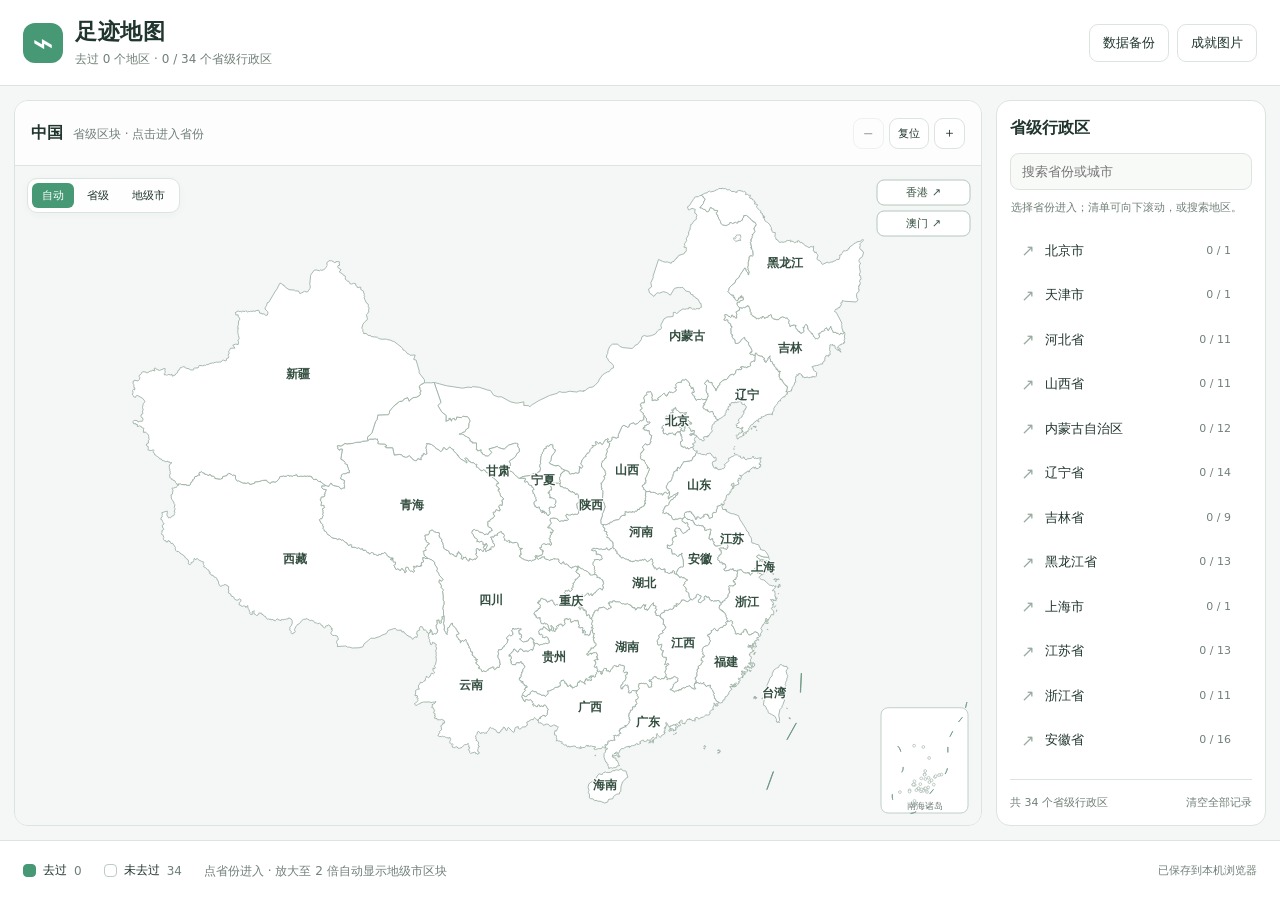
==== commit a7431aee: "Fix footer counts to follow province or city map layer" ====
--- a/足迹地图-单文件版.html
+++ b/足迹地图-单文件版.html
@@ -89,7 +89,7 @@
  </aside>
 </main>
 <footer>
- <div class="legend" aria-label="足迹状态"><span><i class="swatch visited"></i>去过 <b id="visitedCount">0</b></span><span><i class="swatch unvisited"></i>未去过 <b id="unvisitedCount">393</b></span></div>
+ <div id="mapLegend" class="legend" role="group" aria-label="省级行政区足迹状态"><span><i class="swatch visited"></i>去过 <b id="visitedCount">0</b></span><span><i class="swatch unvisited"></i>未去过 <b id="unvisitedCount">34</b></span></div>
  <p id="mapHint">点击省份进入，再点城市标记。</p><span id="saveStatus" role="status">保存在本机浏览器</span>
 </footer>
 </div>
@@ -557,8 +557,12 @@
   function updateStats() {
     const provinces = PROVINCES.filter(p => count(p) > 0).length;
     $('totalStats').textContent = `去过 ${visited.size} 个地区 · ${provinces} / 34 个省级行政区`;
-    $('visitedCount').textContent = visited.size;
-    $('unvisitedCount').textContent = units.length - visited.size;
+    const cityView = cityLayer();
+    const visitedTotal = cityView ? visited.size : provinces;
+    const regionTotal = cityView ? units.length : PROVINCES.length;
+    $('visitedCount').textContent = visitedTotal;
+    $('unvisitedCount').textContent = regionTotal - visitedTotal;
+    $('mapLegend').setAttribute('aria-label', cityView ? '城市／地区足迹状态' : '省级行政区足迹状态');
     $('viewTitle').textContent = current || '中国';
     $('btnBack').hidden = !current;
     $('btnPanelBack').hidden = !current && zoom === 1 && nationalMode === 'auto';
